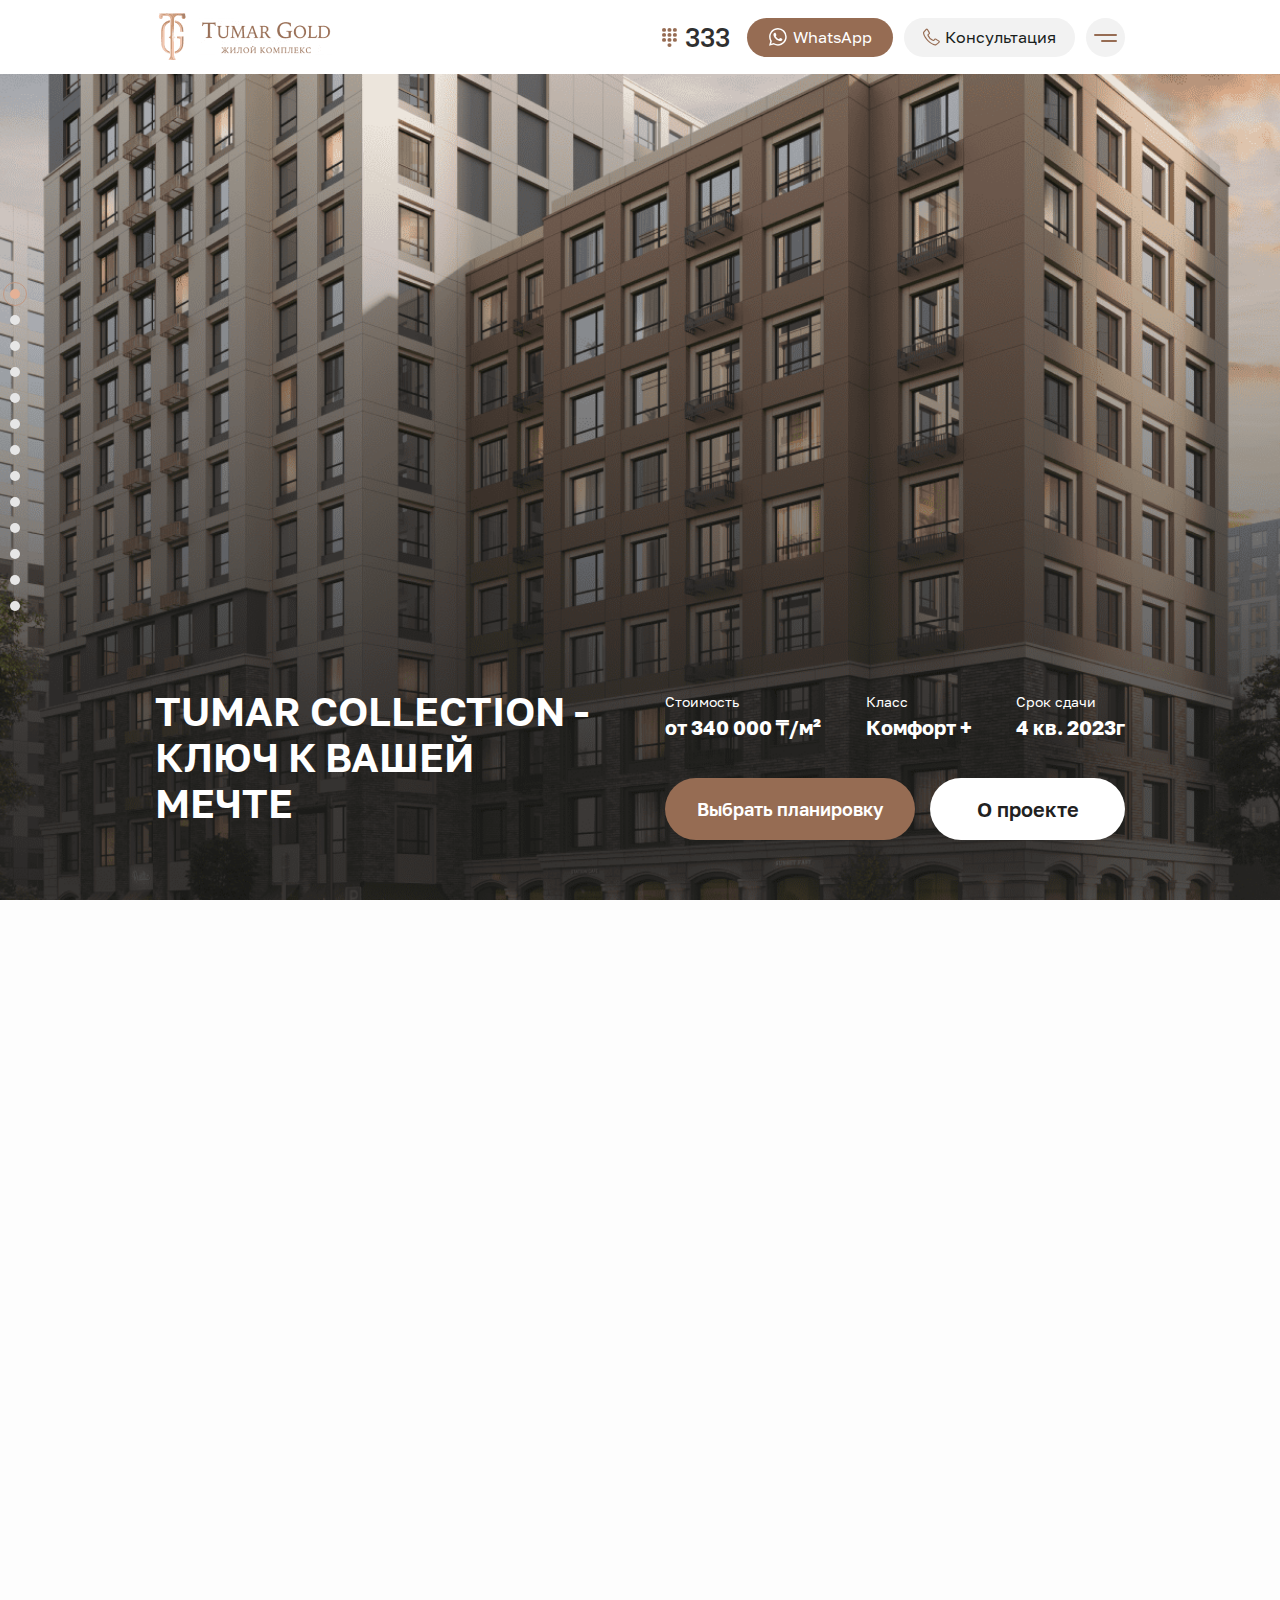
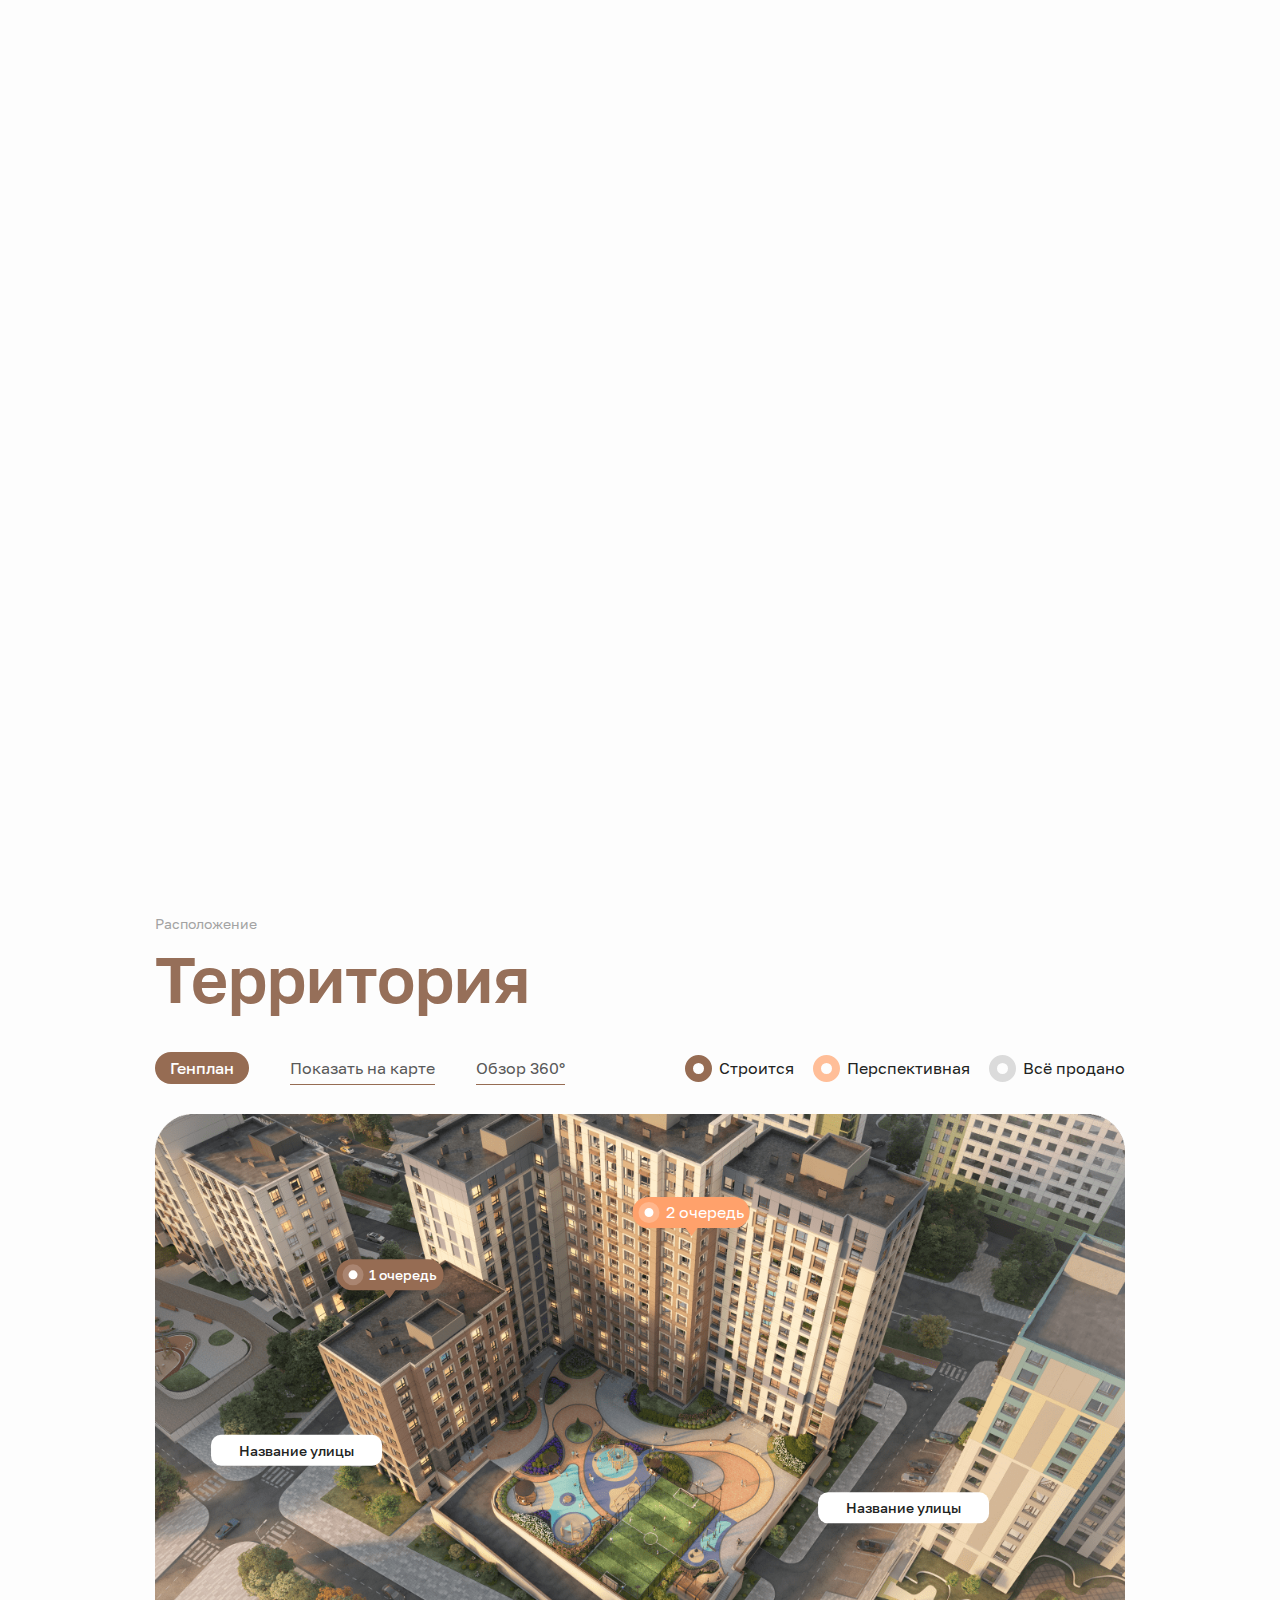
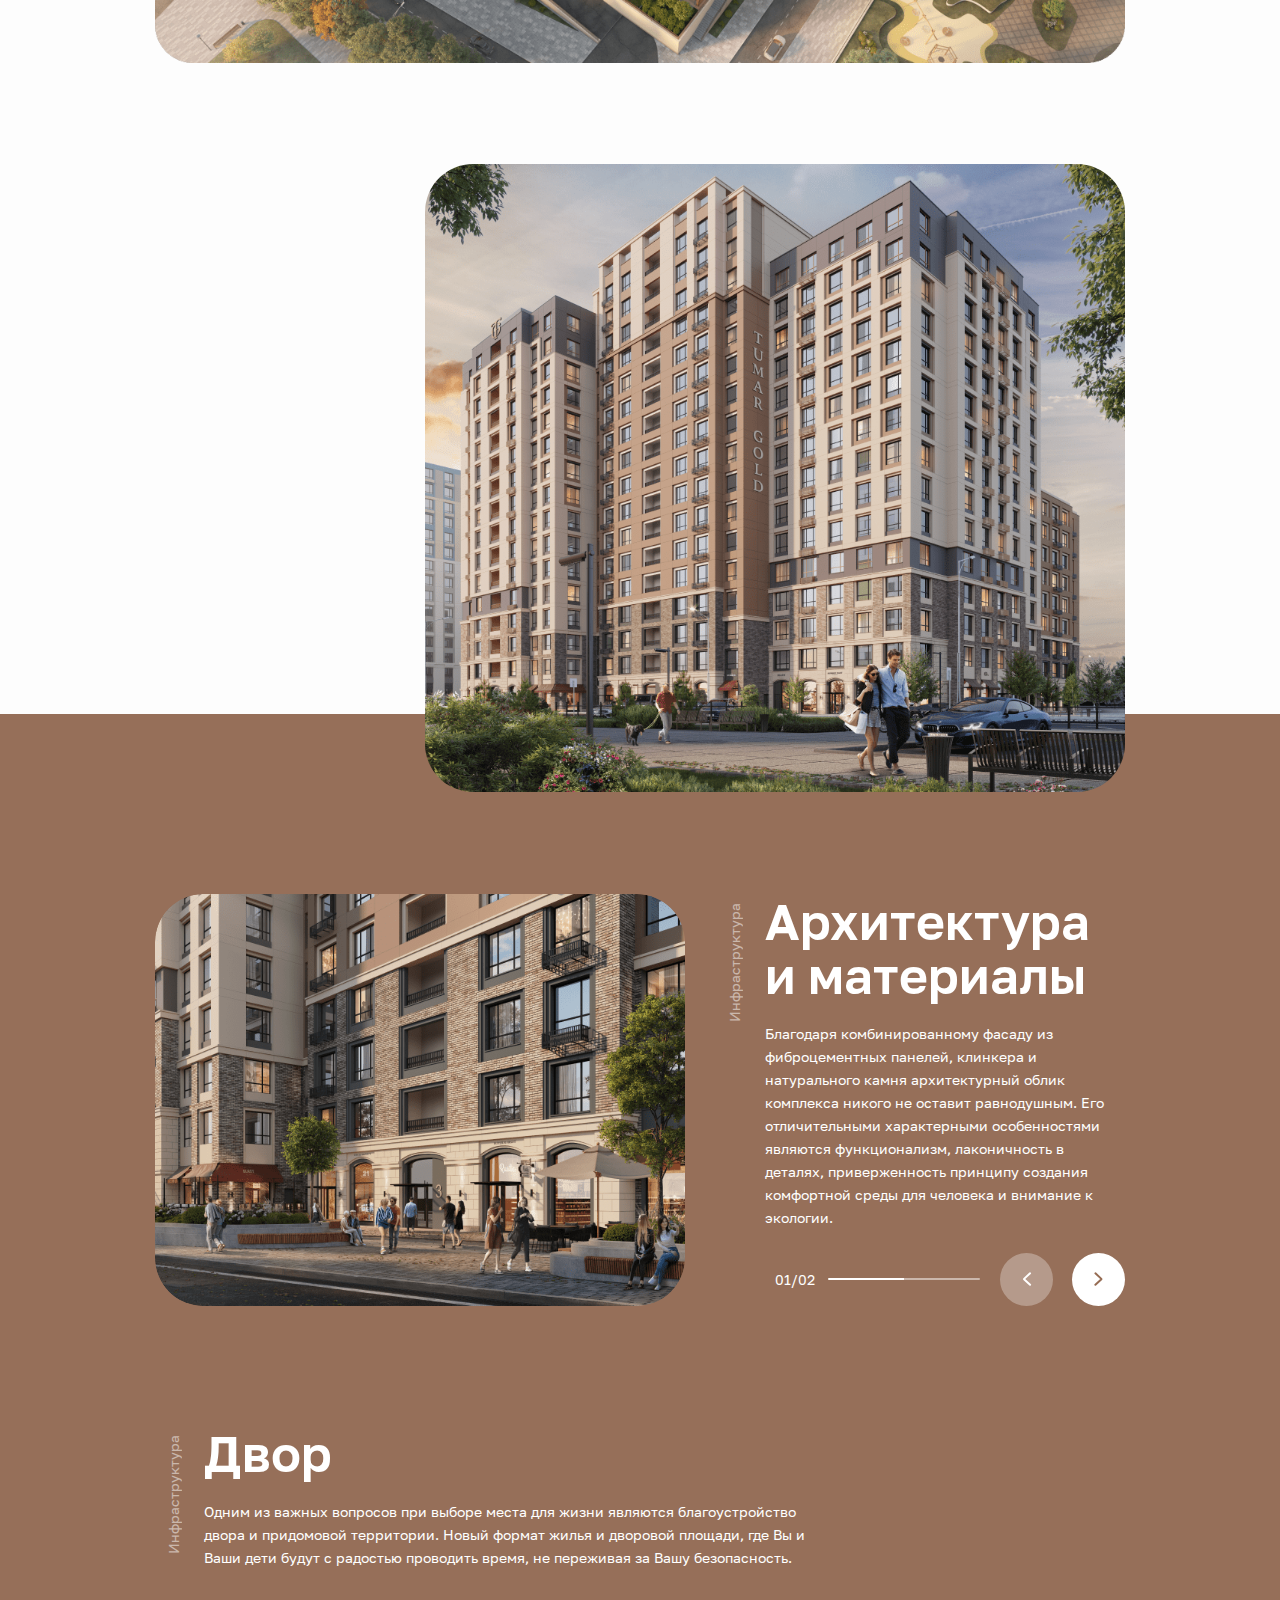
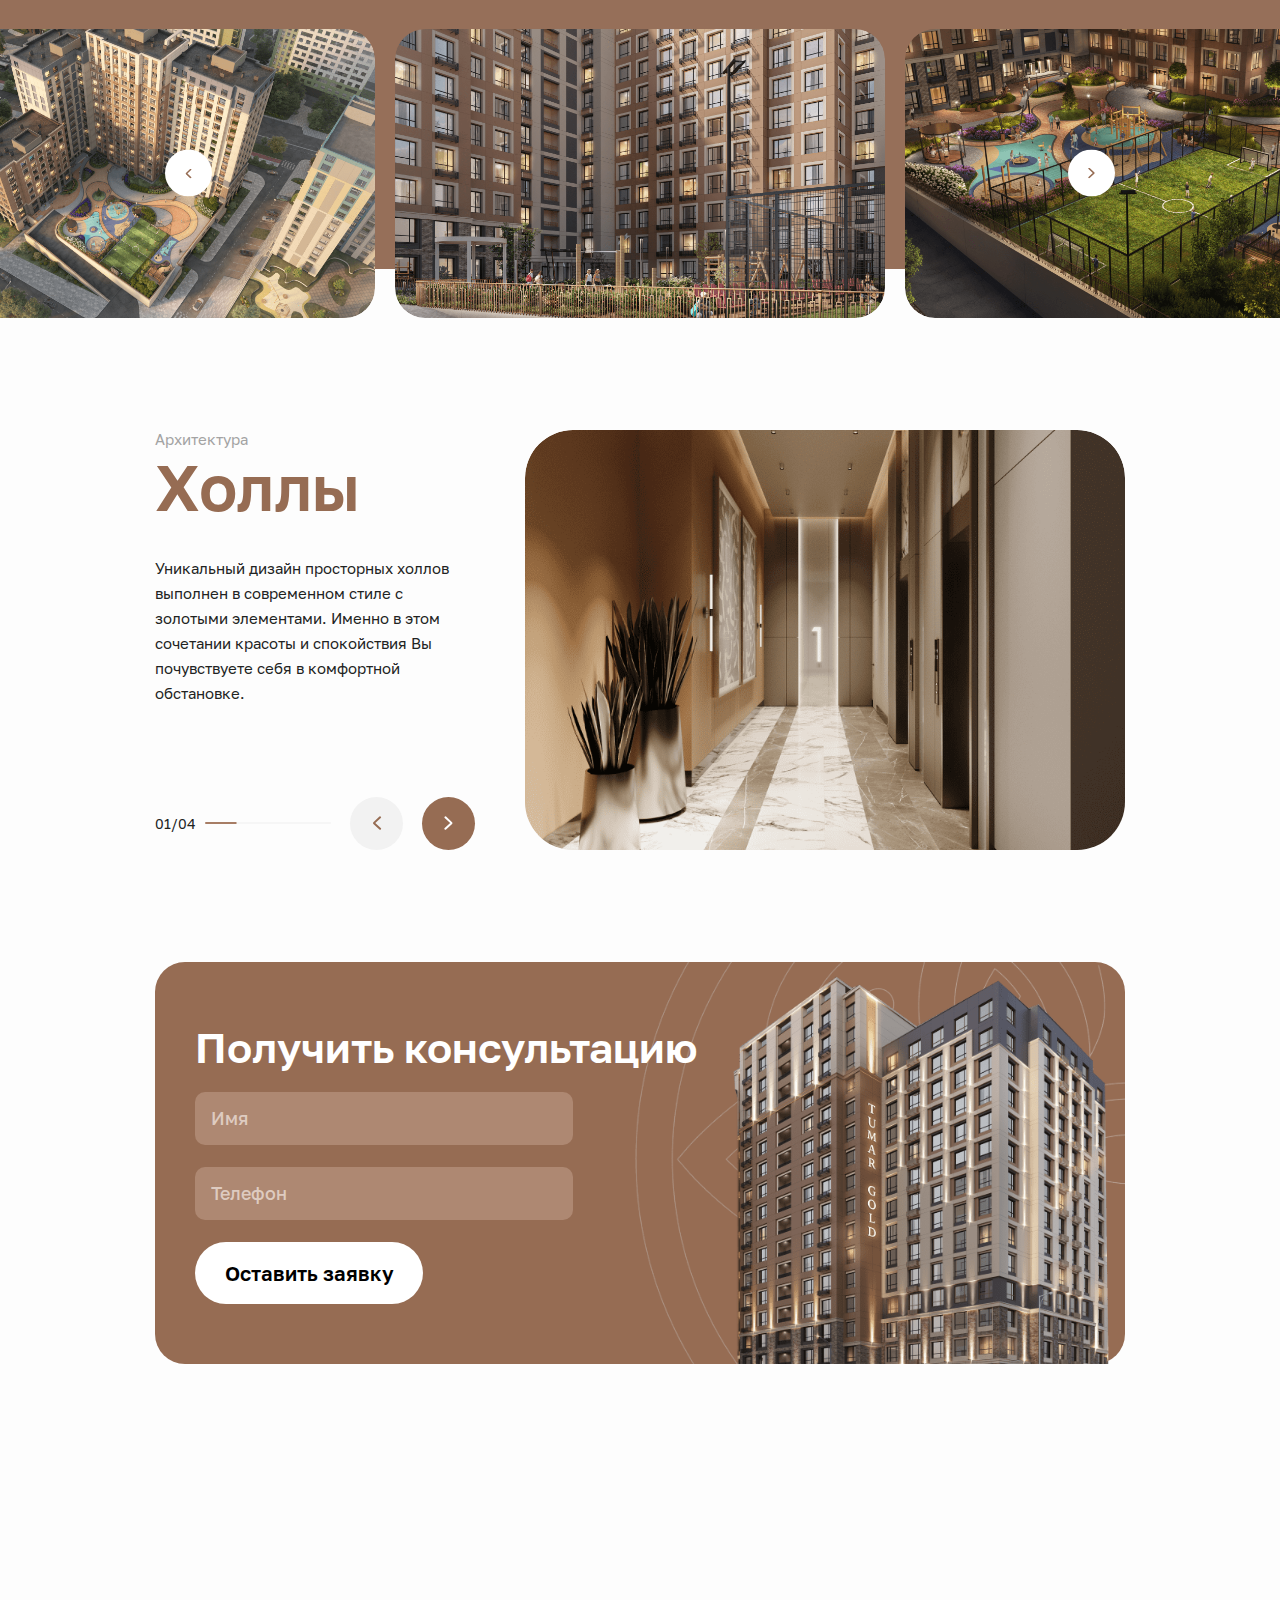
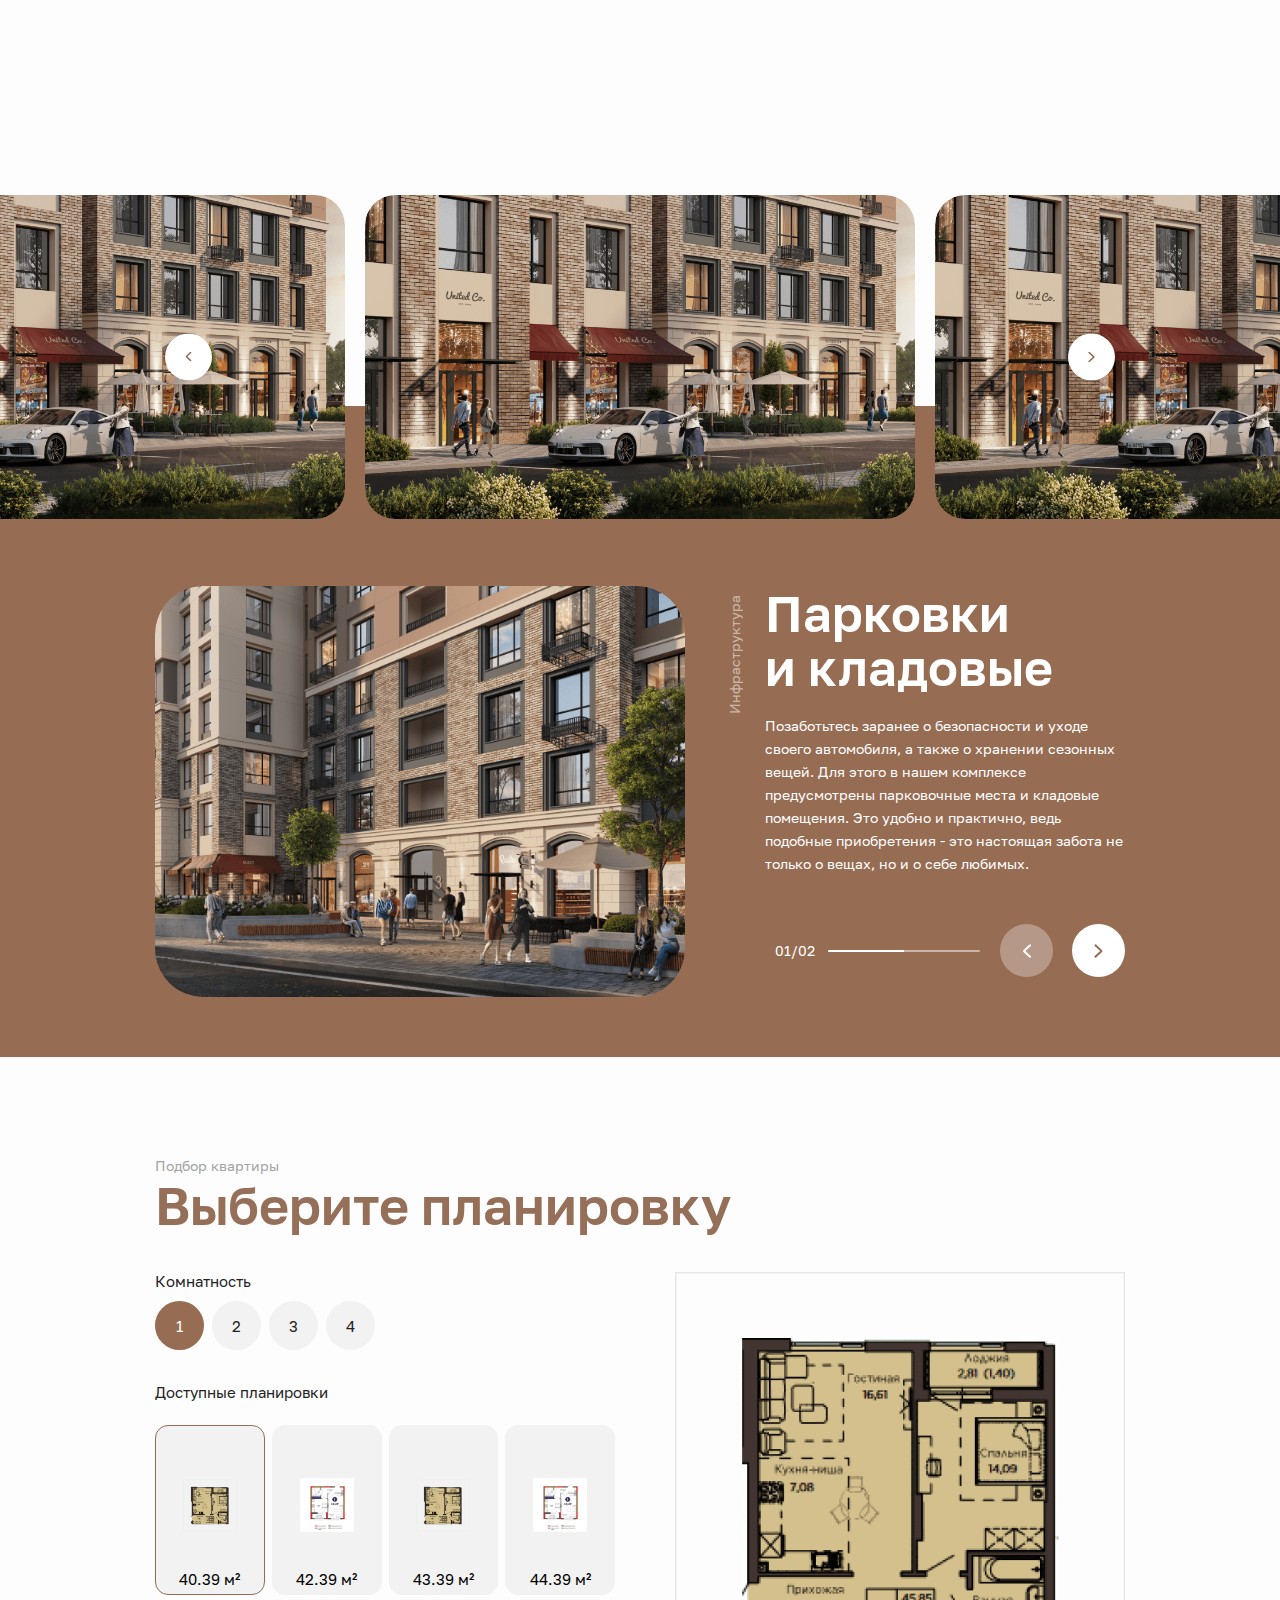
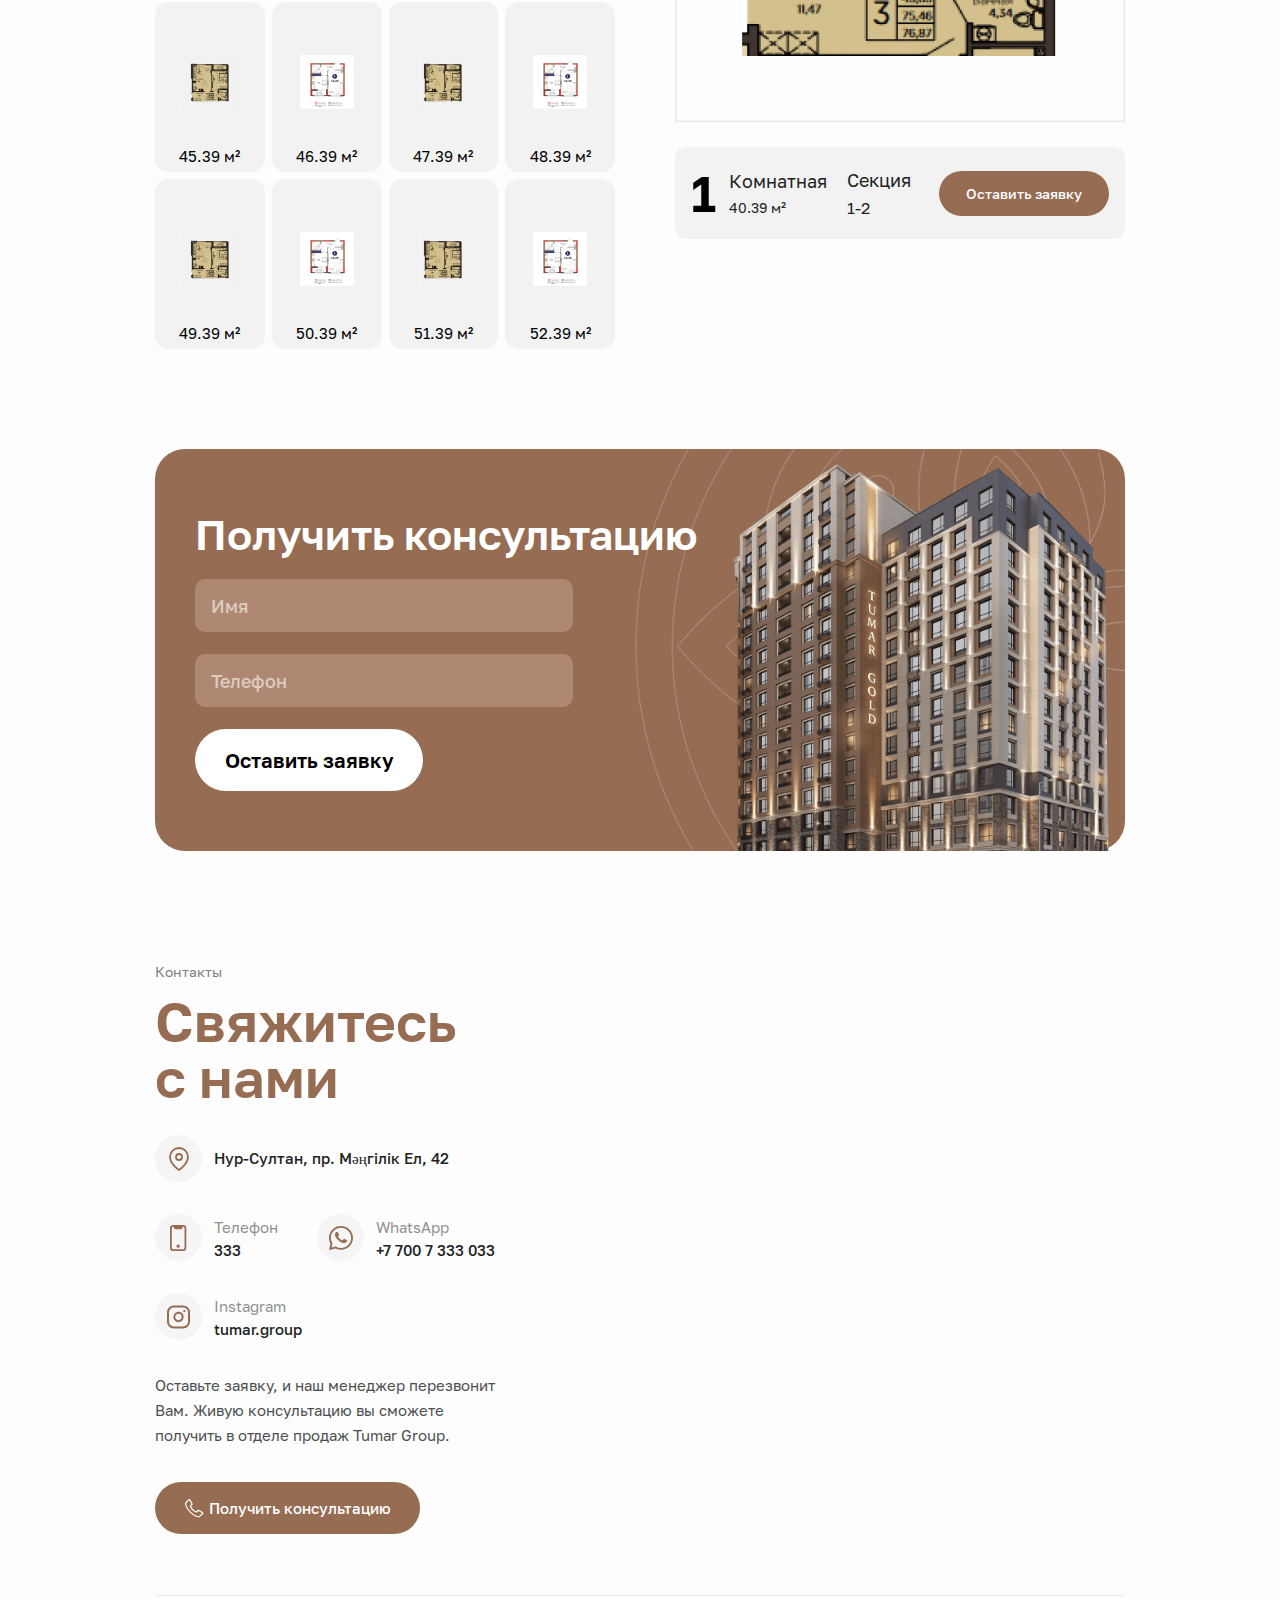
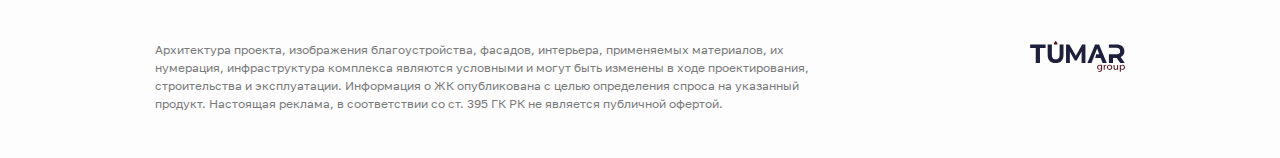
==== index.html @ f9711e6a "first" ====
<!DOCTYPE html>
<html lang="en">
  <head>
    <meta http-equiv="Content-Type" content="text/html; charset=utf-8" />
    <meta name="viewport" content="width=device-width" />
    <meta name="format-detection" content="telephone=no" />
    <title>Tumar Gold</title>
    <link rel="stylesheet" href="./libs/slick/slick.css" />
    <link rel="shortcut icon" href="images/favicon.png" type="image/x-icon">
    <link rel="stylesheet" href="./libs/fancybox/jquery.fancybox.min.css">
    <link rel="stylesheet" href="css/style.css" />
  </head>
  <body>
    <div class="wrapper">
      <header class="header">
        <div class="container">
          <div class="header__items">
            <a href="#" class="header__logo">
              <img src="images/logo.png" alt="" />
            </a>
            <div class="header__item">
              <a href="tel:333" class="header__number desk"><img src="images/header-tel.svg" alt="" /> 333</a>
              <a href="#" class="header__whatsapp desk"><img src="images/header-whatsapp.svg" alt="" />WhatsApp</a>
              <a href="#modal" data-fancybox="" class="header__btn desk"><img src="images/header-call.svg" alt="" />Консультация</a>
              <div class="header__burger">
                <a href="#"><span></span></a>
              </div>
            </div>
          </div>
        </div>
      </header>

      <section class="drop-menu">
        <div class="container">
          <div class="drop-menu__items">
            <div class="drop-menu__item">
              <div class="drop-menu__head">МЕНЮ</div>
              <ul class="drop-menu__list">
                <li><a href="#showcase">Главная</a></li>
                <li><a href="#arhitector">Инфраструктура</a></li>
                <li><a href="#about">О проекте</a></li>
                <li><a href="#appart">Выбрать квартиру</a></li>
                <li><a href="#comerc">Застройщик</a></li>
                <li><a href="#contacts">Контакты</a></li>
              </ul>
            </div>
            <div class="drop-menu__end">
              <div class="drop-menu__mobile">
                <div class="drop-menu__btns">
                  <a href="#" class="header__whatsapp mobile"
                    ><img src="images/header-whatsapp.svg" alt="" />WhatsApp</a
                  >
                  <a href="#modal" data-fancybox="" class="header__btn mobile"><img src="images/header-call.svg" alt="" />Консультация</a>
                </div>
              </div>
              <ul class="drop-menu__social">
                <li>
                  <a href="#">
                    <svg width="26" height="22" viewBox="0 0 26 22" fill="none" xmlns="http://www.w3.org/2000/svg">
                      <path
                        d="M9.91247 14.543L9.49459 20.4207C10.0925 20.4207 10.3514 20.1639 10.6619 19.8555L13.465 17.1766L19.2732 21.4301C20.3384 22.0238 21.0889 21.7112 21.3763 20.4502L25.1888 2.58554L25.1898 2.58448C25.5277 1.0098 24.6204 0.394034 23.5825 0.780337L1.17278 9.36004C-0.356642 9.9537 -0.333485 10.8063 0.912787 11.1926L6.64206 12.9747L19.95 4.64757C20.5763 4.23285 21.1458 4.46231 20.6774 4.87704L9.91247 14.543Z"
                        fill="#BBBBBB"
                      />
                    </svg>
                  </a>
                </li>
                <li>
                  <a href="#">
                    <svg width="30" height="18" viewBox="0 0 30 18" fill="none" xmlns="http://www.w3.org/2000/svg">
                      <path
                        d="M24.3543 9.94029C23.8826 9.34462 24.0175 9.07961 24.3543 8.54715C24.3603 8.54107 28.2541 3.16059 28.6552 1.3359L28.6577 1.33468C28.857 0.669723 28.6577 0.18103 27.6937 0.18103H24.5038C23.6917 0.18103 23.3173 0.60043 23.1167 1.06967C23.1167 1.06967 21.4926 4.95733 19.195 7.47738C18.4535 8.20555 18.1107 8.43896 17.7058 8.43896C17.5065 8.43896 17.1965 8.20555 17.1965 7.54059V1.33468C17.1965 0.537216 16.9692 0.18103 16.2969 0.18103H11.2811C10.7718 0.18103 10.4691 0.55302 10.4691 0.899481C10.4691 1.65562 11.6179 1.82946 11.737 3.95685V8.57268C11.737 9.5841 11.5534 9.7701 11.1462 9.7701C10.0618 9.7701 7.42994 5.86664 5.87025 1.39911C5.5554 0.532354 5.24784 0.182246 4.42971 0.182246H1.23862C0.328095 0.182246 0.144531 0.601646 0.144531 1.07089C0.144531 1.89996 1.22889 6.02224 5.18706 11.4684C7.82502 15.1858 11.5401 17.2002 14.9196 17.2002C16.9509 17.2002 17.1989 16.7528 17.1989 15.9833C17.1989 12.4312 17.0154 12.0956 18.0329 12.0956C18.5045 12.0956 19.3166 12.329 21.213 14.1221C23.3805 16.2483 23.7367 17.2002 24.9499 17.2002H28.1398C29.0491 17.2002 29.5098 16.7528 29.2448 15.8702C28.6382 14.0139 24.539 10.1956 24.3543 9.94029Z"
                        fill="#BBBBBB"
                      />
                    </svg>
                  </a>
                </li>
                <li>
                  <a href="#">
                    <svg width="15" height="25" viewBox="0 0 15 25" fill="none" xmlns="http://www.w3.org/2000/svg">
                      <path
                        d="M0.221008 13.8055C-0.392079 15.0186 0.30402 15.5985 1.89225 16.5892C3.24244 17.4289 5.1077 17.736 6.30587 17.8588C5.8148 18.334 8.06513 16.1553 1.5842 22.4306C0.210006 23.7565 2.42232 25.8839 3.79552 24.5861L7.51305 20.9768C8.93625 22.3551 10.3004 23.676 11.2306 24.5912C12.6048 25.8939 14.8161 23.7847 13.4569 22.4356C13.3549 22.338 8.41918 17.5718 8.72022 17.8638C9.93339 17.741 11.7707 17.4158 13.1048 16.5943L13.1038 16.5933C14.6921 15.5975 15.3882 15.0186 14.7841 13.8055C14.419 13.1168 13.4349 12.5409 12.1247 13.5366C12.1247 13.5366 10.3555 14.9008 7.50205 14.9008C4.64764 14.9008 2.87939 13.5366 2.87939 13.5366C1.5702 12.5359 0.582059 13.1168 0.221008 13.8055Z"
                        fill="#BBBBBB"
                      />
                      <path
                        d="M7.00055 13C10.8537 13 14 10.0899 14 6.50749C14 2.91006 10.8537 0 7.00055 0C3.14632 0 0 2.91006 0 6.50749C0 10.0899 3.14632 13 7.00055 13ZM7.00055 3.29657C8.89388 3.29657 10.4382 4.73233 10.4382 6.50749C10.4382 8.26767 8.89388 9.70343 7.00055 9.70343C5.10722 9.70343 3.56287 8.26767 3.56287 6.50749C3.56176 4.73126 5.10612 3.29657 7.00055 3.29657Z"
                        fill="#BBBBBB"
                      />
                    </svg>
                  </a>
                </li>
                <li>
                  <a href="#">
                    <svg width="25" height="25" viewBox="0 0 25 25" fill="none" xmlns="http://www.w3.org/2000/svg">
                      <path
                        d="M12.9059 0.237671H12.8999C6.22976 0.237671 0.805664 5.66328 0.805664 12.3349C0.805664 14.9812 1.65852 17.4339 3.10867 19.4254L1.60106 23.9195L6.25093 22.4331C8.1638 23.7002 10.4456 24.4321 12.9059 24.4321C19.576 24.4321 25.0001 19.005 25.0001 12.3349C25.0001 5.66479 19.576 0.237671 12.9059 0.237671Z"
                        fill="#BBBBBB"
                      />
                      <path
                        d="M19.9451 17.3205C19.6532 18.1446 18.4949 18.8281 17.571 19.0277C16.9389 19.1623 16.1133 19.2697 13.334 18.1174C9.77889 16.6446 7.48949 13.032 7.31106 12.7976C7.14018 12.5633 5.87451 10.8848 5.87451 9.14881C5.87451 7.41286 6.7561 6.56757 7.11145 6.20465C7.4033 5.90675 7.88567 5.77066 8.34839 5.77066C8.4981 5.77066 8.63268 5.77822 8.75365 5.78427C9.10901 5.79939 9.28744 5.82056 9.52182 6.38157C9.81367 7.08472 10.5244 8.82067 10.6091 8.99911C10.6953 9.17754 10.7814 9.41949 10.6605 9.65387C10.5471 9.89581 10.4473 10.0032 10.2688 10.2088C10.0904 10.4145 9.92103 10.5717 9.7426 10.7925C9.57929 10.9846 9.3948 11.1902 9.60046 11.5456C9.80611 11.8934 10.5168 13.0532 11.5632 13.9847C12.9136 15.1868 14.0084 15.5709 14.4 15.7342C14.6919 15.8552 15.0397 15.8265 15.2529 15.5997C15.5236 15.3078 15.8577 14.8239 16.198 14.3476C16.4399 14.0058 16.7454 13.9635 17.066 14.0845C17.3926 14.1979 19.121 15.0523 19.4763 15.2292C19.8317 15.4076 20.0661 15.4923 20.1523 15.642C20.2369 15.7917 20.2369 16.4949 19.9451 17.3205Z"
                        fill="#FAFAFA"
                      />
                    </svg>
                  </a>
                </li>
              </ul>
              <a href="tel:333" class="header__number mobile"><img src="images/header-tel.svg" alt="" /> 333</a>
              <div class="drop-menu__end-text">Tumar Group © 2022 / <a href="#">Политика конфиденциальности</a></div>
            </div>
          </div>
        </div>
      </section>

      <div class="navigation">
        <ul>
          <li><a href="#showcase" class="active"></a></li>
          <li><a href="#about"></a></li>
          <li><a href="#icons"></a></li>
          <li><a href="#tumar"></a></li>
          <li><a href="#object"></a></li>
          <li><a href="#material"></a></li>
          <li><a href="#arhitector"></a></li>
          <li><a href="#dvor"></a></li>
          <li><a href="#holl"></a></li>
          <li><a href="#comerc"></a></li>
          <li><a href="#park"></a></li>
          <li><a href="#appart"></a></li>
          <li><a href="#contacts"></a></li>
        </ul>
      </div>

      <section class="showcase" id="showcase">
        <div class="container">
          <div class="showcase__items element-animation">
            <h1 class="showcase__title">TUMAR COLLECTION - КЛЮЧ К ВАШЕЙ МЕЧТЕ</h1>
            <div class="showcase__item">
              <div class="showcase__blocks">
                <div class="showcase__block">
                  <div class="showcase__block-head">Стоимость</div>
                  <div class="showcase__block-text">от 340 000 ₸/м²</div>
                </div>
                <div class="showcase__block">
                  <div class="showcase__block-head">Класс</div>
                  <div class="showcase__block-text">Комфорт +</div>
                </div>
                <div class="showcase__block">
                  <div class="showcase__block-head">Срок сдачи</div>
                  <div class="showcase__block-text">4 кв. 2023г</div>
                </div>
              </div>
              <div class="showcase__btns">
                <a href="#appart" class="showcase__btn showcase__btn-appart">Выбрать планировку</a>
                <a href="#about" class="showcase__btn showcase__btn-next">О проекте</a>
              </div>
            </div>
          </div>
        </div>
      </section>

      <section class="about" id="about">
        <div class="container">
          <div class="about__items">
            <div class="about__item">
              <div class="about__head element-animation">ЖК Tumar Gold</div>
              <div class="about__header element-animation">
                <div class="about__title">О проекте</div>
                <div class="about__subtitle">О проекте</div>
              </div>
              <div class="about__info element-animation">
                Жилой комплекс, открывающий серию новых современных домов Tumar Collection по ул. Шарля де Голля.
              </div>
              <div class="about__text element-animation">
                ЖК Tumar Gold обладает продуманными планировочными решениями, в которых предусмотрено множество
                преимуществ и удобств: мастер-спальни, гардеробные, прачечные. Сделайте мечту реальностью - становитесь
                обладателями комфортных и уютных квартир в Tumar Gold
              </div>
              <div class="about__file element-animation">
                <a href="images/download.svg" download="images/download.svg" class="about__download">
                  <img src="images/download.svg" alt="" />
                </a>
                <div class="about__file-block">
                  <a href="images/download.svg" download="images/download.svg" class="about__file-name">
                    Скачать электронный буклет
                  </a>
                  <div class="about__file-mb">Формат PDF, 13 mb</div>
                </div>
              </div>
            </div>
            <div class="about__slider element-animation">
              <div class="about__slide">
                <img src="images/about-1.png" alt="" />
              </div>
              <div class="about__slide">
                <img src="images/arhitector.png" alt="" />
              </div>
              <div class="about__slide">
                <img src="images/about-1.png" alt="" />
              </div>
              <div class="about__slide">
                <img src="images/arhitector.png" alt="" />
              </div>
            </div>
          </div>
        </div>
      </section>

      <section class="icons" id="icons">
        <div class="container">
          <div class="icons__header element-animation">
            <div class="icons__header-item">
              <div class="icons__header-image">
                <img src="images/icons-1.svg" alt="" />
              </div>
              <div class="icons__header-block">
                <div class="icons__header-title">Идеальное расположение</div>
                <div class="icons__header-text">
                  ЖК расположен близ пересечения проспекта Тәуелсіздік и улицы Шарля де Голля, в элитном районе столицы
                </div>
              </div>
            </div>
            <a href="#object" class="icons__header-map"><img src="images/icons-2.svg" alt="" />Смотреть на карте</a>
          </div>
          <div class="icons__items">
            <div class="icons__item element-animation">
              <div class="icons__image">
                <img src="images/gif-1.png" alt="" />
                <img src="images/gif-1.gif" alt="" />
              </div>
              <div class="icons__block">
                <div class="icons__head">Стоимость</div>
                <div class="icons__text">от 340 000 ₸/м²</div>
              </div>
            </div>
            <div class="icons__item element-animation">
              <div class="icons__image">
                <img src="images/gif-2.png" alt="" />
                <img src="images/gif-2.gif" alt="" />
              </div>
              <div class="icons__block">
                <div class="icons__head">Класс</div>
                <div class="icons__text">Комфорт +</div>
              </div>
            </div>
            <div class="icons__item element-animation">
              <div class="icons__image">
                <img src="images/gif-3.png" alt="" />
                <img src="images/gif-3.gif" alt="" />
              </div>
              <div class="icons__block">
                <div class="icons__head">Срок строительства</div>
                <div class="icons__text">3 кв. 2022г - 4 кв. 2023г</div>
              </div>
            </div>
            <div class="icons__item element-animation">
              <div class="icons__image">
                <img src="images/gif-4.png" alt="" />
                <img src="images/gif-4.gif" alt="" />
              </div>
              <div class="icons__block">
                <div class="icons__head">Этажность</div>
                <div class="icons__text">9, 15, 16, 17</div>
              </div>
            </div>
            <div class="icons__item element-animation">
              <div class="icons__image">
                <img src="images/gif-5.png" alt="" />
                <img src="images/gif-5.gif" alt="" />
              </div>
              <div class="icons__block">
                <div class="icons__head">Площадь квартир</div>
                <div class="icons__text">от 40 до 121 м²</div>
              </div>
            </div>
            <div class="icons__item element-animation">
              <div class="icons__image">
                <img src="images/gif-6.png" alt="" />
                <img src="images/gif-6.gif" alt="" />
              </div>
              <div class="icons__block">
                <div class="icons__head">Высота потолков</div>
                <div class="icons__text">3 метра</div>
              </div>
            </div>
            <div class="icons__item element-animation">
              <div class="icons__image">
                <img src="images/gif-7.png" alt="" />
                <img src="images/gif-7.gif" alt="" />
              </div>
              <div class="icons__block">
                <div class="icons__head">Межквартирные стены</div>
                <div class="icons__text">Кирпич</div>
              </div>
            </div>
            <div class="icons__item element-animation">
              <div class="icons__image">
                <img src="images/gif-8.png" alt="" />
                <img src="images/gif-8.gif" alt="" />
              </div>
              <div class="icons__block">
                <div class="icons__head">Паркинг</div>
                <div class="icons__text">Наземный крытый</div>
              </div>
            </div>
            <div class="icons__item element-animation">
              <div class="icons__image">
                <img src="images/gif-9.png" alt="" />
                <img src="images/gif-9.gif" alt="" />
              </div>
              <div class="icons__block">
                <div class="icons__head">Гардеробные</div>
                <div class="icons__text">Есть</div>
              </div>
            </div>
            <div class="icons__item element-animation">
              <div class="icons__image">
                <img src="images/gif-10.png" alt="" />
                <img src="images/gif-10.gif" alt="" />
              </div>
              <div class="icons__block">
                <div class="icons__head">Двор</div>
                <div class="icons__text">Закрытый</div>
              </div>
            </div>
            <div class="icons__item element-animation">
              <div class="icons__image">
                <img src="images/gif-11.png" alt="" />
                <img src="images/gif-11.gif" alt="" />
              </div>
              <div class="icons__block">
                <div class="icons__head">Кладовые</div>
                <div class="icons__text">Есть</div>
              </div>
            </div>
            <div class="icons__item element-animation">
              <div class="icons__image">
                <img src="images/gif-12.png" alt="" />
                <img src="images/gif-12.gif" alt="" />
              </div>
              <div class="icons__block">
                <div class="icons__head">Зоны пикника</div>
                <div class="icons__text">Есть</div>
              </div>
            </div>
          </div>
        </div>
      </section>

      <section class="tumar" id="tumar">
        <div class="container">
          <div class="tumar__items">
            <div class="tumar__item element-animation">
              <div class="tumar__head">О застройщике</div>
              <div class="tumar__title">Cтроим семейные ценности вместе</div>
              <div class="tumar__text">
                <p>
                  Мы ставим перед собой амбициозные цели, разрабатываем уникальные проекты, которые наполнятся уютом
                  домашнего очага и станут украшением любимого города
                </p>
                <p>
                  Tumar Group - строительная компания, занимающаяся возведением и реализацией жилых комплексов в г.
                  Нур-Султан с 2004 года. Мы гордимся высоким качеством строительства, надежностью наших объектов и
                  профессионализмом нашего коллектива. В наших домах уже живут счастливые семьи, обретают первых друзей
                  маленькие дети и расцветает культура добрососедства.
                </p>
              </div>
            </div>
            <div class="tumar__right element-animation">
              <div class="tumar__logo">
                <img src="images/tumar.svg" alt="" />
              </div>
              <div class="tumar__blocks">
                <div class="tumar__block">
                  <div class="tumar__number">75 000</div>
                  <div class="tumar__info">квадратных метров жилой недвижимости</div>
                </div>
                <div class="tumar__block">
                  <div class="tumar__number">18</div>
                  <div class="tumar__info">лет в сфере строительства</div>
                </div>
                <div class="tumar__block">
                  <div class="tumar__number">12</div>
                  <div class="tumar__info">реализованных, действующих и перспективных ЖК</div>
                </div>
              </div>
            </div>
          </div>
        </div>
      </section>

      <section class="object" id="object">
        <div class="container">
          <div class="object__head">Расположение</div>
          <div class="object__title">Территория</div>
          <div class="object__header">
            <div class="object__tabs">
              <div id="object-plan" class="object__tab object__tab-first active" data-tabs-type>Генплан</div>
              <div class="object__tab" data-tabs-type>Показать на карте</div>
              <div class="object__tab" data-tabs-type>Обзор 360°</div>
            </div>
            <div class="object__stat">
              <div class="object__stat-item">Строится</div>
              <div class="object__stat-item">Перспективная</div>
              <div class="object__stat-item">Всё продано</div>
            </div>
          </div>
          <div class="object__content" data-tabs-typecontent>
            <div class="object__plan">
              <div class="object__plan-image">
                <img src="images/terrotory.png" alt="" />
              </div>
              <div class="object__plan-first"><span>1 очередь</span></div>
              <div class="object__plan-second"><span>2 очередь</span></div>
              <div class="object__plan-third">Название улицы</div>
              <div class="object__plan-foure">Название улицы</div>
            </div>
          </div>
        </div>
        <div class="object__content" style="display: none" data-tabs-typecontent>
          <div id="map" class="map"></div>
        </div>
        <div class="object__content" style="display: none" data-tabs-typecontent>
          <iframe
            class="iframe-obzor"
            src="https://nur-sultan3d.kz/3d/tamerlan/#pano546495/-12.2/31.5/78.9"
            width="100%"
            height="100%"
          >
            Ваш браузер не поддерживает плавающие фреймы!
          </iframe>
        </div>
      </section>

      <section class="material" id="material">
        <div class="container">
          <div class="material__content">
            <div class="material__header element-animation">
              <div class="material__head">Архитектура</div>
              <div class="material__title">Материалы строительства</div>
            </div>
            <div class="material__item">
              <div class="material__image">
                <img src="images/material.png" alt="" />
              </div>
              <div class="material__blocks">
                <div class="material__block material__block-first element-animation">
                  <div class="material__block-header">
                    <div class="material__block-head">Фасад</div>
                    <div class="material__plus">
                      <img src="images/plus.svg" alt="" />
                    </div>
                  </div>
                  <div class="material__block-body">клинкерная плитка</div>
                </div>
                <div class="material__block material__block-second element-animation">
                  <div class="material__block-header">
                    <div class="material__block-head">Стены</div>
                    <div class="material__plus">
                      <img src="images/plus.svg" alt="" />
                    </div>
                  </div>
                  <div class="material__block-body">межквартирные -керамический кирпич 250мм</div>
                </div>
                <div class="material__block material__block-third element-animation">
                  <div class="material__block-header">
                    <div class="material__block-head">Каркас</div>
                    <div class="material__plus">
                      <img src="images/plus.svg" alt="" />
                    </div>
                  </div>
                  <div class="material__block-body">монолитный железобетон</div>
                </div>
                <div class="material__block material__block-foure element-animation">
                  <div class="material__block-header">
                    <div class="material__block-head">Фасад</div>
                    <div class="material__plus">
                      <img src="images/plus.svg" alt="" />
                    </div>
                  </div>
                  <div class="material__block-body">фиброцементные панели</div>
                </div>
                <div class="material__block material__block-five element-animation">
                  <div class="material__block-header">
                    <div class="material__block-head">Окна</div>
                    <div class="material__plus">
                      <img src="images/plus.svg" alt="" />
                    </div>
                  </div>
                  <div class="material__block-body">
                    пятикамерные, с тройным остеклением, сложным механизмом открывания
                  </div>
                </div>
                <div class="material__block material__block-six element-animation">
                  <div class="material__block-header">
                    <div class="material__block-head">Стены</div>
                    <div class="material__plus">
                      <img src="images/plus.svg" alt="" />
                    </div>
                  </div>
                  <div class="material__block-body">межквартирные -керамический кирпич 250мм</div>
                </div>
                <div class="material__block material__block-seven element-animation">
                  <div class="material__block-header">
                    <div class="material__block-head">Корзины</div>
                    <div class="material__plus">
                      <img src="images/plus.svg" alt="" />
                    </div>
                  </div>
                  <div class="material__block-body">для кондиционеров</div>
                </div>
              </div>
            </div>
          </div>
        </div>
      </section>

      <div class="arhitector-content" id="arhitector">
        <section class="arhitector">
          <div class="container">
            <div class="arhitector__title mobile">Архитектура и материалы</div>
            <div class="arhitector__items" data-slider-auto>
              <div class="arhitector__slider">
                <div class="slider" data-slider-main>
                  <div class="slider__item">
                    <img src="images/arhitector.png" alt="" />
                  </div>
                  <div class="slider__item">
                    <img src="images/about-1.png" alt="" />
                  </div>
                </div>
              </div>
              <div class="arhitector__item">
                <div class="arhitector__block">
                  <div class="arhitector__head">Инфраструктура</div>
                  <div class="arhitector__title desk">Архитектура и материалы</div>
                  <div class="arhitector__info">
                    Благодаря комбинированному фасаду из фиброцементных панелей, клинкера и натурального камня
                    архитектурный облик комплекса никого не оставит равнодушным. Его отличительными характерными
                    особенностями являются функционализм, лаконичность в деталях, приверженность принципу создания
                    комфортной среды для человека и внимание к экологии.
                  </div>
                </div>
                <div class="arhitector__nav">
                  <div
                    class="progress"
                    role="progressbar"
                    data-slider-progressbar
                    aria-valuemin="0"
                    aria-valuemax="100"
                  ></div>
                  <div class="arhitector__prev" data-slider-prev>
                    <img src="images/about-l-w.svg" alt="" /><img src="images/about-l.svg" alt="" />
                  </div>
                  <div class="arhitector__next" data-slider-next>
                    <img src="images/about-r-w.svg" alt="" /><img src="images/about-r.svg" alt="" />
                  </div>
                </div>
              </div>
            </div>
          </div>
        </section>
        <section class="dvor">
          <div class="container">
            <div class="dvor__content">
              <div class="dvor__head">Инфраструктура</div>
              <div class="dvor__title">Двор</div>
              <div class="dvor__info">
                Одним из важных вопросов при выборе места для жизни являются благоустройство двора и придомовой
                территории. Новый формат жилья и дворовой площади, где Вы и Ваши дети будут с радостью проводить время,
                не переживая за Вашу безопасность.
              </div>
            </div>
          </div>
        </section>
      </div>
      <section class="dvor-slider" id="dvor">
        <div class="dvor-slider__items">
          <div class="dvor-slider__item">
            <img src="images/dvor-1.png" alt="" />
          </div>
          <div class="dvor-slider__item">
            <img src="images/dvor-2.png" alt="" />
          </div>
          <div class="dvor-slider__item">
            <img src="images/dvor-3.png" alt="" />
          </div>
        </div>
      </section>

      <section class="holl" id="holl">
        <div class="container">
          <div class="holl__items" data-slider-auto>
            <div class="holl__item">
              <div class="holl__block">
                <div class="holl__head">Архитектура</div>
                <div class="holl__title">Холлы</div>
                <div class="holl__info">
                  Уникальный дизайн просторных холлов выполнен в современном стиле с золотыми элементами. Именно в этом
                  сочетании красоты и спокойствия Вы почувствуете себя в комфортной обстановке.
                </div>
              </div>
              <div class="holl__nav">
                <div
                  class="progress"
                  role="progressbar"
                  data-slider-progressbar
                  aria-valuemin="0"
                  aria-valuemax="100"
                ></div>
                <div class="holl__prev" data-slider-prev>
                  <img src="images/about-l-w.svg" alt="" /><img src="images/about-l.svg" alt="" />
                </div>
                <div class="holl__next" data-slider-next>
                  <img src="images/about-r-w.svg" alt="" /><img src="images/about-r.svg" alt="" />
                </div>
              </div>
            </div>
            <div class="holl__slider-inner">
              <div class="holl__slider" data-slider-main>
                <div class="holl__slider-item">
                  <img src="images/holl.png" alt="" />
                </div>
                <div class="holl__slider-item">
                  <img src="images/about-1.png" alt="" />
                </div>
                <div class="holl__slider-item">
                  <img src="images/holl.png" alt="" />
                </div>
                <div class="holl__slider-item">
                  <img src="images/holl.png" alt="" />
                </div>
              </div>
            </div>
          </div>
        </div>
      </section>

      <section class="form" id="form">
        <div class="container">
          <div class="form__content">
            <div class="form__image">
              <img src="images/form-image.png" alt="" />
            </div>
            <div class="form__title">Получить консультацию</div>
            <form action="#">
              <input class="form__input" type="text" placeholder="Имя" />
              <input class="form__input" type="tel" placeholder="Телефон" />
              <input class="form__btn" type="submit" value="Оставить заявку" />
            </form>
          </div>
        </div>
      </section>

      <section class="comerc" id="comerc">
        <div class="container">
          <div class="comerc__head element-animation">Инфраструктура</div>
          <div class="comerc__title element-animation">Коммерческие помещения</div>
          <div class="comerc__info element-animation">
            Успех вашего бизнеса зависит от различных составляющих: правильная локация, оптимальный клиентопоток,
            высокие потолки в помещении и свободные планировки. Все это вкупе с приятным фасадом и архитектурой делают
            коммерческие помещения в ЖК Tamerlan весьма привлекательными как для инвесторов, так и для будущих клиентов.
          </div>
        </div>
        <div class="comerc__slider-inner">
          <div class="comerc__slider">
            <div class="comerc__slider-item">
              <img src="images/comerc.png" alt="" />
            </div>
            <div class="comerc__slider-item">
              <img src="images/comerc.png" alt="" />
            </div>
            <div class="comerc__slider-item">
              <img src="images/comerc.png" alt="" />
            </div>
          </div>
        </div>
      </section>

      <section class="park arhitector" id="park">
        <div class="container">
          <div class="arhitector__title mobile">
            Парковки <br />
            и кладовые
          </div>
          <div class="arhitector__items" data-slider-auto>
            <div class="arhitector__slider">
              <div class="slider" data-slider-main>
                <div class="slider__item">
                  <img src="images/arhitector.png" alt="" />
                </div>
                <div class="slider__item">
                  <img src="images/about-1.png" alt="" />
                </div>
              </div>
            </div>
            <div class="arhitector__item">
              <div class="arhitector__block">
                <div class="arhitector__head">Инфраструктура</div>
                <div class="arhitector__title desk">
                  Парковки <br />
                  и кладовые
                </div>
                <div class="arhitector__info">
                  Позаботьтесь заранее о безопасности и уходе своего автомобиля, а также о хранении сезонных вещей. Для
                  этого в нашем комплексе предусмотрены парковочные места и кладовые помещения. Это удобно и практично,
                  ведь подобные приобретения - это настоящая забота не только о вещах, но и о себе любимых.
                </div>
              </div>
              <div class="arhitector__nav">
                <div class="slider__counter"></div>
                <div
                  class="progress"
                  role="progressbar"
                  data-slider-progressbar
                  aria-valuemin="0"
                  aria-valuemax="100"
                ></div>
                <div class="arhitector__prev" data-slider-prev>
                  <img src="images/about-l-w.svg" alt="" /><img src="images/about-l.svg" alt="" />
                </div>
                <div class="arhitector__next" data-slider-next>
                  <img src="images/about-r-w.svg" alt="" /><img src="images/about-r.svg" alt="" />
                </div>
              </div>
            </div>
          </div>
        </div>
      </section>

      <section class="appart" id="appart">
        <div class="container">
          <div class="appart__head">Подбор квартиры</div>
          <div class="appart__title">Выберите планировку</div>
          <div class="appart__items">
            <div class="appart__item">
              <div class="appart__item-head">Комнатность</div>
              <div class="appart__tabs">
                <div class="appart__tab active" data-tabs-number>1</div>
                <div class="appart__tab" data-tabs-number>2</div>
                <div class="appart__tab" data-tabs-number>3</div>
                <div class="appart__tab" data-tabs-number>4</div>
              </div>
              <div class="appart__item-plan">Доступные планировки</div>
              <div class="appart__contents">
                <div class="appart__content" data-tabs-plancontent>
                  <div class="appart__blocks">
                    <div class="appart__block active" data-info-current="1-2">
                      <div class="appart__block-image">
                        <img src="images/appart.png" alt="" />
                      </div>
                      <div class="appart__block-size">40.39 м²</div>
                    </div>
                    <div class="appart__block" data-info-current="1-3">
                      <div class="appart__block-image">
                        <img src="images/appart2.png" alt="" />
                      </div>
                      <div class="appart__block-size">42.39 м²</div>
                    </div>
                    <div class="appart__block" data-info-current="2-2">
                      <div class="appart__block-image">
                        <img src="images/appart.png" alt="" />
                      </div>
                      <div class="appart__block-size">43.39 м²</div>
                    </div>
                    <div class="appart__block" data-info-current="3-4">
                      <div class="appart__block-image">
                        <img src="images/appart2.png" alt="" />
                      </div>
                      <div class="appart__block-size">44.39 м²</div>
                    </div>
                    <div class="appart__block" data-info-current="2-5">
                      <div class="appart__block-image">
                        <img src="images/appart.png" alt="" />
                      </div>
                      <div class="appart__block-size">45.39 м²</div>
                    </div>
                    <div class="appart__block" data-info-current="3-6">
                      <div class="appart__block-image">
                        <img src="images/appart2.png" alt="" />
                      </div>
                      <div class="appart__block-size">46.39 м²</div>
                    </div>
                    <div class="appart__block" data-info-current="1-2">
                      <div class="appart__block-image">
                        <img src="images/appart.png" alt="" />
                      </div>
                      <div class="appart__block-size">47.39 м²</div>
                    </div>
                    <div class="appart__block" data-info-current="2-2">
                      <div class="appart__block-image">
                        <img src="images/appart2.png" alt="" />
                      </div>
                      <div class="appart__block-size">48.39 м²</div>
                    </div>
                    <div class="appart__block" data-info-current="3-4">
                      <div class="appart__block-image">
                        <img src="images/appart.png" alt="" />
                      </div>
                      <div class="appart__block-size">49.39 м²</div>
                    </div>
                    <div class="appart__block" data-info-current="3-4">
                      <div class="appart__block-image">
                        <img src="images/appart2.png" alt="" />
                      </div>
                      <div class="appart__block-size">50.39 м²</div>
                    </div>
                    <div class="appart__block" data-info-current="2-3">
                      <div class="appart__block-image">
                        <img src="images/appart.png" alt="" />
                      </div>
                      <div class="appart__block-size">51.39 м²</div>
                    </div>
                    <div class="appart__block" data-info-current="1-2">
                      <div class="appart__block-image">
                        <img src="images/appart2.png" alt="" />
                      </div>
                      <div class="appart__block-size">52.39 м²</div>
                    </div>
                  </div>
                </div>
                <div class="appart__content" data-tabs-plancontent>
                  <div class="appart__blocks">
                    <div class="appart__block active" data-info-current="1-2">
                      <div class="appart__block-image">
                        <img src="images/appart.png" alt="" />
                      </div>
                      <div class="appart__block-size">40.39 м²</div>
                    </div>
                    <div class="appart__block" data-info-current="1-3">
                      <div class="appart__block-image">
                        <img src="images/appart2.png" alt="" />
                      </div>
                      <div class="appart__block-size">42.39 м²</div>
                    </div>
                    <div class="appart__block" data-info-current="2-2">
                      <div class="appart__block-image">
                        <img src="images/appart.png" alt="" />
                      </div>
                      <div class="appart__block-size">43.39 м²</div>
                    </div>
                    <div class="appart__block" data-info-current="3-4">
                      <div class="appart__block-image">
                        <img src="images/appart2.png" alt="" />
                      </div>
                      <div class="appart__block-size">44.39 м²</div>
                    </div>
                    <div class="appart__block" data-info-current="2-5">
                      <div class="appart__block-image">
                        <img src="images/appart.png" alt="" />
                      </div>
                      <div class="appart__block-size">45.39 м²</div>
                    </div>
                    <div class="appart__block" data-info-current="3-6">
                      <div class="appart__block-image">
                        <img src="images/appart2.png" alt="" />
                      </div>
                      <div class="appart__block-size">46.39 м²</div>
                    </div>
                    <div class="appart__block" data-info-current="1-2">
                      <div class="appart__block-image">
                        <img src="images/appart.png" alt="" />
                      </div>
                      <div class="appart__block-size">47.39 м²</div>
                    </div>
                    <div class="appart__block" data-info-current="2-2">
                      <div class="appart__block-image">
                        <img src="images/appart2.png" alt="" />
                      </div>
                      <div class="appart__block-size">48.39 м²</div>
                    </div>
                    <div class="appart__block" data-info-current="3-4">
                      <div class="appart__block-image">
                        <img src="images/appart.png" alt="" />
                      </div>
                      <div class="appart__block-size">49.39 м²</div>
                    </div>
                    <div class="appart__block" data-info-current="3-4">
                      <div class="appart__block-image">
                        <img src="images/appart2.png" alt="" />
                      </div>
                      <div class="appart__block-size">50.39 м²</div>
                    </div>
                    <div class="appart__block" data-info-current="2-3">
                      <div class="appart__block-image">
                        <img src="images/appart.png" alt="" />
                      </div>
                      <div class="appart__block-size">51.39 м²</div>
                    </div>
                    <div class="appart__block" data-info-current="1-2">
                      <div class="appart__block-image">
                        <img src="images/appart2.png" alt="" />
                      </div>
                      <div class="appart__block-size">52.39 м²</div>
                    </div>
                  </div>
                </div>
                <div class="appart__content" data-tabs-plancontent>
                  <div class="appart__blocks">
                    <div class="appart__block active" data-info-current="1-2">
                      <div class="appart__block-image">
                        <img src="images/appart.png" alt="" />
                      </div>
                      <div class="appart__block-size">40.39 м²</div>
                    </div>
                    <div class="appart__block" data-info-current="1-3">
                      <div class="appart__block-image">
                        <img src="images/appart2.png" alt="" />
                      </div>
                      <div class="appart__block-size">42.39 м²</div>
                    </div>
                    <div class="appart__block" data-info-current="2-2">
                      <div class="appart__block-image">
                        <img src="images/appart.png" alt="" />
                      </div>
                      <div class="appart__block-size">43.39 м²</div>
                    </div>
                    <div class="appart__block" data-info-current="3-4">
                      <div class="appart__block-image">
                        <img src="images/appart2.png" alt="" />
                      </div>
                      <div class="appart__block-size">44.39 м²</div>
                    </div>
                    <div class="appart__block" data-info-current="2-5">
                      <div class="appart__block-image">
                        <img src="images/appart.png" alt="" />
                      </div>
                      <div class="appart__block-size">45.39 м²</div>
                    </div>
                    <div class="appart__block" data-info-current="3-6">
                      <div class="appart__block-image">
                        <img src="images/appart2.png" alt="" />
                      </div>
                      <div class="appart__block-size">46.39 м²</div>
                    </div>
                    <div class="appart__block" data-info-current="1-2">
                      <div class="appart__block-image">
                        <img src="images/appart.png" alt="" />
                      </div>
                      <div class="appart__block-size">47.39 м²</div>
                    </div>
                    <div class="appart__block" data-info-current="2-2">
                      <div class="appart__block-image">
                        <img src="images/appart2.png" alt="" />
                      </div>
                      <div class="appart__block-size">48.39 м²</div>
                    </div>
                    <div class="appart__block" data-info-current="3-4">
                      <div class="appart__block-image">
                        <img src="images/appart.png" alt="" />
                      </div>
                      <div class="appart__block-size">49.39 м²</div>
                    </div>
                    <div class="appart__block" data-info-current="3-4">
                      <div class="appart__block-image">
                        <img src="images/appart2.png" alt="" />
                      </div>
                      <div class="appart__block-size">50.39 м²</div>
                    </div>
                    <div class="appart__block" data-info-current="2-3">
                      <div class="appart__block-image">
                        <img src="images/appart.png" alt="" />
                      </div>
                      <div class="appart__block-size">51.39 м²</div>
                    </div>
                    <div class="appart__block" data-info-current="1-2">
                      <div class="appart__block-image">
                        <img src="images/appart2.png" alt="" />
                      </div>
                      <div class="appart__block-size">52.39 м²</div>
                    </div>
                  </div>
                </div>
                <div class="appart__content" data-tabs-plancontent>
                  <div class="appart__blocks">
                    <div class="appart__block active" data-info-current="1-2">
                      <div class="appart__block-image">
                        <img src="images/appart.png" alt="" />
                      </div>
                      <div class="appart__block-size">40.39 м²</div>
                    </div>
                    <div class="appart__block" data-info-current="1-3">
                      <div class="appart__block-image">
                        <img src="images/appart2.png" alt="" />
                      </div>
                      <div class="appart__block-size">42.39 м²</div>
                    </div>
                    <div class="appart__block" data-info-current="2-2">
                      <div class="appart__block-image">
                        <img src="images/appart.png" alt="" />
                      </div>
                      <div class="appart__block-size">43.39 м²</div>
                    </div>
                    <div class="appart__block" data-info-current="3-4">
                      <div class="appart__block-image">
                        <img src="images/appart2.png" alt="" />
                      </div>
                      <div class="appart__block-size">44.39 м²</div>
                    </div>
                    <div class="appart__block" data-info-current="2-5">
                      <div class="appart__block-image">
                        <img src="images/appart.png" alt="" />
                      </div>
                      <div class="appart__block-size">45.39 м²</div>
                    </div>
                    <div class="appart__block" data-info-current="3-6">
                      <div class="appart__block-image">
                        <img src="images/appart2.png" alt="" />
                      </div>
                      <div class="appart__block-size">46.39 м²</div>
                    </div>
                    <div class="appart__block" data-info-current="1-2">
                      <div class="appart__block-image">
                        <img src="images/appart.png" alt="" />
                      </div>
                      <div class="appart__block-size">47.39 м²</div>
                    </div>
                    <div class="appart__block" data-info-current="2-2">
                      <div class="appart__block-image">
                        <img src="images/appart2.png" alt="" />
                      </div>
                      <div class="appart__block-size">48.39 м²</div>
                    </div>
                    <div class="appart__block" data-info-current="3-4">
                      <div class="appart__block-image">
                        <img src="images/appart.png" alt="" />
                      </div>
                      <div class="appart__block-size">49.39 м²</div>
                    </div>
                    <div class="appart__block" data-info-current="3-4">
                      <div class="appart__block-image">
                        <img src="images/appart2.png" alt="" />
                      </div>
                      <div class="appart__block-size">50.39 м²</div>
                    </div>
                    <div class="appart__block" data-info-current="2-3">
                      <div class="appart__block-image">
                        <img src="images/appart.png" alt="" />
                      </div>
                      <div class="appart__block-size">51.39 м²</div>
                    </div>
                    <div class="appart__block" data-info-current="1-2">
                      <div class="appart__block-image">
                        <img src="images/appart2.png" alt="" />
                      </div>
                      <div class="appart__block-size">52.39 м²</div>
                    </div>
                  </div>
                </div>
              </div>
            </div>
            <div class="appart__right">
              <div class="appart__right-image">
                <img src="images/appart.png" alt="" />
              </div>
              <div class="appart__end">
                <div class="appart__end-block">
                  <div class="appart__room">
                    <div class="appart__room-value">1</div>
                    <div class="appart__room-block">
                      <div class="appart__room-head">Комнатная</div>
                      <div class="appart__room-size">40.39 м²</div>
                    </div>
                  </div>
                  <div class="appart__section">
                    <div class="appart__room-head">Секция</div>
                    <div class="appart__section-value">1-2</div>
                  </div>
                </div>
                <a href="#modal" data-fancybox="" class="appart__btn">Оставить заявку</a>
              </div>
            </div>
          </div>
        </div>
      </section>

      <section class="form">
        <div class="container">
          <div class="form__content">
            <div class="form__image">
              <img src="images/form-image.png" alt="" />
            </div>
            <div class="form__title">Получить консультацию</div>
            <form action="#">
              <input class="form__input" type="text" placeholder="Имя" />
              <input class="form__input" type="tel" placeholder="Телефон" />
              <input class="form__btn" type="submit" value="Оставить заявку" />
            </form>
          </div>
        </div>
      </section>

      <section class="contacts" id="contacts">
        <div class="container">
          <div class="contacts__items">
            <div class="contacts__item">
              <div class="contacts__header">Контакты</div>
              <div class="contacts__title">Свяжитесь с нами</div>
              <div class="contacts__blocks">
                <div class="contacts__block">
                  <div class="contacts__image">
                    <img src="images/contact-1.svg" alt="" />
                  </div>
                  <div class="contacts__block-item">
                    <div class="contacts__text">Нур-Султан, пр. Мәңгілік Ел, 42</div>
                  </div>
                </div>
                <div class="contacts__block">
                  <div class="contacts__image">
                    <img src="images/contact-2.svg" alt="" />
                  </div>
                  <div class="contacts__block-item">
                    <div class="contacts__head">Телефон</div>
                    <a href="tel:333" class="contacts__text">333</a>
                  </div>
                </div>
                <div class="contacts__block">
                  <div class="contacts__image">
                    <img src="images/contact-3.svg" alt="" />
                  </div>
                  <div class="contacts__block-item">
                    <div class="contacts__head">WhatsApp</div>
                    <a href="#" class="contacts__text">+7 700 7 333 033 </a>
                  </div>
                </div>
                <div class="contacts__block">
                  <div class="contacts__image">
                    <img src="images/contact-4.svg" alt="" />
                  </div>
                  <div class="contacts__block-item">
                    <div class="contacts__head">Instagram</div>
                    <a href="#" class="contacts__text">tumar.group</a>
                  </div>
                </div>
              </div>
              <div class="contacts__info">
                Оставьте заявку, и наш менеджер перезвонит Вам. Живую консультацию вы сможете получить в отделе продаж
                Tumar Group.
              </div>
              <a href="#modal" data-fancybox="" class="contacts__btn"><img src="images/contact-5.svg" alt="" /> Получить консультацию</a>
            </div>
            <div class="contacts__map">
              <div id="map-atiray"></div>
            </div>
          </div>
        </div>
      </section>

      <footer class="footer" id="footer">
        <div class="container">
          <div class="footer__items">
            <div class="footer__item">
              Архитектура проекта, изображения благоустройства, фасадов, интерьера, применяемых материалов, их
              нумерация, инфраструктура комплекса являются условными и могут быть изменены в ходе проектирования,
              строительства и эксплуатации. Информация о ЖК опубликована с целью определения спроса на указанный
              продукт. Настоящая реклама, в соответствии со ст. 395 ГК РК не является публичной офертой.
            </div>
            <div class="footer__logo">
              <img src="images/tumar.svg" alt="" />
            </div>
          </div>
        </div>
      </footer>
      <a class="top_button" href="#" style="display: none;"><span><img src="images/arrow-up-solid-min.svg" alt=""></span></a>
    </div>

    <div class="modal" id="modal" style="display: none;">
      <div class="modal__title">Получить консультацию</div>
      <div class="modal__subtitle">Оставьте заявку и мы проконсультируем Вас по любым вопросам.</div>
      <form action="#">
        <input class="modal__input" type="text" placeholder="Имя" />
        <input class="modal__input" type="tel" placeholder="Телефон" />
        <input class="modal__btn" type="submit" value="Оставить заявку" />
      </form>
    </div>


    <script src="./libs/jquery/jquery-3.6.0.min.js"></script>
    <script src="./libs/slick/slick.min.js"></script>
    <script src="./libs/fancybox/jquery.fancybox.min.js"></script>
    <script src="js/main.js"></script>
    <script src="https://api-maps.yandex.ru/2.1/?lang=ru_RU" type="text/javascript"></script>
    <script type="text/javascript">
      ymaps.ready(init)
      function init() {
        if (document.documentElement.clientWidth >= 600) {
          var myMap = new ymaps.Map(
            'map-atiray',
            {
              center: [51.099522124648104, 71.42923903935181],
              zoom: 16,
              controls: [],
            },
            {
              searchControlProvider: 'yandex#search',
            }
          )
          var zoomControl = new ymaps.control.ZoomControl({
            options: {
              position: {
                right: '14px',
                top: '215px',
              },
            },
          })
          myMap.controls.add(zoomControl)
          myMap.behaviors.disable('scrollZoom')
        }
        if (document.documentElement.clientWidth < 600) {
          var myMap = new ymaps.Map(
            'map-atiray',
            {
              center: [51.099522124648104, 71.42923903935181],
              zoom: 15,
              controls: [],
            },
            {
              searchControlProvider: 'yandex#search',
            }
          )
          var zoomControl = new ymaps.control.ZoomControl({
            options: {
              position: {
                right: '14px',
                top: '45px',
              },
            },
          })
          myMap.controls.add(zoomControl)
          myMap.behaviors.disable('scrollZoom')
        }
        talanCollection = new ymaps.GeoObjectCollection(null, {
          preset: 'islands#yellowIcon',
          iconLayout: 'default#image',
          iconImageHref: 'images/icon-pin-office.png',
          iconImageSize: [51, 67],
          iconImageOffset: [-32, -42],
        })
        talanCollection.add(
          new ymaps.Placemark([51.099712961144476, 71.429276590278], {
            hintContent: 'Офис продаж',
          })
        )
        myMap.geoObjects.add(talanCollection)
      }
    </script>
    <script>
      window.onload = function () {
        ymaps.ready(initDavinci)
        function initDavinci() {
          if (document.documentElement.clientWidth >= 600) {
            var myMapDavinci = new ymaps.Map('map', {
              center: [51.12, 71.49],
              zoom: 15,
              controls: [],
            })
            var zoomControl = new ymaps.control.ZoomControl({
              options: {
                position: {
                  right: '14px',
                  top: '215px',
                },
              },
            })
            myMapDavinci.controls.add(zoomControl)
            myMapDavinci.behaviors.disable('scrollZoom')
          }
          if (document.documentElement.clientWidth < 600) {
            var myMapDavinci = new ymaps.Map('map', {
              center: [51.120646031485805, 71.48309367125145],
              zoom: 14,
              controls: [],
            })
            var zoomControl = new ymaps.control.ZoomControl({
              options: {
                position: {
                  right: '14px',
                  top: '25px',
                },
              },
            })
            myMapDavinci.controls.add(zoomControl)
          }
          tamerlanCollection = new ymaps.GeoObjectCollection(null, {
            preset: 'islands#yellowIcon',
            iconLayout: 'default#image',
            iconImageHref:
              'https://uploads-ssl.webflow.com/62b6ca6a035c3f365d1ad2df/62ba29cba7fd633b98c66255_map-zhk-pin%403x.png',
            iconImageSize: [64, 64],
            iconImageOffset: [-34, -54],
          })
          tamerlanCollection.add(
            new ymaps.Placemark([51.12116700000234, 71.48912299999999], {
              hintContent: 'ЖК Tamerlan',
            })
          )
          // МЕЧЕТЬ
          mechetCollection = new ymaps.GeoObjectCollection(null, {
            preset: 'islands#yellowIcon',
            iconLayout: 'default#image',
            iconImageHref:
              'https://uploads-ssl.webflow.com/62b6ca6a035c3f365d1ad2df/62ba2c8dfd847a23fd0e4504_icon-map-mosque.svg',
            iconImageSize: [32, 32],
            iconImageOffset: [-5, -24],
          })
          mechetCollection.add(
            new ymaps.Placemark([51.12536100000232, 71.47256299999997], {
              hintContent: 'Мечеть Әзірет Сұлтан',
            })
          )
          // ДРАМТЕАТР
          maskCollection = new ymaps.GeoObjectCollection(null, {
            preset: 'islands#yellowIcon',
            iconLayout: 'default#image',
            iconImageHref:
              'https://uploads-ssl.webflow.com/62b6ca6a035c3f365d1ad2df/62ba2c8fa7fd637c37c67f16_map-icon-theatre.svg',
            iconImageSize: [32, 32],
            iconImageOffset: [-5, -24],
          })
          maskCollection.add(
            new ymaps.Placemark([51.12064900000234, 71.47904899999996], {
              hintContent: 'Государственный Академический казахский музыкально-драматический театр им. К. Куанышбаева',
            })
          )
          // ШКОЛЫ
          schoolCollection1 = new ymaps.GeoObjectCollection(null, {
            preset: 'islands#yellowIcon',
            iconLayout: 'default#image',
            iconImageHref:
              'https://uploads-ssl.webflow.com/62b6ca6a035c3f365d1ad2df/62ba2c8edc63faa01b498f18_icon-map-school.svg',
            iconImageSize: [32, 32],
            iconImageOffset: [-5, -24],
          })
          schoolCollection1.add(
            new ymaps.Placemark([51.12134300000236, 71.49499499999996], {
              hintContent: 'Школа-гимназия №83 им. Ыбырая Алтынсарина',
            })
          )
          schoolCollection2 = new ymaps.GeoObjectCollection(null, {
            preset: 'islands#yellowIcon',
            iconLayout: 'default#image',
            iconImageHref:
              'https://uploads-ssl.webflow.com/62b6ca6a035c3f365d1ad2df/62ba2c8edc63faa01b498f18_icon-map-school.svg',
            iconImageSize: [32, 32],
            iconImageOffset: [-5, -24],
          })
          schoolCollection2.add(
            new ymaps.Placemark([51.123090000002335, 71.48318099999996], {
              hintContent: 'Школа-лицей №72',
            })
          )
          // ДЕТСАД
          detsadCollection1 = new ymaps.GeoObjectCollection(null, {
            preset: 'islands#yellowIcon',
            iconLayout: 'default#image',
            iconImageHref:
              'https://uploads-ssl.webflow.com/62b6ca6a035c3f365d1ad2df/62ba2c903e8b09be10a8a87e_icon-map-kindergarten.svg',
            iconImageSize: [32, 32],
            iconImageOffset: [-5, -24],
          })
          detsadCollection1.add(
            new ymaps.Placemark([51.12382500000234, 71.48916799999999], {
              hintContent: 'детский сад "Бәйшешек"',
            })
          )
          detsadCollection2 = new ymaps.GeoObjectCollection(null, {
            preset: 'islands#yellowIcon',
            iconLayout: 'default#image',
            iconImageHref:
              'https://uploads-ssl.webflow.com/62b6ca6a035c3f365d1ad2df/62ba2c903e8b09be10a8a87e_icon-map-kindergarten.svg',
            iconImageSize: [32, 32],
            iconImageOffset: [-5, -24],
          })
          detsadCollection2.add(
            new ymaps.Placemark([51.12339000000233, 71.48141599999992], {
              hintContent: 'ясли-сад "Ерлентай"',
            })
          )
          detsadCollection3 = new ymaps.GeoObjectCollection(null, {
            preset: 'islands#yellowIcon',
            iconLayout: 'default#image',
            iconImageHref:
              'https://uploads-ssl.webflow.com/62b6ca6a035c3f365d1ad2df/62ba2c903e8b09be10a8a87e_icon-map-kindergarten.svg',
            iconImageSize: [32, 32],
            iconImageOffset: [-5, -24],
          })
          detsadCollection3.add(
            new ymaps.Placemark([51.12192500000235, 71.49640399999996], {
              hintContent: 'детский сад "Сказка"',
            })
          )
          // ХОЛЛЫ
          hallCollection = new ymaps.GeoObjectCollection(null, {
            preset: 'islands#yellowIcon',
            iconLayout: 'default#image',
            iconImageHref:
              'https://uploads-ssl.webflow.com/62b6ca6a035c3f365d1ad2df/62ba2c903e8b09be10a8a87e_icon-map-kindergarten.svg',
            iconImageSize: [32, 32],
            iconImageOffset: [-5, -24],
          })
          hallCollection.add(
            new ymaps.Placemark([51.12074500000233, 71.47092399999997], {
              hintContent: 'Тәуелсіздік Сарайы',
            })
          )
          // МУЗЕИ
          museumCollection = new ymaps.GeoObjectCollection(null, {
            preset: 'islands#yellowIcon',
            iconLayout: 'default#image',
            iconImageHref:
              'https://uploads-ssl.webflow.com/62b6ca6a035c3f365d1ad2df/62ba2c8e82a3b939c9ae6c4c_icon-map-museum.svg',
            iconImageSize: [32, 32],
            iconImageOffset: [-5, -24],
          })
          museumCollection.add(
            new ymaps.Placemark([51.11852100000235, 71.468597], {
              hintContent: 'Национальный музей РК',
            })
          )
          // ИНСТИТУТ
          educationCollection = new ymaps.GeoObjectCollection(null, {
            preset: 'islands#yellowIcon',
            iconLayout: 'default#image',
            iconImageHref:
              'https://uploads-ssl.webflow.com/62b6ca6a035c3f365d1ad2df/62ba2c8fa4656c7a1ae91571_icon-map-education.svg',
            iconImageSize: [32, 32],
            iconImageOffset: [-5, -24],
          })
          educationCollection.add(
            new ymaps.Placemark([51.122942000002354, 71.47188799999996], {
              hintContent: 'Казахский национальный университет искусств',
            })
          )
          // ЖД
          railwayCollection = new ymaps.GeoObjectCollection(null, {
            preset: 'islands#yellowIcon',
            iconLayout: 'default#image',
            iconImageHref:
              'https://uploads-ssl.webflow.com/62b6ca6a035c3f365d1ad2df/62ba2c8e9f0ed06b705ae386_icon-map-railway.svg',
            iconImageSize: [32, 32],
            iconImageOffset: [-5, -24],
          })
          railwayCollection.add(
            new ymaps.Placemark([51.11256200000235, 71.53056900000001], {
              hintContent: 'ж/д вокзал Нұрлы жол',
            })
          )
          myMapDavinci.geoObjects.add(tamerlanCollection)
          myMapDavinci.geoObjects.add(mechetCollection)
          myMapDavinci.geoObjects.add(maskCollection)
          myMapDavinci.geoObjects.add(schoolCollection1)
          myMapDavinci.geoObjects.add(schoolCollection2)
          myMapDavinci.geoObjects.add(detsadCollection1)
          myMapDavinci.geoObjects.add(detsadCollection2)
          myMapDavinci.geoObjects.add(detsadCollection3)
          myMapDavinci.geoObjects.add(hallCollection)
          myMapDavinci.geoObjects.add(museumCollection)
          myMapDavinci.geoObjects.add(educationCollection)
          myMapDavinci.geoObjects.add(railwayCollection)
        }
      }
    </script>
  </body>
</html>
---- css/style.css ----
@font-face {
  font-family: 'Golos Text';
  src: url("../fonts/GolosText-Black.woff2") format("woff2"), url("../fonts/GolosText-Black.woff") format("woff");
  font-weight: 900;
  font-style: normal;
  font-display: swap;
}

@font-face {
  font-family: 'Golos Text';
  src: url("../fonts/GolosText-Bold.woff2") format("woff2"), url("../fonts/GolosText-Bold.woff") format("woff");
  font-weight: bold;
  font-style: normal;
  font-display: swap;
}

@font-face {
  font-family: 'Golos Text';
  src: url("../fonts/GolosText-DemiBold.woff2") format("woff2"), url("../fonts/GolosText-DemiBold.woff") format("woff");
  font-weight: 600;
  font-style: normal;
  font-display: swap;
}

@font-face {
  font-family: 'Golos Text';
  src: url("../fonts/GolosText-Medium.woff2") format("woff2"), url("../fonts/GolosText-Medium.woff") format("woff");
  font-weight: 500;
  font-style: normal;
  font-display: swap;
}

@font-face {
  font-family: 'Golos Text';
  src: url("../fonts/GolosText-Regular.woff2") format("woff2"), url("../fonts/GolosText-Regular.woff") format("woff");
  font-weight: normal;
  font-style: normal;
  font-display: swap;
}

* {
  padding: 0;
  margin: 0;
  box-sizing: border-box;
}

button,
input,
textarea {
  -moz-appearance: none;
  appearance: none;
  -webkit-appearance: none;
  font-family: inherit;
}

button:focus {
  box-shadow: none !important;
}

*:focus {
  outline: none;
}

body {
  font-family: 'Golos Text';
  font-weight: 400;
  color: #212322;
}

body.active {
  overflow: hidden;
  padding-right: 8px;
}

@media only screen and (max-width: 991px) {
  body.active {
    padding: 0;
  }
}

body::-webkit-scrollbar {
  width: 8px;
  background-color: #fff;
  border-radius: 10px;
}

@media only screen and (max-width: 767px) {
  body::-webkit-scrollbar {
    width: 2px;
  }
}

body::-webkit-scrollbar-thumb {
  border-radius: 10px;
  background-color: #926246;
}

body::-webkit-scrollbar-thumb:hover {
  background-color: #9c6444;
  -webkit-transition: all 0.1s ease-in-out;
  transition: all 0.1s ease-in-out;
}

body::-webkit-scrollbar-track {
  -webkit-box-shadow: transparent;
  border-radius: 10;
  background-color: transparent;
}

a {
  display: inline-block;
  font: inherit;
  color: inherit;
  transition: 300ms;
  text-decoration: none;
}

a:hover {
  text-decoration: none;
}

img {
  max-width: 100%;
  max-height: 100%;
}

a img {
  border: none;
  outline: none;
}

ul {
  margin: 0;
  padding: 0;
  list-style: none;
}

.container {
  max-width: 1216px;
  margin: 0 auto;
}

@media screen and (max-width: 1300px) {
  .container {
    width: 970px;
  }
}

@media screen and (max-width: 991px) {
  .container {
    width: 750px;
  }
}

@media screen and (max-width: 767px) {
  .container {
    width: 100%;
    padding: 0 15px;
  }
}

.wrapper {
  position: relative;
  overflow: hidden;
  background: #fdfdfd;
}

.header {
  background: #ffffff;
  padding: 10px 0;
  position: absolute;
  top: 0;
  z-index: 100;
  left: 0;
  right: 0;
  width: 100%;
  margin: 0 auto;
}

@media only screen and (max-width: 991px) {
  .header {
    position: fixed;
    box-shadow: 0 3px 30px rgba(0, 0, 0, 0.05);
  }
}

.header__items {
  display: flex;
  align-items: center;
  justify-content: space-between;
}

.header__logo {
  display: flex;
  align-items: center;
  justify-content: center;
  width: 177px;
}

.header__logo img {
  width: 100%;
  height: 100%;
}

.header__item {
  display: flex;
  align-items: center;
}

.header__number {
  display: flex;
  align-items: center;
  font-size: 26px;
  font-weight: 500;
  color: #303030;
  margin-right: 17px;
}

@media only screen and (max-width: 767px) {
  .header__number {
    justify-content: center;
    margin-top: 20px;
  }
}

@media only screen and (max-width: 767px) {
  .header__number.desk {
    display: none;
  }
}

@media only screen and (max-width: 767px) {
  .header__number.mobile {
    display: flex;
  }
}

.header__number:hover {
  color: #966c53;
}

.header__number img {
  margin-right: 8px;
}

.header__whatsapp {
  display: flex;
  align-items: center;
  justify-content: center;
  width: 146px;
  height: 39px;
  background: #966c53;
  border-radius: 50px;
  color: #fff;
  font-size: 16px;
  margin-right: 11px;
}

@media only screen and (max-width: 767px) {
  .header__whatsapp {
    width: 100%;
  }
}

@media only screen and (max-width: 767px) {
  .header__whatsapp.desk {
    display: none;
  }
}

@media only screen and (max-width: 767px) {
  .header__whatsapp.mobile {
    display: flex;
  }
}

.header__whatsapp img {
  margin-right: 6px;
}

.header__whatsapp:hover {
  background: #946246;
}

.header__btn {
  display: flex;
  align-items: center;
  justify-content: center;
  width: 171px;
  height: 39px;
  background: #f2f2f2;
  border-radius: 50px;
  font-size: 16px;
  color: #191e1d;
  margin-right: 11px;
}

@media only screen and (max-width: 767px) {
  .header__btn {
    margin-right: 0;
    width: 100%;
  }
}

@media only screen and (max-width: 767px) {
  .header__btn.desk {
    display: none;
  }
}

@media only screen and (max-width: 767px) {
  .header__btn.mobile {
    display: flex;
  }
}

.header__btn:hover {
  background: #d8d8d8;
}

.header__btn img {
  margin-right: 5px;
}

.header__burger {
  display: flex;
  width: 39px;
  align-items: center;
  justify-content: center;
  background: #f2f2f2;
  height: 39px;
  border-radius: 50%;
  transition: 300ms;
}

.header__burger:hover {
  background: #dfdfdf;
}

.header__burger a {
  display: flex;
  cursor: pointer;
  align-items: center;
  justify-content: center;
  padding: 12px 0;
  margin-top: -5px;
}

.header__burger a span {
  position: relative;
  display: block;
  width: 23px;
  height: 2px;
  border-radius: 50px;
  background: #966c53;
  transition: all 0.2s ease-in-out;
}

.header__burger a span:before {
  content: '';
  width: 16px;
  height: 2px;
  position: absolute;
  right: 0;
  background: #966c53;
  border-radius: 50px;
  transition: all 0.2s ease-in-out;
}

.header__burger a span:before {
  top: 6px;
}

.header__burger a.active span {
  transform: rotate(-45deg) translate(-1px, 2px);
}

.header__burger a.active span:before {
  width: 23px;
  transform: rotate(85deg) translate(-6px, 0px);
}

.showcase {
  min-height: 100vh;
  background-image: url(../images/showcase.png);
  background-repeat: no-repeat;
  background-size: cover;
  background-position: center 73px;
  padding: 120px 0 67px 0;
  display: flex;
  flex-direction: column;
  color: #fff;
  justify-content: flex-end;
}

@media only screen and (max-width: 1300px) {
  .showcase {
    padding: 120px 0 60px 0;
  }
}

@media only screen and (max-width: 991px) {
  .showcase {
    padding: 160px 0 40px 0;
    min-height: auto;
  }
}

@media only screen and (max-width: 767px) {
  .showcase {
    padding: 120px 0 40px 0;
    position: relative;
  }
  .showcase::before {
    content: '';
    display: block;
    width: 100%;
    height: 100%;
    background: rgba(0, 0, 0, 0.15);
    position: absolute;
    top: 0;
    left: 0;
  }
}

@media only screen and (max-width: 767px) {
  .showcase .container {
    position: relative;
    z-index: 5;
  }
}

.showcase__items {
  display: flex;
  align-items: flex-start;
  justify-content: space-between;
  opacity: 0;
  transition: 1000ms;
  transform: translateY(50px);
}

.showcase__items.element-show {
  transform: none;
  opacity: 1;
}

@media only screen and (max-width: 991px) {
  .showcase__items {
    display: block;
  }
}

.showcase__title {
  font-size: 50px;
  font-weight: 600;
  text-transform: uppercase;
  line-height: 54px;
  width: 530px;
  min-width: 530px;
  margin-right: 165px;
}

@media only screen and (max-width: 1300px) {
  .showcase__title {
    font-size: 40px;
    min-width: 450px;
    width: 450px;
    line-height: 46px;
    margin-right: 60px;
  }
}

@media only screen and (max-width: 991px) {
  .showcase__title {
    font-size: 36px;
    line-height: 42px;
    margin-right: 0;
    margin-bottom: 20px;
  }
}

@media only screen and (max-width: 767px) {
  .showcase__title {
    font-size: 28px;
    line-height: 32px;
    min-width: auto;
    width: 100%;
    margin-bottom: 10px;
  }
}

.showcase__item {
  width: 100%;
}

.showcase__blocks {
  display: flex;
  align-items: flex-start;
  justify-content: space-between;
  margin-bottom: 38px;
}

@media only screen and (max-width: 991px) {
  .showcase__blocks {
    max-width: 550px;
  }
}

@media only screen and (max-width: 767px) {
  .showcase__blocks {
    display: grid;
    grid-template-columns: 1fr 1fr;
    -moz-column-gap: 20px;
    column-gap: 20px;
    row-gap: 10px;
  }
}

.showcase__block-head {
  font-size: 14px;
  line-height: 27px;
}

@media only screen and (max-width: 767px) {
  .showcase__block-head {
    line-height: 24px;
  }
}

.showcase__block-text {
  font-size: 20px;
  font-weight: 700;
}

@media only screen and (max-width: 767px) {
  .showcase__block-text {
    font-size: 16px;
  }
}

.showcase__btns {
  display: flex;
  align-items: center;
}

@media only screen and (max-width: 767px) {
  .showcase__btns {
    display: block;
  }
}

.showcase__btn {
  display: flex;
  align-items: center;
  justify-content: center;
  font-size: 20px;
  font-weight: 600;
  border-radius: 50px;
  height: 62px;
}

@media only screen and (max-width: 767px) {
  .showcase__btn {
    height: 45px;
    font-size: 16px;
  }
}

.showcase__btn:first-child {
  width: 305px;
  min-width: 305px;
  margin-right: 18px;
  background: #966c53;
  color: #ffffff;
}

@media only screen and (max-width: 1300px) {
  .showcase__btn:first-child {
    min-width: 250px;
    width: 250px;
    margin-right: 15px;
    font-size: 18px;
  }
}

@media only screen and (max-width: 767px) {
  .showcase__btn:first-child {
    width: 200px;
    min-width: auto;
    font-size: 16px;
    margin-bottom: 10px;
  }
}

.showcase__btn:first-child:hover {
  background: #946246;
}

.showcase__btn:last-child {
  width: 100%;
  color: #212121;
  width: 198px;
  min-width: 198px;
  background: #ffffff;
}

@media only screen and (max-width: 1300px) {
  .showcase__btn:last-child {
    min-width: 180px;
    width: 100%;
  }
}

@media only screen and (max-width: 991px) {
  .showcase__btn:last-child {
    width: 180px;
  }
}

@media only screen and (max-width: 767px) {
  .showcase__btn:last-child {
    width: 120px;
    min-width: auto;
  }
}

.showcase__btn:last-child:hover {
  background: #eeeeee;
}

.drop-menu {
  background: #fafafa;
  position: absolute;
  top: 0;
  left: 0;
  right: 0;
  width: 100%;
  z-index: 90;
  transition: 500ms;
  top: -100vh;
}

@media only screen and (max-width: 991px) {
  .drop-menu {
    position: fixed;
  }
}

.drop-menu.active {
  top: 0;
}

.drop-menu__items {
  display: flex;
  flex-direction: column;
  justify-content: space-between;
  height: 100%;
  padding: 172px 0 100px 0;
  min-height: 100vh;
}

@media only screen and (max-width: 1660px) {
  .drop-menu__items {
    padding: 140px 0 80px 0;
  }
}

@media only screen and (max-width: 991px) {
  .drop-menu__items {
    padding: 120px 0 60px 0;
  }
}

@media only screen and (max-width: 767px) {
  .drop-menu__items {
    padding: 100px 0 80px 0;
  }
}

.drop-menu__head {
  font-size: 20px;
  color: #1d1d1d;
  font-weight: 500;
  text-transform: uppercase;
  opacity: 0.3;
  margin-bottom: 35px;
}

@media only screen and (max-width: 1660px) {
  .drop-menu__head {
    font-size: 18px;
    margin-bottom: 25px;
  }
}

@media only screen and (max-width: 767px) {
  .drop-menu__head {
    margin-bottom: 15px;
    font-size: 20px;
  }
}

.drop-menu__btns {
  display: flex;
  align-items: center;
}

.drop-menu__list {
  display: grid;
  grid-template-columns: 1fr 1fr;
  -moz-column-gap: 150px;
  column-gap: 150px;
  row-gap: 39px;
  max-width: 730px;
}

@media only screen and (max-width: 1660px) {
  .drop-menu__list {
    row-gap: 20px;
    -moz-column-gap: 50px;
    column-gap: 50px;
    max-width: 650px;
  }
}

@media only screen and (max-width: 767px) {
  .drop-menu__list {
    grid-template-columns: 1fr;
    row-gap: 8px;
  }
}

.drop-menu__list li a {
  min-width: 350px;
  font-size: 37px;
  color: #1d1d1d;
  opacity: 0.6;
  transition: 0ms;
  white-space: nowrap;
}

@media only screen and (max-width: 1660px) {
  .drop-menu__list li a {
    font-size: 32px;
  }
}

@media only screen and (max-width: 767px) {
  .drop-menu__list li a {
    font-size: 18px;
  }
}

.drop-menu__list li a:hover {
  font-weight: 600;
  opacity: 1;
  color: #966c53;
}

.drop-menu__end {
  display: flex;
  align-items: center;
  justify-content: space-between;
}

@media only screen and (max-width: 767px) {
  .drop-menu__end {
    display: block;
  }
}

.drop-menu__end-text {
  font-size: 18px;
  color: #616161;
}

@media only screen and (max-width: 767px) {
  .drop-menu__end-text {
    font-size: 14px;
    text-align: center;
    line-height: 18px;
    margin-top: 15px;
  }
}

.drop-menu__end-text a:hover {
  text-decoration: underline;
}

.drop-menu__social {
  display: flex;
  align-items: center;
}

@media only screen and (max-width: 767px) {
  .drop-menu__social {
    justify-content: center;
    margin-top: 20px;
  }
}

.drop-menu__social li {
  margin-right: 21px;
}

.drop-menu__social li:last-child {
  margin-right: 0;
}

.drop-menu__social li a {
  display: flex;
  align-items: center;
  justify-content: center;
}

.drop-menu__social li a:hover svg path {
  fill: #966c53;
}

.drop-menu__social li a svg path {
  transition: 300ms;
}

.drop-menu__social li:last-child a:hover svg path:last-child {
  fill: #fafafa;
}

.drop-menu__mobile {
  display: none;
}

@media only screen and (max-width: 767px) {
  .drop-menu__mobile {
    display: block;
  }
}

.about {
  padding: 103px 0;
}

@media only screen and (max-width: 991px) {
  .about {
    padding: 80px 0;
  }
}

@media only screen and (max-width: 767px) {
  .about {
    padding: 40px 0 60px 0;
  }
}

.about__items {
  display: flex;
  align-items: center;
}

@media only screen and (max-width: 991px) {
  .about__items {
    display: block;
  }
}

.about__slider {
  min-width: 696px;
  width: 696px;
  height: 534px;
  border-radius: 48px;
  overflow: hidden;
  margin-left: 64px;
  transition: 1000ms;
  opacity: 0;
  transform: translateY(50px);
}

.about__slider.element-show {
  transform: none;
  opacity: 1;
}

@media only screen and (max-width: 1300px) {
  .about__slider {
    min-width: 550px;
    width: 550px;
    height: 430px;
    margin-left: 40px;
  }
}

@media only screen and (max-width: 991px) {
  .about__slider {
    min-width: auto;
    width: 100%;
    height: 550px;
    margin: 20px 0 0 0;
    border-radius: 30px;
  }
}

@media only screen and (max-width: 767px) {
  .about__slider {
    height: 450px;
  }
}

@media only screen and (max-width: 500px) {
  .about__slider {
    height: 350px;
  }
}

@media only screen and (max-width: 400px) {
  .about__slider {
    height: 300px !important;
  }
}

.about .slick-track {
  height: 100%;
}

.about .slick-list {
  height: 534px !important;
}

@media only screen and (max-width: 1300px) {
  .about .slick-list {
    height: 430px !important;
  }
}

@media only screen and (max-width: 991px) {
  .about .slick-list {
    height: 550px !important;
  }
}

@media only screen and (max-width: 767px) {
  .about .slick-list {
    height: 450px !important;
  }
}

@media only screen and (max-width: 500px) {
  .about .slick-list {
    height: 350px !important;
  }
}

@media only screen and (max-width: 400px) {
  .about .slick-list {
    height: 300px !important;
  }
}

.about__slide {
  width: 100%;
  height: 100%;
}

.about__slide img {
  width: 100%;
  height: 100%;
  -o-object-fit: cover;
  object-fit: cover;
}

.about__head {
  font-size: 14px;
  color: #808080;
  transition: 1000ms;
  opacity: 0;
  transform: translateY(50px);
}

.about__head.element-show {
  transform: none;
  opacity: 1;
}

.about__header {
  position: relative;
  transition: 1000ms;
  opacity: 0;
  transform: translateY(50px);
}

.about__header.element-show {
  transform: none;
  opacity: 1;
}

.about__title {
  font-size: 60px;
  line-height: 86px;
  font-weight: 600;
  color: #966c53;
  position: relative;
  z-index: 6;
}

@media only screen and (max-width: 1300px) {
  .about__title {
    font-size: 50px;
    line-height: 75px;
  }
}

@media only screen and (max-width: 767px) {
  .about__title {
    font-size: 40px;
    line-height: 50px;
    margin-bottom: 10px;
  }
}

.about__subtitle {
  font-size: 82px;
  font-weight: 600;
  color: #f5f5f5;
  position: absolute;
  top: 50%;
  left: 0;
  transform: translate(0, -50%);
}

@media only screen and (max-width: 1300px) {
  .about__subtitle {
    font-size: 72px;
  }
}

@media only screen and (max-width: 767px) {
  .about__subtitle {
    font-size: 60px;
    white-space: nowrap;
  }
}

.about__info {
  font-size: 20px;
  line-height: 29px;
  font-weight: 500;
  margin-bottom: 20px;
  transition: 1000ms;
  opacity: 0;
  transform: translateY(50px);
}

.about__info.element-show {
  transform: none;
  opacity: 1;
}

@media only screen and (max-width: 1300px) {
  .about__info {
    font-size: 18px;
    line-height: 26px;
  }
}

@media only screen and (max-width: 767px) {
  .about__info {
    font-size: 16px;
    line-height: 24px;
    margin-bottom: 15px;
  }
}

.about__text {
  font-size: 16px;
  line-height: 27px;
  opacity: 0.8;
  margin-bottom: 42px;
  transition: 1000ms;
  opacity: 0;
  transform: translateY(50px);
}

.about__text.element-show {
  transform: none;
  opacity: 1;
}

@media only screen and (max-width: 767px) {
  .about__text {
    margin-bottom: 20px;
    line-height: 24px;
  }
}

.about__file {
  display: flex;
  align-items: center;
  transition: 1000ms;
  opacity: 0;
  transform: translateY(50px);
}

.about__file.element-show {
  transform: none;
  opacity: 1;
}

.about__file-name {
  font-size: 16px;
  font-weight: 500;
  line-height: 27px;
}

@media only screen and (max-width: 767px) {
  .about__file-name {
    line-height: 18px;
    margin-bottom: 5px;
  }
}

.about__file-name:hover {
  color: #966c53;
}

.about__file-mb {
  font-size: 12px;
  color: #000000;
  opacity: 0.5;
}

.about__download {
  width: 52px;
  height: 52px;
  border-radius: 50%;
  min-width: 52px;
  background: #966c53;
  margin-right: 21px;
  display: flex;
  align-items: center;
  justify-content: center;
}

@media only screen and (max-width: 767px) {
  .about__download {
    width: 45px;
    height: 45px;
    min-width: 45px;
    margin-right: 15px;
  }
}

.about__download:hover {
  background: #926246;
}

.about .slick-arrow {
  width: 47px;
  height: 47px;
  background-color: #ffffff;
  border: 0;
  font-size: 0;
  background-repeat: no-repeat;
  background-size: 7px;
  background-position: center center;
  position: absolute;
  transition: 300ms;
  bottom: 18px;
  border-radius: 50%;
  z-index: 20;
  cursor: pointer;
}

@media only screen and (max-width: 400px) {
  .about .slick-arrow {
    width: 40px;
    height: 40px;
    bottom: 10px;
  }
}

.about .slick-next {
  right: 27px;
  background-image: url(../images/about-r.svg);
}

@media only screen and (max-width: 400px) {
  .about .slick-next {
    right: 20px;
  }
}

.about .slick-next:hover {
  background-color: #966c53;
  background-image: url(../images/about-r-w.svg);
}

.about .slick-prev {
  right: 83px;
  background-image: url(../images/about-l.svg);
}

@media only screen and (max-width: 400px) {
  .about .slick-prev {
    right: 70px;
  }
}

.about .slick-prev:hover {
  background-color: #966c53;
  background-image: url(../images/about-l-w.svg);
}

.icons {
  margin-bottom: 100px;
}

@media only screen and (max-width: 991px) {
  .icons {
    margin-bottom: 80px;
  }
}

@media only screen and (max-width: 767px) {
  .icons {
    margin-bottom: 60px;
  }
}

.icons__header {
  padding: 25px 0 20px 0;
  border-bottom: 1px solid #ededed;
  border-top: 1px solid #ededed;
  display: flex;
  align-items: center;
  justify-content: space-between;
  margin-bottom: 42px;
  transition: 1000ms;
  opacity: 0;
  transform: translateX(-50px);
}

.icons__header.element-show {
  transform: none;
  opacity: 1;
}

@media only screen and (max-width: 991px) {
  .icons__header {
    padding: 15px 0;
  }
}

@media only screen and (max-width: 767px) {
  .icons__header {
    margin-bottom: 30px;
    display: block;
  }
}

.icons__header-item {
  display: flex;
  align-items: center;
}

.icons__header-image {
  display: flex;
  align-items: center;
  justify-content: center;
  width: 58px;
  height: 58px;
  min-width: 58px;
  background: #f2f2f2;
  border-radius: 50%;
  margin-right: 15px;
}

.icons__header-title {
  font-size: 14px;
  margin-bottom: 5px;
  color: #a3a3a3;
}

.icons__header-text {
  font-size: 20px;
  line-height: 29px;
  font-weight: 500;
  max-width: 588px;
}

@media only screen and (max-width: 1300px) {
  .icons__header-text {
    font-size: 18px;
    line-height: 26px;
    max-width: 550px;
  }
}

@media only screen and (max-width: 991px) {
  .icons__header-text {
    font-size: 16px;
    line-height: 20px;
    max-width: 400px;
  }
}

@media only screen and (max-width: 767px) {
  .icons__header-text {
    font-size: 14px;
    line-height: 18px;
  }
}

.icons__header-map {
  width: 213px;
  height: 48px;
  background: #f2f2f2;
  border-radius: 50px;
  display: flex;
  align-items: center;
  justify-content: center;
  font-size: 16px;
  font-weight: 500;
  min-width: 213px;
  margin-left: 20px;
}

@media only screen and (max-width: 767px) {
  .icons__header-map {
    margin-left: 0;
    margin-top: 20px;
  }
}

.icons__header-map img {
  margin-right: 8px;
}

.icons__header-map:hover {
  background: #dddddd;
}

.icons__items {
  display: grid;
  grid-template-columns: 1fr 1fr 1fr 1fr;
  -moz-column-gap: 60px;
  column-gap: 60px;
  row-gap: 46px;
}

@media only screen and (max-width: 1300px) {
  .icons__items {
    -moz-column-gap: 20px;
    column-gap: 20px;
    row-gap: 30px;
  }
}

@media only screen and (max-width: 991px) {
  .icons__items {
    grid-template-columns: 1fr 1fr;
  }
}

@media only screen and (max-width: 540px) {
  .icons__items {
    grid-template-columns: 1fr;
    row-gap: 20px;
  }
}

.icons__item {
  display: flex;
  align-items: center;
  transition: 1000ms;
  opacity: 0;
  transform: translateY(50px);
}

.icons__item.element-show {
  transform: none;
  opacity: 1;
}

.icons__item:hover .icons__image img:first-child {
  display: none;
}

.icons__item:hover .icons__image img:last-child {
  display: block;
}

.icons__image {
  display: flex;
  align-items: center;
  justify-content: center;
  width: 57px;
  height: 57px;
  min-width: 57px;
  border-radius: 50%;
  background: #f2f2f2;
  overflow: hidden;
  margin-right: 20px;
}

@media only screen and (max-width: 767px) {
  .icons__image img:first-child {
    display: none;
  }
}

.icons__image img:last-child {
  display: none;
}

@media only screen and (max-width: 767px) {
  .icons__image img:last-child {
    display: block;
  }
}

.icons__head {
  font-size: 14px;
  color: #a3a3a3;
  margin-bottom: 7px;
}

.icons__text {
  font-size: 18px;
  font-weight: 500;
  white-space: nowrap;
}

@media only screen and (max-width: 1300px) {
  .icons__text {
    white-space: normal;
  }
}

.tumar {
  margin-bottom: 90px;
}

@media only screen and (max-width: 767px) {
  .tumar {
    margin-bottom: 60px;
  }
}

.tumar__items {
  display: flex;
  align-items: flex-start;
  justify-content: space-between;
}

@media only screen and (max-width: 991px) {
  .tumar__items {
    display: block;
  }
}

.tumar__item {
  min-width: 512px;
  width: 512px;
  margin-right: 180px;
  transition: 1000ms;
  opacity: 0;
  transform: translateX(-50px);
}

.tumar__item.element-show {
  transform: none;
  opacity: 1;
}

@media only screen and (max-width: 1300px) {
  .tumar__item {
    margin-right: 40px;
    min-width: 450px;
    width: 450px;
  }
}

@media only screen and (max-width: 991px) {
  .tumar__item {
    min-width: auto;
    width: 100%;
    margin-right: 0;
    margin-bottom: 30px;
  }
}

.tumar__right {
  transition: 1000ms;
  opacity: 0;
  transform: translateX(50px);
}

.tumar__right.element-show {
  transform: none;
  opacity: 1;
}

.tumar__head {
  font-size: 15px;
  color: #a3a3a3;
  margin-bottom: 5px;
}

.tumar__title {
  font-size: 28px;
  font-weight: 500;
  color: #966c53;
  margin-bottom: 20px;
}

@media only screen and (max-width: 1300px) {
  .tumar__title {
    font-size: 24px;
    margin-bottom: 10px;
  }
}

.tumar__text {
  font-size: 15px;
  line-height: 25px;
}

.tumar__text p {
  margin-bottom: 18px;
}

.tumar__text p:last-child {
  margin-bottom: 0;
}

.tumar__logo {
  display: flex;
  align-items: center;
  justify-content: center;
  width: 160px;
  margin-right: 0;
  margin-left: auto;
  margin-bottom: 20px;
}

@media only screen and (max-width: 991px) {
  .tumar__logo {
    margin-right: auto;
    margin-left: 0;
  }
}

.tumar__logo img {
  width: 100%;
  height: 100%;
}

.tumar__blocks {
  display: grid;
  grid-template-columns: 1fr 1fr;
  -moz-column-gap: 24px;
  column-gap: 24px;
  row-gap: 12px;
}

@media only screen and (max-width: 1300px) {
  .tumar__blocks {
    -moz-column-gap: 15px;
    column-gap: 15px;
  }
}

@media only screen and (max-width: 767px) {
  .tumar__blocks {
    grid-template-columns: 1fr;
    row-gap: 15px;
  }
}

.tumar__number {
  font-size: 36px;
  font-weight: 600;
  line-height: 60px;
  color: #966c53;
}

@media only screen and (max-width: 1300px) {
  .tumar__number {
    font-size: 32px;
    line-height: 55px;
  }
}

.tumar__info {
  font-size: 14px;
  line-height: 24px;
  opacity: 0.8;
  text-transform: uppercase;
}

.object {
  margin-bottom: 120px;
}

@media only screen and (max-width: 1300px) {
  .object {
    margin-bottom: 100px;
  }
}

@media only screen and (max-width: 991px) {
  .object {
    margin-bottom: 80px;
  }
}

@media only screen and (max-width: 767px) {
  .object {
    margin-bottom: 40px;
  }
}

.object__head {
  font-size: 14px;
  color: #a3a3a3;
}

.object__title {
  font-size: 64px;
  font-weight: 600;
  color: #966f59;
  line-height: 93px;
  margin-bottom: 27px;
}

@media only screen and (max-width: 991px) {
  .object__title {
    font-size: 50px;
    line-height: 60px;
    margin-bottom: 20px;
  }
}

@media only screen and (max-width: 767px) {
  .object__title {
    font-size: 32px;
    line-height: 42px;
  }
}

.object__header {
  display: flex;
  align-items: center;
  justify-content: space-between;
  margin-bottom: 50px;
  height: 32px;
}

@media only screen and (max-width: 1300px) {
  .object__header {
    margin-bottom: 30px;
  }
}

@media only screen and (max-width: 991px) {
  .object__header {
    display: block;
    height: auto;
  }
}

@media only screen and (max-width: 767px) {
  .object__header {
    margin-bottom: 15px;
  }
}

.object__tabs {
  display: flex;
  align-items: center;
}

@media only screen and (max-width: 991px) {
  .object__tabs {
    margin-bottom: 20px;
    height: 32px;
  }
}

@media only screen and (max-width: 767px) {
  .object__tabs {
    padding-bottom: 20px;
    height: auto;
    margin-bottom: 0;
  }
}

.object__tab {
  font-size: 16px;
  position: relative;
  color: #595959;
  cursor: pointer;
  transition: 300ms;
  margin-right: 41px;
}

@media only screen and (max-width: 767px) {
  .object__tab {
    margin-right: 10px;
    white-space: nowrap;
    height: 32px;
    font-size: 14px;
    display: flex;
    align-items: center;
  }
}

.object__tab:last-child {
  margin-right: 0;
}

.object__tab:hover {
  color: #212322;
}

.object__tab::before {
  content: '';
  display: block;
  width: 100%;
  height: 1px;
  background: #966c53;
  left: 0;
  bottom: -7px;
  position: absolute;
}

@media only screen and (max-width: 767px) {
  .object__tab::before {
    bottom: -2px;
  }
}

.object__tab.active {
  background: #966c53;
  border-radius: 50px;
  color: #fff;
  padding: 6px 15px;
  font-weight: 500;
}

@media only screen and (max-width: 767px) {
  .object__tab.active {
    padding: 4px 10px;
  }
}

.object__tab.active:hover {
  color: #fff;
}

.object__tab.active::before {
  display: none;
}

.object__stat {
  display: flex;
  align-items: center;
}

@media only screen and (max-width: 767px) {
  .object__stat {
    display: block;
  }
}

.object__stat-item {
  display: flex;
  align-items: center;
  margin-right: 19px;
}

@media only screen and (max-width: 767px) {
  .object__stat-item {
    display: inline-flex;
    margin: 5px 10px 5px 0;
  }
}

.object__stat-item::before {
  content: '';
  display: block;
  margin-right: 7px;
  width: 11px;
  border-radius: 50%;
  height: 11px;
  min-width: 11px;
}

.object__stat-item:nth-child(2)::before {
  border: 8px solid #ffbe98;
}

.object__stat-item:last-child {
  margin-right: 0;
}

.object__stat-item:last-child::before {
  border: 8px solid #dbdbdb;
}

.object__stat-item:first-child::before {
  border: 8px solid #966c53;
}

.object__plan {
  position: relative;
}

@media only screen and (max-width: 767px) {
  .object__plan {
    height: 100%;
  }
}

.object__plan-image {
  display: flex;
  align-items: center;
  justify-content: center;
  width: 100%;
  height: 100%;
}

.object__plan-image img {
  width: 100%;
  height: 100%;
  -o-object-fit: cover;
  object-fit: cover;
  border-radius: 48px;
}

@media only screen and (max-width: 1300px) {
  .object__plan-image img {
    border-radius: 30px;
  }
}

@media only screen and (max-width: 767px) {
  .object__plan-image img {
    border-radius: 16px;
  }
}

.object__plan-first {
  position: absolute;
  padding: 5px 6px;
  background: #966c53;
  border-radius: 50px;
  color: #fff;
  top: 28%;
  left: 21%;
  transform: translate(-21%, -28%);
}

@media only screen and (max-width: 767px) {
  .object__plan-first {
    font-size: 10px;
    border-radius: 4px;
    padding: 4px;
  }
}

.object__plan-first span {
  position: relative;
  display: flex;
  font-size: 14px;
  font-weight: 500;
  align-items: center;
}

@media only screen and (max-width: 767px) {
  .object__plan-first span {
    font-size: 10px;
  }
}

.object__plan-first span::before {
  content: '';
  display: block;
  width: 9px;
  height: 9px;
  min-width: 9px;
  margin-right: 6px;
  background: #ffffff;
  border-radius: 50%;
  border: 6px solid #aa8571;
}

@media only screen and (max-width: 767px) {
  .object__plan-first span::before {
    width: 5px;
    height: 5px;
    min-width: 5px;
    border: 3px solid #aa8571;
  }
}

.object__plan-first span::after {
  content: '';
  display: block;
  width: 19px;
  height: 13px;
  background-size: 13px;
  background-image: url(../images/try-1.svg);
  background-position: center center;
  position: absolute;
  background-repeat: no-repeat;
  left: 50%;
  transform: translate(-50%, 0);
  bottom: -15px;
}

@media only screen and (max-width: 767px) {
  .object__plan-first span::after {
    bottom: -12px;
  }
}

.object__plan-second {
  position: absolute;
  padding: 5px 6px;
  background: #ffa16b;
  border-radius: 50px;
  color: #fff;
  top: 16%;
  left: 56%;
  transform: translate(-56%, -16%);
}

@media only screen and (max-width: 767px) {
  .object__plan-second {
    font-size: 10px;
    border-radius: 4px;
    padding: 4px;
  }
}

.object__plan-second span {
  position: relative;
  display: flex;
  align-items: center;
}

.object__plan-second span::before {
  content: '';
  display: block;
  width: 9px;
  height: 9px;
  min-width: 9px;
  margin-right: 6px;
  background: #ffffff;
  border: 6px solid #ffb78d;
  border-radius: 50%;
}

@media only screen and (max-width: 767px) {
  .object__plan-second span::before {
    width: 5px;
    height: 5px;
    min-width: 5px;
    border: 3px solid #ffb78d;
  }
}

.object__plan-second span::after {
  content: '';
  display: block;
  width: 19px;
  height: 13px;
  background-size: 13px;
  background-image: url(../images/try-2.svg);
  background-position: center center;
  position: absolute;
  background-repeat: no-repeat;
  left: 50%;
  transform: translate(-50%, 0);
  bottom: -15px;
}

@media only screen and (max-width: 767px) {
  .object__plan-second span::after {
    bottom: -12px;
  }
}

.object__plan-third {
  font-size: 14px;
  font-weight: 500;
  padding: 7px 28px;
  background: #ffffff;
  border-radius: 10px;
  position: absolute;
  top: 62%;
  left: 7%;
  transform: translate(-7%, -62%);
  white-space: nowrap;
}

@media only screen and (max-width: 767px) {
  .object__plan-third {
    font-size: 10px;
    border-radius: 4px;
    padding: 4px 10px;
  }
}

.object__plan-foure {
  font-size: 14px;
  white-space: nowrap;
  font-weight: 500;
  padding: 7px 28px;
  background: #ffffff;
  border-radius: 10px;
  position: absolute;
  top: 73%;
  left: 83%;
  transform: translate(-83%, -73%);
}

@media only screen and (max-width: 767px) {
  .object__plan-foure {
    font-size: 10px;
    border-radius: 4px;
    padding: 4px 10px;
  }
}

.object__content {
  height: 688px;
}

@media only screen and (max-width: 1300px) {
  .object__content {
    height: 550px;
  }
}

@media only screen and (max-width: 991px) {
  .object__content {
    height: 420px;
  }
}

@media only screen and (max-width: 767px) {
  .object__content {
    height: 320px;
  }
}

@media only screen and (max-width: 639px) {
  .object__content {
    height: 280px;
  }
}

.object iframe {
  width: 100%;
  height: 100%;
  border: 0;
}

.map {
  width: 100%;
  height: 100%;
  overflow: hidden;
}

.map .ymaps-2-1-79-map {
  width: 100%;
  height: 100%;
}

.map [class*='ymaps-2'][class*='-ground-pane'] {
  filter: url("data:image/svg+xml;utf8,<svg xmlns='http://www.w3.org/2000/svg'><filter id='grayscale'><feColorMatrix type='matrix' values='0.3333 0.3333 0.3333 0 0 0.3333 0.3333 0.3333 0 0 0.3333 0.3333 0.3333 0 0 0 0 0 1 0'/></filter></svg>#grayscale");
  -webkit-filter: grayscale(100%);
}

.material__content {
  position: relative;
}

.material__header {
  transform: rotate(-90deg);
  position: absolute;
  left: -150px;
  top: 170px;
  transition: 1000ms;
  opacity: 0;
  transform: translateX(-50px) rotate(-90deg);
}

.material__header.element-show {
  transform: rotate(-90deg);
  opacity: 1;
}

@media only screen and (max-width: 991px) {
  .material__header.element-show {
    transform: none;
  }
}

@media only screen and (max-width: 991px) {
  .material__header {
    transform: none;
    position: static;
    margin-bottom: 30px;
  }
}

@media only screen and (max-width: 767px) {
  .material__header {
    margin-bottom: 20px;
  }
}

.material__head {
  font-size: 15px;
  color: #a3a3a3;
  text-align: right;
  padding-right: 34px;
  margin-bottom: 6px;
}

@media only screen and (max-width: 991px) {
  .material__head {
    text-align: left;
    padding: 0;
  }
}

.material__title {
  font-size: 64px;
  font-weight: 600;
  text-align: right;
  color: #966c53;
  max-width: 480px;
}

@media only screen and (max-width: 1300px) {
  .material__title {
    font-size: 50px;
    line-height: 55px;
  }
}

@media only screen and (max-width: 991px) {
  .material__title {
    text-align: left;
    max-width: 100%;
  }
}

@media only screen and (max-width: 767px) {
  .material__title {
    font-size: 32px;
    line-height: 36px;
  }
}

.material__item {
  max-width: 935px;
  display: flex;
  align-items: center;
  justify-content: center;
  width: 100%;
  margin-right: 0;
  position: relative;
  margin-left: auto;
}

@media only screen and (max-width: 1300px) {
  .material__item {
    max-width: 700px;
  }
}

@media only screen and (max-width: 991px) {
  .material__item {
    max-width: 100%;
  }
}

@media only screen and (max-width: 767px) {
  .material__item {
    display: block;
  }
}

.material__image {
  border-radius: 48px;
  display: flex;
  align-items: center;
  justify-content: center;
  width: 100%;
  height: 100%;
  overflow: hidden;
}

@media only screen and (max-width: 991px) {
  .material__image {
    border-radius: 30px;
  }
}

@media only screen and (max-width: 767px) {
  .material__image {
    margin-bottom: 20px;
    border-radius: 20px;
  }
}

.material__image img {
  width: 100%;
  height: 100%;
  -o-object-fit: cover;
  object-fit: cover;
}

.material__block {
  position: absolute;
  background: #ffffff;
  width: 176px;
  border-radius: 20px;
  border-top-left-radius: 6px;
  border-bottom-left-radius: 6px;
  transition: 300ms;
  transition: 1000ms;
  opacity: 0;
}

.material__block.element-show {
  transform: none;
  opacity: 1;
}

.material__block.active .material__plus {
  transform: rotate(45deg);
}

@media only screen and (max-width: 767px) {
  .material__block {
    position: static;
  }
}

@media only screen and (max-width: 767px) {
  .material__block {
    width: 100%;
    box-shadow: 0 0 30px rgba(0, 0, 0, 0.05);
    margin-bottom: 10px;
    margin-right: 10px;
    display: inline-block;
  }
  .material__block:last-child {
    margin-bottom: 0;
  }
  .material__block:last-child {
    margin-bottom: 0;
  }
}

.material__block-first {
  top: 15%;
  left: 20%;
}

.material__block-second {
  top: 25%;
  left: 72%;
}

.material__block-third {
  top: 40%;
  left: 15%;
}

.material__block-foure {
  top: 45%;
  left: 49%;
}

.material__block-five {
  top: 66%;
  left: 8%;
  width: 237px;
}

@media only screen and (max-width: 767px) {
  .material__block-five {
    width: 100%;
  }
}

.material__block-six {
  top: 75%;
  left: 48%;
}

.material__block-seven {
  top: 65%;
  left: 72%;
}

.material__block-header {
  display: flex;
  align-items: center;
  padding: 10px 18px 10px 14px;
  justify-content: space-between;
  width: 100%;
}

.material__block-head {
  font-size: 14px;
}

.material__block-body {
  font-size: 14px;
  line-height: 15px;
  display: none;
  padding: 15px;
}

@media only screen and (max-width: 767px) {
  .material__block-body {
    padding-top: 5px;
  }
}

.material__plus {
  display: flex;
  align-items: center;
  justify-content: center;
  transition: 300ms;
}

.arhitector {
  margin-bottom: 160px;
}

@media only screen and (max-width: 1300px) {
  .arhitector {
    margin-bottom: 120px;
  }
}

@media only screen and (max-width: 991px) {
  .arhitector {
    margin-bottom: 90px;
  }
}

@media only screen and (max-width: 767px) {
  .arhitector {
    margin-bottom: 60px;
  }
}

.arhitector .progress {
  display: block;
  width: 100%;
  height: 2px;
  border-radius: 10px;
  overflow: hidden;
  background-color: rgba(255, 255, 255, 0.5);
  background-image: linear-gradient(to right, #fff, #fff);
  background-repeat: no-repeat;
  background-size: 0 100%;
  transition: background-size 0.4s ease-in-out;
}

.arhitector .sr-only {
  position: absolute;
  width: 1px;
  height: 1px;
  padding: 0;
  margin: -1px;
  overflow: hidden;
  clip: rect(0, 0, 0, 0);
  border: 0;
}

.arhitector__items {
  display: flex;
}

@media only screen and (max-width: 991px) {
  .arhitector__items {
    display: block;
  }
}

.arhitector__slider {
  min-width: 693px;
  width: 693px;
  margin-right: 109px;
}

@media only screen and (max-width: 1300px) {
  .arhitector__slider {
    min-width: 530px;
    width: 530px;
    margin-right: 80px;
  }
}

@media only screen and (max-width: 991px) {
  .arhitector__slider {
    min-width: auto;
    width: 100%;
    width: 100%;
    margin: 0 0 20px 0;
  }
}

.arhitector__slider .slider__item {
  width: 100%;
  height: 100%;
}

.arhitector__slider .slider__item img {
  width: 100%;
  height: 100%;
  -o-object-fit: cover;
  object-fit: cover;
  border-radius: 48px;
}

@media only screen and (max-width: 991px) {
  .arhitector__slider .slider__item img {
    border-radius: 30px;
  }
}

@media only screen and (max-width: 767px) {
  .arhitector__slider .slider__item img {
    border-radius: 20px;
  }
}

.arhitector__item {
  padding-right: 38px;
  position: relative;
  display: flex;
  flex-direction: column;
  justify-content: space-between;
}

@media only screen and (max-width: 1300px) {
  .arhitector__item {
    padding-right: 0;
  }
}

@media only screen and (max-width: 991px) {
  .arhitector__item {
    flex-direction: column-reverse;
  }
}

.arhitector__head {
  font-size: 14px;
  opacity: 0.5;
  transform: rotate(-90deg);
  position: absolute;
  top: 60px;
  left: -100px;
}

@media only screen and (max-width: 1300px) {
  .arhitector__head {
    left: -90px;
  }
}

@media only screen and (max-width: 991px) {
  .arhitector__head {
    position: static;
    transform: none;
    margin-bottom: 15px;
  }
}

.arhitector__title {
  font-size: 58px;
  font-weight: 600;
  line-height: 60px;
  margin-bottom: 39px;
}

@media only screen and (max-width: 1300px) {
  .arhitector__title {
    font-size: 50px;
    line-height: 54px;
    margin-bottom: 20px;
  }
}

@media only screen and (max-width: 991px) {
  .arhitector__title {
    font-size: 40px;
    line-height: 40px;
    margin-bottom: 30px;
  }
}

@media only screen and (max-width: 767px) {
  .arhitector__title {
    font-size: 32px;
    line-height: 36px;
    margin-bottom: 20px;
  }
}

@media only screen and (max-width: 991px) {
  .arhitector__title.desk {
    display: none;
  }
}

.arhitector__title.mobile {
  display: none;
}

@media only screen and (max-width: 991px) {
  .arhitector__title.mobile {
    display: block;
  }
}

.arhitector__info {
  font-size: 14px;
  line-height: 23px;
}

.arhitector__nav {
  display: flex;
  align-items: center;
  padding-left: 63px;
}

.arhitector .slick-list {
  border-radius: 48px;
  overflow: hidden;
}

@media only screen and (max-width: 991px) {
  .arhitector .slick-list {
    border-radius: 30px;
  }
}

@media only screen and (max-width: 767px) {
  .arhitector .slick-list {
    border-radius: 20px;
  }
}

.arhitector .arhitector__prev,
.arhitector .arhitector__next {
  width: 53px;
  height: 53px;
  min-width: 53px;
  background: white;
  display: flex;
  align-items: center;
  border-radius: 50%;
  justify-content: center;
  transition: 300ms;
  cursor: pointer;
}

@media only screen and (max-width: 767px) {
  .arhitector .arhitector__prev,
  .arhitector .arhitector__next {
    width: 40px;
    height: 40px;
    min-width: 40px;
  }
}

.arhitector .arhitector__prev img:first-child,
.arhitector .arhitector__next img:first-child {
  display: none;
}

.arhitector .arhitector__prev.slick-disabled,
.arhitector .arhitector__next.slick-disabled {
  background: rgba(255, 255, 255, 0.3);
}

.arhitector .arhitector__prev.slick-disabled img:last-child,
.arhitector .arhitector__next.slick-disabled img:last-child {
  display: none;
}

.arhitector .arhitector__prev.slick-disabled img:first-child,
.arhitector .arhitector__next.slick-disabled img:first-child {
  display: block;
}

.arhitector .arhitector__prev {
  margin-right: 19px;
  margin-left: 35px;
}

@media only screen and (max-width: 1300px) {
  .arhitector .arhitector__prev {
    margin-left: 20px;
  }
}

@media only screen and (max-width: 767px) {
  .arhitector .arhitector__prev {
    margin-right: 10px;
  }
}

.arhitector .slider__counter {
  position: absolute;
  right: -150px;
  font-size: 14px;
  bottom: 18px;
}

@media only screen and (max-width: 1300px) {
  .arhitector .slider__counter {
    right: -130px;
  }
}

@media only screen and (max-width: 991px) {
  .arhitector .slider__counter {
    right: auto;
    left: 0;
    bottom: -55px;
    font-size: 16px;
  }
}

@media only screen and (max-width: 767px) {
  .arhitector .slider__counter {
    bottom: -50px;
  }
}

.arhitector-content {
  padding: 254px 0 420px 0;
  background: #966f59;
  color: #fff;
  margin-top: -78px;
}

@media only screen and (max-width: 1660px) {
  .arhitector-content {
    padding: 254px 0 380px 0;
  }
}

@media only screen and (max-width: 1300px) {
  .arhitector-content {
    padding: 180px 0 300px 0;
  }
}

@media only screen and (max-width: 991px) {
  .arhitector-content {
    padding: 160px 0 240px 0;
  }
}

@media only screen and (max-width: 767px) {
  .arhitector-content {
    margin-top: 60px;
    padding: 40px 0 40px 0;
  }
}

.dvor__title {
  font-size: 58px;
  font-weight: 600;
  line-height: 60px;
  margin-bottom: 39px;
}

@media only screen and (max-width: 1300px) {
  .dvor__title {
    font-size: 50px;
    line-height: 54px;
    margin-bottom: 20px;
  }
}

@media only screen and (max-width: 991px) {
  .dvor__title {
    font-size: 40px;
    line-height: 40px;
    margin-bottom: 30px;
  }
}

@media only screen and (max-width: 767px) {
  .dvor__title {
    font-size: 32px;
    line-height: 36px;
    margin-bottom: 20px;
  }
}

.dvor__info {
  font-size: 14px;
  line-height: 23px;
}

.dvor__content {
  position: relative;
  max-width: 621px;
  margin-left: 49px;
}

@media only screen and (max-width: 991px) {
  .dvor__content {
    margin: 0;
  }
}

.dvor__head {
  font-size: 14px;
  opacity: 0.5;
  transform: rotate(-90deg);
  position: absolute;
  top: 60px;
  left: -100px;
}

@media only screen and (max-width: 1300px) {
  .dvor__head {
    left: -90px;
  }
}

@media only screen and (max-width: 991px) {
  .dvor__head {
    position: static;
    transform: none;
    margin-bottom: 15px;
  }
}

.dvor-slider {
  width: 100%;
  max-width: 963px;
  margin: 0 auto;
  margin-top: -350px;
}

@media only screen and (max-width: 1660px) {
  .dvor-slider {
    max-width: 800px;
    margin-top: -300px;
  }
}

@media only screen and (max-width: 1300px) {
  .dvor-slider {
    max-width: 650px;
    margin-top: -240px;
  }
}

@media only screen and (max-width: 991px) {
  .dvor-slider {
    width: 600px;
    margin-top: -200px;
  }
}

@media only screen and (max-width: 767px) {
  .dvor-slider {
    width: 100%;
    margin-top: -1px;
    background: #966f59;
    padding-bottom: 40px;
    max-width: 100%;
  }
}

@media only screen and (max-width: 767px) {
  .dvor-slider__items {
    padding: 0 16px;
  }
}

.dvor-slider .slick-list {
  overflow: visible;
  margin: 0 -20px;
}

@media only screen and (max-width: 1300px) {
  .dvor-slider .slick-list {
    margin: 0 -10px;
  }
}

@media only screen and (max-width: 767px) {
  .dvor-slider .slick-list {
    margin: 0;
    overflow: hidden;
    border-radius: 20px;
    overflow: hidden;
  }
}

.dvor-slider .slick-slide {
  margin: 0 20px;
}

@media only screen and (max-width: 1300px) {
  .dvor-slider .slick-slide {
    margin: 0 10px;
  }
}

@media only screen and (max-width: 767px) {
  .dvor-slider .slick-slide {
    margin: 0;
  }
}

.dvor-slider__items {
  width: 100%;
  padding: 0 30px;
}

.dvor-slider__item {
  width: 100%;
  height: 100%;
  overflow: hidden;
  border-radius: 30px;
}

@media only screen and (max-width: 767px) {
  .dvor-slider__item {
    border-radius: 20px;
  }
}

.dvor-slider__item img {
  width: 100%;
  height: 100%;
  -o-object-fit: cover;
  object-fit: cover;
  border-radius: 30px;
  transition: 300ms;
}

@media only screen and (max-width: 767px) {
  .dvor-slider__item img {
    border-radius: 20px;
  }
}

.dvor-slider .slick-active:hover img {
  transform: scale(1.1);
}

.dvor-slider .slick-arrow {
  width: 47px;
  height: 47px;
  background-color: #ffffff;
  border: 0;
  font-size: 0;
  background-repeat: no-repeat;
  background-size: 7px;
  background-position: center center;
  position: absolute;
  transition: 300ms;
  top: 50%;
  transform: translate(0, -50%);
  border-radius: 50%;
  z-index: 20;
  cursor: pointer;
}

@media only screen and (max-width: 767px) {
  .dvor-slider .slick-arrow {
    width: 40px;
    height: 40px;
    bottom: 10px;
  }
}

.dvor-slider .slick-next {
  right: -255px;
  background-image: url(../images/about-r.svg);
}

@media only screen and (max-width: 1660px) {
  .dvor-slider .slick-next {
    right: -150px;
  }
}

@media only screen and (max-width: 991px) {
  .dvor-slider .slick-next {
    right: -50px;
  }
}

@media only screen and (max-width: 767px) {
  .dvor-slider .slick-next {
    right: 10px;
  }
}

.dvor-slider .slick-next:hover {
  background-color: #966c53;
  background-image: url(../images/about-r-w.svg);
}

.dvor-slider .slick-prev {
  left: -255px;
  background-image: url(../images/about-l.svg);
}

@media only screen and (max-width: 1660px) {
  .dvor-slider .slick-prev {
    left: -150px;
  }
}

@media only screen and (max-width: 991px) {
  .dvor-slider .slick-prev {
    left: -50px;
  }
}

@media only screen and (max-width: 767px) {
  .dvor-slider .slick-prev {
    left: 10px;
  }
}

.dvor-slider .slick-prev:hover {
  background-color: #966c53;
  background-image: url(../images/about-l-w.svg);
}

.holl {
  padding: 112px 0;
}

@media only screen and (max-width: 991px) {
  .holl {
    padding: 80px 0;
  }
}

@media only screen and (max-width: 767px) {
  .holl {
    padding: 40px 0 80px 0;
  }
}

.holl__items {
  display: flex;
}

@media only screen and (max-width: 767px) {
  .holl__items {
    display: block;
    position: relative;
  }
}

.holl__slider-inner {
  min-width: 800px;
  width: 800px;
  margin-left: 70px;
}

@media only screen and (max-width: 1300px) {
  .holl__slider-inner {
    min-width: 600px;
    width: 600px;
    margin-left: 50px;
  }
}

@media only screen and (max-width: 991px) {
  .holl__slider-inner {
    min-width: 450px;
    width: 450px;
    margin-left: 40px;
  }
}

@media only screen and (max-width: 767px) {
  .holl__slider-inner {
    min-width: auto;
    width: 100%;
    margin: 20px 0 0 0;
  }
}

.holl__slider-item {
  width: 100%;
  height: 100%;
}

.holl__slider-item img {
  width: 100%;
  height: 100%;
  -o-object-fit: cover;
  object-fit: cover;
  border-radius: 48px;
}

@media only screen and (max-width: 991px) {
  .holl__slider-item img {
    border-radius: 30px;
  }
}

@media only screen and (max-width: 767px) {
  .holl__slider-item img {
    border-radius: 20px;
  }
}

.holl .slick-list {
  border-radius: 48px;
  overflow: hidden;
  height: 566px;
}

@media only screen and (max-width: 1300px) {
  .holl .slick-list {
    height: 420px;
  }
}

@media only screen and (max-width: 991px) {
  .holl .slick-list {
    height: 320px;
    border-radius: 30px;
  }
}

@media only screen and (max-width: 767px) {
  .holl .slick-list {
    height: 100%;
    border-radius: 20px;
  }
}

.holl__head {
  font-size: 15px;
  color: #a3a3a3;
}

.holl__title {
  font-size: 64px;
  font-weight: 600;
  color: #966c53;
  margin-bottom: 31px;
}

@media only screen and (max-width: 991px) {
  .holl__title {
    font-size: 42px;
    margin-bottom: 20px;
  }
}

.holl__info {
  font-size: 15px;
  line-height: 25px;
}

@media only screen and (max-width: 991px) {
  .holl__info {
    font-size: 14px;
    line-height: 24px;
  }
}

.holl__item {
  display: flex;
  flex-direction: column;
  justify-content: space-between;
  transition: 1000ms;
}

.holl__nav {
  display: flex;
  align-items: center;
  padding-left: 72px;
}

@media only screen and (max-width: 1300px) {
  .holl__nav {
    padding-left: 50px;
  }
}

@media only screen and (max-width: 767px) {
  .holl__nav {
    position: absolute;
    bottom: -60px;
    left: 0;
    width: 100%;
  }
}

.holl__prev, .holl__next {
  width: 53px;
  height: 53px;
  min-width: 53px;
  background: #966c53;
  display: flex;
  align-items: center;
  border-radius: 50%;
  justify-content: center;
  transition: 300ms;
  cursor: pointer;
}

@media only screen and (max-width: 991px) {
  .holl__prev, .holl__next {
    width: 40px;
    height: 40px;
    min-width: 40px;
  }
}

.holl__prev img:last-child, .holl__next img:last-child {
  display: none;
}

.holl__prev.slick-disabled, .holl__next.slick-disabled {
  background: #f2f2f2;
}

.holl__prev.slick-disabled img:first-child, .holl__next.slick-disabled img:first-child {
  display: none;
}

.holl__prev.slick-disabled img:last-child, .holl__next.slick-disabled img:last-child {
  display: block;
}

.holl__prev {
  margin-right: 19px;
  margin-left: 19px;
}

@media only screen and (max-width: 991px) {
  .holl__prev {
    margin-right: 10px;
    margin-left: 15px;
  }
}

.holl .slider__counter {
  position: absolute;
  left: -400px;
  font-size: 14px;
  bottom: 18px;
}

@media only screen and (max-width: 1300px) {
  .holl .slider__counter {
    left: -370px;
  }
}

@media only screen and (max-width: 991px) {
  .holl .slider__counter {
    left: -300px;
    bottom: 13px;
  }
}

@media only screen and (max-width: 767px) {
  .holl .slider__counter {
    left: 0;
    bottom: -48px;
  }
}

.holl .progress {
  display: block;
  width: 100%;
  height: 2px;
  border-radius: 10px;
  overflow: hidden;
  background-color: #f6f6f6;
  background-image: linear-gradient(to right, #a77d65, #a77d65);
  background-repeat: no-repeat;
  background-size: 0 100%;
  transition: background-size 0.4s ease-in-out;
}

.holl .sr-only {
  position: absolute;
  width: 1px;
  height: 1px;
  padding: 0;
  margin: -1px;
  overflow: hidden;
  clip: rect(0, 0, 0, 0);
  border: 0;
}

.form {
  margin-bottom: 112px;
  color: #fff;
}

@media only screen and (max-width: 991px) {
  .form {
    margin-bottom: 80px;
  }
}

@media only screen and (max-width: 767px) {
  .form {
    margin-bottom: 60px;
  }
}

.form__content {
  position: relative;
  background-color: #966c53;
  border-radius: 30px;
  padding: 80px 60px;
  background-image: url(../images/form-bg.png);
  background-repeat: no-repeat;
  background-size: contain;
  background-position: right;
}

@media only screen and (max-width: 1300px) {
  .form__content {
    padding: 60px 40px;
  }
}

@media only screen and (max-width: 991px) {
  .form__content {
    padding: 40px 20px;
    background-size: 450px;
  }
}

@media only screen and (max-width: 767px) {
  .form__content {
    padding: 30px 20px;
    background-size: cover;
    border-radius: 20px;
  }
}

.form__image {
  display: flex;
  align-items: center;
  justify-content: center;
  position: absolute;
  bottom: 0;
  right: -35px;
}

@media only screen and (max-width: 1300px) {
  .form__image {
    width: 500px;
  }
}

@media only screen and (max-width: 991px) {
  .form__image {
    width: 400px;
  }
}

@media only screen and (max-width: 767px) {
  .form__image {
    width: 150px;
    bottom: 0;
    right: 0;
    height: 130px;
  }
}

.form__title {
  font-size: 49px;
  font-weight: 600;
  position: relative;
  margin-bottom: 33px;
  z-index: 5;
}

@media only screen and (max-width: 1300px) {
  .form__title {
    font-size: 42px;
    margin-bottom: 20px;
  }
}

@media only screen and (max-width: 991px) {
  .form__title {
    font-size: 36px;
  }
}

@media only screen and (max-width: 767px) {
  .form__title {
    font-size: 32px;
  }
}

.form form {
  position: relative;
  z-index: 5;
  max-width: 378px;
}

@media only screen and (max-width: 767px) {
  .form form {
    max-width: 100%;
  }
}

.form__input {
  width: 378px;
  height: 53px;
  background: linear-gradient(0deg, #ae8872, #ae8872), #f4f4f4;
  border-radius: 10px;
  padding: 0 16px;
  color: #fff;
  font-size: 18px;
  font-weight: 500;
  border: 0;
  margin-bottom: 22px;
}

@media only screen and (max-width: 991px) {
  .form__input {
    width: 330px;
  }
}

@media only screen and (max-width: 767px) {
  .form__input {
    width: 100%;
  }
}

.form__input::-moz-placeholder {
  color: #decbc0;
}

.form__input::-ms-input-placeholder {
  color: #decbc0;
}

.form__input::placeholder {
  color: #decbc0;
}

.form__btn {
  display: flex;
  align-items: center;
  justify-content: center;
  width: 228px;
  height: 62px;
  background: #ffffff;
  border-radius: 50px;
  cursor: pointer;
  font-size: 20px;
  font-weight: 600;
  border: 0;
  text-align: center;
  transition: 300ms;
}

@media only screen and (max-width: 767px) {
  .form__btn {
    margin: 0 auto;
  }
}

.form__btn:hover {
  background: #e4e4e4;
}

.comerc__head {
  text-align: center;
  font-size: 15px;
  color: #a3a3a3;
  margin-bottom: 11px;
  transition: 1000ms;
  transform: translateY(30px);
  opacity: 0;
}

.comerc__head.element-show {
  transform: none;
  opacity: 1;
}

.comerc__title {
  text-align: center;
  max-width: 480px;
  font-size: 64px;
  font-weight: 600;
  color: #966c53;
  line-height: 77px;
  margin: 0 auto 52px auto;
  transition: 1000ms;
  transform: translateY(30px);
  opacity: 0;
}

.comerc__title.element-show {
  transform: none;
  opacity: 1;
}

@media only screen and (max-width: 1300px) {
  .comerc__title {
    font-size: 52px;
    line-height: 56px;
    margin-bottom: 30px;
  }
}

@media only screen and (max-width: 991px) {
  .comerc__title {
    font-size: 42px;
    line-height: 42px;
  }
}

@media only screen and (max-width: 767px) {
  .comerc__title {
    font-size: 36px;
    line-height: 40px;
    margin-bottom: 20px;
  }
}

.comerc__info {
  text-align: center;
  max-width: 681px;
  font-size: 15px;
  line-height: 24px;
  color: #212322;
  margin: 0 auto 52px auto;
  opacity: 0.8;
  transition: 1000ms;
  transform: translateY(30px);
  opacity: 0;
}

.comerc__info.element-show {
  transform: none;
  opacity: 1;
}

@media only screen and (max-width: 767px) {
  .comerc__info {
    font-size: 14px;
    line-height: 24px;
  }
}

@media only screen and (max-width: 767px) {
  .comerc__slider {
    padding: 0 16px;
  }
}

.comerc__slider-inner {
  width: 100%;
  max-width: 963px;
  margin: 0 auto;
}

@media only screen and (max-width: 1660px) {
  .comerc__slider-inner {
    max-width: 800px;
  }
}

@media only screen and (max-width: 1300px) {
  .comerc__slider-inner {
    max-width: 650px;
  }
}

@media only screen and (max-width: 991px) {
  .comerc__slider-inner {
    width: 600px;
  }
}

@media only screen and (max-width: 767px) {
  .comerc__slider-inner {
    width: 100%;
    margin-top: -1px;
    background: #966f59;
    padding-bottom: 40px;
    padding-top: 40px;
    max-width: 100%;
  }
}

.comerc__slider .slick-list {
  overflow: visible;
  margin: 0 -20px;
}

@media only screen and (max-width: 1300px) {
  .comerc__slider .slick-list {
    margin: 0 -10px;
  }
}

@media only screen and (max-width: 767px) {
  .comerc__slider .slick-list {
    margin: 0;
    overflow: hidden;
    border-radius: 20px;
    overflow: hidden;
  }
}

.comerc__slider .slick-slide {
  margin: 0 20px;
}

@media only screen and (max-width: 1300px) {
  .comerc__slider .slick-slide {
    margin: 0 10px;
  }
}

@media only screen and (max-width: 767px) {
  .comerc__slider .slick-slide {
    margin: 0;
  }
}

.comerc__slider-item {
  width: 100%;
  height: 100%;
  overflow: hidden;
  border-radius: 30px;
}

@media only screen and (max-width: 767px) {
  .comerc__slider-item {
    border-radius: 20px;
  }
}

.comerc__slider-item img {
  width: 100%;
  height: 100%;
  -o-object-fit: cover;
  object-fit: cover;
  border-radius: 30px;
  transition: 300ms;
}

@media only screen and (max-width: 767px) {
  .comerc__slider-item img {
    border-radius: 20px;
  }
}

.comerc__slider .slick-active:hover img {
  transform: scale(1.1);
}

.comerc__slider .slick-arrow {
  width: 47px;
  height: 47px;
  background-color: #ffffff;
  border: 0;
  font-size: 0;
  background-repeat: no-repeat;
  background-size: 7px;
  background-position: center center;
  position: absolute;
  transition: 300ms;
  top: 50%;
  transform: translate(0, -50%);
  border-radius: 50%;
  z-index: 20;
  cursor: pointer;
}

@media only screen and (max-width: 767px) {
  .comerc__slider .slick-arrow {
    width: 40px;
    height: 40px;
    bottom: 10px;
  }
}

.comerc__slider .slick-next {
  right: -255px;
  background-image: url(../images/about-r.svg);
}

@media only screen and (max-width: 1660px) {
  .comerc__slider .slick-next {
    right: -150px;
  }
}

@media only screen and (max-width: 991px) {
  .comerc__slider .slick-next {
    right: -50px;
  }
}

@media only screen and (max-width: 767px) {
  .comerc__slider .slick-next {
    right: 10px;
  }
}

.comerc__slider .slick-next:hover {
  background-color: #966c53;
  background-image: url(../images/about-r-w.svg);
}

.comerc__slider .slick-prev {
  left: -255px;
  background-image: url(../images/about-l.svg);
}

@media only screen and (max-width: 1660px) {
  .comerc__slider .slick-prev {
    left: -150px;
  }
}

@media only screen and (max-width: 991px) {
  .comerc__slider .slick-prev {
    left: -50px;
  }
}

@media only screen and (max-width: 767px) {
  .comerc__slider .slick-prev {
    left: 10px;
  }
}

.comerc__slider .slick-prev:hover {
  background-color: #966c53;
  background-image: url(../images/about-l-w.svg);
}

.appart {
  padding: 160px 0 134px 0;
}

@media only screen and (max-width: 1300px) {
  .appart {
    padding: 100px 0;
  }
}

@media only screen and (max-width: 991px) {
  .appart {
    padding: 80px 0;
  }
}

@media only screen and (max-width: 767px) {
  .appart {
    padding: 60px 0;
  }
}

.appart__head {
  font-size: 14px;
  color: #a3a3a3;
}

.appart__title {
  font-size: 64px;
  font-weight: 600;
  color: #966f59;
  margin-bottom: 36px;
  line-height: 93px;
}

@media only screen and (max-width: 1300px) {
  .appart__title {
    font-size: 52px;
    line-height: 62px;
  }
}

@media only screen and (max-width: 767px) {
  .appart__title {
    font-size: 36px;
    line-height: 42px;
    margin-bottom: 20px;
  }
}

.appart__items {
  display: flex;
  align-items: flex-start;
  justify-content: space-between;
}

@media only screen and (max-width: 767px) {
  .appart__items {
    display: block;
  }
}

.appart__right {
  min-width: 636px;
  width: 636px;
  margin-left: 166px;
}

@media only screen and (max-width: 1300px) {
  .appart__right {
    min-width: 450px;
    width: 450px;
    margin-left: 60px;
  }
}

@media only screen and (max-width: 991px) {
  .appart__right {
    width: 350px;
    min-width: 350px;
    margin-left: 40px;
  }
}

@media only screen and (max-width: 767px) {
  .appart__right {
    min-width: auto;
    width: 100%;
    margin: 20px 0 0 0;
  }
}

.appart__right-image {
  display: flex;
  align-items: center;
  justify-content: center;
  width: 100%;
  margin-bottom: 25px;
  height: 636px;
}

@media only screen and (max-width: 1300px) {
  .appart__right-image {
    height: 450px;
  }
}

@media only screen and (max-width: 991px) {
  .appart__right-image {
    height: 350px;
  }
}

@media only screen and (max-width: 767px) {
  .appart__right-image {
    height: 100%;
    width: 100%;
  }
}

.appart__right-image img {
  width: 100%;
  height: 100%;
}

.appart__end {
  display: flex;
  align-items: center;
  justify-content: space-between;
  width: 100%;
  background: #f2f2f2;
  border-radius: 11px;
  padding: 23px 13px 23px 23px;
}

@media only screen and (max-width: 1300px) {
  .appart__end {
    padding: 16px;
  }
}

@media only screen and (max-width: 991px) {
  .appart__end {
    display: block;
  }
}

.appart__end-block {
  display: flex;
  align-items: center;
}

@media only screen and (max-width: 991px) {
  .appart__end-block {
    justify-content: space-between;
    margin-bottom: 10px;
  }
}

.appart__room {
  margin-right: 20px;
  display: flex;
  align-items: center;
}

.appart__room-value {
  font-size: 50px;
  font-weight: 600;
  color: #000;
  margin-right: 13px;
}

.appart__room-head {
  font-size: 18px;
  margin-bottom: 7px;
}

.appart__room-size {
  font-size: 14px;
}

@media only screen and (max-width: 991px) {
  .appart__section {
    text-align: right;
  }
}

.appart__section-size {
  font-size: 14px;
}

.appart__btn {
  display: flex;
  align-items: center;
  justify-content: center;
  width: 265px;
  height: 52px;
  background: linear-gradient(0deg, #966c53, #966c53), #f4f4f4;
  border-radius: 50px;
  font-size: 15px;
  font-weight: 500;
  color: #fff;
}

@media only screen and (max-width: 1300px) {
  .appart__btn {
    width: 170px;
    height: 45px;
    font-size: 14px;
  }
}

@media only screen and (max-width: 991px) {
  .appart__btn {
    width: 100%;
  }
}

.appart__btn:hover {
  background: linear-gradient(0deg, #8d6148, #835a42), #f4f4f4;
}

.appart__item {
  width: 100%;
}

.appart__item-head {
  font-size: 15px;
  margin-bottom: 11px;
}

.appart__item-plan {
  font-size: 15px;
  margin-bottom: 24px;
}

.appart__tabs {
  display: flex;
  align-items: center;
  margin-bottom: 33px;
}

@media only screen and (max-width: 767px) {
  .appart__tabs {
    margin-bottom: 20px;
  }
}

.appart__tab {
  display: flex;
  align-items: center;
  justify-content: center;
  width: 49px;
  height: 49px;
  background: #f2f2f2;
  border-radius: 50%;
  min-width: 49px;
  margin-right: 8px;
  font-size: 15px;
  color: #212322;
  cursor: pointer;
  transition: 300ms;
}

.appart__tab:hover {
  background: #dadada;
}

.appart__tab.active {
  color: #fff;
  background: #966c53;
}

.appart__tab.active:hover {
  background: #966c53;
}

.appart__tab:last-child {
  margin-right: 0;
}

.appart__content {
  display: none;
}

.appart__content:first-child {
  display: block;
}

.appart__blocks {
  display: grid;
  grid-template-columns: 1fr 1fr 1fr 1fr;
  -moz-column-gap: 7px;
  column-gap: 7px;
  row-gap: 7px;
}

.appart__block {
  background: #f2f2f2;
  border-radius: 13px;
  cursor: pointer;
  transition: 200ms;
  padding: 52px 16px 6px 16px;
  border: 1px solid #f2f2f2;
}

@media only screen and (max-width: 991px) {
  .appart__block {
    padding: 30px 10px 6px 10px;
  }
}

@media only screen and (max-width: 767px) {
  .appart__block {
    padding: 10px 4px;
  }
}

.appart__block:hover {
  background: #e6e6e6;
}

.appart__block.active {
  border: 1px solid #966c53;
}

.appart__block.active:hover {
  background: #f2f2f2;
}

.appart__block-image {
  display: flex;
  align-items: center;
  justify-content: center;
  width: 54px;
  height: 54px;
  margin: 0 auto 38px;
}

@media only screen and (max-width: 991px) {
  .appart__block-image {
    width: 45px;
    height: 45px;
    margin-bottom: 20px;
  }
}

@media only screen and (max-width: 767px) {
  .appart__block-image {
    display: none;
  }
}

.appart__block-size {
  text-align: center;
  font-size: 15px;
  color: #000;
}

@media only screen and (max-width: 767px) {
  .appart__block-size {
    font-size: 13px;
  }
}

.park {
  padding: 220px 0 0 0;
  background: #966c53;
  color: #fff;
  margin-top: -113px;
  margin-bottom: 0;
}

@media only screen and (max-width: 1300px) {
  .park {
    padding: 180px 0 60px 0;
  }
}

@media only screen and (max-width: 767px) {
  .park {
    padding: 0px 0 40px 0;
    margin-top: 0;
  }
}

.park .arhitector__items {
  transform: translateY(24px);
}

@media only screen and (max-width: 1300px) {
  .park .arhitector__items {
    transform: none;
  }
}

@media only screen and (max-width: 991px) {
  .park .arhitector__title br {
    display: none;
  }
}

.park .arhitector__item {
  padding-bottom: 105px;
}

@media only screen and (max-width: 1300px) {
  .park .arhitector__item {
    padding-bottom: 20px;
  }
}

@media only screen and (max-width: 767px) {
  .park .arhitector__item {
    padding-bottom: 0;
  }
}

.park .slider__counter {
  bottom: 123px;
}

@media only screen and (max-width: 1300px) {
  .park .slider__counter {
    bottom: 38px;
  }
}

@media only screen and (max-width: 991px) {
  .park .slider__counter {
    bottom: -55px;
  }
}

@media only screen and (max-width: 767px) {
  .park .slider__counter {
    bottom: -49px;
  }
}

.contacts {
  margin-bottom: 32px;
}

.contacts__items {
  display: flex;
  align-items: flex-start;
}

@media only screen and (max-width: 991px) {
  .contacts__items {
    display: block;
  }
}

.contacts__map {
  display: flex;
  align-items: center;
  justify-content: center;
  width: 679px;
  min-width: 679px;
  height: 692px;
  margin-left: 152px;
}

@media only screen and (max-width: 1300px) {
  .contacts__map {
    width: 550px;
    min-width: 550px;
    margin-left: 80px;
    height: 600px;
  }
}

@media only screen and (max-width: 991px) {
  .contacts__map {
    min-width: auto;
    width: 100%;
    margin: 30px 0 0 0;
    height: 400px;
  }
}

@media only screen and (max-width: 767px) {
  .contacts__map {
    height: 300px;
  }
}

.contacts__map #map-atiray {
  width: 100%;
  height: 100%;
}

.contacts__map [class*='ymaps-2'][class*='-ground-pane'] {
  filter: url("data:image/svg+xml;utf8,<svg xmlns='http://www.w3.org/2000/svg'><filter id='grayscale'><feColorMatrix type='matrix' values='0.3333 0.3333 0.3333 0 0 0.3333 0.3333 0.3333 0 0 0.3333 0.3333 0.3333 0 0 0 0 0 1 0'/></filter></svg>#grayscale");
  -webkit-filter: grayscale(100%);
}

.contacts__header {
  font-size: 14px;
  color: #808080;
  margin-bottom: 13px;
}

.contacts__title {
  font-size: 64px;
  font-weight: 600;
  line-height: 85px;
  color: #966c53;
  margin-bottom: 48px;
}

@media only screen and (max-width: 1300px) {
  .contacts__title {
    font-size: 55px;
    line-height: 56px;
    margin-bottom: 30px;
  }
}

@media only screen and (max-width: 991px) {
  .contacts__title {
    font-size: 42px;
    line-height: 44px;
  }
}

@media only screen and (max-width: 767px) {
  .contacts__title {
    font-size: 36px;
    line-height: 40px;
    margin-bottom: 20px;
  }
}

.contacts__blocks {
  display: grid;
  grid-template-columns: 1fr 1fr;
  -moz-column-gap: 30px;
  column-gap: 30px;
  row-gap: 32px;
  margin-bottom: 33px;
}

@media only screen and (max-width: 767px) {
  .contacts__blocks {
    grid-template-columns: 1fr;
    row-gap: 20px;
  }
}

.contacts__block {
  display: flex;
  align-items: center;
}

.contacts__block:nth-child(1) {
  grid-column-start: 1;
  grid-column-end: 3;
}

@media only screen and (max-width: 991px) {
  .contacts__block:nth-child(1) {
    grid-column-start: 1;
    grid-column-end: 2;
  }
}

.contacts__block:last-child {
  grid-column-start: 1;
  grid-column-end: 3;
}

@media only screen and (max-width: 991px) {
  .contacts__block:last-child {
    grid-column-start: 2;
    grid-column-end: 3;
  }
}

@media only screen and (max-width: 767px) {
  .contacts__block:last-child {
    grid-column-start: 1;
    grid-column-end: 2;
  }
}

.contacts__block a:hover {
  color: #8d6148;
}

.contacts__info {
  font-size: 15px;
  color: #212322;
  line-height: 25px;
  opacity: 0.8;
  margin-bottom: 34px;
}

@media only screen and (max-width: 767px) {
  .contacts__info {
    font-size: 14px;
    line-height: 20px;
  }
}

.contacts__btn {
  display: flex;
  align-items: center;
  justify-content: center;
  width: 265px;
  height: 52px;
  background: linear-gradient(0deg, #966c53, #966c53), #f4f4f4;
  border-radius: 50px;
  color: #fff;
  font-size: 15px;
  font-weight: 500;
}

.contacts__btn:hover {
  background: linear-gradient(0deg, #8b5e44, #9e694a), #f4f4f4;
}

.contacts__btn img {
  margin-right: 5px;
}

.contacts__image {
  display: flex;
  align-items: center;
  justify-content: center;
  width: 47px;
  height: 47px;
  border-radius: 50%;
  background: #f5f5f5;
  min-width: 47px;
  margin-right: 12px;
}

.contacts__head {
  font-size: 15px;
  color: #212322;
  line-height: 25px;
  opacity: 0.5;
}

.contacts__text {
  font-size: 15px;
  font-family: inherit, sans-serif;
  font-weight: 500;
  white-space: nowrap;
}

.footer__items {
  padding: 49px 0 66px 0;
  border-top: 1px solid #ebebeb;
  display: flex;
  align-items: flex-start;
  justify-content: space-between;
}

@media only screen and (max-width: 1300px) {
  .footer__items {
    padding: 45px 0;
  }
}

@media only screen and (max-width: 991px) {
  .footer__items {
    padding: 30px 0;
  }
}

@media only screen and (max-width: 767px) {
  .footer__items {
    padding: 20px 0;
    flex-direction: column-reverse;
    align-items: center;
  }
}

.footer__item {
  max-width: 881px;
  font-size: 12px;
  line-height: 18px;
  color: #212322;
  opacity: 0.6;
}

@media only screen and (max-width: 1300px) {
  .footer__item {
    max-width: 680px;
  }
}

@media only screen and (max-width: 991px) {
  .footer__item {
    max-width: 550px;
  }
}

@media only screen and (max-width: 767px) {
  .footer__item {
    max-width: 100%;
    text-align: center;
  }
}

.footer__logo {
  display: flex;
  align-items: center;
  justify-content: center;
  width: 95px;
}

@media only screen and (max-width: 767px) {
  .footer__logo {
    margin-bottom: 15px;
  }
}

.footer__logo img {
  width: 100%;
  height: 100%;
}

.modal {
  max-width: 594px;
  width: 100%;
  background: #966c53;
  border-radius: 22px;
  padding: 30px 36px 45px 36px;
  text-align: center;
  color: #fff;
}

@media only screen and (max-width: 767px) {
  .modal {
    padding: 30px 16px;
  }
}

.modal__title {
  font-size: 32px;
  font-weight: 600;
  margin-bottom: 18px;
}

.modal__subtitle {
  font-size: 16px;
  margin-bottom: 17px;
}

.modal__input {
  width: 100%;
  height: 53px;
  background: linear-gradient(0deg, #ae8872, #ae8872), #f4f4f4;
  border-radius: 10px;
  padding: 0 16px;
  font-size: 18px;
  font-weight: 500;
  border: 0;
  color: #fff;
  margin-bottom: 22px;
}

.modal__input::-moz-placeholder {
  color: #decbc0;
}

.modal__input::-ms-input-placeholder {
  color: #decbc0;
}

.modal__input::placeholder {
  color: #decbc0;
}

.modal__btn {
  display: flex;
  align-items: center;
  justify-content: center;
  text-align: center;
  margin-top: 10px;
  width: 228px;
  height: 62px;
  background: #ffffff;
  border-radius: 50px;
  cursor: pointer;
  transition: 300ms;
  border: 0;
  font-size: 20px;
  font-weight: 600;
  color: #212121;
  margin: 0 auto;
}

.modal__btn:hover {
  background: #eeeeee;
}

.top_button {
  border-radius: 50%;
  padding: 13px 15px;
  z-index: 85;
  position: fixed;
  bottom: 90px;
  width: 50px;
  height: 50px;
  min-width: 50px;
  right: 20px;
  background: #926246;
  transform: rotate(180deg);
  display: none;
}

@media only screen and (max-width: 767px) {
  .top_button {
    bottom: 40px;
    right: 10px;
  }
}

.top_button span {
  display: flex;
  align-items: center;
  justify-content: center;
}

.top_button span img {
  transform: rotate(180deg);
}

.navigation {
  position: fixed;
  top: 50%;
  transform: translate(0, -50%);
  left: 30px;
  z-index: 70;
}

@media only screen and (max-width: 1300px) {
  .navigation {
    left: 10px;
  }
}

@media only screen and (max-width: 991px) {
  .navigation {
    display: none;
  }
}

.navigation ul li {
  margin-bottom: 16px;
  position: relative;
}

.navigation ul li:last-child {
  margin-bottom: 0;
}

.navigation ul li a {
  width: 10px;
  height: 10px;
  border-radius: 50%;
  background: #e6e6e6;
  display: block;
  transition: 300ms;
  position: relative;
}

.navigation ul li a:hover {
  background: #d1d1d1;
}

.navigation ul li a:hover::before {
  content: '';
  display: block;
  width: 22px;
  height: 22px;
  border-radius: 50%;
  position: absolute;
  top: 50%;
  transition: 300ms;
  left: 50%;
  border: 1px solid #d1d1d1;
  transform: translate(-50%, -50%);
}

.navigation ul li a.active {
  background: #e4b196;
}

.navigation ul li a.active::before {
  content: '';
  display: block;
  width: 22px;
  height: 22px;
  border-radius: 50%;
  position: absolute;
  top: 50%;
  transition: 300ms;
  left: 50%;
  border: 1px solid #c19984;
  transform: translate(-50%, -50%);
}
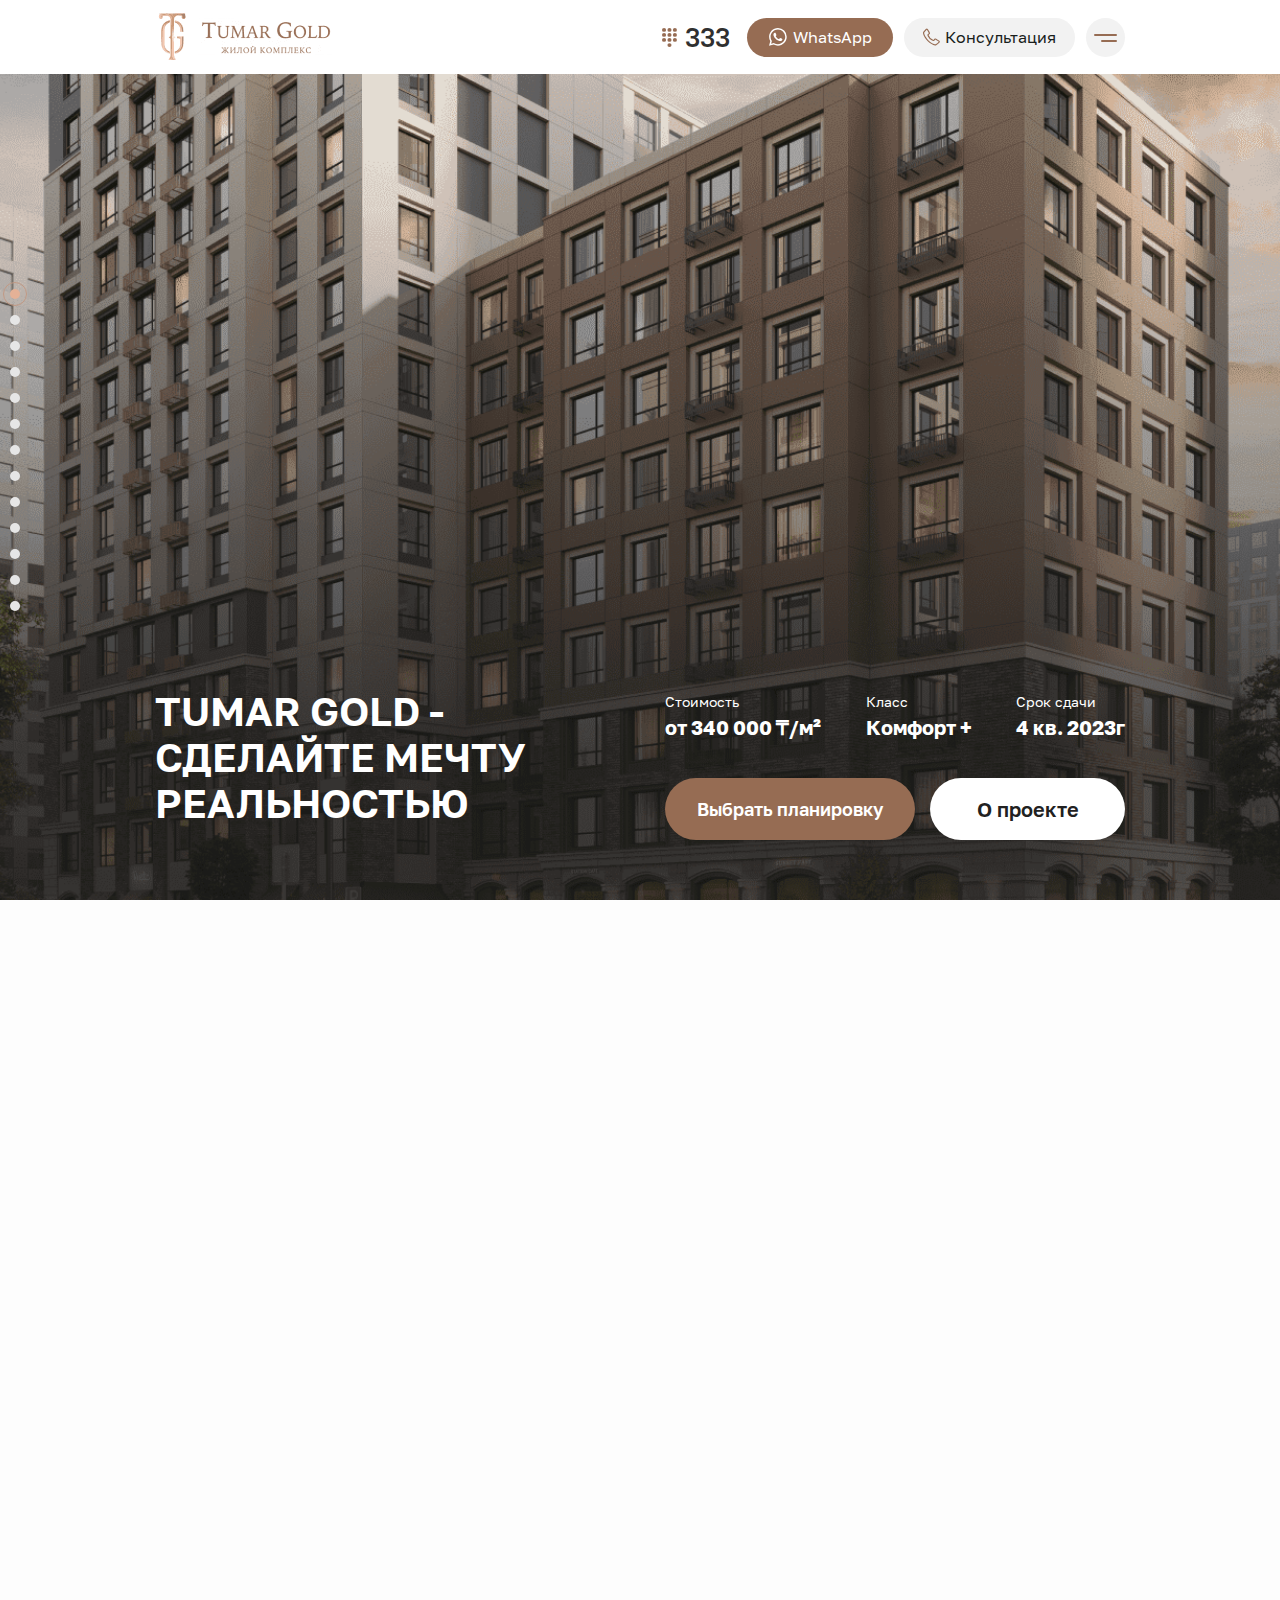
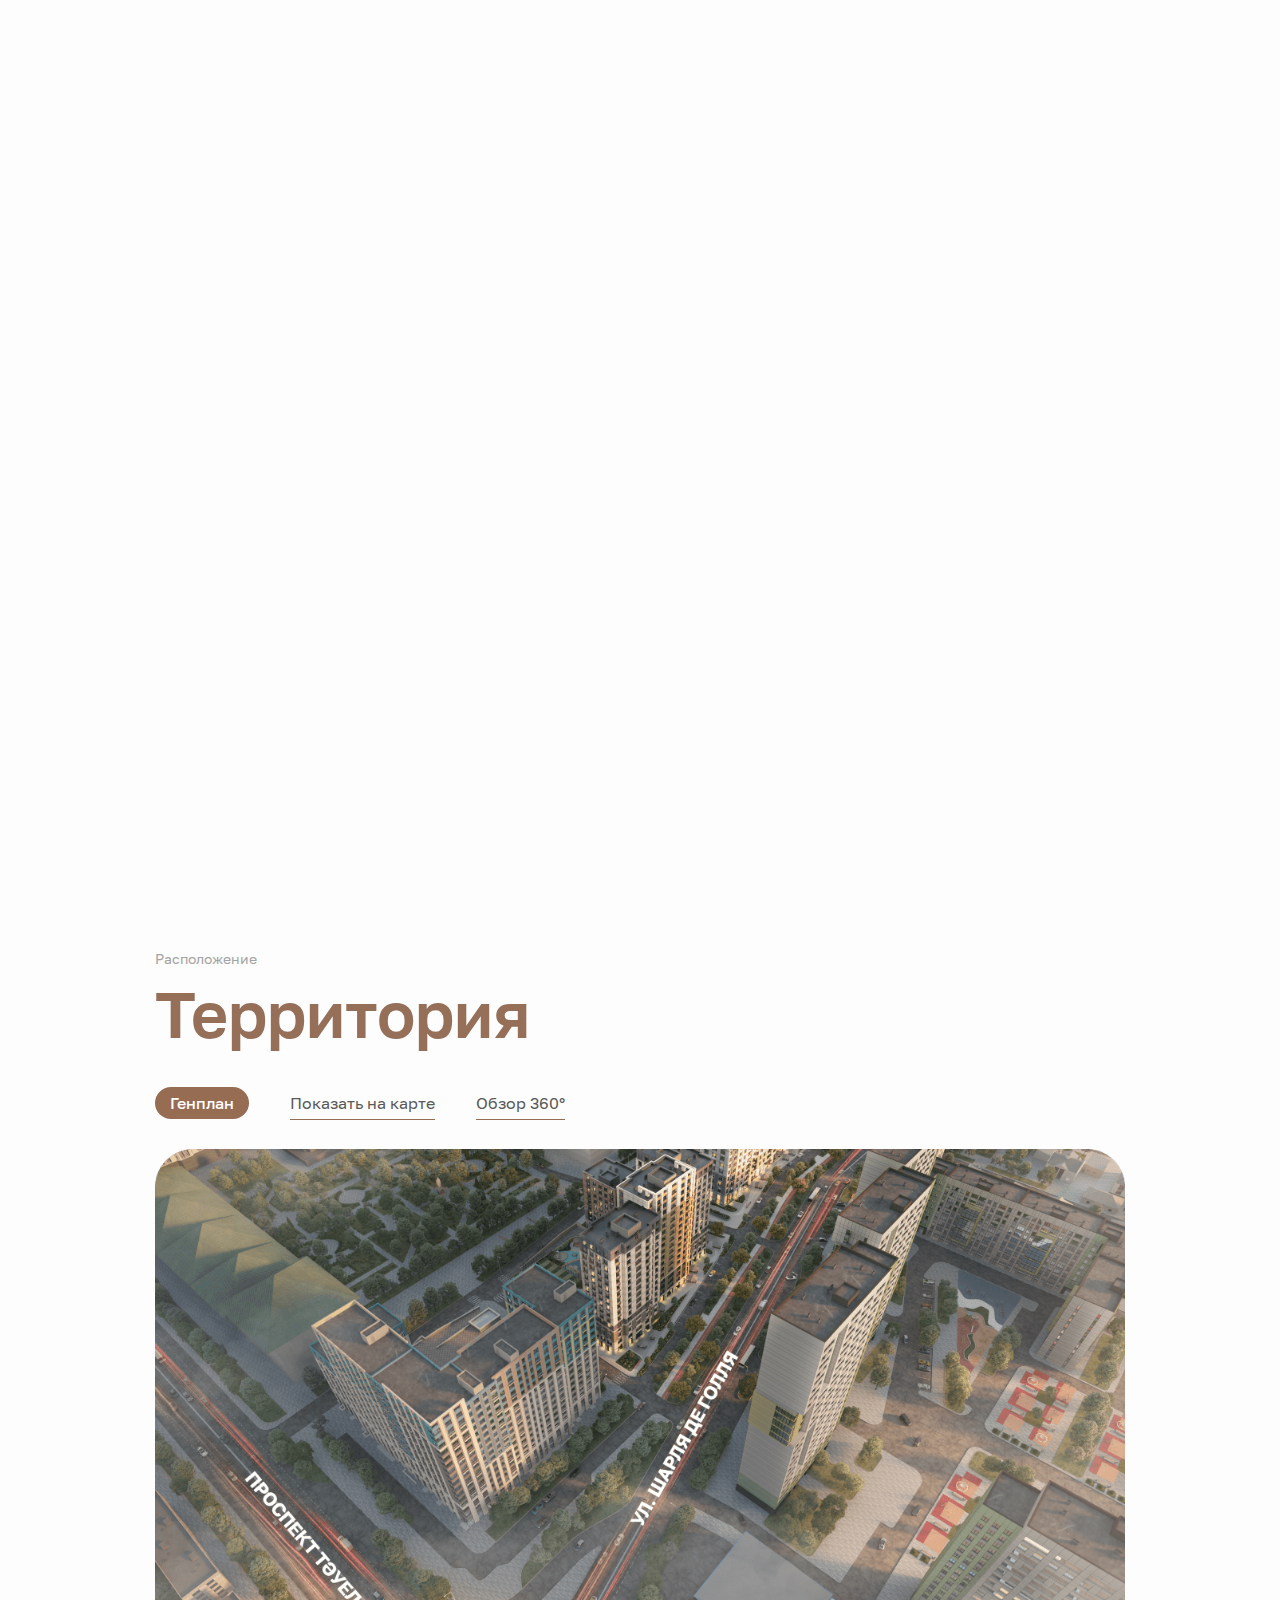
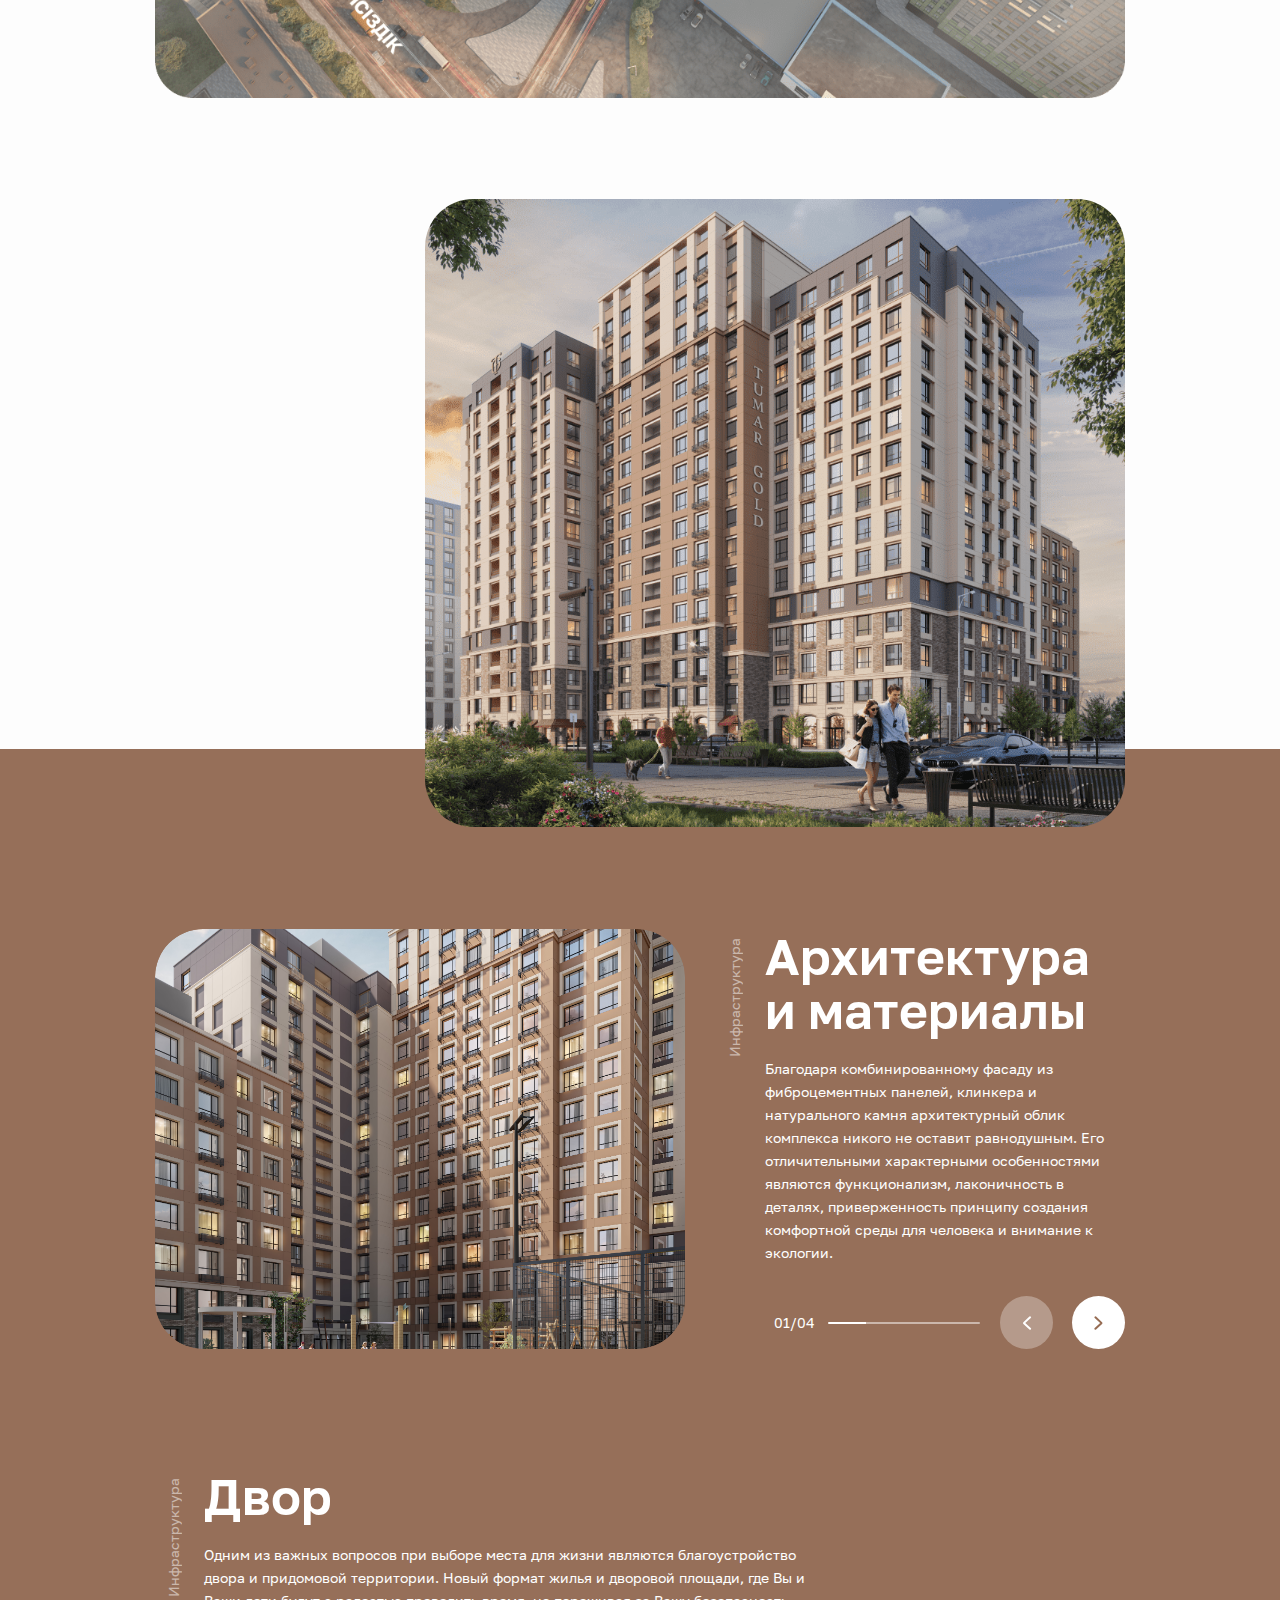
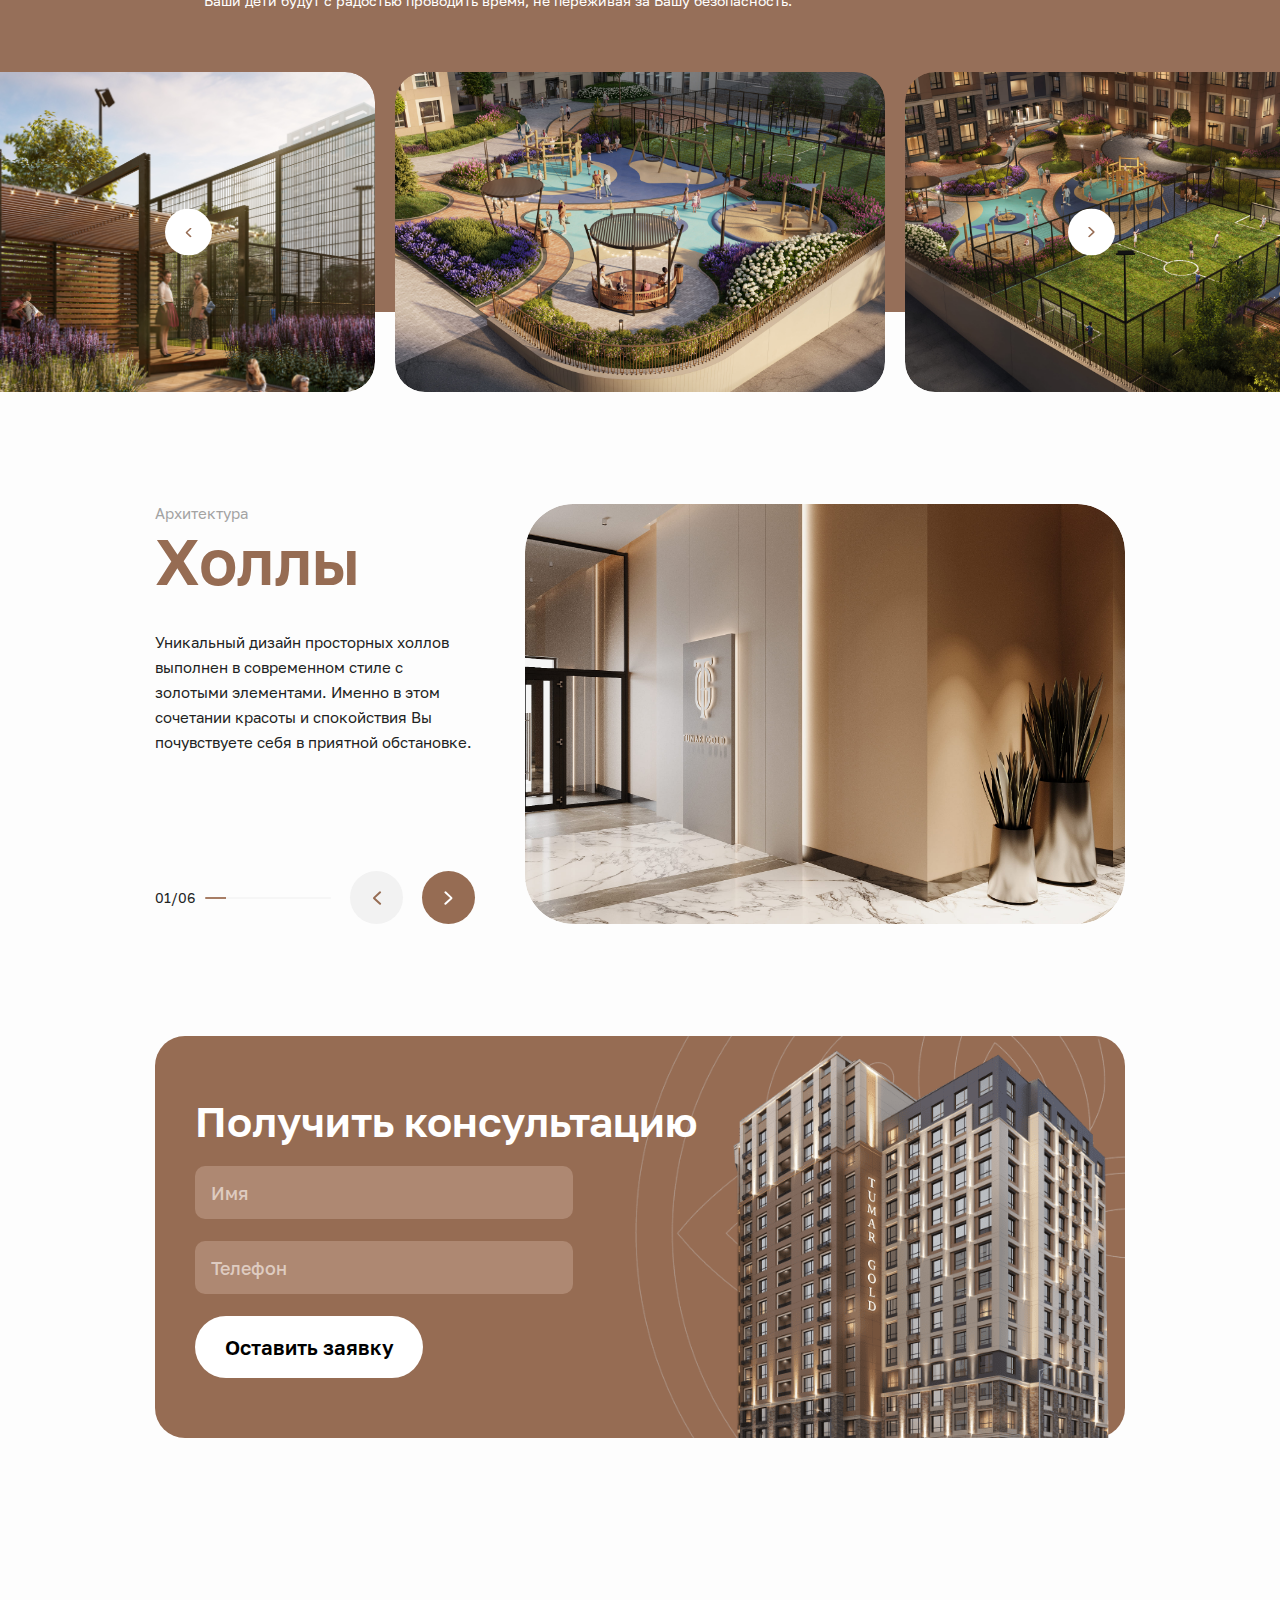
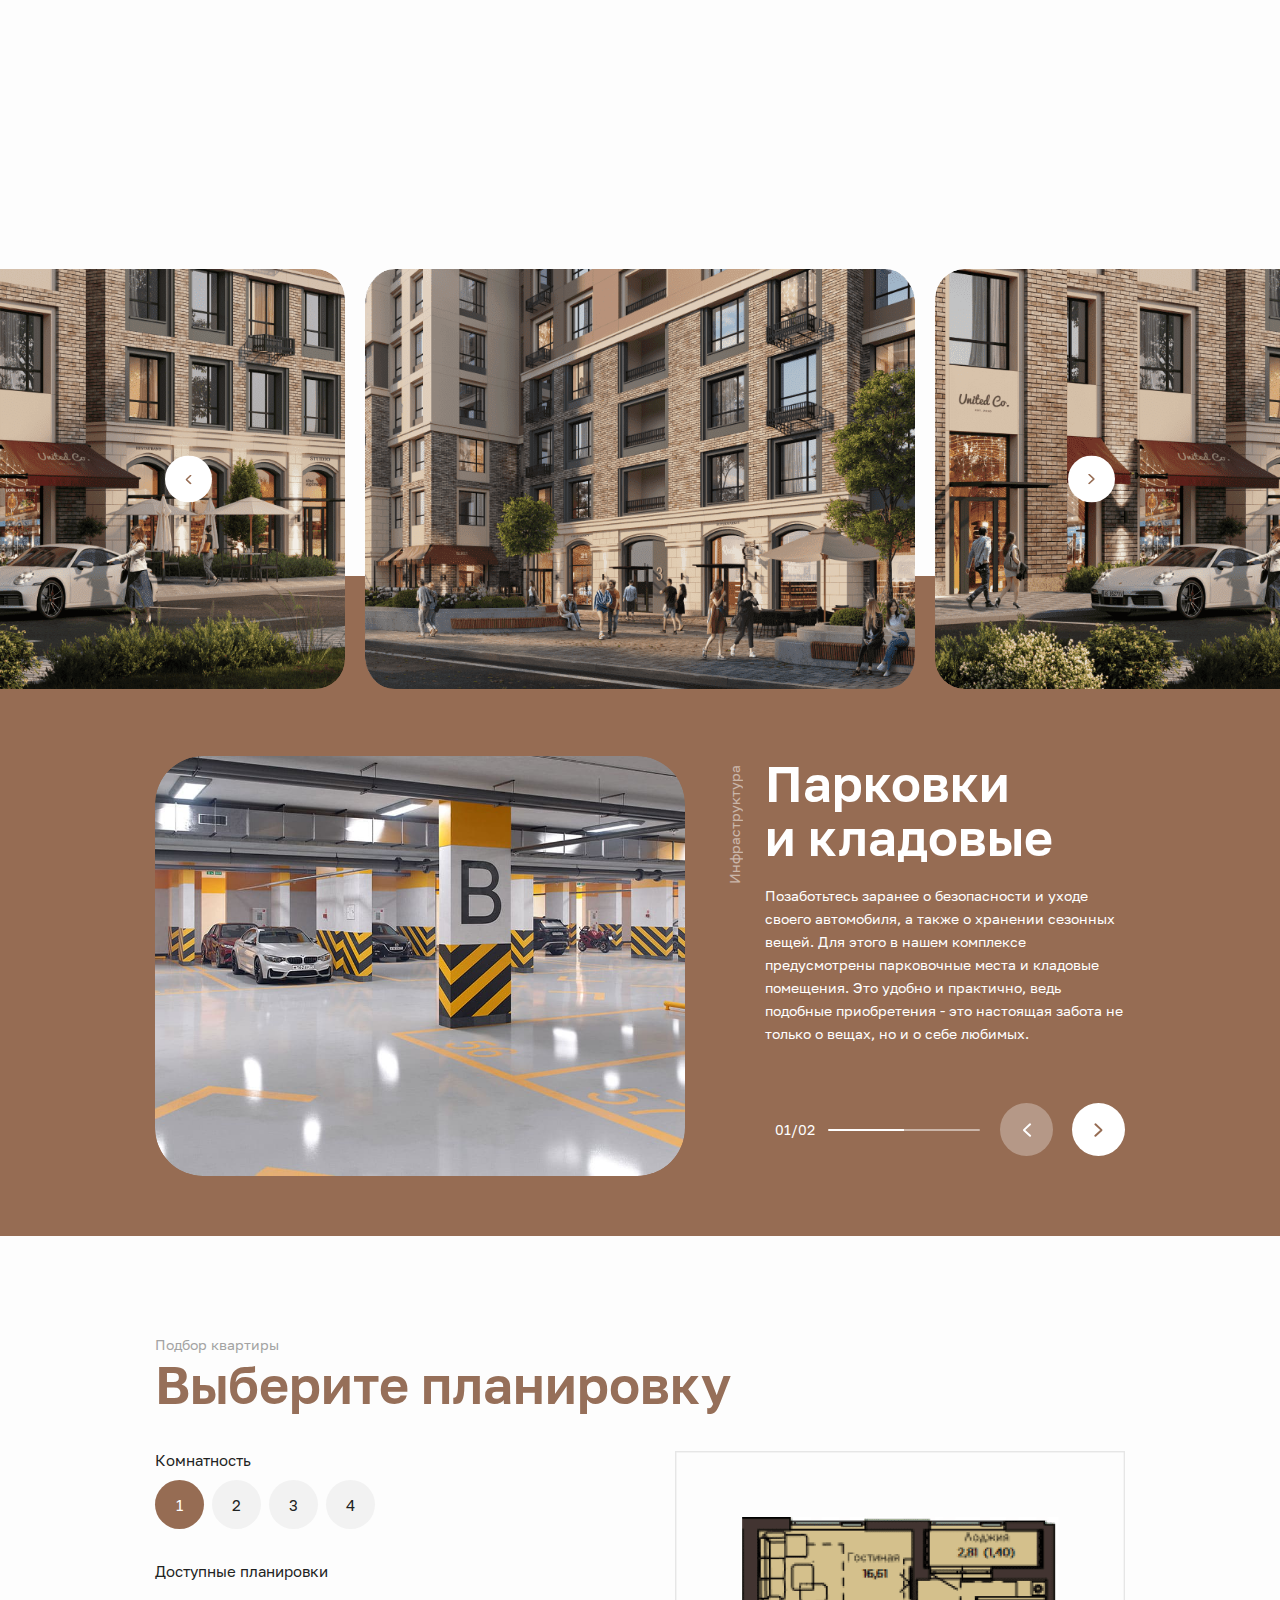
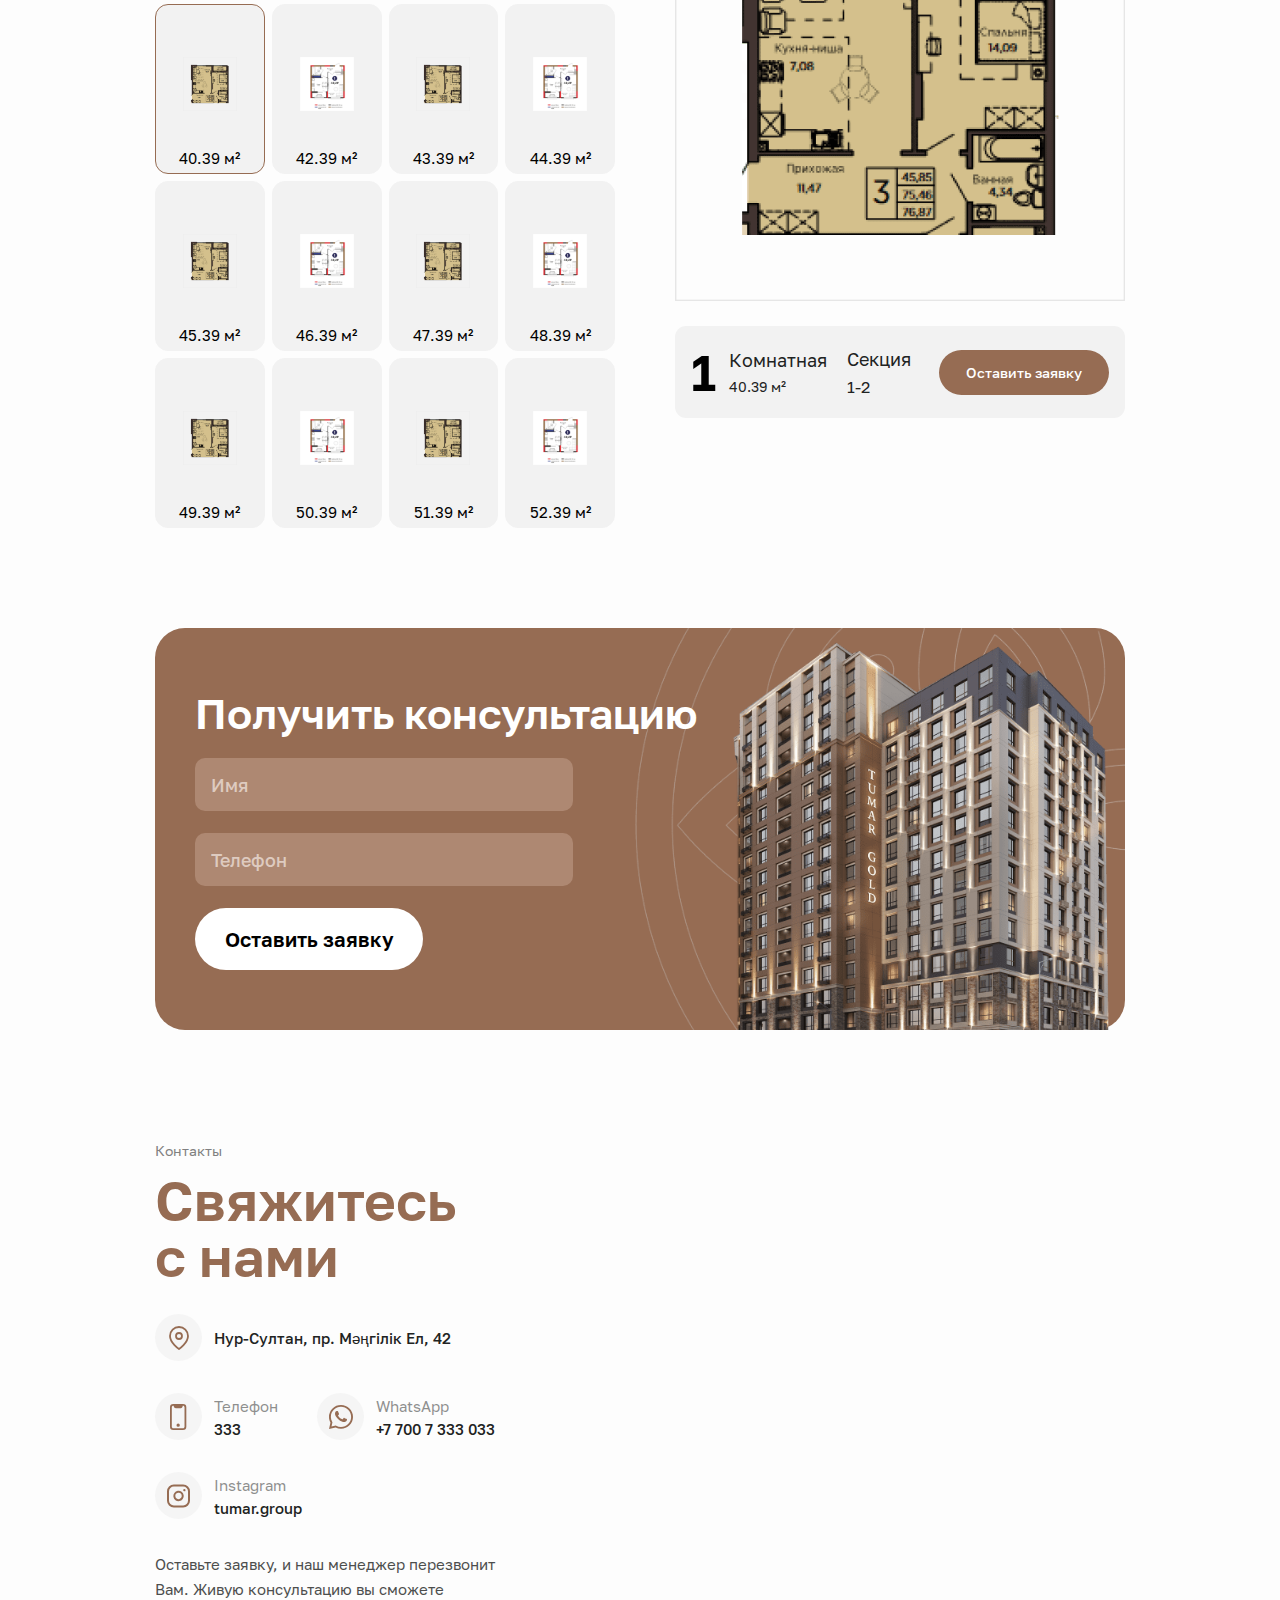
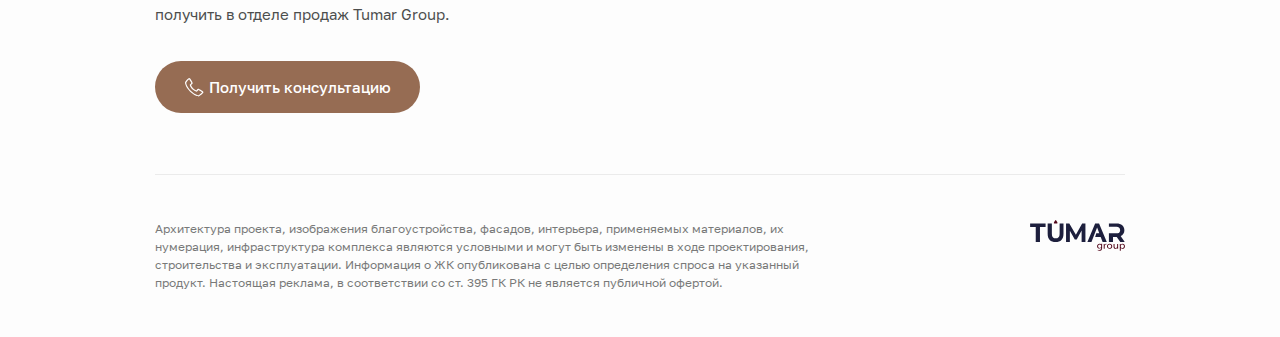
==== commit a8272cc9: "pravki" ====
--- a/index.html
+++ b/index.html
@@ -6,8 +6,8 @@
     <meta name="format-detection" content="telephone=no" />
     <title>Tumar Gold</title>
     <link rel="stylesheet" href="./libs/slick/slick.css" />
-    <link rel="shortcut icon" href="images/favicon.png" type="image/x-icon">
-    <link rel="stylesheet" href="./libs/fancybox/jquery.fancybox.min.css">
+    <link rel="shortcut icon" href="images/favicon.png" type="image/x-icon" />
+    <link rel="stylesheet" href="./libs/fancybox/jquery.fancybox.min.css" />
     <link rel="stylesheet" href="css/style.css" />
   </head>
   <body>
@@ -21,7 +21,9 @@
             <div class="header__item">
               <a href="tel:333" class="header__number desk"><img src="images/header-tel.svg" alt="" /> 333</a>
               <a href="#" class="header__whatsapp desk"><img src="images/header-whatsapp.svg" alt="" />WhatsApp</a>
-              <a href="#modal" data-fancybox="" class="header__btn desk"><img src="images/header-call.svg" alt="" />Консультация</a>
+              <a href="#modal" data-fancybox="" class="header__btn desk"
+                ><img src="images/header-call.svg" alt="" />Консультация</a
+              >
               <div class="header__burger">
                 <a href="#"><span></span></a>
               </div>
@@ -50,7 +52,9 @@
                   <a href="#" class="header__whatsapp mobile"
                     ><img src="images/header-whatsapp.svg" alt="" />WhatsApp</a
                   >
-                  <a href="#modal" data-fancybox="" class="header__btn mobile"><img src="images/header-call.svg" alt="" />Консультация</a>
+                  <a href="#modal" data-fancybox="" class="header__btn mobile"
+                    ><img src="images/header-call.svg" alt="" />Консультация</a
+                  >
                 </div>
               </div>
               <ul class="drop-menu__social">
@@ -131,7 +135,7 @@
       <section class="showcase" id="showcase">
         <div class="container">
           <div class="showcase__items element-animation">
-            <h1 class="showcase__title">TUMAR COLLECTION - КЛЮЧ К ВАШЕЙ МЕЧТЕ</h1>
+            <h1 class="showcase__title">TUMAR GOLD - СДЕЛАЙТЕ МЕЧТУ РЕАЛЬНОСТЬЮ</h1>
             <div class="showcase__item">
               <div class="showcase__blocks">
                 <div class="showcase__block">
@@ -166,22 +170,22 @@
                 <div class="about__subtitle">О проекте</div>
               </div>
               <div class="about__info element-animation">
-                Жилой комплекс, открывающий серию новых современных домов Tumar Collection по ул. Шарля де Голля.
+                Tumar Gold - жилой комплекс, открывающий серию новых современных домов Tumar Collection по ул. Шарля де Голля.
               </div>
               <div class="about__text element-animation">
-                ЖК Tumar Gold обладает продуманными планировочными решениями, в которых предусмотрено множество
+                Жилой комплекс обладает продуманными планировочными решениями, в которых предусмотрено множество
                 преимуществ и удобств: мастер-спальни, гардеробные, прачечные. Сделайте мечту реальностью - становитесь
                 обладателями комфортных и уютных квартир в Tumar Gold
               </div>
               <div class="about__file element-animation">
-                <a href="images/download.svg" download="images/download.svg" class="about__download">
-                  <img src="images/download.svg" alt="" />
+                <a href="buklet_compressed.pdf" download="buklet_compressed.pdf" class="about__download">
+                  <img src="buklet_compressed.pdf" alt="" />
                 </a>
                 <div class="about__file-block">
-                  <a href="images/download.svg" download="images/download.svg" class="about__file-name">
+                  <a href="buklet_compressed.pdf" download="buklet_compressed.pdf" class="about__file-name">
                     Скачать электронный буклет
                   </a>
-                  <div class="about__file-mb">Формат PDF, 13 mb</div>
+                  <div class="about__file-mb">Формат PDF, 6.5 mb</div>
                 </div>
               </div>
             </div>
@@ -190,13 +194,16 @@
                 <img src="images/about-1.png" alt="" />
               </div>
               <div class="about__slide">
-                <img src="images/arhitector.png" alt="" />
+                <img src="images/arch-3.jpg" alt="" />
               </div>
               <div class="about__slide">
-                <img src="images/about-1.png" alt="" />
+                <img src="images/arch-7.jpg" alt="" />
               </div>
               <div class="about__slide">
-                <img src="images/arhitector.png" alt="" />
+                <img src="images/arch-8.jpg" alt="" />
+              </div>
+              <div class="about__slide">
+                <img src="images/arch-9.jpg" alt="" />
               </div>
             </div>
           </div>
@@ -213,7 +220,8 @@
               <div class="icons__header-block">
                 <div class="icons__header-title">Идеальное расположение</div>
                 <div class="icons__header-text">
-                  ЖК расположен близ пересечения проспекта Тәуелсіздік и улицы Шарля де Голля, в элитном районе столицы
+                  ЖК расположен близ пересечения проспекта Т<span>ә</span>уелсіздік и улицы Шарля де Голля, в элитном
+                  районе столицы
                 </div>
               </div>
             </div>
@@ -336,7 +344,7 @@
                 <img src="images/gif-12.gif" alt="" />
               </div>
               <div class="icons__block">
-                <div class="icons__head">Зоны пикника</div>
+                <div class="icons__head">Прачечные</div>
                 <div class="icons__text">Есть</div>
               </div>
             </div>
@@ -370,7 +378,7 @@
               <div class="tumar__blocks">
                 <div class="tumar__block">
                   <div class="tumar__number">75 000</div>
-                  <div class="tumar__info">квадратных метров жилой недвижимости</div>
+                  <div class="tumar__info">квадратных метров сданной жилой недвижимости</div>
                 </div>
                 <div class="tumar__block">
                   <div class="tumar__number">18</div>
@@ -378,7 +386,7 @@
                 </div>
                 <div class="tumar__block">
                   <div class="tumar__number">12</div>
-                  <div class="tumar__info">реализованных, действующих и перспективных ЖК</div>
+                  <div class="tumar__info">реализованных, строящихся и перспективных ЖК</div>
                 </div>
               </div>
             </div>
@@ -396,21 +404,12 @@
               <div class="object__tab" data-tabs-type>Показать на карте</div>
               <div class="object__tab" data-tabs-type>Обзор 360°</div>
             </div>
-            <div class="object__stat">
-              <div class="object__stat-item">Строится</div>
-              <div class="object__stat-item">Перспективная</div>
-              <div class="object__stat-item">Всё продано</div>
-            </div>
           </div>
           <div class="object__content" data-tabs-typecontent>
             <div class="object__plan">
               <div class="object__plan-image">
                 <img src="images/terrotory.png" alt="" />
               </div>
-              <div class="object__plan-first"><span>1 очередь</span></div>
-              <div class="object__plan-second"><span>2 очередь</span></div>
-              <div class="object__plan-third">Название улицы</div>
-              <div class="object__plan-foure">Название улицы</div>
             </div>
           </div>
         </div>
@@ -420,7 +419,7 @@
         <div class="object__content" style="display: none" data-tabs-typecontent>
           <iframe
             class="iframe-obzor"
-            src="https://nur-sultan3d.kz/3d/tamerlan/#pano546495/-12.2/31.5/78.9"
+            src="https://nur-sultan3d.kz/3d/tumar/#pano546821/169.5/16.7/68.1"
             width="100%"
             height="100%"
           >
@@ -448,7 +447,9 @@
                       <img src="images/plus.svg" alt="" />
                     </div>
                   </div>
-                  <div class="material__block-body">клинкерная плитка</div>
+                  <div class="material__block-body">
+                    клинкерная плитка, фиброцементные панели.
+                  </div>
                 </div>
                 <div class="material__block material__block-second element-animation">
                   <div class="material__block-header">
@@ -457,7 +458,9 @@
                       <img src="images/plus.svg" alt="" />
                     </div>
                   </div>
-                  <div class="material__block-body">межквартирные -керамический кирпич 250мм</div>
+                  <div class="material__block-body">
+                    наружные и межкомнатные-газоблок. Межквартирные- керамический кирпич
+                  </div>
                 </div>
                 <div class="material__block material__block-third element-animation">
                   <div class="material__block-header">
@@ -468,15 +471,6 @@
                   </div>
                   <div class="material__block-body">монолитный железобетон</div>
                 </div>
-                <div class="material__block material__block-foure element-animation">
-                  <div class="material__block-header">
-                    <div class="material__block-head">Фасад</div>
-                    <div class="material__plus">
-                      <img src="images/plus.svg" alt="" />
-                    </div>
-                  </div>
-                  <div class="material__block-body">фиброцементные панели</div>
-                </div>
                 <div class="material__block material__block-five element-animation">
                   <div class="material__block-header">
                     <div class="material__block-head">Окна</div>
@@ -484,18 +478,17 @@
                       <img src="images/plus.svg" alt="" />
                     </div>
                   </div>
-                  <div class="material__block-body">
-                    пятикамерные, с тройным остеклением, сложным механизмом открывания
-                  </div>
+                  <div class="material__block-body">Пятикамерные увеличенные окна с тройным остеклением</div>
                 </div>
                 <div class="material__block material__block-six element-animation">
                   <div class="material__block-header">
-                    <div class="material__block-head">Стены</div>
+                    <div class="material__block-head">Лаймстоун</div>
                     <div class="material__plus">
                       <img src="images/plus.svg" alt="" />
                     </div>
                   </div>
-                  <div class="material__block-body">межквартирные -керамический кирпич 250мм</div>
+                  <div class="material__block-body">Натуральный камень
+                    «Лаймстоун»</div>
                 </div>
                 <div class="material__block material__block-seven element-animation">
                   <div class="material__block-header">
@@ -520,10 +513,16 @@
               <div class="arhitector__slider">
                 <div class="slider" data-slider-main>
                   <div class="slider__item">
-                    <img src="images/arhitector.png" alt="" />
+                    <img src="images/arch-1.jpg" alt="" />
                   </div>
                   <div class="slider__item">
-                    <img src="images/about-1.png" alt="" />
+                    <img src="images/arch-2.jpg" alt="" />
+                  </div>
+                  <div class="slider__item">
+                    <img src="images/arch-4.jpg" alt="" />
+                  </div>
+                  <div class="slider__item">
+                    <img src="images/arch-5.jpg" alt="" />
                   </div>
                 </div>
               </div>
@@ -574,13 +573,19 @@
       <section class="dvor-slider" id="dvor">
         <div class="dvor-slider__items">
           <div class="dvor-slider__item">
-            <img src="images/dvor-1.png" alt="" />
+            <img src="images/dvor-1.jpg" alt="" />
           </div>
           <div class="dvor-slider__item">
-            <img src="images/dvor-2.png" alt="" />
+            <img src="images/dvor-2.jpg" alt="" />
           </div>
           <div class="dvor-slider__item">
-            <img src="images/dvor-3.png" alt="" />
+            <img src="images/dvor-3.jpg" alt="" />
+          </div>
+          <div class="dvor-slider__item">
+            <img src="images/dvor-4.jpg" alt="" />
+          </div>
+          <div class="dvor-slider__item">
+            <img src="images/dvor-5.jpg" alt="" />
           </div>
         </div>
       </section>
@@ -594,7 +599,7 @@
                 <div class="holl__title">Холлы</div>
                 <div class="holl__info">
                   Уникальный дизайн просторных холлов выполнен в современном стиле с золотыми элементами. Именно в этом
-                  сочетании красоты и спокойствия Вы почувствуете себя в комфортной обстановке.
+                  сочетании красоты и спокойствия Вы почувствуете себя в приятной обстановке.
                 </div>
               </div>
               <div class="holl__nav">
@@ -616,16 +621,22 @@
             <div class="holl__slider-inner">
               <div class="holl__slider" data-slider-main>
                 <div class="holl__slider-item">
-                  <img src="images/holl.png" alt="" />
+                  <img src="images/holl-1.jpg" alt="" />
                 </div>
                 <div class="holl__slider-item">
-                  <img src="images/about-1.png" alt="" />
+                  <img src="images/holl-2.jpg" alt="" />
                 </div>
                 <div class="holl__slider-item">
-                  <img src="images/holl.png" alt="" />
+                  <img src="images/holl-3.jpg" alt="" />
                 </div>
                 <div class="holl__slider-item">
-                  <img src="images/holl.png" alt="" />
+                  <img src="images/holl-4.jpg" alt="" />
+                </div>
+                <div class="holl__slider-item">
+                  <img src="images/holl-5.jpg" alt="" />
+                </div>
+                <div class="holl__slider-item">
+                  <img src="images/holl-6.jpg" alt="" />
                 </div>
               </div>
             </div>
@@ -656,16 +667,13 @@
           <div class="comerc__info element-animation">
             Успех вашего бизнеса зависит от различных составляющих: правильная локация, оптимальный клиентопоток,
             высокие потолки в помещении и свободные планировки. Все это вкупе с приятным фасадом и архитектурой делают
-            коммерческие помещения в ЖК Tamerlan весьма привлекательными как для инвесторов, так и для будущих клиентов.
+            коммерческие помещения в ЖК Tumar Gold весьма привлекательными как для инвесторов, так и для будущих клиентов.
           </div>
         </div>
         <div class="comerc__slider-inner">
           <div class="comerc__slider">
             <div class="comerc__slider-item">
-              <img src="images/comerc.png" alt="" />
-            </div>
-            <div class="comerc__slider-item">
-              <img src="images/comerc.png" alt="" />
+              <img src="images/arhitector.png" alt="" />
             </div>
             <div class="comerc__slider-item">
               <img src="images/comerc.png" alt="" />
@@ -684,10 +692,10 @@
             <div class="arhitector__slider">
               <div class="slider" data-slider-main>
                 <div class="slider__item">
-                  <img src="images/arhitector.png" alt="" />
+                  <img src="images/parking-1.jpg" alt="" />
                 </div>
                 <div class="slider__item">
-                  <img src="images/about-1.png" alt="" />
+                  <img src="images/parking-2.jpg" alt="" />
                 </div>
               </div>
             </div>
@@ -1099,7 +1107,7 @@
                     <img src="images/contact-1.svg" alt="" />
                   </div>
                   <div class="contacts__block-item">
-                    <div class="contacts__text">Нур-Султан, пр. Мәңгілік Ел, 42</div>
+                    <div class="contacts__text">Нур-Султан, пр. М<span>әң</span>гілік Ел, 42</div>
                   </div>
                 </div>
                 <div class="contacts__block">
@@ -1134,7 +1142,9 @@
                 Оставьте заявку, и наш менеджер перезвонит Вам. Живую консультацию вы сможете получить в отделе продаж
                 Tumar Group.
               </div>
-              <a href="#modal" data-fancybox="" class="contacts__btn"><img src="images/contact-5.svg" alt="" /> Получить консультацию</a>
+              <a href="#modal" data-fancybox="" class="contacts__btn"
+                ><img src="images/contact-5.svg" alt="" /> Получить консультацию</a
+              >
             </div>
             <div class="contacts__map">
               <div id="map-atiray"></div>
@@ -1158,10 +1168,12 @@
           </div>
         </div>
       </footer>
-      <a class="top_button" href="#" style="display: none;"><span><img src="images/arrow-up-solid-min.svg" alt=""></span></a>
+      <a class="top_button" href="#" style="display: none"
+        ><span><img src="images/arrow-up-solid-min.svg" alt="" /></span
+      ></a>
     </div>
 
-    <div class="modal" id="modal" style="display: none;">
+    <div class="modal" id="modal" style="display: none">
       <div class="modal__title">Получить консультацию</div>
       <div class="modal__subtitle">Оставьте заявку и мы проконсультируем Вас по любым вопросам.</div>
       <form action="#">
@@ -1170,7 +1182,6 @@
         <input class="modal__btn" type="submit" value="Оставить заявку" />
       </form>
     </div>
-
 
     <script src="./libs/jquery/jquery-3.6.0.min.js"></script>
     <script src="./libs/slick/slick.min.js"></script>
@@ -1184,7 +1195,7 @@
           var myMap = new ymaps.Map(
             'map-atiray',
             {
-              center: [51.099522124648104, 71.42923903935181],
+              center: [51.142, 71.46],
               zoom: 16,
               controls: [],
             },
@@ -1207,7 +1218,7 @@
           var myMap = new ymaps.Map(
             'map-atiray',
             {
-              center: [51.099522124648104, 71.42923903935181],
+              center: [51.142, 71.46],
               zoom: 15,
               controls: [],
             },
@@ -1234,7 +1245,7 @@
           iconImageOffset: [-32, -42],
         })
         talanCollection.add(
-          new ymaps.Placemark([51.099712961144476, 71.429276590278], {
+          new ymaps.Placemark([51.142, 71.46], {
             hintContent: 'Офис продаж',
           })
         )
@@ -1247,7 +1258,7 @@
         function initDavinci() {
           if (document.documentElement.clientWidth >= 600) {
             var myMapDavinci = new ymaps.Map('map', {
-              center: [51.12, 71.49],
+              center: [51.142, 71.46],
               zoom: 15,
               controls: [],
             })
@@ -1287,8 +1298,8 @@
             iconImageOffset: [-34, -54],
           })
           tamerlanCollection.add(
-            new ymaps.Placemark([51.12116700000234, 71.48912299999999], {
-              hintContent: 'ЖК Tamerlan',
+            new ymaps.Placemark([51.143, 71.46], {
+              hintContent: 'ЖК Tumar Gold',
             })
           )
           // МЕЧЕТЬ
@@ -1296,13 +1307,13 @@
             preset: 'islands#yellowIcon',
             iconLayout: 'default#image',
             iconImageHref:
-              'https://uploads-ssl.webflow.com/62b6ca6a035c3f365d1ad2df/62ba2c8dfd847a23fd0e4504_icon-map-mosque.svg',
+              'https://uploads-ssl.webflow.com/62b6ca6a035c3f365d1ad2df/62ba2c8edc63faa01b498f18_icon-map-school.svg',
             iconImageSize: [32, 32],
             iconImageOffset: [-5, -24],
           })
           mechetCollection.add(
-            new ymaps.Placemark([51.12536100000232, 71.47256299999997], {
-              hintContent: 'Мечеть Әзірет Сұлтан',
+            new ymaps.Placemark([51.141563, 71.464432], {
+              hintContent: 'ЦОН - государственное учреждение',
             })
           )
           // ДРАМТЕАТР
@@ -1314,11 +1325,7 @@
             iconImageSize: [32, 32],
             iconImageOffset: [-5, -24],
           })
-          maskCollection.add(
-            new ymaps.Placemark([51.12064900000234, 71.47904899999996], {
-              hintContent: 'Государственный Академический казахский музыкально-драматический театр им. К. Куанышбаева',
-            })
-          )
+        
           // ШКОЛЫ
           schoolCollection1 = new ymaps.GeoObjectCollection(null, {
             preset: 'islands#yellowIcon',
@@ -1329,8 +1336,8 @@
             iconImageOffset: [-5, -24],
           })
           schoolCollection1.add(
-            new ymaps.Placemark([51.12134300000236, 71.49499499999996], {
-              hintContent: 'Школа-гимназия №83 им. Ыбырая Алтынсарина',
+            new ymaps.Placemark([51.145366, 71.466366], {
+              hintContent: 'Школа-лицей №50',
             })
           )
           schoolCollection2 = new ymaps.GeoObjectCollection(null, {
@@ -1342,8 +1349,8 @@
             iconImageOffset: [-5, -24],
           })
           schoolCollection2.add(
-            new ymaps.Placemark([51.123090000002335, 71.48318099999996], {
-              hintContent: 'Школа-лицей №72',
+            new ymaps.Placemark([51.140240, 71.465767], {
+              hintContent: 'Astana Mall',
             })
           )
           // ДЕТСАД
@@ -1356,21 +1363,21 @@
             iconImageOffset: [-5, -24],
           })
           detsadCollection1.add(
-            new ymaps.Placemark([51.12382500000234, 71.48916799999999], {
-              hintContent: 'детский сад "Бәйшешек"',
+            new ymaps.Placemark([51.143305, 71.464250], {
+              hintContent: 'Ясли-сад №8',
             })
           )
           detsadCollection2 = new ymaps.GeoObjectCollection(null, {
             preset: 'islands#yellowIcon',
             iconLayout: 'default#image',
             iconImageHref:
-              'https://uploads-ssl.webflow.com/62b6ca6a035c3f365d1ad2df/62ba2c903e8b09be10a8a87e_icon-map-kindergarten.svg',
+              'https://uploads-ssl.webflow.com/62b6ca6a035c3f365d1ad2df/62ba2c8edc63faa01b498f18_icon-map-school.svg',
             iconImageSize: [32, 32],
             iconImageOffset: [-5, -24],
           })
           detsadCollection2.add(
-            new ymaps.Placemark([51.12339000000233, 71.48141599999992], {
-              hintContent: 'ясли-сад "Ерлентай"',
+            new ymaps.Placemark([51.137336, 71.463506], {
+              hintContent: 'Дворец школьников',
             })
           )
           detsadCollection3 = new ymaps.GeoObjectCollection(null, {
@@ -1382,8 +1389,8 @@
             iconImageOffset: [-5, -24],
           })
           detsadCollection3.add(
-            new ymaps.Placemark([51.12192500000235, 71.49640399999996], {
-              hintContent: 'детский сад "Сказка"',
+            new ymaps.Placemark([51.141364, 71.464340], {
+              hintContent: 'Фитнес-центр Winox',
             })
           )
           // ХОЛЛЫ
@@ -1396,8 +1403,8 @@
             iconImageOffset: [-5, -24],
           })
           hallCollection.add(
-            new ymaps.Placemark([51.12074500000233, 71.47092399999997], {
-              hintContent: 'Тәуелсіздік Сарайы',
+            new ymaps.Placemark([51.135869, 71.450181], {
+              hintContent: 'Триатлон парк',
             })
           )
           // МУЗЕИ
@@ -1405,13 +1412,13 @@
             preset: 'islands#yellowIcon',
             iconLayout: 'default#image',
             iconImageHref:
-              'https://uploads-ssl.webflow.com/62b6ca6a035c3f365d1ad2df/62ba2c8e82a3b939c9ae6c4c_icon-map-museum.svg',
+              'https://uploads-ssl.webflow.com/62b6ca6a035c3f365d1ad2df/62ba2c903e8b09be10a8a87e_icon-map-kindergarten.svg',
             iconImageSize: [32, 32],
             iconImageOffset: [-5, -24],
           })
           museumCollection.add(
-            new ymaps.Placemark([51.11852100000235, 71.468597], {
-              hintContent: 'Национальный музей РК',
+            new ymaps.Placemark([51.147852, 71.462281], {
+              hintContent: 'Детский сад №21',
             })
           )
           // ИНСТИТУТ
@@ -1419,27 +1426,13 @@
             preset: 'islands#yellowIcon',
             iconLayout: 'default#image',
             iconImageHref:
-              'https://uploads-ssl.webflow.com/62b6ca6a035c3f365d1ad2df/62ba2c8fa4656c7a1ae91571_icon-map-education.svg',
+              'https://uploads-ssl.webflow.com/62b6ca6a035c3f365d1ad2df/62ba2c8edc63faa01b498f18_icon-map-school.svg',
             iconImageSize: [32, 32],
             iconImageOffset: [-5, -24],
           })
           educationCollection.add(
-            new ymaps.Placemark([51.122942000002354, 71.47188799999996], {
-              hintContent: 'Казахский национальный университет искусств',
-            })
-          )
-          // ЖД
-          railwayCollection = new ymaps.GeoObjectCollection(null, {
-            preset: 'islands#yellowIcon',
-            iconLayout: 'default#image',
-            iconImageHref:
-              'https://uploads-ssl.webflow.com/62b6ca6a035c3f365d1ad2df/62ba2c8e9f0ed06b705ae386_icon-map-railway.svg',
-            iconImageSize: [32, 32],
-            iconImageOffset: [-5, -24],
-          })
-          railwayCollection.add(
-            new ymaps.Placemark([51.11256200000235, 71.53056900000001], {
-              hintContent: 'ж/д вокзал Нұрлы жол',
+            new ymaps.Placemark([51.149397, 71.466152], {
+              hintContent: 'Школа-гимназия №30',
             })
           )
           myMapDavinci.geoObjects.add(tamerlanCollection)
--- a/css/style.css
+++ b/css/style.css
@@ -1285,6 +1285,10 @@
   max-width: 588px;
 }
 
+.icons__header-text span {
+  font-family: sans-serif;
+}
+
 @media only screen and (max-width: 1300px) {
   .icons__header-text {
     font-size: 18px;
@@ -2268,8 +2272,8 @@
 }
 
 .material__block-first {
-  top: 15%;
-  left: 20%;
+  top: 72%;
+  left: 27%;
 }
 
 .material__block-second {
@@ -2278,8 +2282,8 @@
 }
 
 .material__block-third {
-  top: 40%;
-  left: 15%;
+  top: 61%;
+  left: 8%;
 }
 
 .material__block-foure {
@@ -2288,9 +2292,8 @@
 }
 
 .material__block-five {
-  top: 66%;
-  left: 8%;
-  width: 237px;
+  top: 23%;
+  left: 25%;
 }
 
 @media only screen and (max-width: 767px) {
@@ -2300,12 +2303,12 @@
 }
 
 .material__block-six {
-  top: 75%;
-  left: 48%;
+  top: 77%;
+  left: 52%;
 }
 
 .material__block-seven {
-  top: 65%;
+  top: 55%;
   left: 72%;
 }
 
@@ -2423,6 +2426,31 @@
 .arhitector__slider .slider__item {
   width: 100%;
   height: 100%;
+  height: 538px;
+}
+
+@media only screen and (max-width: 1300px) {
+  .arhitector__slider .slider__item {
+    height: 420px;
+  }
+}
+
+@media only screen and (max-width: 991px) {
+  .arhitector__slider .slider__item {
+    height: 450px;
+  }
+}
+
+@media only screen and (max-width: 767px) {
+  .arhitector__slider .slider__item {
+    height: 300px;
+  }
+}
+
+@media only screen and (max-width: 500px) {
+  .arhitector__slider .slider__item {
+    height: 220px;
+  }
 }
 
 .arhitector__slider .slider__item img {
@@ -2820,6 +2848,44 @@
 
 .dvor-slider .slick-slide {
   margin: 0 20px;
+  height: 568px;
+}
+
+@media only screen and (max-width: 1660px) {
+  .dvor-slider .slick-slide {
+    height: 400px;
+  }
+}
+
+@media only screen and (max-width: 1300px) {
+  .dvor-slider .slick-slide {
+    height: 320px;
+  }
+}
+
+@media only screen and (max-width: 991px) {
+  .dvor-slider .slick-slide {
+    height: 250px;
+  }
+}
+
+@media only screen and (max-width: 767px) {
+  .dvor-slider .slick-slide {
+    height: 300px;
+  }
+}
+
+@media only screen and (max-width: 500px) {
+  .dvor-slider .slick-slide {
+    height: 220px;
+  }
+}
+
+.dvor-slider .slick-slide img {
+  width: 100%;
+  height: 100%;
+  -o-object-fit: cover;
+  object-fit: cover;
 }
 
 @media only screen and (max-width: 1300px) {
@@ -3061,6 +3127,34 @@
   }
 }
 
+.holl .slick-slide {
+  height: 538px;
+}
+
+@media only screen and (max-width: 1300px) {
+  .holl .slick-slide {
+    height: 420px;
+  }
+}
+
+@media only screen and (max-width: 991px) {
+  .holl .slick-slide {
+    height: 450px;
+  }
+}
+
+@media only screen and (max-width: 767px) {
+  .holl .slick-slide {
+    height: 300px;
+  }
+}
+
+@media only screen and (max-width: 500px) {
+  .holl .slick-slide {
+    height: 220px;
+  }
+}
+
 .holl__head {
   font-size: 15px;
   color: #a3a3a3;
@@ -3545,17 +3639,32 @@
 
 .comerc__slider .slick-slide {
   margin: 0 20px;
+  height: 538px;
 }
 
 @media only screen and (max-width: 1300px) {
   .comerc__slider .slick-slide {
     margin: 0 10px;
+    height: 420px;
+  }
+}
+
+@media only screen and (max-width: 991px) {
+  .comerc__slider .slick-slide {
+    height: 450px;
   }
 }
 
 @media only screen and (max-width: 767px) {
   .comerc__slider .slick-slide {
     margin: 0;
+    height: 300px;
+  }
+}
+
+@media only screen and (max-width: 500px) {
+  .comerc__slider .slick-slide {
+    height: 220px;
   }
 }
 
@@ -4322,9 +4431,12 @@
 
 .contacts__text {
   font-size: 15px;
-  font-family: inherit, sans-serif;
   font-weight: 500;
   white-space: nowrap;
+}
+
+.contacts__text span {
+  font-family: sans-serif;
 }
 
 .footer__items {
@@ -4581,3 +4693,94 @@
   border: 1px solid #c19984;
   transform: translate(-50%, -50%);
 }
+
+.error {
+  background: #fafafa;
+}
+
+.error__items {
+  min-height: 100vh;
+  padding: 185px 0 100px 0;
+  display: flex;
+  flex-direction: column;
+  justify-content: space-between;
+}
+
+@media only screen and (max-width: 1660px) {
+  .error__items {
+    padding: 120px 0 60px 0;
+  }
+}
+
+.error__number {
+  font-size: 311px;
+  color: #cfcfcf;
+  text-align: center;
+  line-height: 341px;
+  margin-bottom: 20px;
+}
+
+@media only screen and (max-width: 1660px) {
+  .error__number {
+    font-size: 220px;
+    line-height: 220px;
+  }
+}
+
+@media only screen and (max-width: 767px) {
+  .error__number {
+    font-size: 120px;
+    line-height: 120px;
+  }
+}
+
+.error__item {
+  margin-bottom: 80px;
+}
+
+.error__text {
+  text-align: center;
+  font-size: 32px;
+  font-weight: 500;
+  color: #966c53;
+  margin-bottom: 40px;
+}
+
+@media only screen and (max-width: 1660px) {
+  .error__text {
+    font-size: 24px;
+    margin-bottom: 30px;
+  }
+}
+
+@media only screen and (max-width: 767px) {
+  .error__text {
+    font-size: 20px;
+  }
+}
+
+.error__btn {
+  display: flex;
+  align-items: center;
+  justify-content: center;
+  width: 210px;
+  height: 62px;
+  background: #966c53;
+  border-radius: 50px;
+  color: #fff;
+  font-size: 20px;
+  font-weight: 600;
+  margin: 0 auto;
+}
+
+@media only screen and (max-width: 767px) {
+  .error__btn {
+    font-size: 18px;
+    width: 180px;
+    height: 52px;
+  }
+}
+
+.error__btn:hover {
+  background: #9e6c4e;
+}
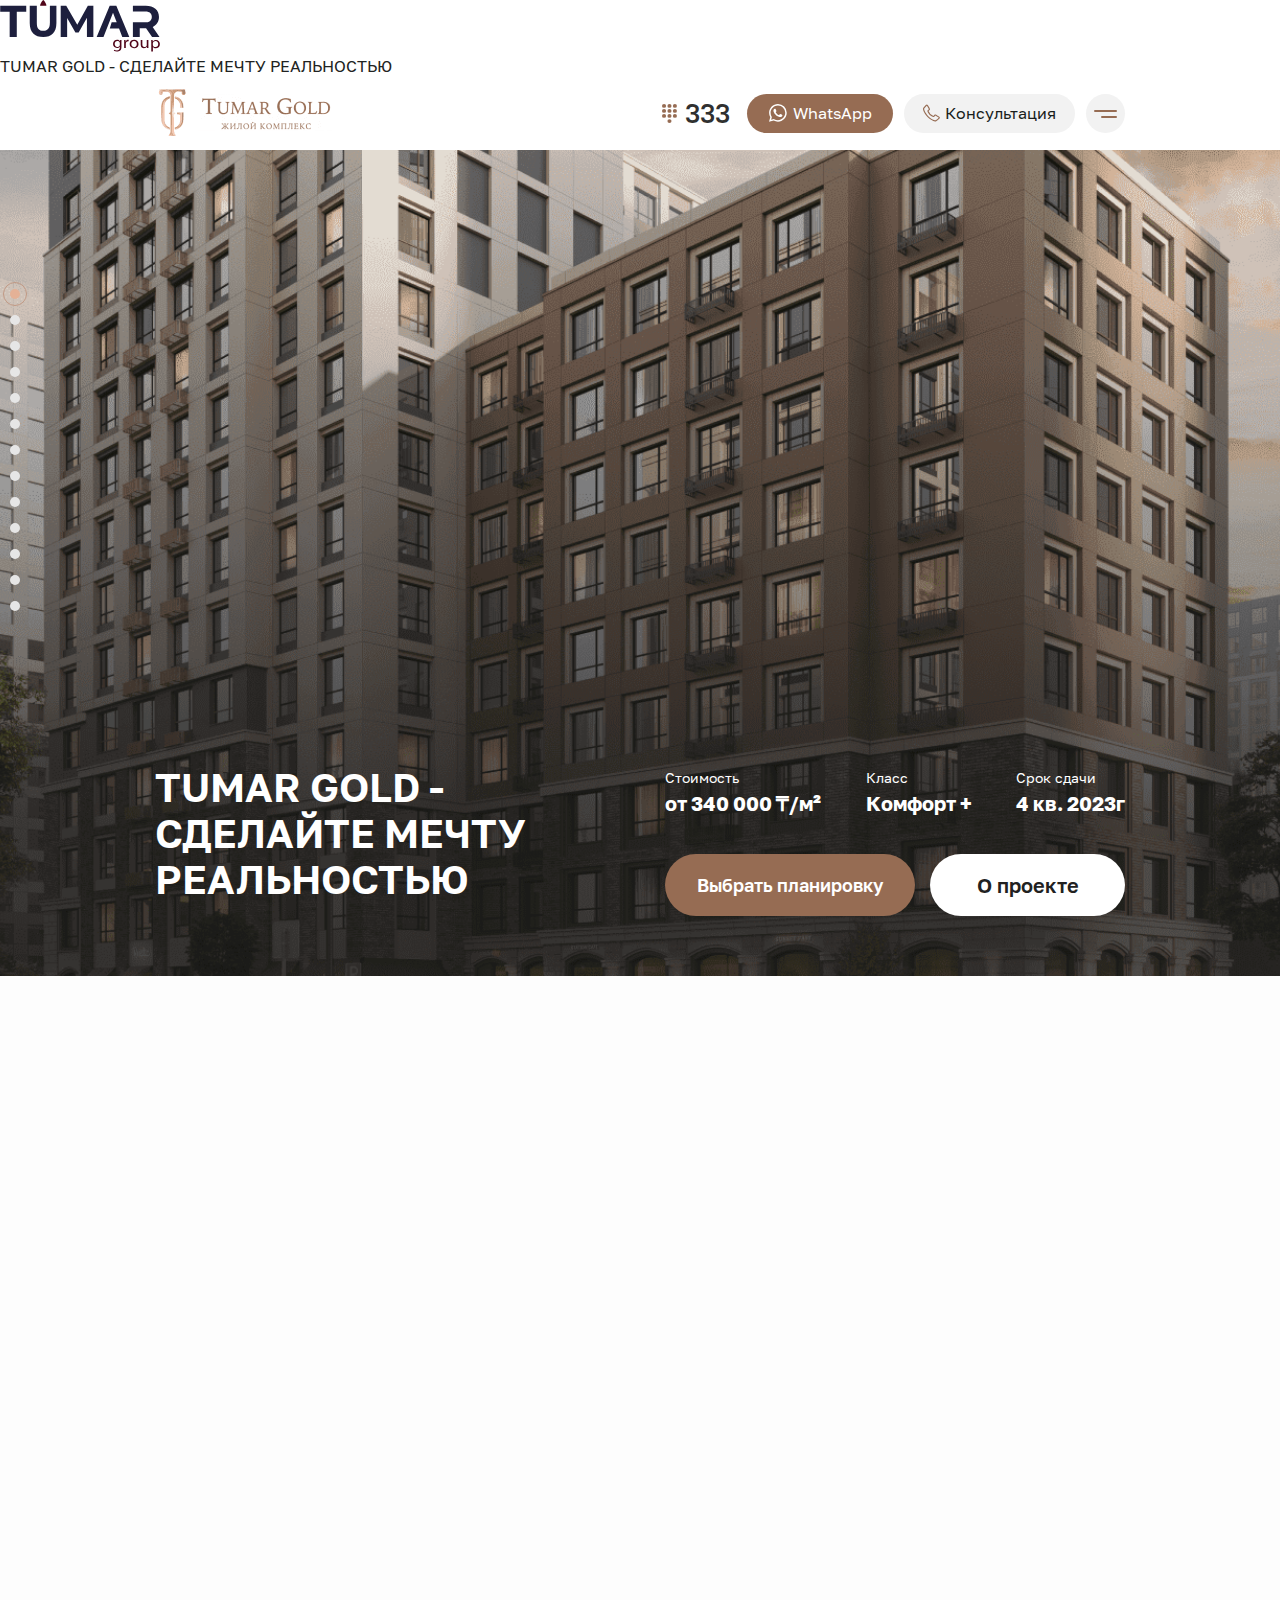
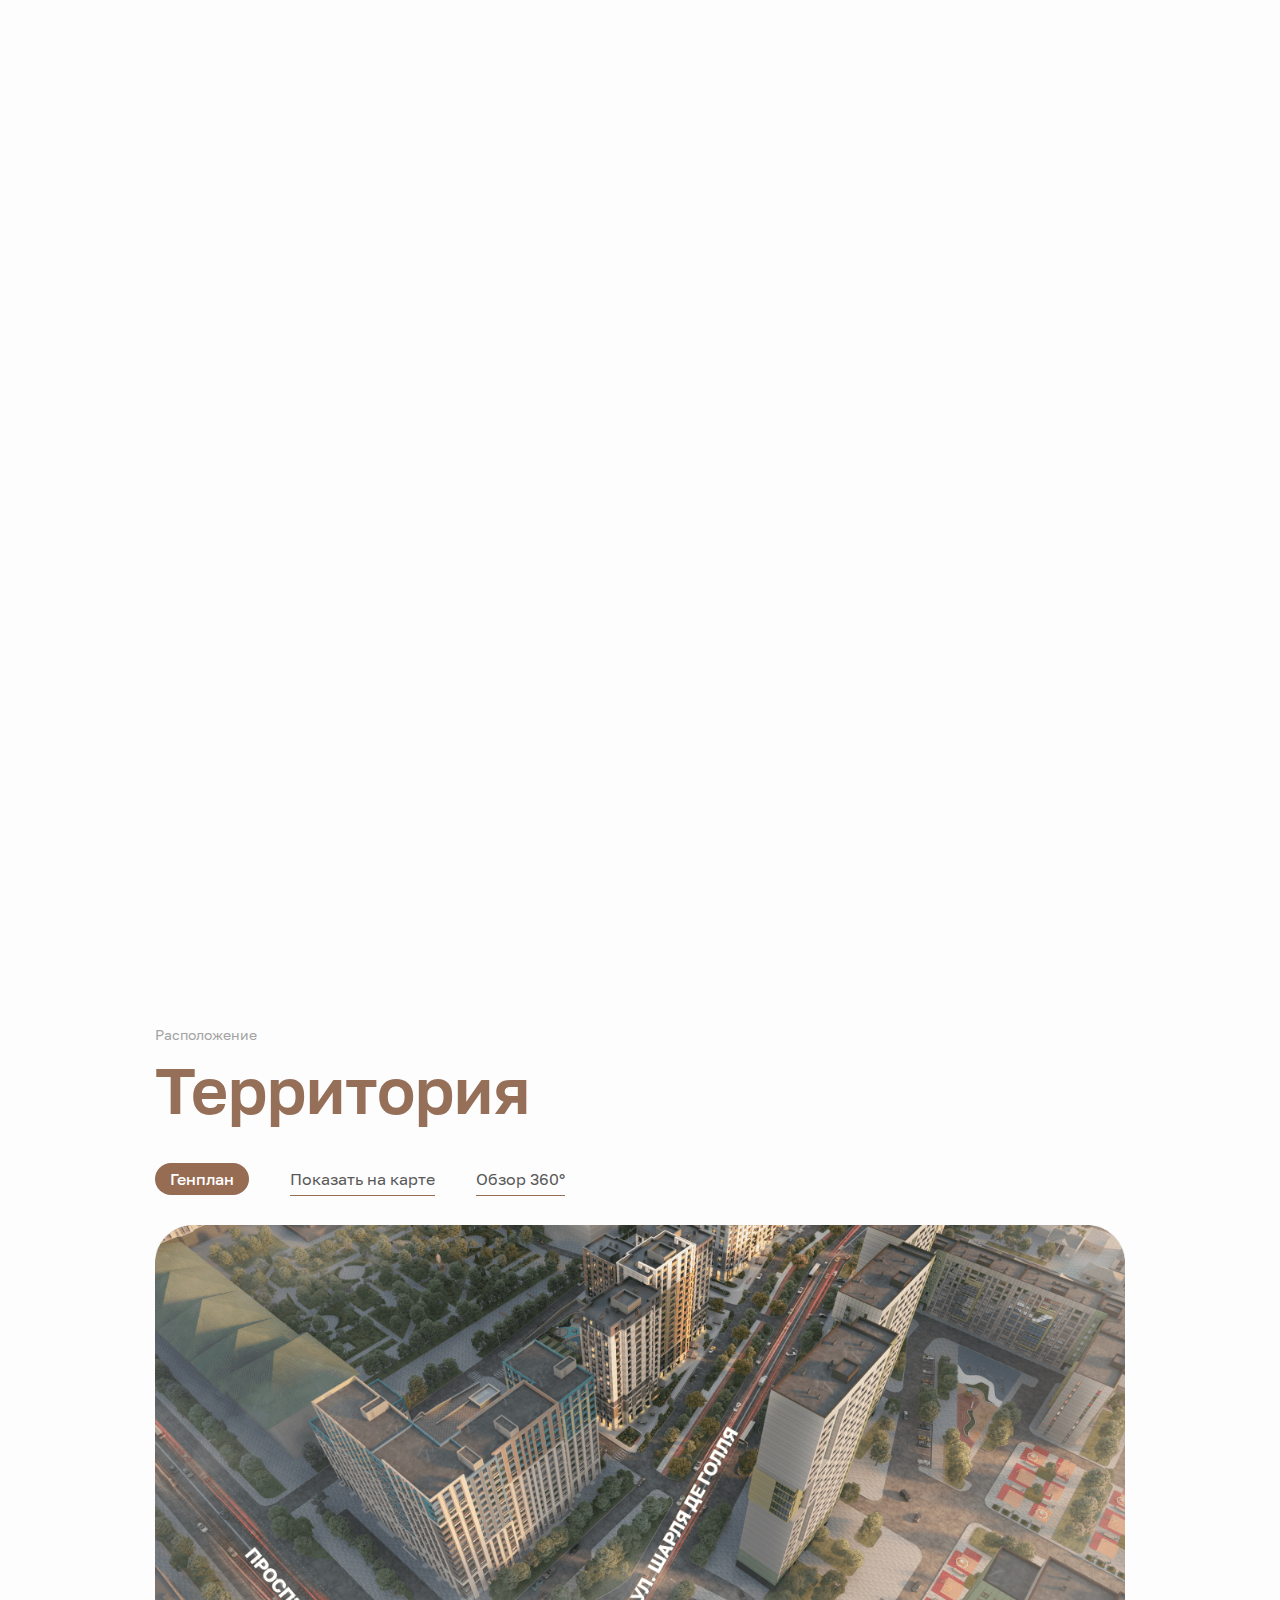
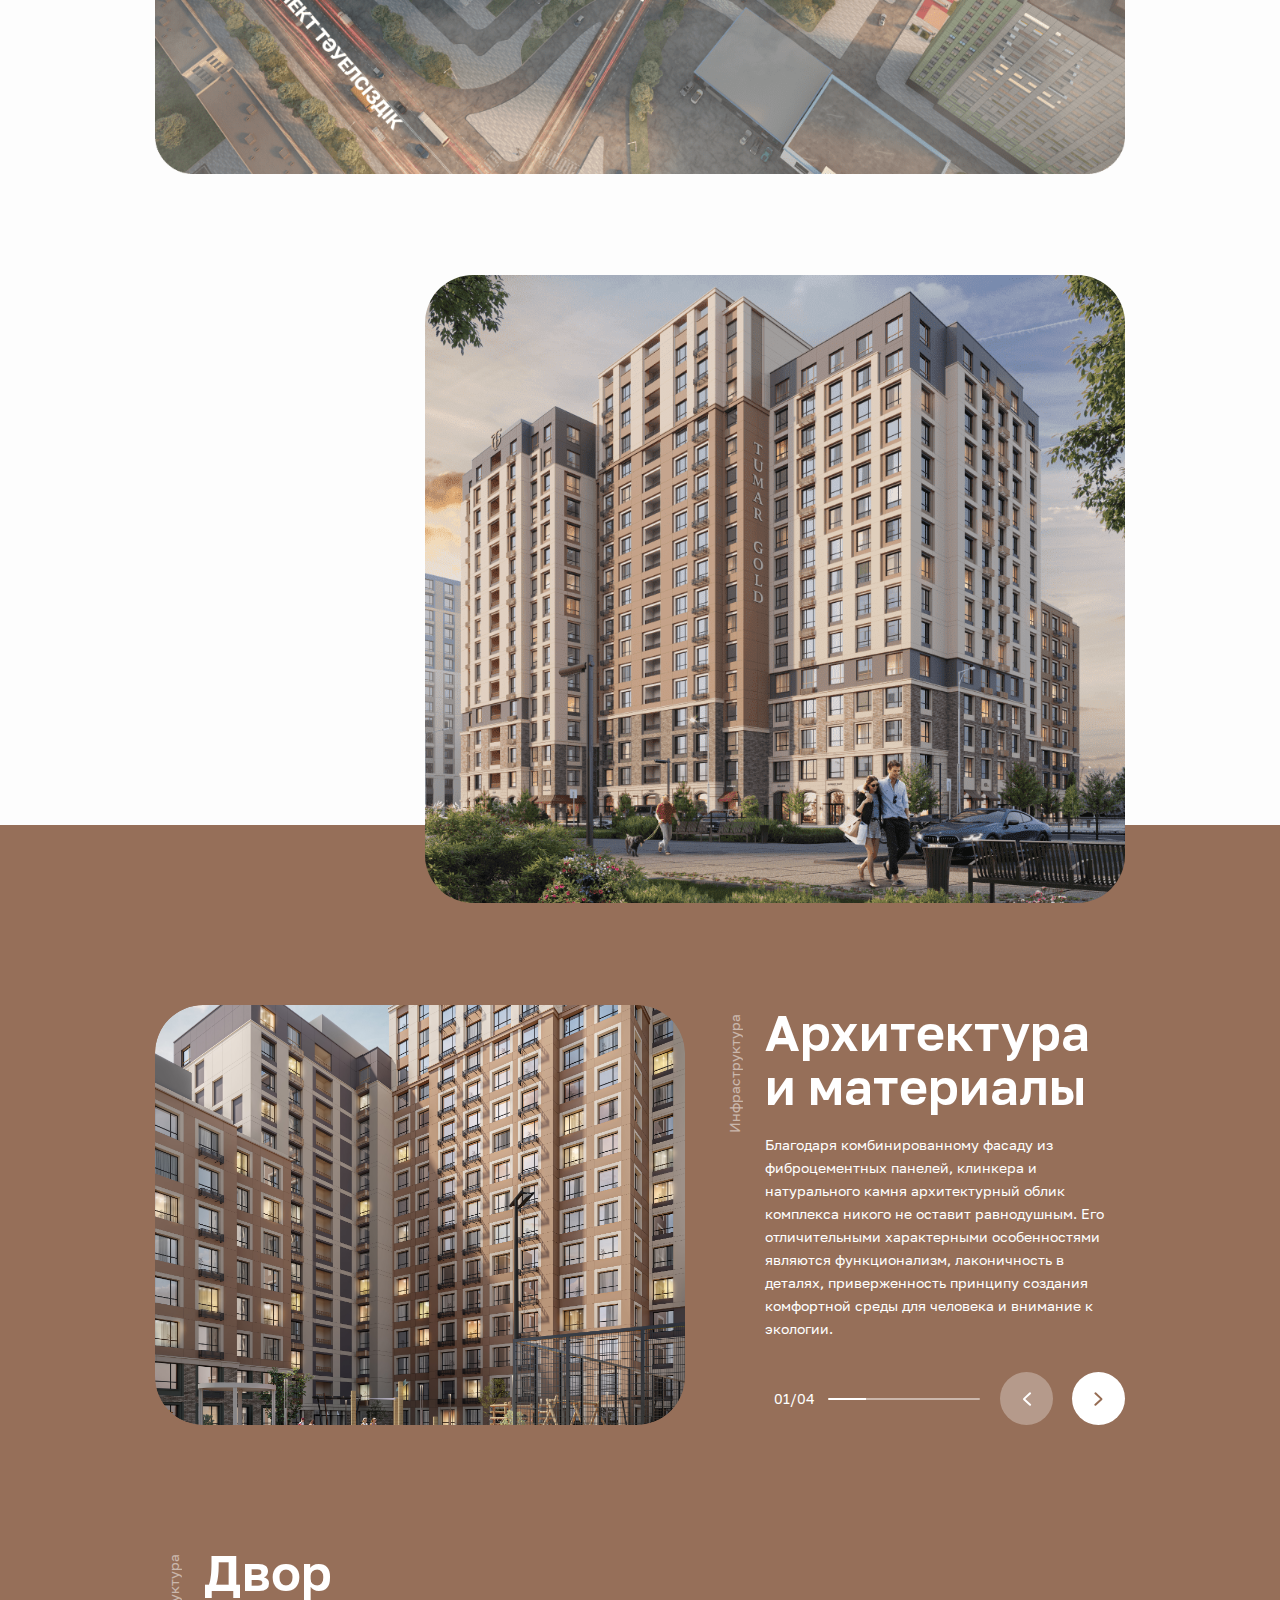
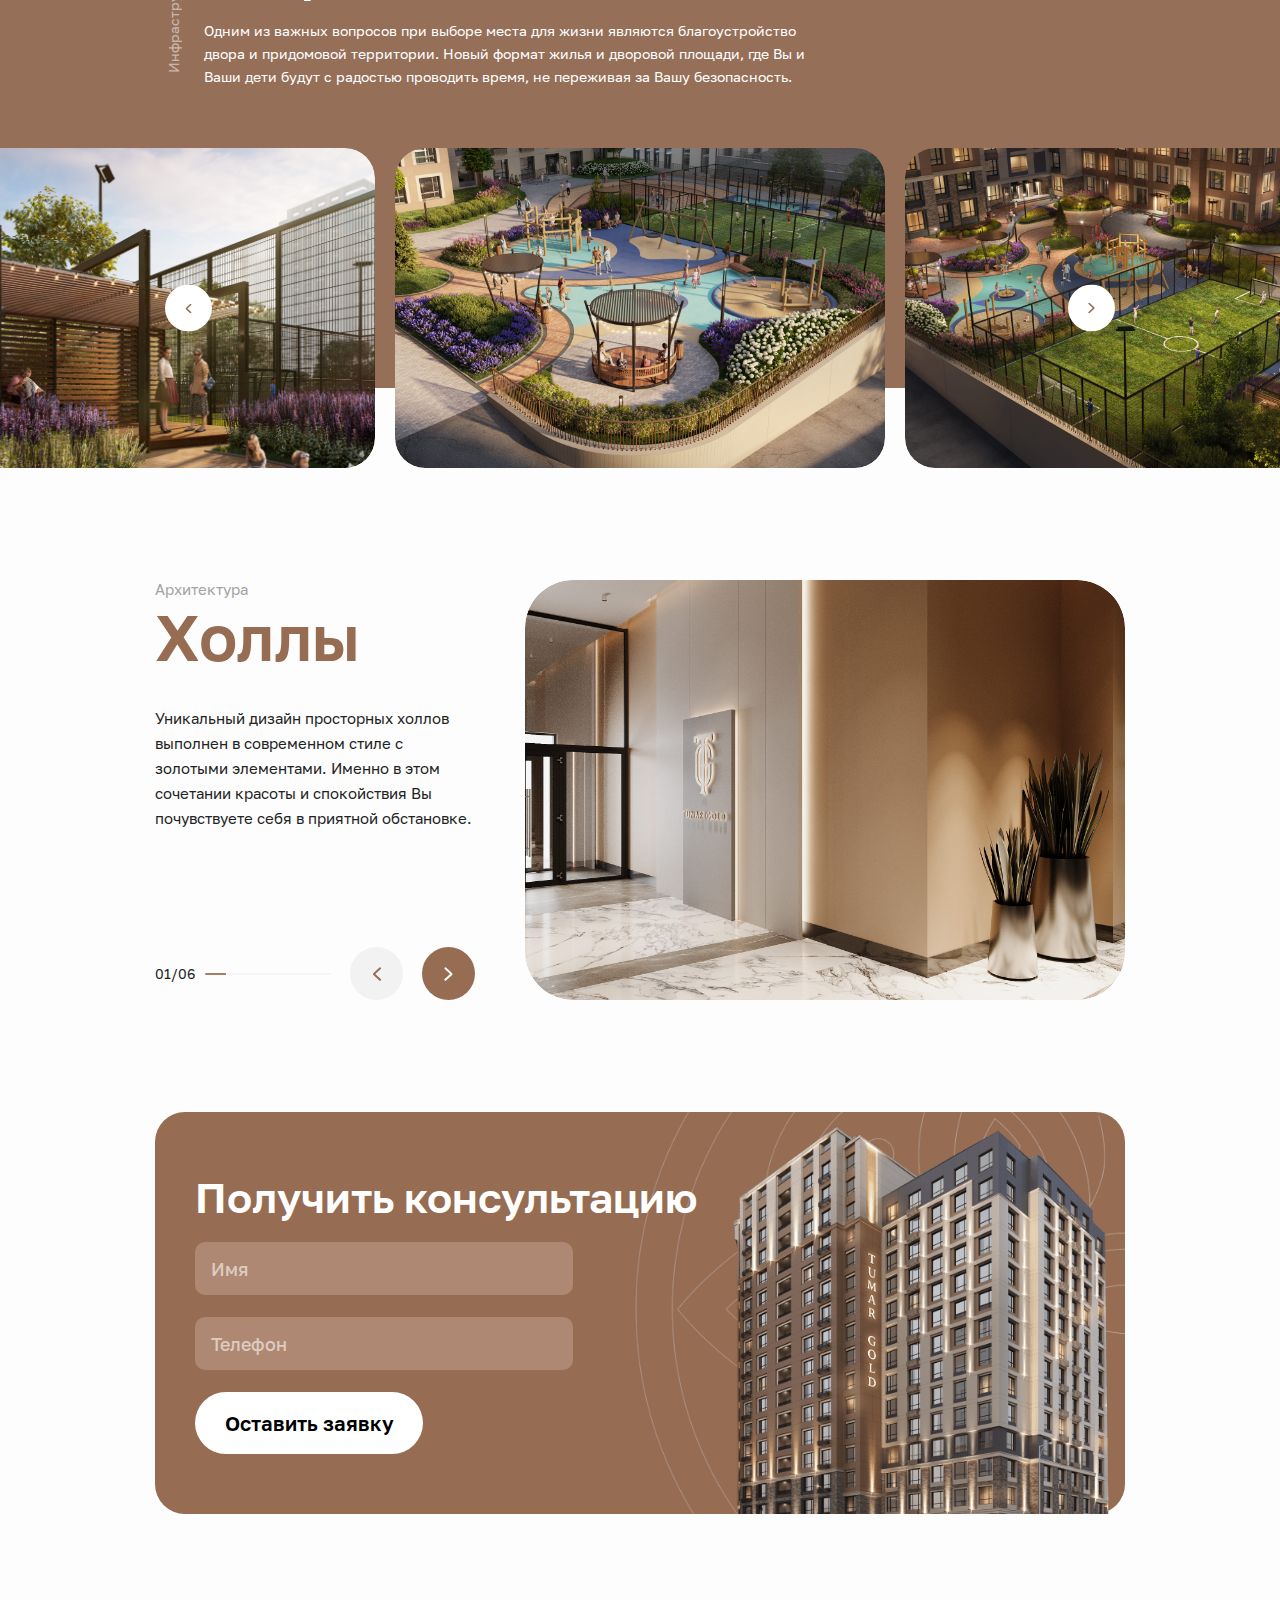
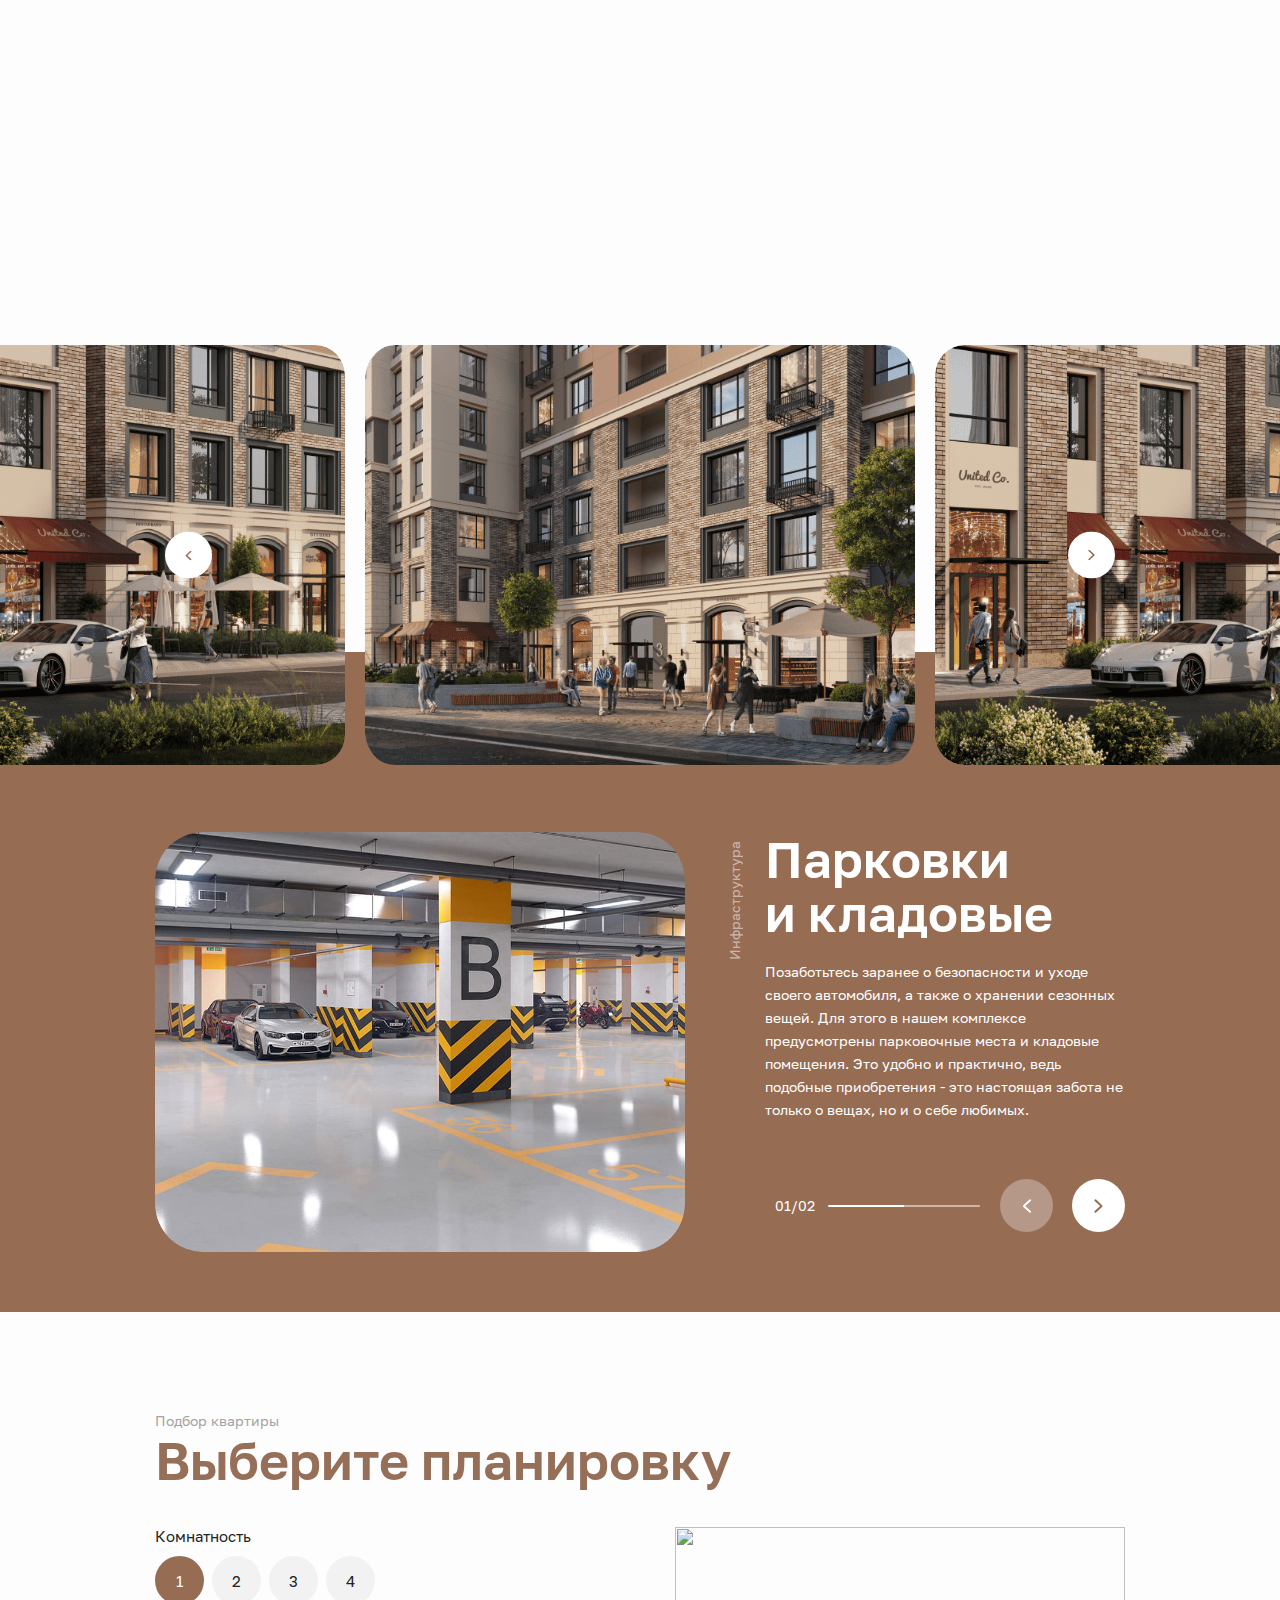
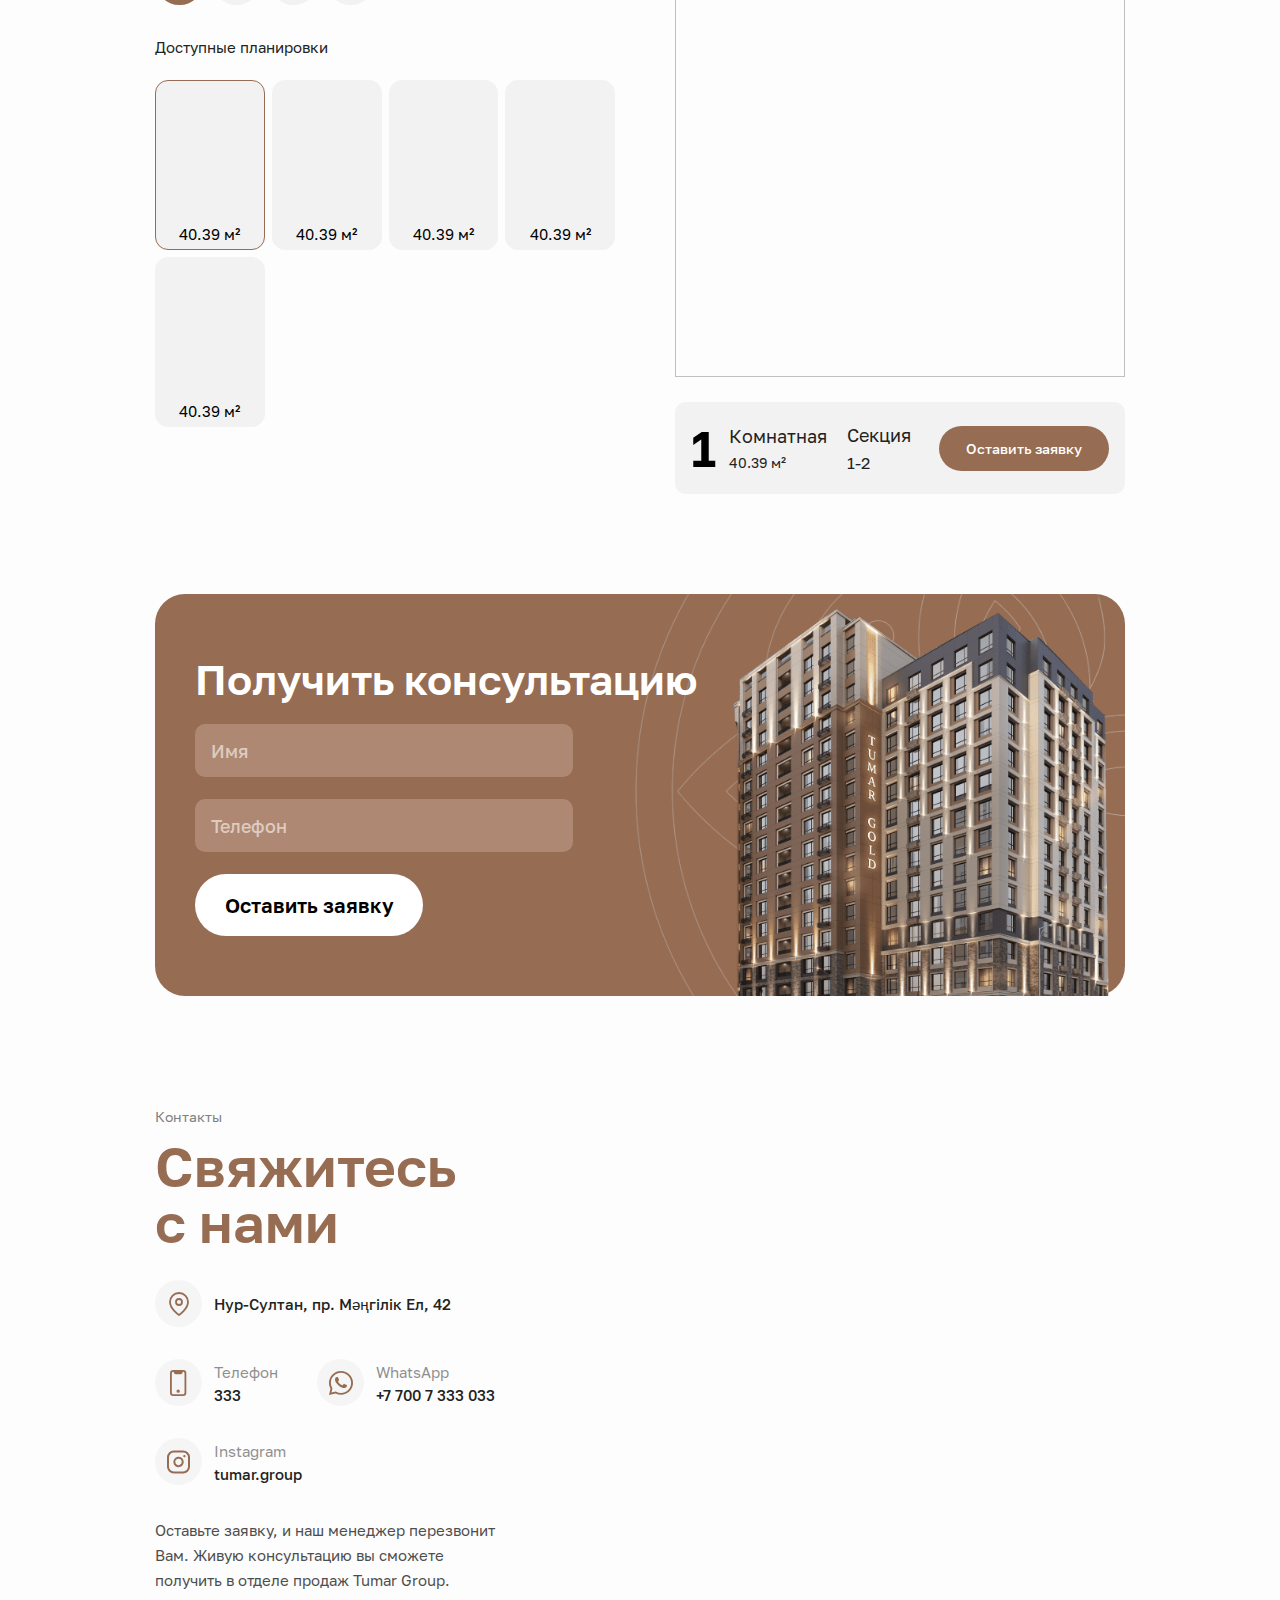
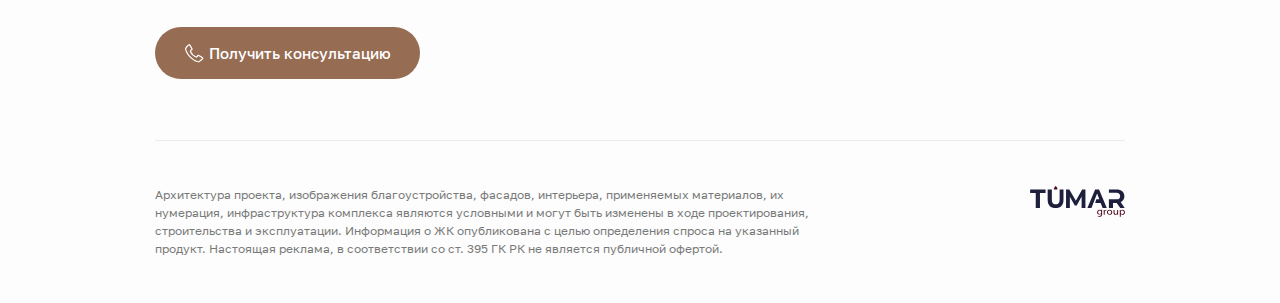
==== commit df043a95: "whatsapp" ====
--- a/index.html
+++ b/index.html
@@ -11,6 +11,12 @@
     <link rel="stylesheet" href="css/style.css" />
   </head>
   <body>
+    <div class="preloader">
+      <div class="preloader__row">
+        <div class="preloader__item"><img src="images/tumar.svg" alt="" /></div>
+        <div class="preloader__line">TUMAR GOLD - СДЕЛАЙТЕ МЕЧТУ РЕАЛЬНОСТЬЮ</div>
+      </div>
+    </div>
     <div class="wrapper">
       <header class="header">
         <div class="container">
@@ -20,7 +26,7 @@
             </a>
             <div class="header__item">
               <a href="tel:333" class="header__number desk"><img src="images/header-tel.svg" alt="" /> 333</a>
-              <a href="#" class="header__whatsapp desk"><img src="images/header-whatsapp.svg" alt="" />WhatsApp</a>
+              <a href="https://web.whatsapp.com/send?phone=77007333033" target="_blank" class="header__whatsapp desk"><img src="images/header-whatsapp.svg" alt="" />WhatsApp</a>
               <a href="#modal" data-fancybox="" class="header__btn desk"
                 ><img src="images/header-call.svg" alt="" />Консультация</a
               >
@@ -49,7 +55,7 @@
             <div class="drop-menu__end">
               <div class="drop-menu__mobile">
                 <div class="drop-menu__btns">
-                  <a href="#" class="header__whatsapp mobile"
+                  <a href="https://web.whatsapp.com/send?phone=77007333033" target="_blank" class="header__whatsapp mobile"
                     ><img src="images/header-whatsapp.svg" alt="" />WhatsApp</a
                   >
                   <a href="#modal" data-fancybox="" class="header__btn mobile"
@@ -93,7 +99,7 @@
                   </a>
                 </li>
                 <li>
-                  <a href="#">
+                  <a href="https://web.whatsapp.com/send?phone=77007333033" target="_blank">
                     <svg width="25" height="25" viewBox="0 0 25 25" fill="none" xmlns="http://www.w3.org/2000/svg">
                       <path
                         d="M12.9059 0.237671H12.8999C6.22976 0.237671 0.805664 5.66328 0.805664 12.3349C0.805664 14.9812 1.65852 17.4339 3.10867 19.4254L1.60106 23.9195L6.25093 22.4331C8.1638 23.7002 10.4456 24.4321 12.9059 24.4321C19.576 24.4321 25.0001 19.005 25.0001 12.3349C25.0001 5.66479 19.576 0.237671 12.9059 0.237671Z"
@@ -170,7 +176,8 @@
                 <div class="about__subtitle">О проекте</div>
               </div>
               <div class="about__info element-animation">
-                Tumar Gold - жилой комплекс, открывающий серию новых современных домов Tumar Collection по ул. Шарля де Голля.
+                Tumar Gold - жилой комплекс, открывающий серию новых современных домов Tumar Collection по ул. Шарля де
+                Голля.
               </div>
               <div class="about__text element-animation">
                 Жилой комплекс обладает продуманными планировочными решениями, в которых предусмотрено множество
@@ -447,9 +454,7 @@
                       <img src="images/plus.svg" alt="" />
                     </div>
                   </div>
-                  <div class="material__block-body">
-                    клинкерная плитка, фиброцементные панели.
-                  </div>
+                  <div class="material__block-body">клинкерная плитка, фиброцементные панели.</div>
                 </div>
                 <div class="material__block material__block-second element-animation">
                   <div class="material__block-header">
@@ -487,8 +492,7 @@
                       <img src="images/plus.svg" alt="" />
                     </div>
                   </div>
-                  <div class="material__block-body">Натуральный камень
-                    «Лаймстоун»</div>
+                  <div class="material__block-body">Натуральный камень «Лаймстоун»</div>
                 </div>
                 <div class="material__block material__block-seven element-animation">
                   <div class="material__block-header">
@@ -667,7 +671,8 @@
           <div class="comerc__info element-animation">
             Успех вашего бизнеса зависит от различных составляющих: правильная локация, оптимальный клиентопоток,
             высокие потолки в помещении и свободные планировки. Все это вкупе с приятным фасадом и архитектурой делают
-            коммерческие помещения в ЖК Tumar Gold весьма привлекательными как для инвесторов, так и для будущих клиентов.
+            коммерческие помещения в ЖК Tumar Gold весьма привлекательными как для инвесторов, так и для будущих
+            клиентов.
           </div>
         </div>
         <div class="comerc__slider-inner">
@@ -752,75 +757,33 @@
                   <div class="appart__blocks">
                     <div class="appart__block active" data-info-current="1-2">
                       <div class="appart__block-image">
-                        <img src="images/appart.png" alt="" />
+                        <img src="images/appart-1-1.png" alt="" />
                       </div>
                       <div class="appart__block-size">40.39 м²</div>
                     </div>
-                    <div class="appart__block" data-info-current="1-3">
-                      <div class="appart__block-image">
-                        <img src="images/appart2.png" alt="" />
-                      </div>
-                      <div class="appart__block-size">42.39 м²</div>
-                    </div>
-                    <div class="appart__block" data-info-current="2-2">
-                      <div class="appart__block-image">
-                        <img src="images/appart.png" alt="" />
-                      </div>
-                      <div class="appart__block-size">43.39 м²</div>
-                    </div>
-                    <div class="appart__block" data-info-current="3-4">
-                      <div class="appart__block-image">
-                        <img src="images/appart2.png" alt="" />
-                      </div>
-                      <div class="appart__block-size">44.39 м²</div>
-                    </div>
-                    <div class="appart__block" data-info-current="2-5">
-                      <div class="appart__block-image">
-                        <img src="images/appart.png" alt="" />
-                      </div>
-                      <div class="appart__block-size">45.39 м²</div>
-                    </div>
-                    <div class="appart__block" data-info-current="3-6">
-                      <div class="appart__block-image">
-                        <img src="images/appart2.png" alt="" />
-                      </div>
-                      <div class="appart__block-size">46.39 м²</div>
-                    </div>
                     <div class="appart__block" data-info-current="1-2">
                       <div class="appart__block-image">
-                        <img src="images/appart.png" alt="" />
-                      </div>
-                      <div class="appart__block-size">47.39 м²</div>
-                    </div>
-                    <div class="appart__block" data-info-current="2-2">
-                      <div class="appart__block-image">
-                        <img src="images/appart2.png" alt="" />
-                      </div>
-                      <div class="appart__block-size">48.39 м²</div>
-                    </div>
-                    <div class="appart__block" data-info-current="3-4">
-                      <div class="appart__block-image">
-                        <img src="images/appart.png" alt="" />
-                      </div>
-                      <div class="appart__block-size">49.39 м²</div>
-                    </div>
-                    <div class="appart__block" data-info-current="3-4">
-                      <div class="appart__block-image">
-                        <img src="images/appart2.png" alt="" />
-                      </div>
-                      <div class="appart__block-size">50.39 м²</div>
-                    </div>
-                    <div class="appart__block" data-info-current="2-3">
-                      <div class="appart__block-image">
-                        <img src="images/appart.png" alt="" />
-                      </div>
-                      <div class="appart__block-size">51.39 м²</div>
+                        <img src="images/appart-1-2.png" alt="" />
+                      </div>
+                      <div class="appart__block-size">40.39 м²</div>
                     </div>
                     <div class="appart__block" data-info-current="1-2">
                       <div class="appart__block-image">
-                        <img src="images/appart2.png" alt="" />
-                      </div>
-                      <div class="appart__block-size">52.39 м²</div>
+                        <img src="images/appart-1-3.png" alt="" />
+                      </div>
+                      <div class="appart__block-size">40.39 м²</div>
+                    </div>
+                    <div class="appart__block" data-info-current="1-2">
+                      <div class="appart__block-image">
+                        <img src="images/appart-1-4.png" alt="" />
+                      </div>
+                      <div class="appart__block-size">40.39 м²</div>
+                    </div>
+                    <div class="appart__block" data-info-current="1-2">
+                      <div class="appart__block-image">
+                        <img src="images/appart-1-5.png" alt="" />
+                      </div>
+                      <div class="appart__block-size">40.39 м²</div>
                     </div>
                   </div>
                 </div>
@@ -828,75 +791,33 @@
                   <div class="appart__blocks">
                     <div class="appart__block active" data-info-current="1-2">
                       <div class="appart__block-image">
-                        <img src="images/appart.png" alt="" />
+                        <img src="images/appart-2-1.png" alt="" />
                       </div>
                       <div class="appart__block-size">40.39 м²</div>
                     </div>
                     <div class="appart__block" data-info-current="1-3">
                       <div class="appart__block-image">
-                        <img src="images/appart2.png" alt="" />
+                        <img src="images/appart-2-2.png" alt="" />
                       </div>
                       <div class="appart__block-size">42.39 м²</div>
                     </div>
-                    <div class="appart__block" data-info-current="2-2">
-                      <div class="appart__block-image">
-                        <img src="images/appart.png" alt="" />
-                      </div>
-                      <div class="appart__block-size">43.39 м²</div>
-                    </div>
-                    <div class="appart__block" data-info-current="3-4">
-                      <div class="appart__block-image">
-                        <img src="images/appart2.png" alt="" />
-                      </div>
-                      <div class="appart__block-size">44.39 м²</div>
-                    </div>
-                    <div class="appart__block" data-info-current="2-5">
-                      <div class="appart__block-image">
-                        <img src="images/appart.png" alt="" />
-                      </div>
-                      <div class="appart__block-size">45.39 м²</div>
-                    </div>
-                    <div class="appart__block" data-info-current="3-6">
-                      <div class="appart__block-image">
-                        <img src="images/appart2.png" alt="" />
-                      </div>
-                      <div class="appart__block-size">46.39 м²</div>
-                    </div>
-                    <div class="appart__block" data-info-current="1-2">
-                      <div class="appart__block-image">
-                        <img src="images/appart.png" alt="" />
-                      </div>
-                      <div class="appart__block-size">47.39 м²</div>
-                    </div>
-                    <div class="appart__block" data-info-current="2-2">
-                      <div class="appart__block-image">
-                        <img src="images/appart2.png" alt="" />
-                      </div>
-                      <div class="appart__block-size">48.39 м²</div>
-                    </div>
-                    <div class="appart__block" data-info-current="3-4">
-                      <div class="appart__block-image">
-                        <img src="images/appart.png" alt="" />
-                      </div>
-                      <div class="appart__block-size">49.39 м²</div>
-                    </div>
-                    <div class="appart__block" data-info-current="3-4">
-                      <div class="appart__block-image">
-                        <img src="images/appart2.png" alt="" />
-                      </div>
-                      <div class="appart__block-size">50.39 м²</div>
-                    </div>
-                    <div class="appart__block" data-info-current="2-3">
-                      <div class="appart__block-image">
-                        <img src="images/appart.png" alt="" />
-                      </div>
-                      <div class="appart__block-size">51.39 м²</div>
-                    </div>
-                    <div class="appart__block" data-info-current="1-2">
-                      <div class="appart__block-image">
-                        <img src="images/appart2.png" alt="" />
-                      </div>
-                      <div class="appart__block-size">52.39 м²</div>
+                    <div class="appart__block" data-info-current="1-3">
+                      <div class="appart__block-image">
+                        <img src="images/appart-2-3.png" alt="" />
+                      </div>
+                      <div class="appart__block-size">42.39 м²</div>
+                    </div>
+                    <div class="appart__block" data-info-current="1-3">
+                      <div class="appart__block-image">
+                        <img src="images/appart-2-4.png" alt="" />
+                      </div>
+                      <div class="appart__block-size">42.39 м²</div>
+                    </div>
+                    <div class="appart__block" data-info-current="1-3">
+                      <div class="appart__block-image">
+                        <img src="images/appart-2-5.png" alt="" />
+                      </div>
+                      <div class="appart__block-size">42.39 м²</div>
                     </div>
                   </div>
                 </div>
@@ -904,75 +825,27 @@
                   <div class="appart__blocks">
                     <div class="appart__block active" data-info-current="1-2">
                       <div class="appart__block-image">
-                        <img src="images/appart.png" alt="" />
+                        <img src="images/appart-3-1.png" alt="" />
                       </div>
                       <div class="appart__block-size">40.39 м²</div>
                     </div>
                     <div class="appart__block" data-info-current="1-3">
                       <div class="appart__block-image">
-                        <img src="images/appart2.png" alt="" />
+                        <img src="images/appart-3-2.png" alt="" />
                       </div>
                       <div class="appart__block-size">42.39 м²</div>
                     </div>
-                    <div class="appart__block" data-info-current="2-2">
-                      <div class="appart__block-image">
-                        <img src="images/appart.png" alt="" />
-                      </div>
-                      <div class="appart__block-size">43.39 м²</div>
-                    </div>
-                    <div class="appart__block" data-info-current="3-4">
-                      <div class="appart__block-image">
-                        <img src="images/appart2.png" alt="" />
-                      </div>
-                      <div class="appart__block-size">44.39 м²</div>
-                    </div>
-                    <div class="appart__block" data-info-current="2-5">
-                      <div class="appart__block-image">
-                        <img src="images/appart.png" alt="" />
-                      </div>
-                      <div class="appart__block-size">45.39 м²</div>
-                    </div>
-                    <div class="appart__block" data-info-current="3-6">
-                      <div class="appart__block-image">
-                        <img src="images/appart2.png" alt="" />
-                      </div>
-                      <div class="appart__block-size">46.39 м²</div>
-                    </div>
-                    <div class="appart__block" data-info-current="1-2">
-                      <div class="appart__block-image">
-                        <img src="images/appart.png" alt="" />
-                      </div>
-                      <div class="appart__block-size">47.39 м²</div>
-                    </div>
-                    <div class="appart__block" data-info-current="2-2">
-                      <div class="appart__block-image">
-                        <img src="images/appart2.png" alt="" />
-                      </div>
-                      <div class="appart__block-size">48.39 м²</div>
-                    </div>
-                    <div class="appart__block" data-info-current="3-4">
-                      <div class="appart__block-image">
-                        <img src="images/appart.png" alt="" />
-                      </div>
-                      <div class="appart__block-size">49.39 м²</div>
-                    </div>
-                    <div class="appart__block" data-info-current="3-4">
-                      <div class="appart__block-image">
-                        <img src="images/appart2.png" alt="" />
-                      </div>
-                      <div class="appart__block-size">50.39 м²</div>
-                    </div>
-                    <div class="appart__block" data-info-current="2-3">
-                      <div class="appart__block-image">
-                        <img src="images/appart.png" alt="" />
-                      </div>
-                      <div class="appart__block-size">51.39 м²</div>
-                    </div>
-                    <div class="appart__block" data-info-current="1-2">
-                      <div class="appart__block-image">
-                        <img src="images/appart2.png" alt="" />
-                      </div>
-                      <div class="appart__block-size">52.39 м²</div>
+                    <div class="appart__block" data-info-current="1-3">
+                      <div class="appart__block-image">
+                        <img src="images/appart-3-3.png" alt="" />
+                      </div>
+                      <div class="appart__block-size">42.39 м²</div>
+                    </div>
+                    <div class="appart__block" data-info-current="1-3">
+                      <div class="appart__block-image">
+                        <img src="images/appart-3-4.png" alt="" />
+                      </div>
+                      <div class="appart__block-size">42.39 м²</div>
                     </div>
                   </div>
                 </div>
@@ -980,75 +853,27 @@
                   <div class="appart__blocks">
                     <div class="appart__block active" data-info-current="1-2">
                       <div class="appart__block-image">
-                        <img src="images/appart.png" alt="" />
+                        <img src="images/appart-4-1.png" alt="" />
                       </div>
                       <div class="appart__block-size">40.39 м²</div>
                     </div>
                     <div class="appart__block" data-info-current="1-3">
                       <div class="appart__block-image">
-                        <img src="images/appart2.png" alt="" />
+                        <img src="images/appart-4-2.png" alt="" />
                       </div>
                       <div class="appart__block-size">42.39 м²</div>
                     </div>
-                    <div class="appart__block" data-info-current="2-2">
-                      <div class="appart__block-image">
-                        <img src="images/appart.png" alt="" />
-                      </div>
-                      <div class="appart__block-size">43.39 м²</div>
-                    </div>
-                    <div class="appart__block" data-info-current="3-4">
-                      <div class="appart__block-image">
-                        <img src="images/appart2.png" alt="" />
-                      </div>
-                      <div class="appart__block-size">44.39 м²</div>
-                    </div>
-                    <div class="appart__block" data-info-current="2-5">
-                      <div class="appart__block-image">
-                        <img src="images/appart.png" alt="" />
-                      </div>
-                      <div class="appart__block-size">45.39 м²</div>
-                    </div>
-                    <div class="appart__block" data-info-current="3-6">
-                      <div class="appart__block-image">
-                        <img src="images/appart2.png" alt="" />
-                      </div>
-                      <div class="appart__block-size">46.39 м²</div>
-                    </div>
-                    <div class="appart__block" data-info-current="1-2">
-                      <div class="appart__block-image">
-                        <img src="images/appart.png" alt="" />
-                      </div>
-                      <div class="appart__block-size">47.39 м²</div>
-                    </div>
-                    <div class="appart__block" data-info-current="2-2">
-                      <div class="appart__block-image">
-                        <img src="images/appart2.png" alt="" />
-                      </div>
-                      <div class="appart__block-size">48.39 м²</div>
-                    </div>
-                    <div class="appart__block" data-info-current="3-4">
-                      <div class="appart__block-image">
-                        <img src="images/appart.png" alt="" />
-                      </div>
-                      <div class="appart__block-size">49.39 м²</div>
-                    </div>
-                    <div class="appart__block" data-info-current="3-4">
-                      <div class="appart__block-image">
-                        <img src="images/appart2.png" alt="" />
-                      </div>
-                      <div class="appart__block-size">50.39 м²</div>
-                    </div>
-                    <div class="appart__block" data-info-current="2-3">
-                      <div class="appart__block-image">
-                        <img src="images/appart.png" alt="" />
-                      </div>
-                      <div class="appart__block-size">51.39 м²</div>
-                    </div>
-                    <div class="appart__block" data-info-current="1-2">
-                      <div class="appart__block-image">
-                        <img src="images/appart2.png" alt="" />
-                      </div>
-                      <div class="appart__block-size">52.39 м²</div>
+                    <div class="appart__block" data-info-current="1-3">
+                      <div class="appart__block-image">
+                        <img src="images/appart-4-3.png" alt="" />
+                      </div>
+                      <div class="appart__block-size">42.39 м²</div>
+                    </div>
+                    <div class="appart__block" data-info-current="1-3">
+                      <div class="appart__block-image">
+                        <img src="images/appart-4-4.png" alt="" />
+                      </div>
+                      <div class="appart__block-size">42.39 м²</div>
                     </div>
                   </div>
                 </div>
@@ -1056,7 +881,7 @@
             </div>
             <div class="appart__right">
               <div class="appart__right-image">
-                <img src="images/appart.png" alt="" />
+                <img src="images/appart-1-1.png" alt="" />
               </div>
               <div class="appart__end">
                 <div class="appart__end-block">
@@ -1125,7 +950,7 @@
                   </div>
                   <div class="contacts__block-item">
                     <div class="contacts__head">WhatsApp</div>
-                    <a href="#" class="contacts__text">+7 700 7 333 033 </a>
+                    <a href="https://web.whatsapp.com/send?phone=77007333033" target="_blank" class="contacts__text">+7 700 7 333 033 </a>
                   </div>
                 </div>
                 <div class="contacts__block">
@@ -1325,7 +1150,7 @@
             iconImageSize: [32, 32],
             iconImageOffset: [-5, -24],
           })
-        
+
           // ШКОЛЫ
           schoolCollection1 = new ymaps.GeoObjectCollection(null, {
             preset: 'islands#yellowIcon',
@@ -1349,7 +1174,7 @@
             iconImageOffset: [-5, -24],
           })
           schoolCollection2.add(
-            new ymaps.Placemark([51.140240, 71.465767], {
+            new ymaps.Placemark([51.14024, 71.465767], {
               hintContent: 'Astana Mall',
             })
           )
@@ -1363,7 +1188,7 @@
             iconImageOffset: [-5, -24],
           })
           detsadCollection1.add(
-            new ymaps.Placemark([51.143305, 71.464250], {
+            new ymaps.Placemark([51.143305, 71.46425], {
               hintContent: 'Ясли-сад №8',
             })
           )
@@ -1389,7 +1214,7 @@
             iconImageOffset: [-5, -24],
           })
           detsadCollection3.add(
-            new ymaps.Placemark([51.141364, 71.464340], {
+            new ymaps.Placemark([51.141364, 71.46434], {
               hintContent: 'Фитнес-центр Winox',
             })
           )
@@ -1450,5 +1275,14 @@
         }
       }
     </script>
+    <script>
+      window.onload = function () {
+        document.body.classList.add('loaded_hiding')
+        window.setTimeout(function () {
+          document.body.classList.add('loaded')
+          document.body.classList.remove('loaded_hiding')
+        }, 500)
+      }
+    </script>
   </body>
 </html>
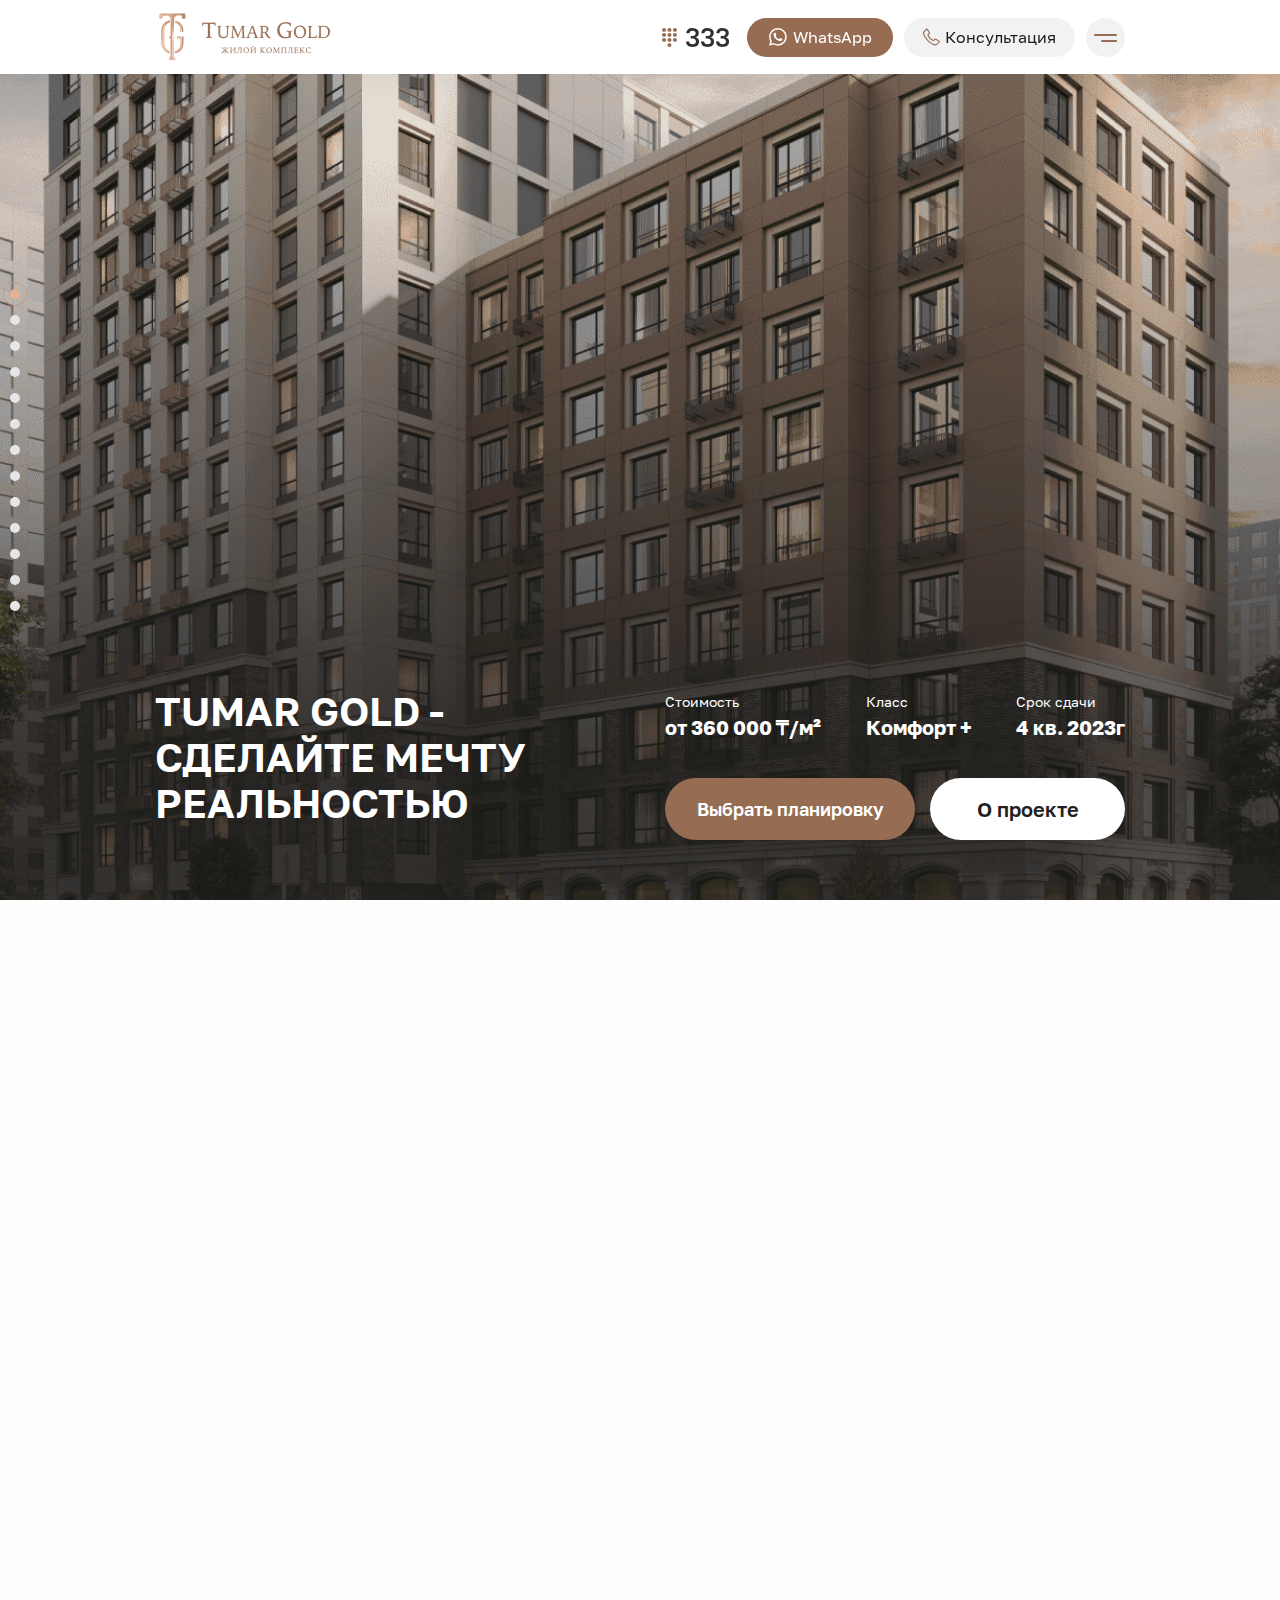
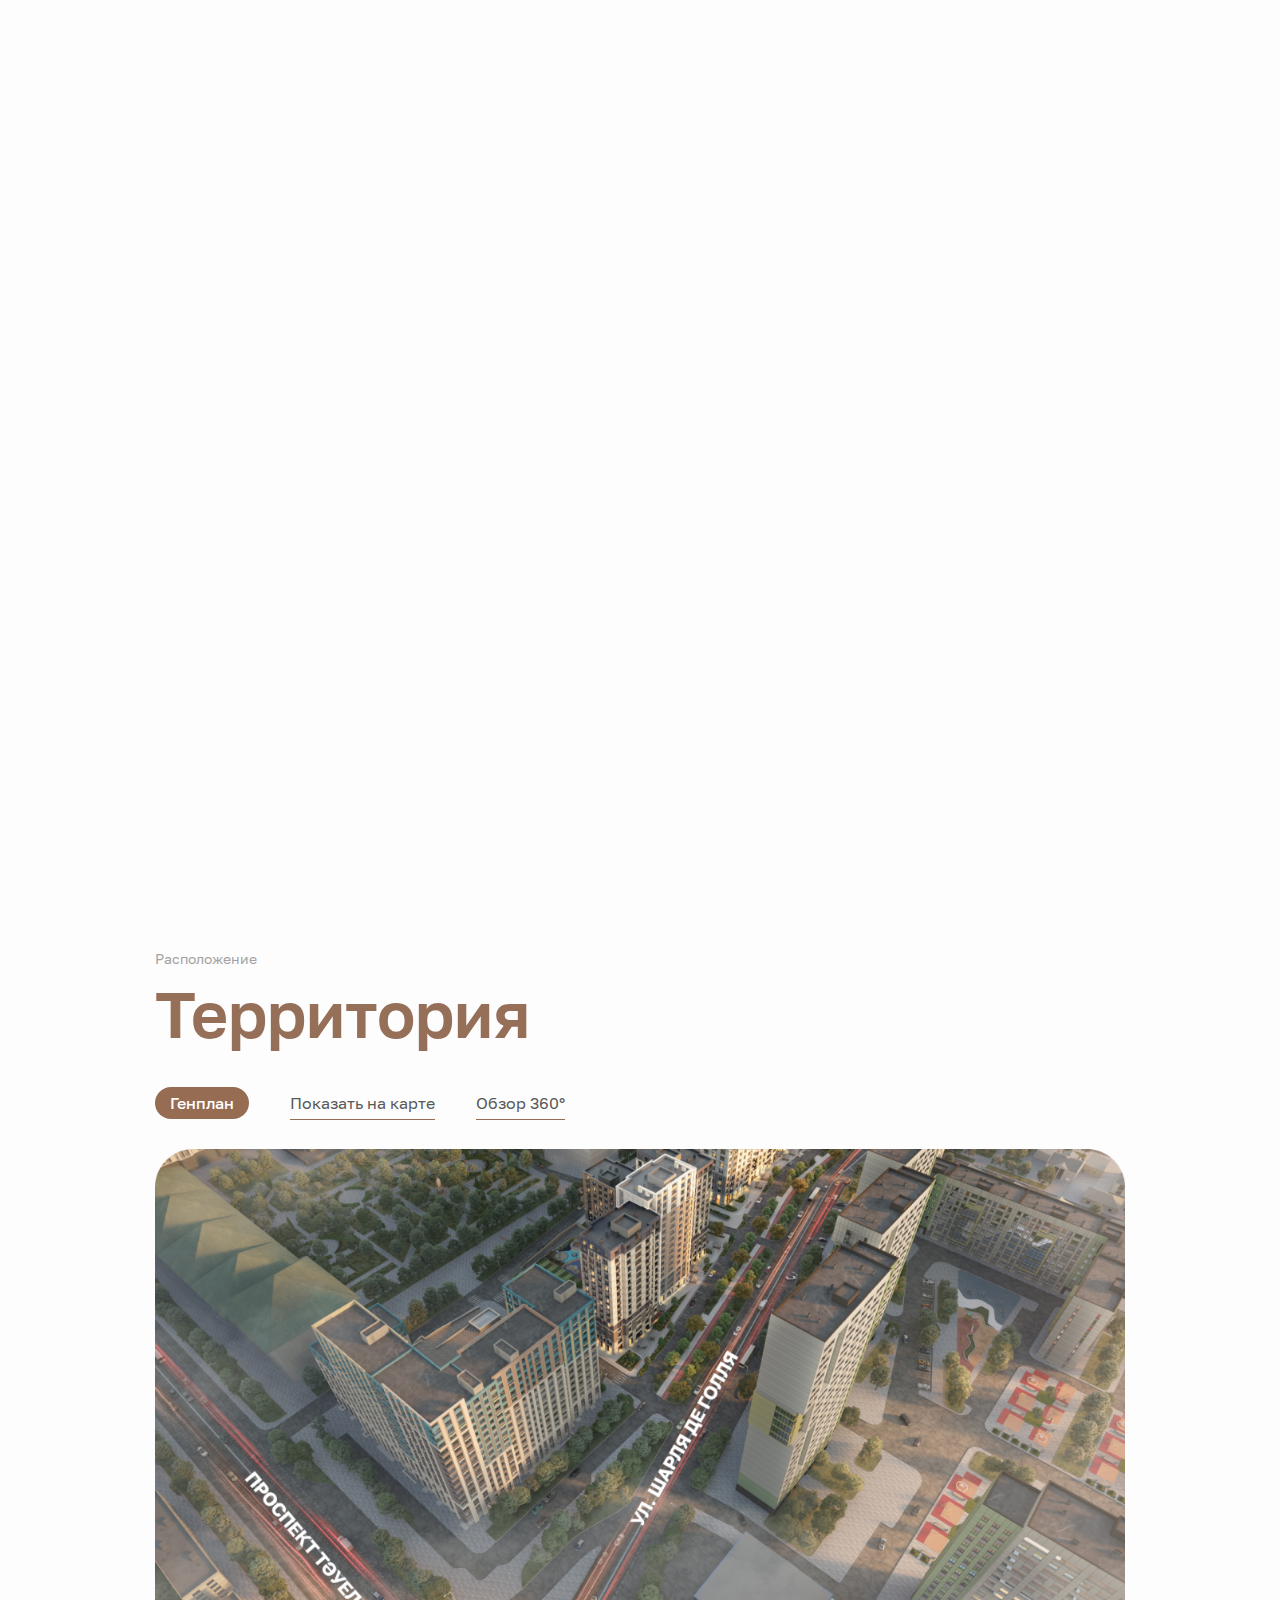
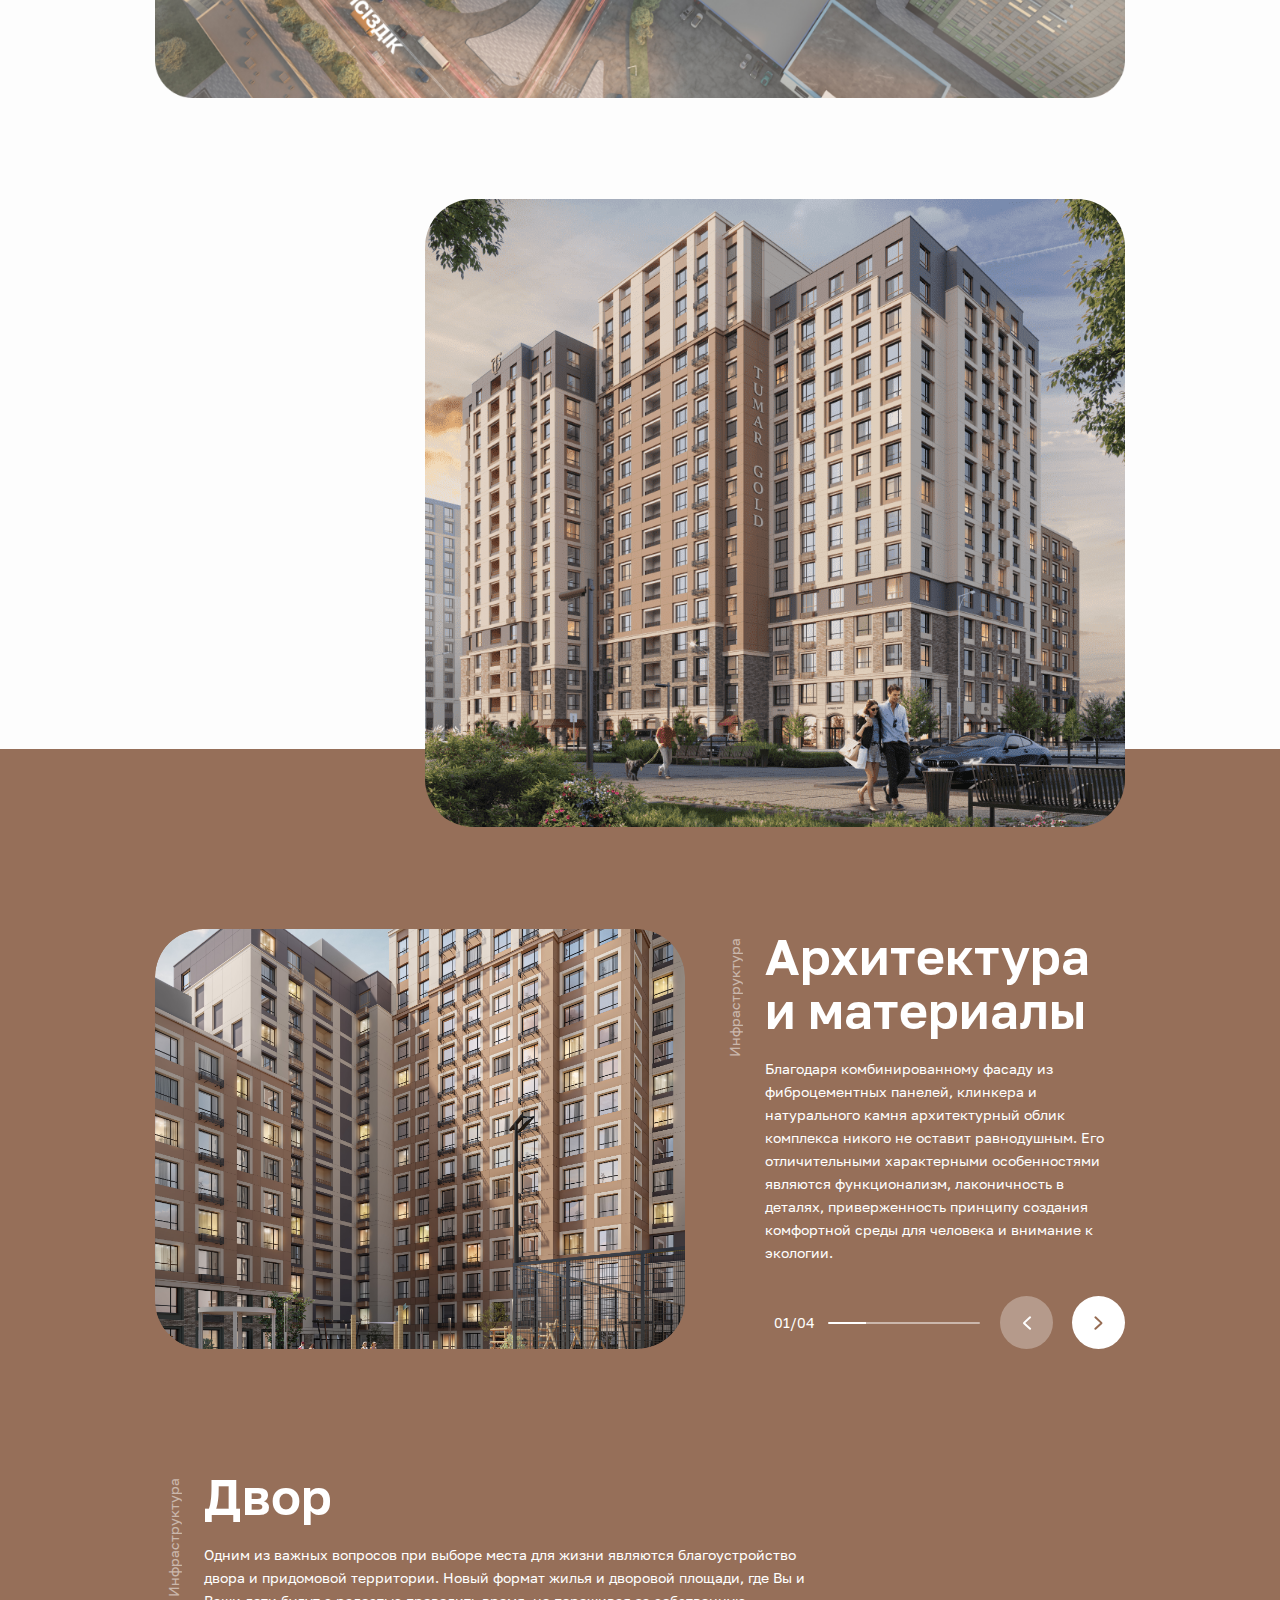
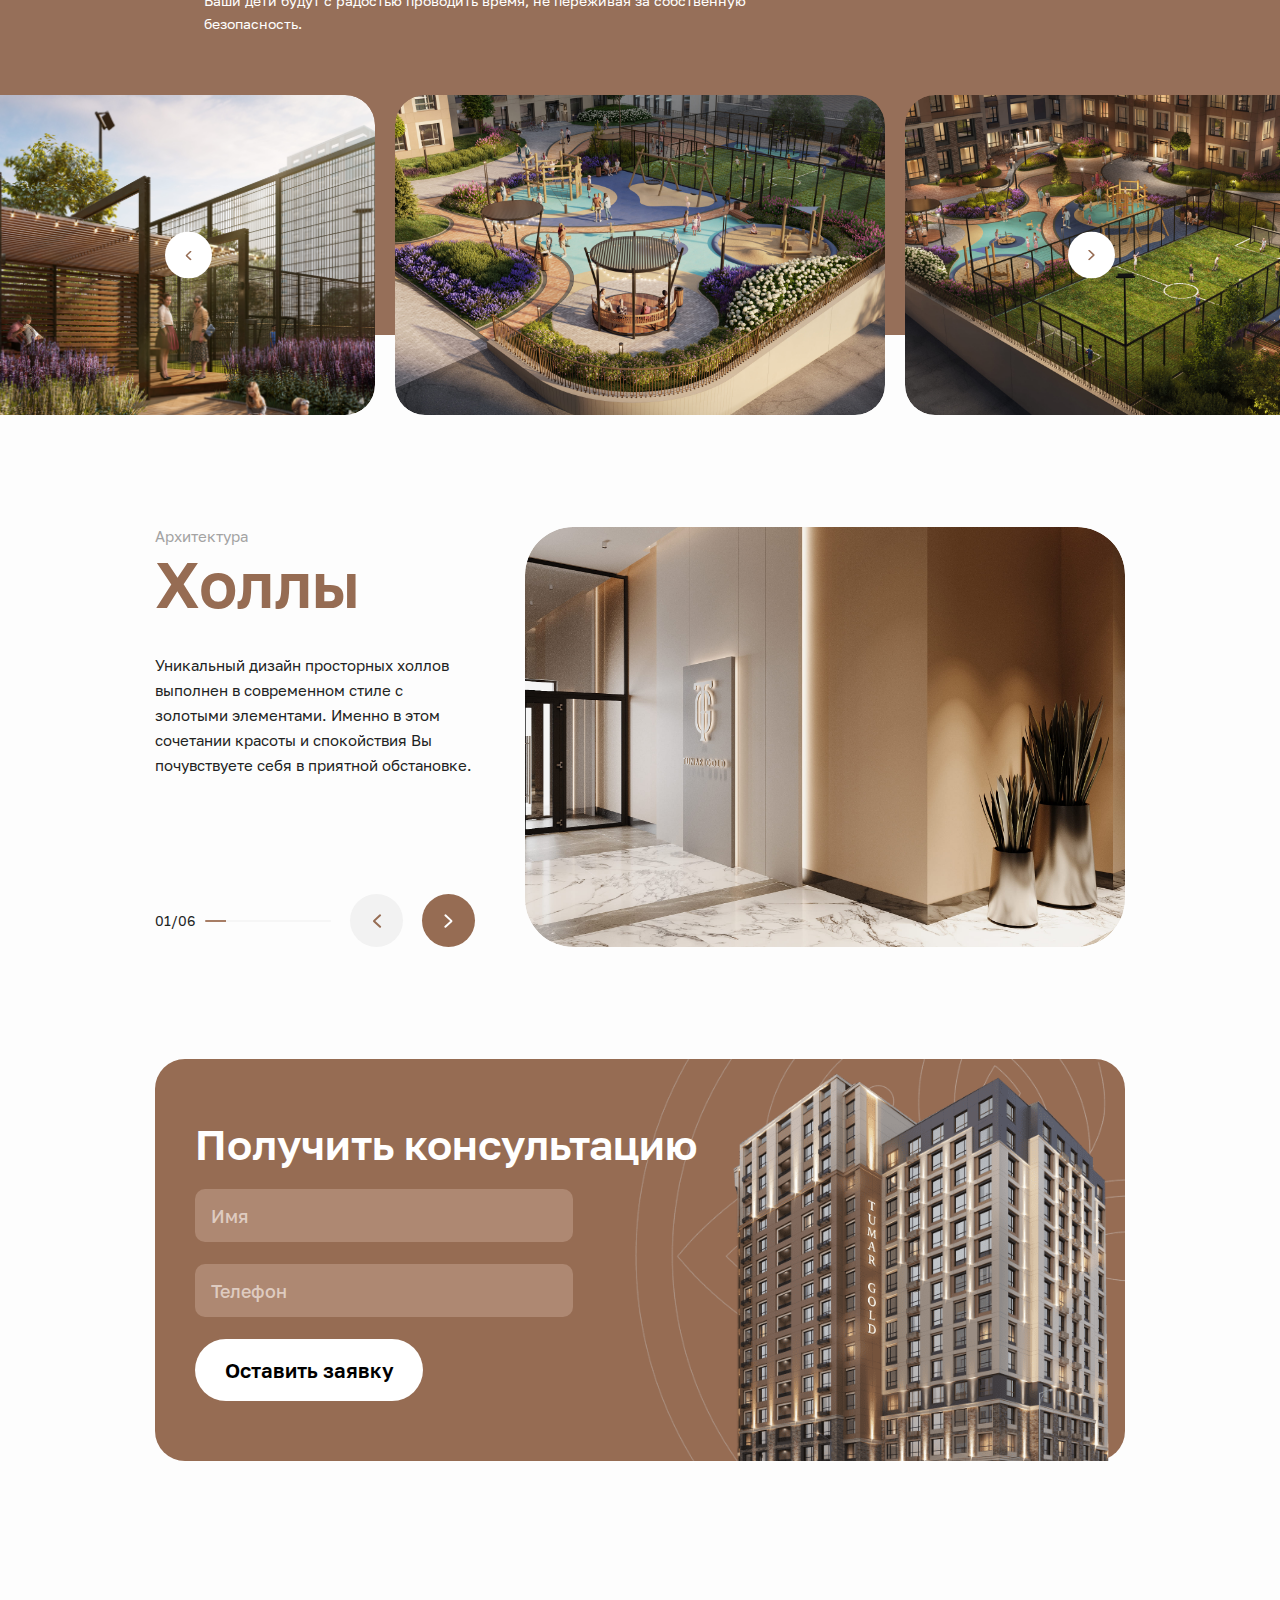
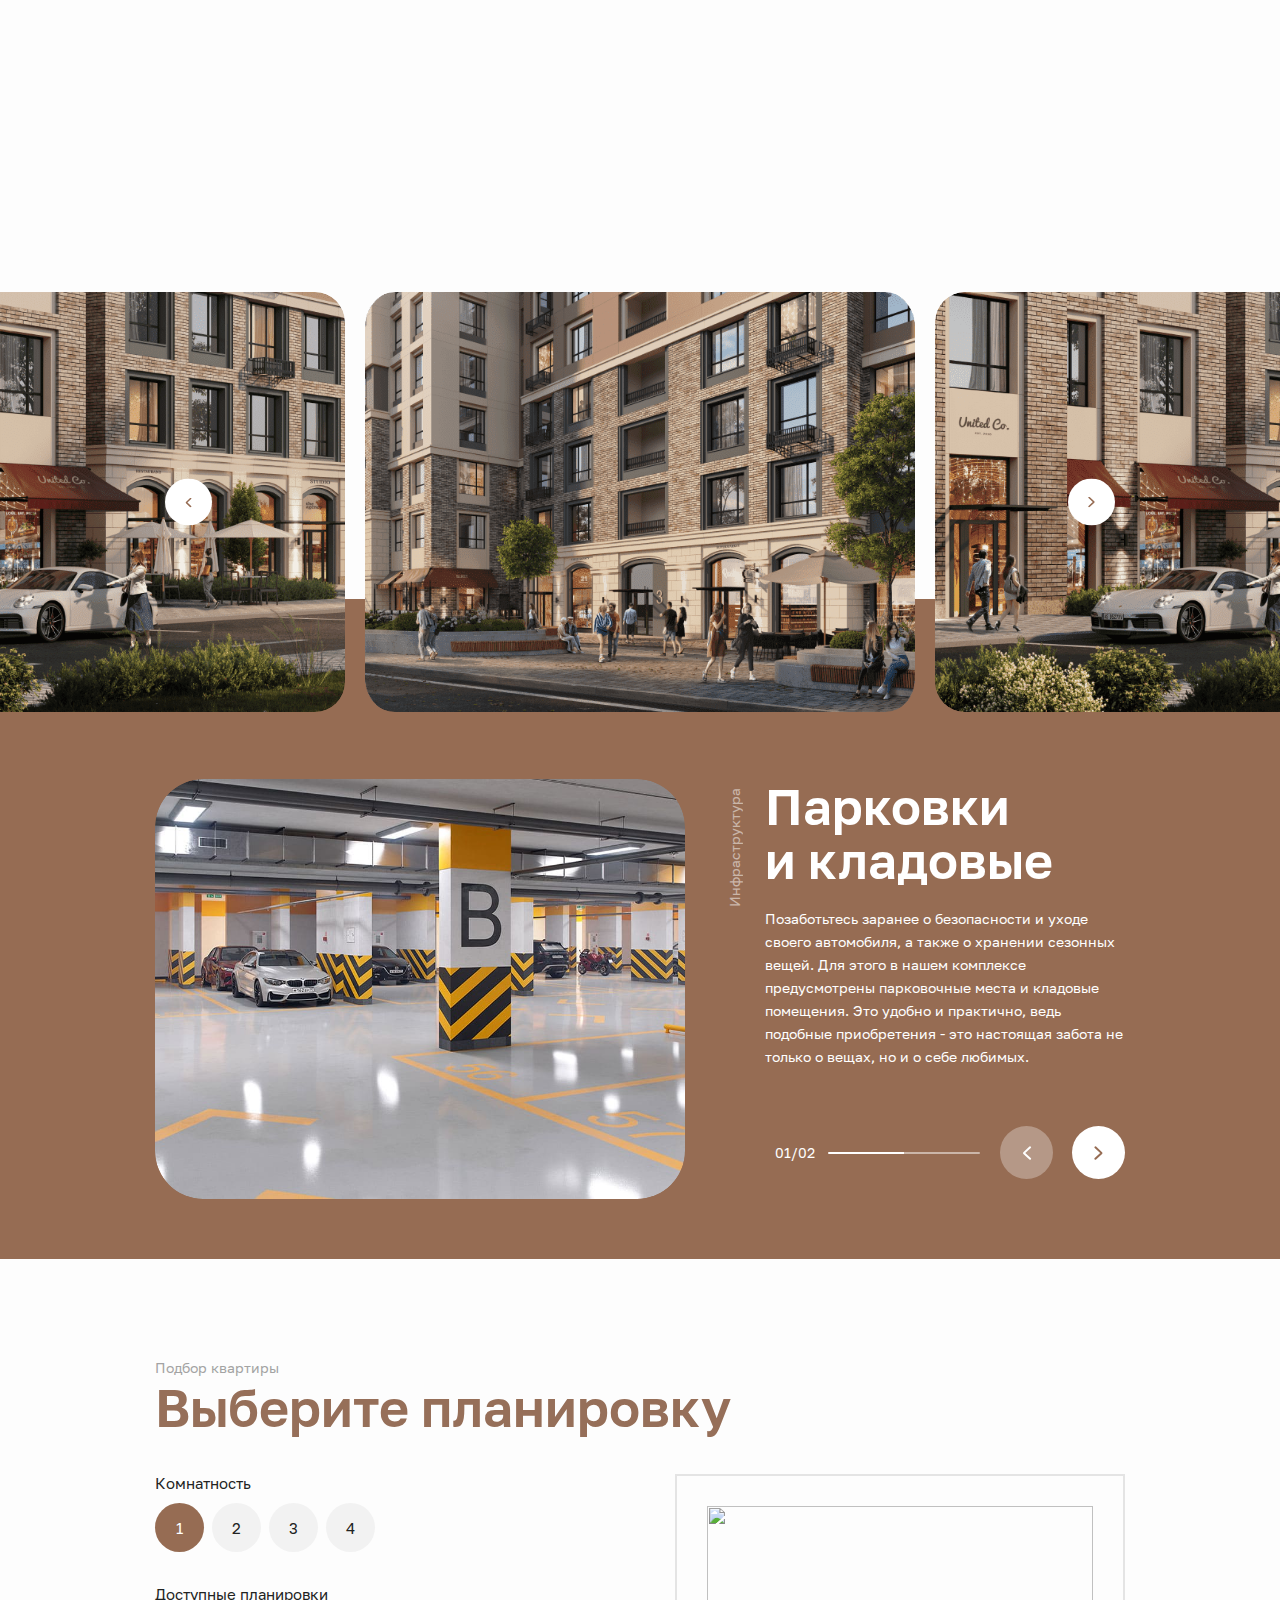
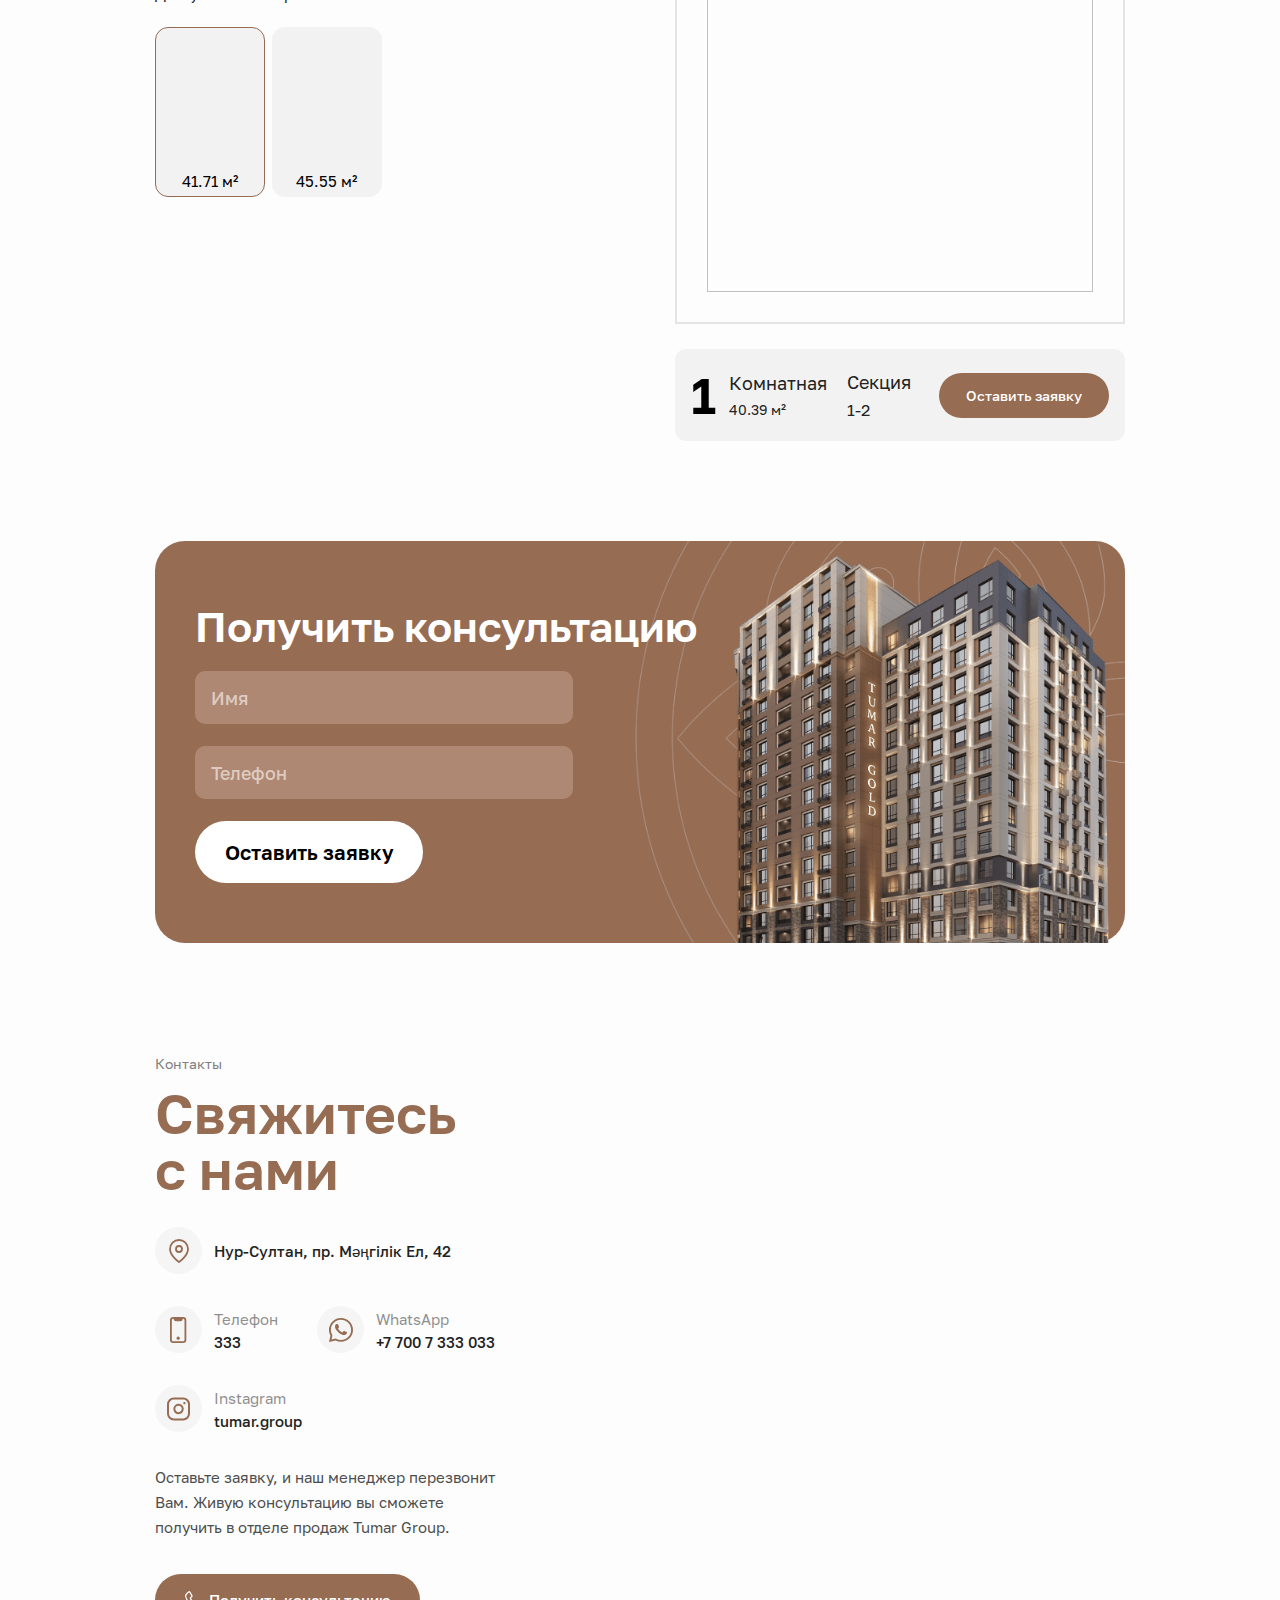
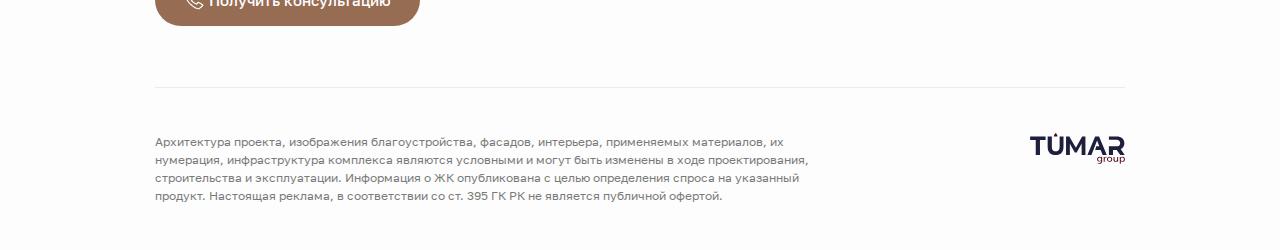
==== commit 7ea67c58: "pravki" ====
--- a/index.html
+++ b/index.html
@@ -12,6 +12,7 @@
   </head>
   <body>
     <div class="preloader">
+      <div class="preloader__frame"></div>
       <div class="preloader__row">
         <div class="preloader__item"><img src="images/tumar.svg" alt="" /></div>
         <div class="preloader__line">TUMAR GOLD - СДЕЛАЙТЕ МЕЧТУ РЕАЛЬНОСТЬЮ</div>
@@ -26,7 +27,9 @@
             </a>
             <div class="header__item">
               <a href="tel:333" class="header__number desk"><img src="images/header-tel.svg" alt="" /> 333</a>
-              <a href="https://web.whatsapp.com/send?phone=77007333033" target="_blank" class="header__whatsapp desk"><img src="images/header-whatsapp.svg" alt="" />WhatsApp</a>
+              <a href="https://web.whatsapp.com/send?phone=77007333033" target="_blank" class="header__whatsapp desk"
+                ><img src="images/header-whatsapp.svg" alt="" />WhatsApp</a
+              >
               <a href="#modal" data-fancybox="" class="header__btn desk"
                 ><img src="images/header-call.svg" alt="" />Консультация</a
               >
@@ -55,7 +58,10 @@
             <div class="drop-menu__end">
               <div class="drop-menu__mobile">
                 <div class="drop-menu__btns">
-                  <a href="https://web.whatsapp.com/send?phone=77007333033" target="_blank" class="header__whatsapp mobile"
+                  <a
+                    href="https://web.whatsapp.com/send?phone=77007333033"
+                    target="_blank"
+                    class="header__whatsapp mobile"
                     ><img src="images/header-whatsapp.svg" alt="" />WhatsApp</a
                   >
                   <a href="#modal" data-fancybox="" class="header__btn mobile"
@@ -146,7 +152,7 @@
               <div class="showcase__blocks">
                 <div class="showcase__block">
                   <div class="showcase__block-head">Стоимость</div>
-                  <div class="showcase__block-text">от 340 000 ₸/м²</div>
+                  <div class="showcase__block-text">от 360 000 ₸/м²</div>
                 </div>
                 <div class="showcase__block">
                   <div class="showcase__block-head">Класс</div>
@@ -186,7 +192,7 @@
               </div>
               <div class="about__file element-animation">
                 <a href="buklet_compressed.pdf" download="buklet_compressed.pdf" class="about__download">
-                  <img src="buklet_compressed.pdf" alt="" />
+                  <img src="images/download.svg" alt="" />
                 </a>
                 <div class="about__file-block">
                   <a href="buklet_compressed.pdf" download="buklet_compressed.pdf" class="about__file-name">
@@ -242,7 +248,7 @@
               </div>
               <div class="icons__block">
                 <div class="icons__head">Стоимость</div>
-                <div class="icons__text">от 340 000 ₸/м²</div>
+                <div class="icons__text">от 360 000 ₸/м²</div>
               </div>
             </div>
             <div class="icons__item element-animation">
@@ -367,15 +373,15 @@
               <div class="tumar__title">Cтроим семейные ценности вместе</div>
               <div class="tumar__text">
                 <p>
-                  Мы ставим перед собой амбициозные цели, разрабатываем уникальные проекты, которые наполнятся уютом
-                  домашнего очага и станут украшением любимого города
-                </p>
-                <p>
                   Tumar Group - строительная компания, занимающаяся возведением и реализацией жилых комплексов в г.
                   Нур-Султан с 2004 года. Мы гордимся высоким качеством строительства, надежностью наших объектов и
                   профессионализмом нашего коллектива. В наших домах уже живут счастливые семьи, обретают первых друзей
                   маленькие дети и расцветает культура добрососедства.
                 </p>
+                <p>
+                  Мы ставим перед собой амбициозные цели, разрабатываем уникальные проекты, которые наполнятся уютом
+                  домашнего очага и станут украшением любимого города
+                </p>
               </div>
             </div>
             <div class="tumar__right element-animation">
@@ -408,11 +414,11 @@
           <div class="object__header">
             <div class="object__tabs">
               <div id="object-plan" class="object__tab object__tab-first active" data-tabs-type>Генплан</div>
-              <div class="object__tab" data-tabs-type>Показать на карте</div>
-              <div class="object__tab" data-tabs-type>Обзор 360°</div>
-            </div>
-          </div>
-          <div class="object__content" data-tabs-typecontent>
+              <div id="object-map" class="object__tab" data-tabs-type>Показать на карте</div>
+              <div id="object-360" class="object__tab" data-tabs-type>Обзор 360°</div>
+            </div>
+          </div>
+          <div id="object-content-first" class="object__content active">
             <div class="object__plan">
               <div class="object__plan-image">
                 <img src="images/terrotory.png" alt="" />
@@ -420,13 +426,13 @@
             </div>
           </div>
         </div>
-        <div class="object__content" style="display: none" data-tabs-typecontent>
+        <div id="object-content-second" class="object__content">
           <div id="map" class="map"></div>
         </div>
-        <div class="object__content" style="display: none" data-tabs-typecontent>
+        <div id="object-content-third" class="object__content">
           <iframe
             class="iframe-obzor"
-            src="https://nur-sultan3d.kz/3d/tumar/#pano546821/169.5/16.7/68.1"
+            src="https://nur-sultan3d.kz/3d/tumar/#pano546821/-16.0/16.7/65.0"
             width="100%"
             height="100%"
           >
@@ -568,7 +574,7 @@
               <div class="dvor__info">
                 Одним из важных вопросов при выборе места для жизни являются благоустройство двора и придомовой
                 территории. Новый формат жилья и дворовой площади, где Вы и Ваши дети будут с радостью проводить время,
-                не переживая за Вашу безопасность.
+                не переживая за собственную безопасность.
               </div>
             </div>
           </div>
@@ -757,123 +763,123 @@
                   <div class="appart__blocks">
                     <div class="appart__block active" data-info-current="1-2">
                       <div class="appart__block-image">
-                        <img src="images/appart-1-1.png" alt="" />
-                      </div>
-                      <div class="appart__block-size">40.39 м²</div>
+                        <img src="images/appart-4-2.png" alt="" />
+                      </div>
+                      <div class="appart__block-size">41.71 м²</div>
                     </div>
                     <div class="appart__block" data-info-current="1-2">
                       <div class="appart__block-image">
-                        <img src="images/appart-1-2.png" alt="" />
-                      </div>
-                      <div class="appart__block-size">40.39 м²</div>
-                    </div>
-                    <div class="appart__block" data-info-current="1-2">
-                      <div class="appart__block-image">
-                        <img src="images/appart-1-3.png" alt="" />
-                      </div>
-                      <div class="appart__block-size">40.39 м²</div>
-                    </div>
-                    <div class="appart__block" data-info-current="1-2">
-                      <div class="appart__block-image">
-                        <img src="images/appart-1-4.png" alt="" />
-                      </div>
-                      <div class="appart__block-size">40.39 м²</div>
-                    </div>
-                    <div class="appart__block" data-info-current="1-2">
-                      <div class="appart__block-image">
-                        <img src="images/appart-1-5.png" alt="" />
-                      </div>
-                      <div class="appart__block-size">40.39 м²</div>
+                        <img src="images/appart-2-4.png" alt="" />
+                      </div>
+                      <div class="appart__block-size">45.55 м²</div>
                     </div>
                   </div>
                 </div>
                 <div class="appart__content" data-tabs-plancontent>
                   <div class="appart__blocks">
-                    <div class="appart__block active" data-info-current="1-2">
+                    <div class="appart__block active" data-info-current="2-3">
+                      <div class="appart__block-image">
+                        <img src="images/appart-2-5.png" alt="" />
+                      </div>
+                      <div class="appart__block-size">52.09 м²</div>
+                    </div>
+                    <div class="appart__block" data-info-current="2-3">
+                      <div class="appart__block-image">
+                        <img src="images/appart-3-2.png" alt="" />
+                      </div>
+                      <div class="appart__block-size">51.15 м²</div>
+                    </div>
+                    <div class="appart__block" data-info-current="2-3">
+                      <div class="appart__block-image">
+                        <img src="images/appart-3-4.png" alt="" />
+                      </div>
+                      <div class="appart__block-size">51.12 м²</div>
+                    </div>
+                    <div class="appart__block" data-info-current="2-3">
+                      <div class="appart__block-image">
+                        <img src="images/appart-1-5.png" alt="" />
+                      </div>
+                      <div class="appart__block-size">46.98 м²</div>
+                    </div>
+                    <div class="appart__block" data-info-current="2-3">
+                      <div class="appart__block-image">
+                        <img src="images/appart-1-2.png" alt="" />
+                      </div>
+                      <div class="appart__block-size">65.22 м²</div>
+                    </div>
+                    <div class="appart__block" data-info-current="2-3">
+                      <div class="appart__block-image">
+                        <img src="images/appart-1-3.png" alt="" />
+                      </div>
+                      <div class="appart__block-size">65.24 м²</div>
+                    </div>
+                    <div class="appart__block" data-info-current="2-3">
+                      <div class="appart__block-image">
+                        <img src="images/appart-4-1.png" alt="" />
+                      </div>
+                      <div class="appart__block-size">67.03 м²</div>
+                    </div>
+                    <div class="appart__block" data-info-current="2-3">
+                      <div class="appart__block-image">
+                        <img src="images/appart-4-3.png" alt="" />
+                      </div>
+                      <div class="appart__block-size">66.52 м²</div>
+                    </div>
+                    <div class="appart__block" data-info-current="2-3">
+                      <div class="appart__block-image">
+                        <img src="images/appart-1-4.png" alt="" />
+                      </div>
+                      <div class="appart__block-size">63.71 м²</div>
+                    </div>
+                    <div class="appart__block" data-info-current="2-3">
                       <div class="appart__block-image">
                         <img src="images/appart-2-1.png" alt="" />
                       </div>
-                      <div class="appart__block-size">40.39 м²</div>
-                    </div>
-                    <div class="appart__block" data-info-current="1-3">
-                      <div class="appart__block-image">
-                        <img src="images/appart-2-2.png" alt="" />
-                      </div>
-                      <div class="appart__block-size">42.39 м²</div>
-                    </div>
-                    <div class="appart__block" data-info-current="1-3">
-                      <div class="appart__block-image">
-                        <img src="images/appart-2-3.png" alt="" />
-                      </div>
-                      <div class="appart__block-size">42.39 м²</div>
-                    </div>
-                    <div class="appart__block" data-info-current="1-3">
-                      <div class="appart__block-image">
-                        <img src="images/appart-2-4.png" alt="" />
-                      </div>
-                      <div class="appart__block-size">42.39 м²</div>
-                    </div>
-                    <div class="appart__block" data-info-current="1-3">
-                      <div class="appart__block-image">
-                        <img src="images/appart-2-5.png" alt="" />
-                      </div>
-                      <div class="appart__block-size">42.39 м²</div>
+                      <div class="appart__block-size">45.87 м²</div>
                     </div>
                   </div>
                 </div>
                 <div class="appart__content" data-tabs-plancontent>
                   <div class="appart__blocks">
-                    <div class="appart__block active" data-info-current="1-2">
+                    <div class="appart__block active" data-info-current="2-2">
+                      <div class="appart__block-image">
+                        <img src="images/appart-1-1.png" alt="" />
+                      </div>
+                      <div class="appart__block-size">80.63 м²</div>
+                    </div>
+                    <div class="appart__block" data-info-current="2-3">
+                      <div class="appart__block-image">
+                        <img src="images/appart-4-4.png" alt="" />
+                      </div>
+                      <div class="appart__block-size">112.37 м²</div>
+                    </div>
+                    <div class="appart__block" data-info-current="2-3">
+                      <div class="appart__block-image">
+                        <img src="images/appart-3-3.png" alt="" />
+                      </div>
+                      <div class="appart__block-size">96.35 м²</div>
+                    </div>
+                    <div class="appart__block" data-info-current="2-3">
                       <div class="appart__block-image">
                         <img src="images/appart-3-1.png" alt="" />
                       </div>
-                      <div class="appart__block-size">40.39 м²</div>
-                    </div>
-                    <div class="appart__block" data-info-current="1-3">
-                      <div class="appart__block-image">
-                        <img src="images/appart-3-2.png" alt="" />
-                      </div>
-                      <div class="appart__block-size">42.39 м²</div>
-                    </div>
-                    <div class="appart__block" data-info-current="1-3">
-                      <div class="appart__block-image">
-                        <img src="images/appart-3-3.png" alt="" />
-                      </div>
-                      <div class="appart__block-size">42.39 м²</div>
-                    </div>
-                    <div class="appart__block" data-info-current="1-3">
-                      <div class="appart__block-image">
-                        <img src="images/appart-3-4.png" alt="" />
-                      </div>
-                      <div class="appart__block-size">42.39 м²</div>
+                      <div class="appart__block-size">96.62 м²</div>
+                    </div>
+                    <div class="appart__block" data-info-current="2-3">
+                      <div class="appart__block-image">
+                        <img src="images/appart-2-3.png" alt="" />
+                      </div>
+                      <div class="appart__block-size">75.59 м²</div>
                     </div>
                   </div>
                 </div>
                 <div class="appart__content" data-tabs-plancontent>
                   <div class="appart__blocks">
-                    <div class="appart__block active" data-info-current="1-2">
-                      <div class="appart__block-image">
-                        <img src="images/appart-4-1.png" alt="" />
-                      </div>
-                      <div class="appart__block-size">40.39 м²</div>
-                    </div>
-                    <div class="appart__block" data-info-current="1-3">
-                      <div class="appart__block-image">
-                        <img src="images/appart-4-2.png" alt="" />
-                      </div>
-                      <div class="appart__block-size">42.39 м²</div>
-                    </div>
-                    <div class="appart__block" data-info-current="1-3">
-                      <div class="appart__block-image">
-                        <img src="images/appart-4-3.png" alt="" />
-                      </div>
-                      <div class="appart__block-size">42.39 м²</div>
-                    </div>
-                    <div class="appart__block" data-info-current="1-3">
-                      <div class="appart__block-image">
-                        <img src="images/appart-4-4.png" alt="" />
-                      </div>
-                      <div class="appart__block-size">42.39 м²</div>
+                    <div class="appart__block active" data-info-current="3-4">
+                      <div class="appart__block-image">
+                        <img src="images/appart-2-2.png" alt="" />
+                      </div>
+                      <div class="appart__block-size">120.99 м²</div>
                     </div>
                   </div>
                 </div>
@@ -881,7 +887,7 @@
             </div>
             <div class="appart__right">
               <div class="appart__right-image">
-                <img src="images/appart-1-1.png" alt="" />
+                <img src="images/appart-4-2.png" alt="" />
               </div>
               <div class="appart__end">
                 <div class="appart__end-block">
@@ -950,7 +956,9 @@
                   </div>
                   <div class="contacts__block-item">
                     <div class="contacts__head">WhatsApp</div>
-                    <a href="https://web.whatsapp.com/send?phone=77007333033" target="_blank" class="contacts__text">+7 700 7 333 033 </a>
+                    <a href="https://web.whatsapp.com/send?phone=77007333033" target="_blank" class="contacts__text"
+                      >+7 700 7 333 033
+                    </a>
                   </div>
                 </div>
                 <div class="contacts__block">
@@ -1020,7 +1028,7 @@
           var myMap = new ymaps.Map(
             'map-atiray',
             {
-              center: [51.142, 71.46],
+              center: [51.099522124648104, 71.42923903935181],
               zoom: 16,
               controls: [],
             },
@@ -1070,7 +1078,7 @@
           iconImageOffset: [-32, -42],
         })
         talanCollection.add(
-          new ymaps.Placemark([51.142, 71.46], {
+          new ymaps.Placemark([51.099522124648104, 71.42923903935181], {
             hintContent: 'Офис продаж',
           })
         )
@@ -1078,203 +1086,206 @@
       }
     </script>
     <script>
-      window.onload = function () {
-        ymaps.ready(initDavinci)
-        function initDavinci() {
-          if (document.documentElement.clientWidth >= 600) {
-            var myMapDavinci = new ymaps.Map('map', {
-              center: [51.142, 71.46],
-              zoom: 15,
-              controls: [],
-            })
-            var zoomControl = new ymaps.control.ZoomControl({
-              options: {
-                position: {
-                  right: '14px',
-                  top: '215px',
-                },
+
+      ymaps.ready(initDavinci)
+      function initDavinci() {
+        if (document.documentElement.clientWidth >= 600) {
+          var myMapDavinci = new ymaps.Map('map', {
+            center: [51.142, 71.46],
+            zoom: 15,
+            controls: [],
+          })
+          var zoomControl = new ymaps.control.ZoomControl({
+            options: {
+              position: {
+                right: '14px',
+                top: '215px',
               },
-            })
-            myMapDavinci.controls.add(zoomControl)
-            myMapDavinci.behaviors.disable('scrollZoom')
-          }
-          if (document.documentElement.clientWidth < 600) {
-            var myMapDavinci = new ymaps.Map('map', {
-              center: [51.120646031485805, 71.48309367125145],
-              zoom: 14,
-              controls: [],
-            })
-            var zoomControl = new ymaps.control.ZoomControl({
-              options: {
-                position: {
-                  right: '14px',
-                  top: '25px',
-                },
+            },
+          })
+          myMapDavinci.controls.add(zoomControl)
+          myMapDavinci.behaviors.disable('scrollZoom')
+        }
+        if (document.documentElement.clientWidth < 600) {
+          var myMapDavinci = new ymaps.Map('map', {
+            center: [51.120646031485805, 71.48309367125145],
+            zoom: 14,
+            controls: [],
+          })
+          var zoomControl = new ymaps.control.ZoomControl({
+            options: {
+              position: {
+                right: '14px',
+                top: '25px',
               },
-            })
-            myMapDavinci.controls.add(zoomControl)
-          }
-          tamerlanCollection = new ymaps.GeoObjectCollection(null, {
-            preset: 'islands#yellowIcon',
-            iconLayout: 'default#image',
-            iconImageHref:
-              'https://uploads-ssl.webflow.com/62b6ca6a035c3f365d1ad2df/62ba29cba7fd633b98c66255_map-zhk-pin%403x.png',
-            iconImageSize: [64, 64],
-            iconImageOffset: [-34, -54],
-          })
-          tamerlanCollection.add(
-            new ymaps.Placemark([51.143, 71.46], {
-              hintContent: 'ЖК Tumar Gold',
-            })
-          )
-          // МЕЧЕТЬ
-          mechetCollection = new ymaps.GeoObjectCollection(null, {
-            preset: 'islands#yellowIcon',
-            iconLayout: 'default#image',
-            iconImageHref:
-              'https://uploads-ssl.webflow.com/62b6ca6a035c3f365d1ad2df/62ba2c8edc63faa01b498f18_icon-map-school.svg',
-            iconImageSize: [32, 32],
-            iconImageOffset: [-5, -24],
-          })
-          mechetCollection.add(
-            new ymaps.Placemark([51.141563, 71.464432], {
-              hintContent: 'ЦОН - государственное учреждение',
-            })
-          )
-          // ДРАМТЕАТР
-          maskCollection = new ymaps.GeoObjectCollection(null, {
-            preset: 'islands#yellowIcon',
-            iconLayout: 'default#image',
-            iconImageHref:
-              'https://uploads-ssl.webflow.com/62b6ca6a035c3f365d1ad2df/62ba2c8fa7fd637c37c67f16_map-icon-theatre.svg',
-            iconImageSize: [32, 32],
-            iconImageOffset: [-5, -24],
-          })
-
-          // ШКОЛЫ
-          schoolCollection1 = new ymaps.GeoObjectCollection(null, {
-            preset: 'islands#yellowIcon',
-            iconLayout: 'default#image',
-            iconImageHref:
-              'https://uploads-ssl.webflow.com/62b6ca6a035c3f365d1ad2df/62ba2c8edc63faa01b498f18_icon-map-school.svg',
-            iconImageSize: [32, 32],
-            iconImageOffset: [-5, -24],
-          })
-          schoolCollection1.add(
-            new ymaps.Placemark([51.145366, 71.466366], {
-              hintContent: 'Школа-лицей №50',
-            })
-          )
-          schoolCollection2 = new ymaps.GeoObjectCollection(null, {
-            preset: 'islands#yellowIcon',
-            iconLayout: 'default#image',
-            iconImageHref:
-              'https://uploads-ssl.webflow.com/62b6ca6a035c3f365d1ad2df/62ba2c8edc63faa01b498f18_icon-map-school.svg',
-            iconImageSize: [32, 32],
-            iconImageOffset: [-5, -24],
-          })
-          schoolCollection2.add(
-            new ymaps.Placemark([51.14024, 71.465767], {
-              hintContent: 'Astana Mall',
-            })
-          )
-          // ДЕТСАД
-          detsadCollection1 = new ymaps.GeoObjectCollection(null, {
-            preset: 'islands#yellowIcon',
-            iconLayout: 'default#image',
-            iconImageHref:
-              'https://uploads-ssl.webflow.com/62b6ca6a035c3f365d1ad2df/62ba2c903e8b09be10a8a87e_icon-map-kindergarten.svg',
-            iconImageSize: [32, 32],
-            iconImageOffset: [-5, -24],
-          })
-          detsadCollection1.add(
-            new ymaps.Placemark([51.143305, 71.46425], {
-              hintContent: 'Ясли-сад №8',
-            })
-          )
-          detsadCollection2 = new ymaps.GeoObjectCollection(null, {
-            preset: 'islands#yellowIcon',
-            iconLayout: 'default#image',
-            iconImageHref:
-              'https://uploads-ssl.webflow.com/62b6ca6a035c3f365d1ad2df/62ba2c8edc63faa01b498f18_icon-map-school.svg',
-            iconImageSize: [32, 32],
-            iconImageOffset: [-5, -24],
-          })
-          detsadCollection2.add(
-            new ymaps.Placemark([51.137336, 71.463506], {
-              hintContent: 'Дворец школьников',
-            })
-          )
-          detsadCollection3 = new ymaps.GeoObjectCollection(null, {
-            preset: 'islands#yellowIcon',
-            iconLayout: 'default#image',
-            iconImageHref:
-              'https://uploads-ssl.webflow.com/62b6ca6a035c3f365d1ad2df/62ba2c903e8b09be10a8a87e_icon-map-kindergarten.svg',
-            iconImageSize: [32, 32],
-            iconImageOffset: [-5, -24],
-          })
-          detsadCollection3.add(
-            new ymaps.Placemark([51.141364, 71.46434], {
-              hintContent: 'Фитнес-центр Winox',
-            })
-          )
-          // ХОЛЛЫ
-          hallCollection = new ymaps.GeoObjectCollection(null, {
-            preset: 'islands#yellowIcon',
-            iconLayout: 'default#image',
-            iconImageHref:
-              'https://uploads-ssl.webflow.com/62b6ca6a035c3f365d1ad2df/62ba2c903e8b09be10a8a87e_icon-map-kindergarten.svg',
-            iconImageSize: [32, 32],
-            iconImageOffset: [-5, -24],
-          })
-          hallCollection.add(
-            new ymaps.Placemark([51.135869, 71.450181], {
-              hintContent: 'Триатлон парк',
-            })
-          )
-          // МУЗЕИ
-          museumCollection = new ymaps.GeoObjectCollection(null, {
-            preset: 'islands#yellowIcon',
-            iconLayout: 'default#image',
-            iconImageHref:
-              'https://uploads-ssl.webflow.com/62b6ca6a035c3f365d1ad2df/62ba2c903e8b09be10a8a87e_icon-map-kindergarten.svg',
-            iconImageSize: [32, 32],
-            iconImageOffset: [-5, -24],
-          })
-          museumCollection.add(
-            new ymaps.Placemark([51.147852, 71.462281], {
-              hintContent: 'Детский сад №21',
-            })
-          )
-          // ИНСТИТУТ
-          educationCollection = new ymaps.GeoObjectCollection(null, {
-            preset: 'islands#yellowIcon',
-            iconLayout: 'default#image',
-            iconImageHref:
-              'https://uploads-ssl.webflow.com/62b6ca6a035c3f365d1ad2df/62ba2c8edc63faa01b498f18_icon-map-school.svg',
-            iconImageSize: [32, 32],
-            iconImageOffset: [-5, -24],
-          })
-          educationCollection.add(
-            new ymaps.Placemark([51.149397, 71.466152], {
-              hintContent: 'Школа-гимназия №30',
-            })
-          )
-          myMapDavinci.geoObjects.add(tamerlanCollection)
-          myMapDavinci.geoObjects.add(mechetCollection)
-          myMapDavinci.geoObjects.add(maskCollection)
-          myMapDavinci.geoObjects.add(schoolCollection1)
-          myMapDavinci.geoObjects.add(schoolCollection2)
-          myMapDavinci.geoObjects.add(detsadCollection1)
-          myMapDavinci.geoObjects.add(detsadCollection2)
-          myMapDavinci.geoObjects.add(detsadCollection3)
-          myMapDavinci.geoObjects.add(hallCollection)
-          myMapDavinci.geoObjects.add(museumCollection)
-          myMapDavinci.geoObjects.add(educationCollection)
-          myMapDavinci.geoObjects.add(railwayCollection)
+            },
+          })
+          myMapDavinci.controls.add(zoomControl)
         }
+        tamerlanCollection = new ymaps.GeoObjectCollection(null, {
+          preset: 'islands#yellowIcon',
+          iconLayout: 'default#image',
+          iconImageHref: '../images/map-icon.png',
+          iconImageSize: [64, 64],
+          iconImageOffset: [-34, -54],
+        })
+        tamerlanCollection.add(
+          new ymaps.Placemark([51.1441, 71.4586], {
+            hintContent: 'ЖК Tumar Gold',
+          })
+        )
+        // МЕЧЕТЬ
+        mechetCollection = new ymaps.GeoObjectCollection(null, {
+          preset: 'islands#yellowIcon',
+          iconLayout: 'default#image',
+          iconImageHref:
+            'https://uploads-ssl.webflow.com/62b6ca6a035c3f365d1ad2df/62ba2c8edc63faa01b498f18_icon-map-school.svg',
+          iconImageSize: [32, 32],
+          iconImageOffset: [-5, -24],
+        })
+        mechetCollection.add(
+          new ymaps.Placemark([51.141563, 71.464432], {
+            hintContent: 'ЦОН - государственное учреждение',
+          })
+        )
+        // ДРАМТЕАТР
+        maskCollection = new ymaps.GeoObjectCollection(null, {
+          preset: 'islands#yellowIcon',
+          iconLayout: 'default#image',
+          iconImageHref:
+            'https://uploads-ssl.webflow.com/62b6ca6a035c3f365d1ad2df/62ba2c8fa7fd637c37c67f16_map-icon-theatre.svg',
+          iconImageSize: [32, 32],
+          iconImageOffset: [-5, -24],
+        })
+
+        // ШКОЛЫ
+        schoolCollection1 = new ymaps.GeoObjectCollection(null, {
+          preset: 'islands#yellowIcon',
+          iconLayout: 'default#image',
+          iconImageHref:
+            'https://uploads-ssl.webflow.com/62b6ca6a035c3f365d1ad2df/62ba2c8edc63faa01b498f18_icon-map-school.svg',
+          iconImageSize: [32, 32],
+          iconImageOffset: [-5, -24],
+        })
+        schoolCollection1.add(
+          new ymaps.Placemark([51.145366, 71.466366], {
+            hintContent: 'Школа-лицей №50',
+          })
+        )
+        schoolCollection2 = new ymaps.GeoObjectCollection(null, {
+          preset: 'islands#yellowIcon',
+          iconLayout: 'default#image',
+          iconImageHref:
+            'https://uploads-ssl.webflow.com/62b6ca6a035c3f365d1ad2df/62ba2c8edc63faa01b498f18_icon-map-school.svg',
+          iconImageSize: [32, 32],
+          iconImageOffset: [-5, -24],
+        })
+        schoolCollection2.add(
+          new ymaps.Placemark([51.14024, 71.465767], {
+            hintContent: 'Astana Mall',
+          })
+        )
+        // ДЕТСАД
+        detsadCollection1 = new ymaps.GeoObjectCollection(null, {
+          preset: 'islands#yellowIcon',
+          iconLayout: 'default#image',
+          iconImageHref:
+            'https://uploads-ssl.webflow.com/62b6ca6a035c3f365d1ad2df/62ba2c903e8b09be10a8a87e_icon-map-kindergarten.svg',
+          iconImageSize: [32, 32],
+          iconImageOffset: [-5, -24],
+        })
+        detsadCollection1.add(
+          new ymaps.Placemark([51.143305, 71.46425], {
+            hintContent: 'Ясли-сад №8',
+          })
+        )
+        detsadCollection2 = new ymaps.GeoObjectCollection(null, {
+          preset: 'islands#yellowIcon',
+          iconLayout: 'default#image',
+          iconImageHref:
+            'https://uploads-ssl.webflow.com/62b6ca6a035c3f365d1ad2df/62ba2c8edc63faa01b498f18_icon-map-school.svg',
+          iconImageSize: [32, 32],
+          iconImageOffset: [-5, -24],
+        })
+        detsadCollection2.add(
+          new ymaps.Placemark([51.137336, 71.463506], {
+            hintContent: 'Дворец школьников',
+          })
+        )
+        detsadCollection3 = new ymaps.GeoObjectCollection(null, {
+          preset: 'islands#yellowIcon',
+          iconLayout: 'default#image',
+          iconImageHref:
+            'https://uploads-ssl.webflow.com/62b6ca6a035c3f365d1ad2df/62ba2c903e8b09be10a8a87e_icon-map-kindergarten.svg',
+          iconImageSize: [32, 32],
+          iconImageOffset: [-5, -24],
+        })
+        detsadCollection3.add(
+          new ymaps.Placemark([51.141364, 71.46434], {
+            hintContent: 'Фитнес-центр Winox',
+          })
+        )
+        // ХОЛЛЫ
+        hallCollection = new ymaps.GeoObjectCollection(null, {
+          preset: 'islands#yellowIcon',
+          iconLayout: 'default#image',
+          iconImageHref:
+            'https://uploads-ssl.webflow.com/62b6ca6a035c3f365d1ad2df/62ba2c903e8b09be10a8a87e_icon-map-kindergarten.svg',
+          iconImageSize: [32, 32],
+          iconImageOffset: [-5, -24],
+        })
+        hallCollection.add(
+          new ymaps.Placemark([51.135869, 71.450181], {
+            hintContent: 'Триатлон парк',
+          })
+        )
+        // МУЗЕИ
+        museumCollection = new ymaps.GeoObjectCollection(null, {
+          preset: 'islands#yellowIcon',
+          iconLayout: 'default#image',
+          iconImageHref:
+            'https://uploads-ssl.webflow.com/62b6ca6a035c3f365d1ad2df/62ba2c903e8b09be10a8a87e_icon-map-kindergarten.svg',
+          iconImageSize: [32, 32],
+          iconImageOffset: [-5, -24],
+        })
+        museumCollection.add(
+          new ymaps.Placemark([51.147852, 71.462281], {
+            hintContent: 'Детский сад №21',
+          })
+        )
+        // ИНСТИТУТ
+        educationCollection = new ymaps.GeoObjectCollection(null, {
+          preset: 'islands#yellowIcon',
+          iconLayout: 'default#image',
+          iconImageHref:
+            'https://uploads-ssl.webflow.com/62b6ca6a035c3f365d1ad2df/62ba2c8edc63faa01b498f18_icon-map-school.svg',
+          iconImageSize: [32, 32],
+          iconImageOffset: [-5, -24],
+        })
+        educationCollection.add(
+          new ymaps.Placemark([51.149397, 71.466152], {
+            hintContent: 'Школа-гимназия №30',
+          })
+        )
+        myMapDavinci.geoObjects.add(tamerlanCollection)
+        myMapDavinci.geoObjects.add(mechetCollection)
+        myMapDavinci.geoObjects.add(maskCollection)
+        myMapDavinci.geoObjects.add(schoolCollection1)
+        myMapDavinci.geoObjects.add(schoolCollection2)
+        myMapDavinci.geoObjects.add(detsadCollection1)
+        myMapDavinci.geoObjects.add(detsadCollection2)
+        myMapDavinci.geoObjects.add(detsadCollection3)
+        myMapDavinci.geoObjects.add(hallCollection)
+        myMapDavinci.geoObjects.add(museumCollection)
+        myMapDavinci.geoObjects.add(educationCollection)
       }
     </script>
+ <script>
+  (function(w,d,u){
+          var s=d.createElement('script');s.async=true;s.src=u+'?'+(Date.now()/60000|0);
+          var h=d.getElementsByTagName('script')[0];h.parentNode.insertBefore(s,h);
+  })(window,document,'https://cdn-ru.bitrix24.ru/b20599308/crm/site_button/loader_1_c5ymnf.js');
+</script>
     <script>
       window.onload = function () {
         document.body.classList.add('loaded_hiding')
--- a/css/style.css
+++ b/css/style.css
@@ -1,3 +1,4 @@
+@charset "UTF-8";
 @font-face {
   font-family: 'Golos Text';
   src: url("../fonts/GolosText-Black.woff2") format("woff2"), url("../fonts/GolosText-Black.woff") format("woff");
@@ -168,7 +169,8 @@
 .header {
   background: #ffffff;
   padding: 10px 0;
-  position: absolute;
+  position: fixed;
+  box-shadow: 0 3px 30px rgba(0, 0, 0, 0.05);
   top: 0;
   z-index: 100;
   left: 0;
@@ -630,7 +632,7 @@
 
 .drop-menu {
   background: #fafafa;
-  position: absolute;
+  position: fixed;
   top: 0;
   left: 0;
   right: 0;
@@ -1602,6 +1604,7 @@
 
 .object {
   margin-bottom: 120px;
+  position: relative;
 }
 
 @media only screen and (max-width: 1300px) {
@@ -2068,6 +2071,44 @@
   width: 100%;
   height: 100%;
   border: 0;
+}
+
+.object__content {
+  opacity: 0;
+  z-index: -1;
+  height: 688px;
+  width: 100%;
+  position: absolute;
+}
+
+@media only screen and (max-width: 1300px) {
+  .object__content {
+    height: 550px;
+  }
+}
+
+@media only screen and (max-width: 991px) {
+  .object__content {
+    height: 420px;
+  }
+}
+
+@media only screen and (max-width: 767px) {
+  .object__content {
+    height: 320px;
+  }
+}
+
+@media only screen and (max-width: 639px) {
+  .object__content {
+    height: 280px;
+  }
+}
+
+.object__content.active {
+  opacity: 1;
+  z-index: 5;
+  position: relative;
 }
 
 .map {
@@ -3881,17 +3922,21 @@
   width: 100%;
   margin-bottom: 25px;
   height: 636px;
+  border: 2px solid #e4e4e4;
+  padding: 60px;
 }
 
 @media only screen and (max-width: 1300px) {
   .appart__right-image {
     height: 450px;
+    padding: 30px;
   }
 }
 
 @media only screen and (max-width: 991px) {
   .appart__right-image {
     height: 350px;
+    padding: 20px;
   }
 }
 
@@ -3899,6 +3944,7 @@
   .appart__right-image {
     height: 100%;
     width: 100%;
+    padding: 10px;
   }
 }
 
@@ -4592,11 +4638,11 @@
   padding: 13px 15px;
   z-index: 85;
   position: fixed;
-  bottom: 90px;
+  bottom: 20px;
   width: 50px;
   height: 50px;
   min-width: 50px;
-  right: 20px;
+  right: 30px;
   background: #926246;
   transform: rotate(180deg);
   display: none;
@@ -4604,8 +4650,8 @@
 
 @media only screen and (max-width: 767px) {
   .top_button {
-    bottom: 40px;
-    right: 10px;
+    bottom: 20px;
+    right: 15px;
   }
 }
 
@@ -4784,3 +4830,204 @@
 .error__btn:hover {
   background: #9e6c4e;
 }
+
+.preloader {
+  /*фиксированное позиционирование*/
+  position: fixed;
+  /* координаты положения */
+  left: 0;
+  top: 0;
+  right: 0;
+  bottom: 0;
+  /* фоновый цвет элемента */
+  background: #ffbe98;
+  /* размещаем блок над всеми элементами на странице (это значение должно быть больше, чем у любого другого позиционированного элемента на странице) */
+  z-index: 1001;
+}
+
+.preloader__row {
+  position: relative;
+  top: 50%;
+  left: 50%;
+  transform: translate(-50%, -50%);
+  text-align: center;
+  -webkit-animation: preloader-rotate 2s infinite linear;
+  animation: preloader-rotate 2s infinite linear;
+}
+
+.preloader__item {
+  display: flex;
+  align-items: center;
+  justify-content: center;
+  width: 300px;
+  opacity: 0;
+  margin: 0 auto 20px auto;
+  -webkit-animation: show2 1s 1;
+  animation: show2 1s 1;
+  /* Указываем название анимации, её время и количество повторов*/
+  -webkit-animation-fill-mode: forwards;
+  animation-fill-mode: forwards;
+  /* Чтобы элемент оставался в конечном состоянии анимации */
+  -webkit-animation-delay: 0.5s;
+  animation-delay: 0.5s;
+}
+
+@-webkit-keyframes show2 {
+  0% {
+    opacity: 0;
+  }
+  100% {
+    opacity: 1;
+  }
+}
+
+@keyframes show2 {
+  0% {
+    opacity: 0;
+  }
+  100% {
+    opacity: 1;
+  }
+}
+
+@media only screen and (max-width: 767px) {
+  .preloader__item {
+    width: 250px;
+  }
+}
+
+.preloader__item img {
+  width: 100%;
+  height: 100%;
+}
+
+.preloader__line {
+  font-size: 32px;
+  font-weight: 700;
+  opacity: 0;
+  text-transform: uppercase;
+  -webkit-animation: show 1s 1;
+  animation: show 1s 1;
+  /* Указываем название анимации, её время и количество повторов*/
+  -webkit-animation-fill-mode: forwards;
+  animation-fill-mode: forwards;
+  /* Чтобы элемент оставался в конечном состоянии анимации */
+  -webkit-animation-delay: 2s;
+  animation-delay: 2s;
+}
+
+@-webkit-keyframes show {
+  0% {
+    opacity: 0;
+  }
+  100% {
+    opacity: 1;
+  }
+}
+
+@keyframes show {
+  0% {
+    opacity: 0;
+  }
+  100% {
+    opacity: 1;
+  }
+}
+
+@media only screen and (max-width: 991px) {
+  .preloader__line {
+    font-size: 24px;
+    padding: 0 20px;
+    text-align: center;
+  }
+}
+
+.preloader__item:last-child {
+  top: auto;
+  bottom: 0;
+  -webkit-animation-delay: -1s;
+  animation-delay: -1s;
+}
+
+.loaded_hiding .preloader {
+  transition: 0.3s opacity;
+  opacity: 0;
+}
+
+.loaded .preloader {
+  display: none;
+}
+
+.preloader__frame {
+  position: absolute;
+  width: 99%;
+  left: 0;
+  top: 0;
+  height: 98%;
+  margin: 10px;
+  display: flex;
+  background-repeat: no-repeat;
+  background-image: linear-gradient(to right, #ffffff 100%, #ffffff 100%), linear-gradient(to bottom, #ffffff 100%, #ffffff 100%), linear-gradient(to right, #ffffff 100%, #ffffff 100%), linear-gradient(to bottom, #ffffff 100%, #ffffff 100%);
+  background-size: 100% 3px, 3px 100%, 100% 3px, 3px 100%;
+  background-position: 0 0, 100% 0, 100% 100%, 0 100%;
+  -webkit-animation: anim-preloader__frame 6s cubic-bezier(0.19, 1, 0.22, 1) 1;
+  animation: anim-preloader__frame 6s cubic-bezier(0.19, 1, 0.22, 1) 1;
+  -webkit-animation-play-state: running;
+  animation-play-state: running;
+}
+
+@media only screen and (max-width: 767px) {
+  .preloader__frame {
+    left: -2%;
+    width: 98%;
+    top: -1%;
+  }
+}
+
+@-webkit-keyframes anim-preloader__frame {
+  0% {
+    background-size: 0 3px, 3px 0, 0 3px, 3px 0;
+  }
+  25% {
+    background-size: 100% 3px, 3px 0, 0 3px, 3px 0;
+  }
+  50% {
+    background-size: 100% 3px, 3px 100%, 0 3px, 3px 0;
+  }
+  75% {
+    background-size: 100% 3px, 3px 100%, 100% 3px, 3px 0;
+  }
+  100% {
+    background-size: 100% 3px, 3px 100%, 100% 3px, 3px 100%;
+  }
+}
+
+@keyframes anim-preloader__frame {
+  0% {
+    background-size: 0 3px, 3px 0, 0 3px, 3px 0;
+  }
+  25% {
+    background-size: 100% 3px, 3px 0, 0 3px, 3px 0;
+  }
+  50% {
+    background-size: 100% 3px, 3px 100%, 0 3px, 3px 0;
+  }
+  75% {
+    background-size: 100% 3px, 3px 100%, 100% 3px, 3px 0;
+  }
+  100% {
+    background-size: 100% 3px, 3px 100%, 100% 3px, 3px 100%;
+  }
+}
+
+.b24-widget-button-wrapper.b24-widget-button-position-bottom-right.b24-widget-button-visible {
+  bottom: 100px;
+  right: 20px;
+}
+
+@media only screen and (max-width: 767px) {
+  .b24-widget-button-wrapper.b24-widget-button-position-bottom-right.b24-widget-button-visible {
+    right: 10px;
+    bottom: 90px;
+  }
+}
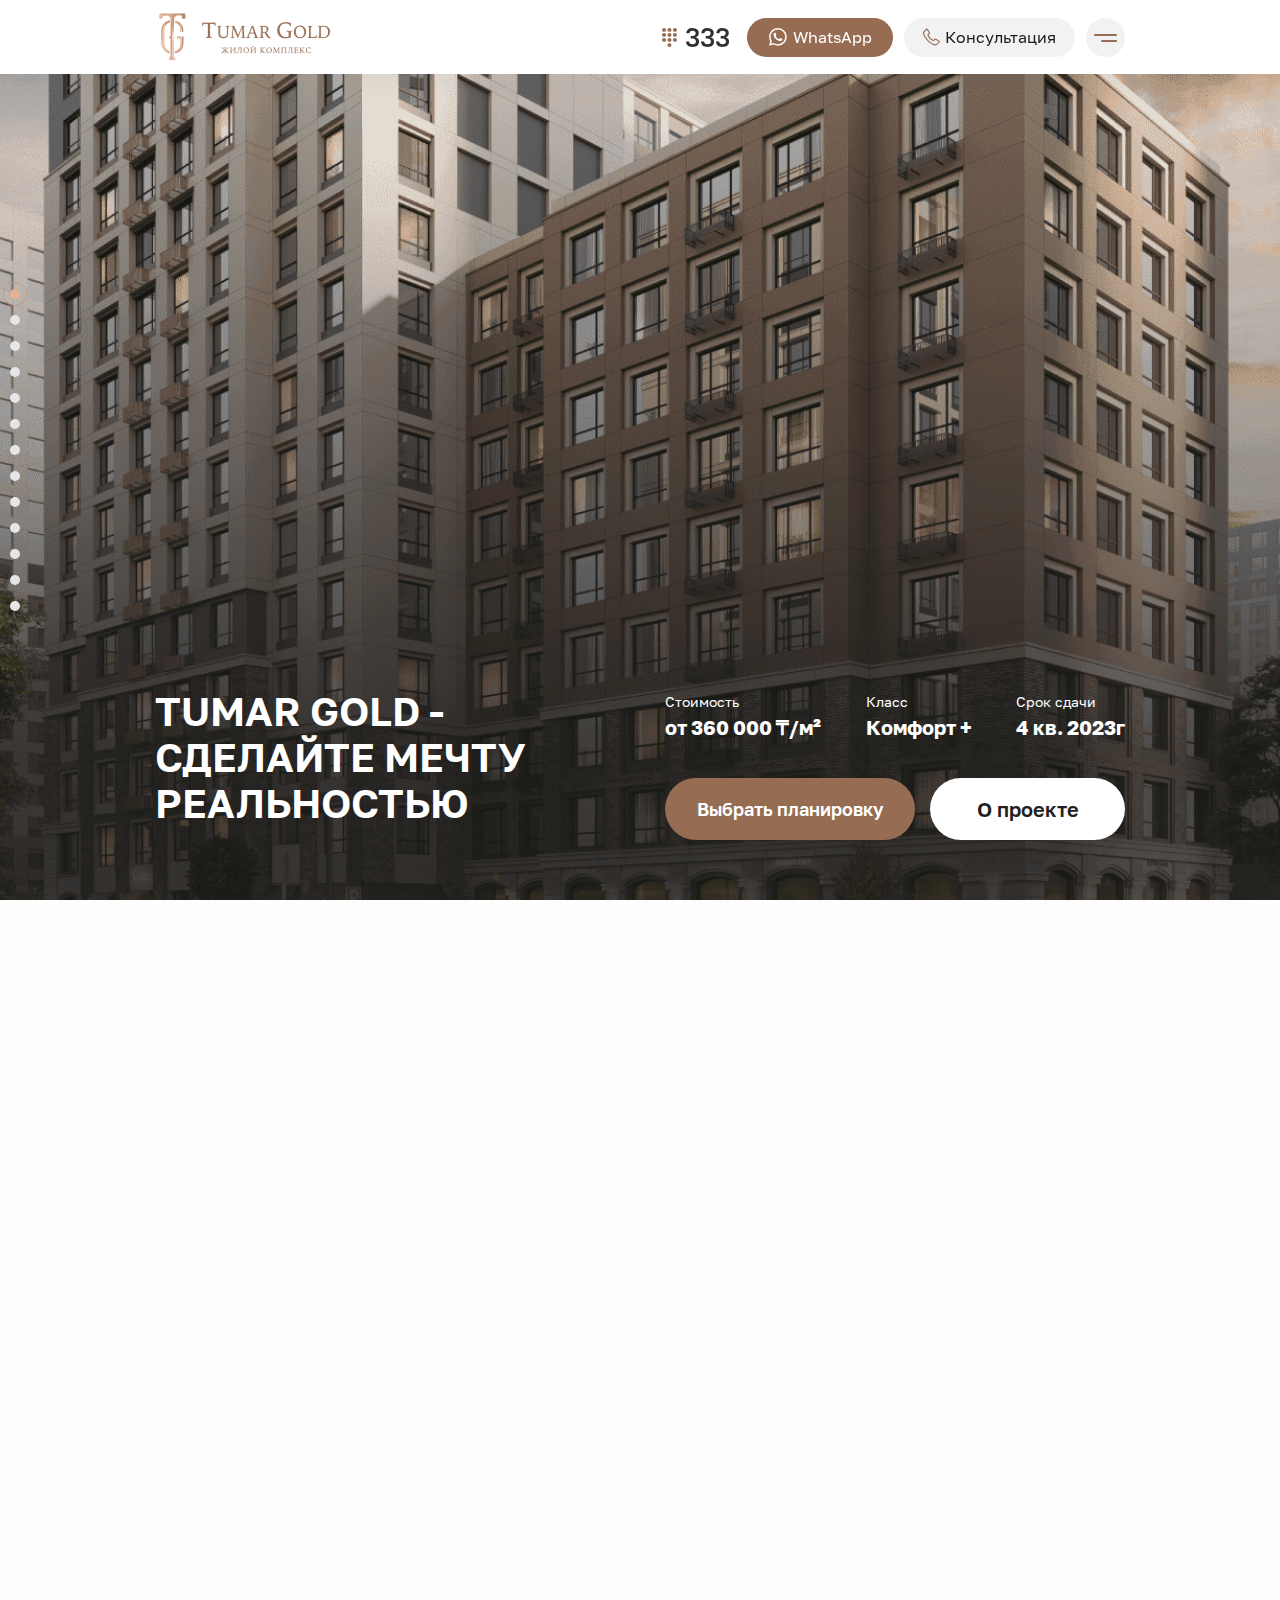
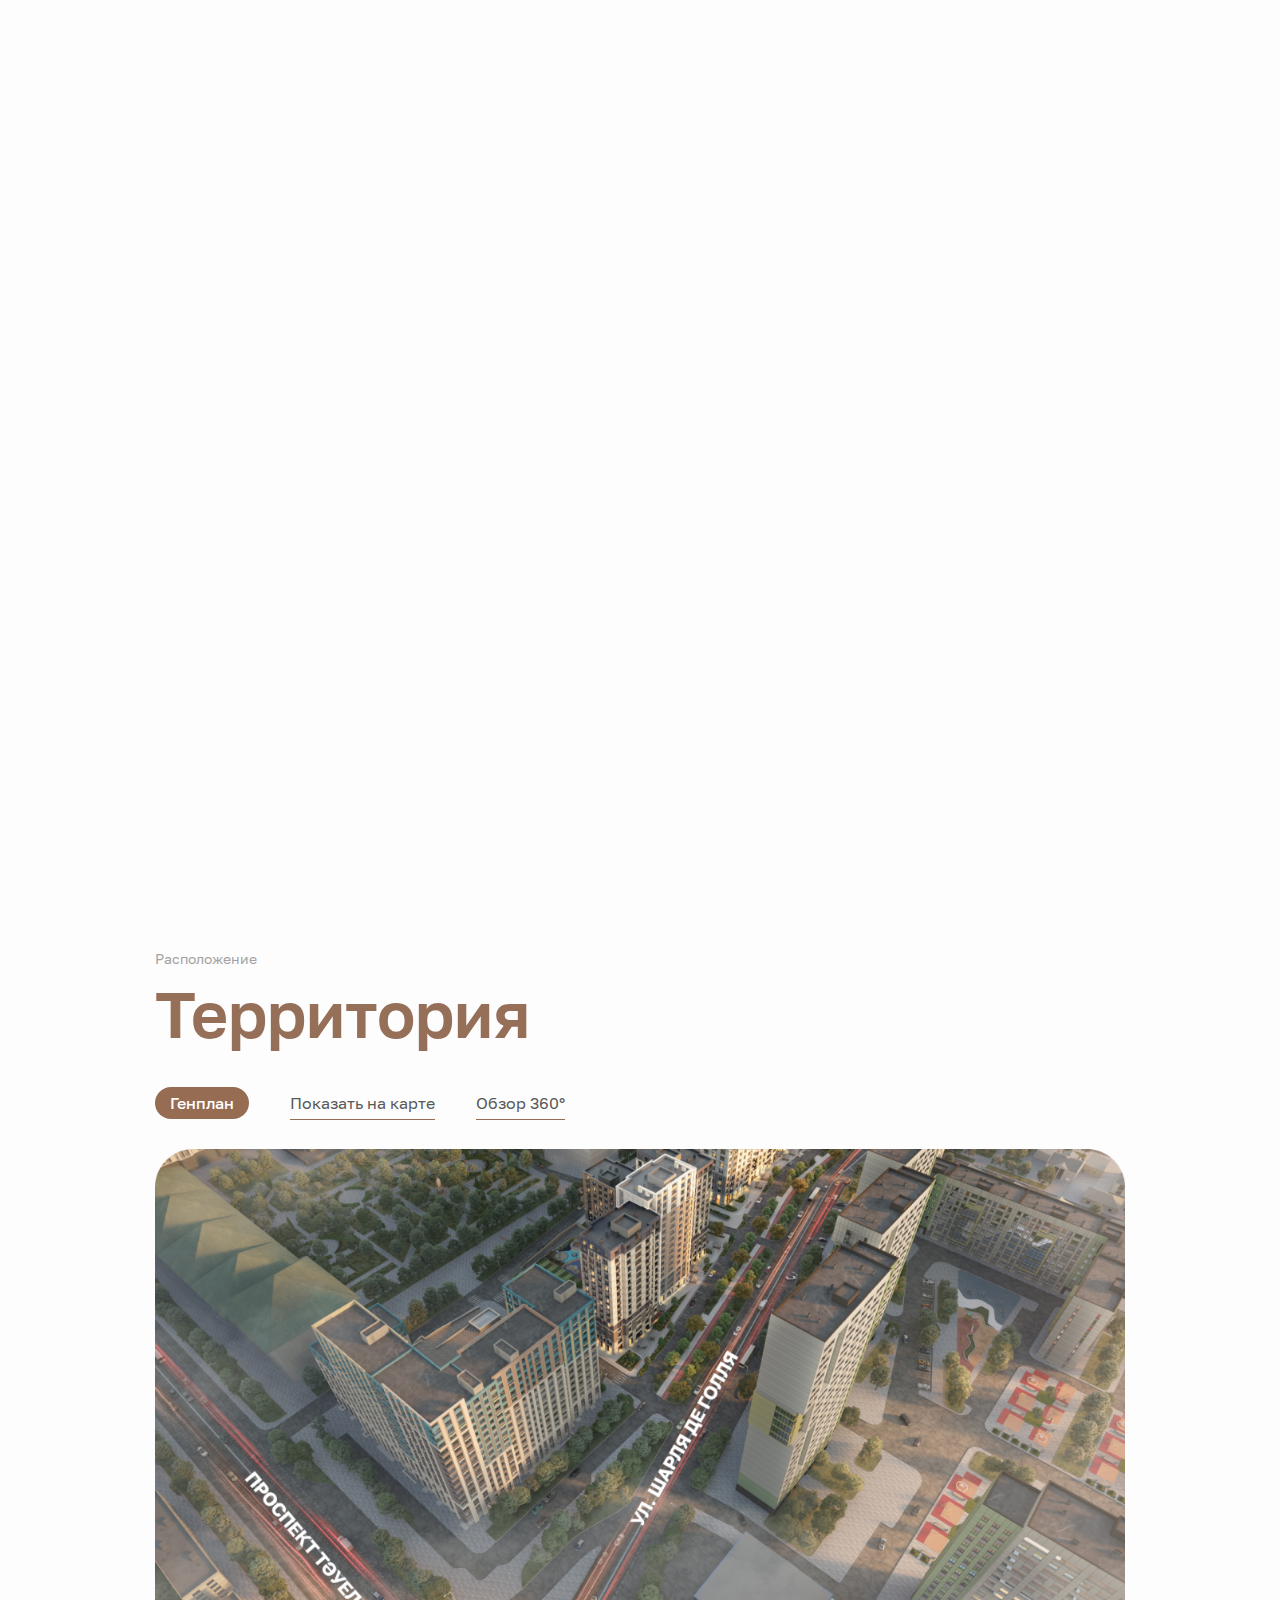
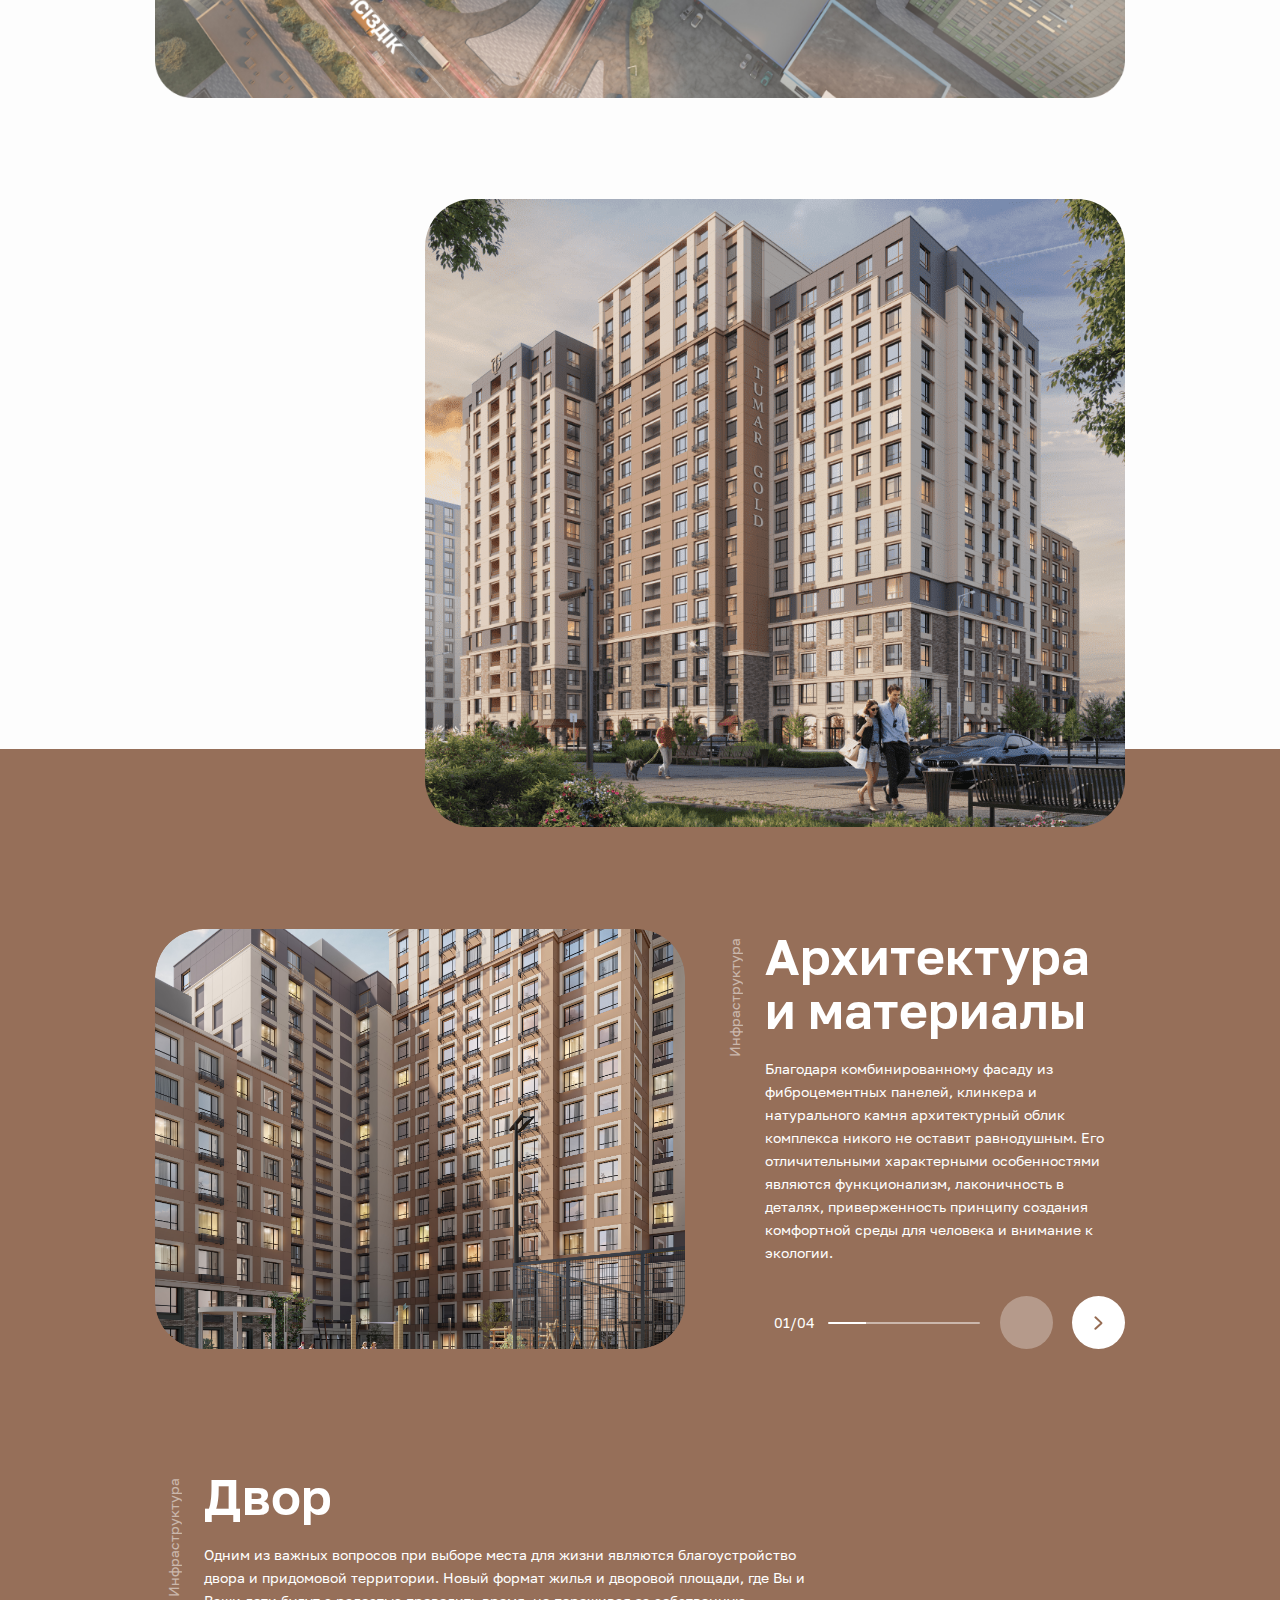
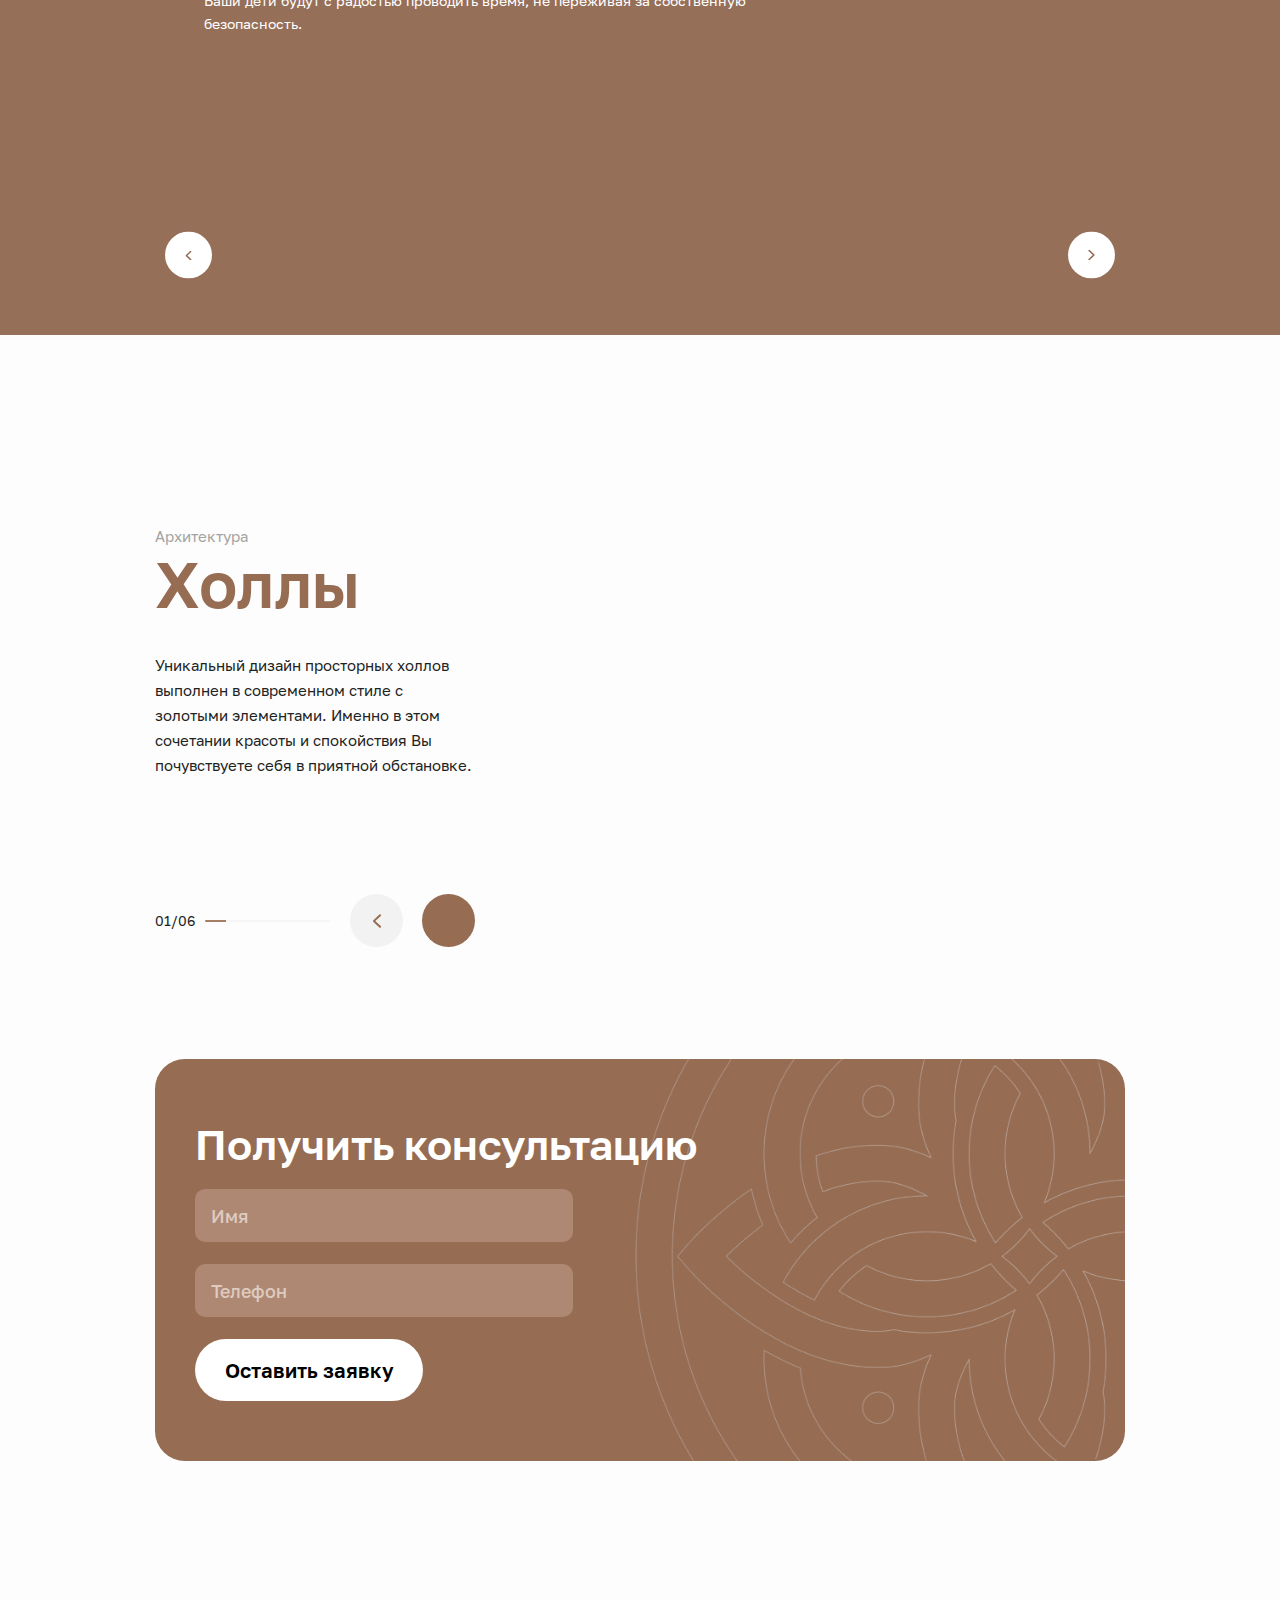
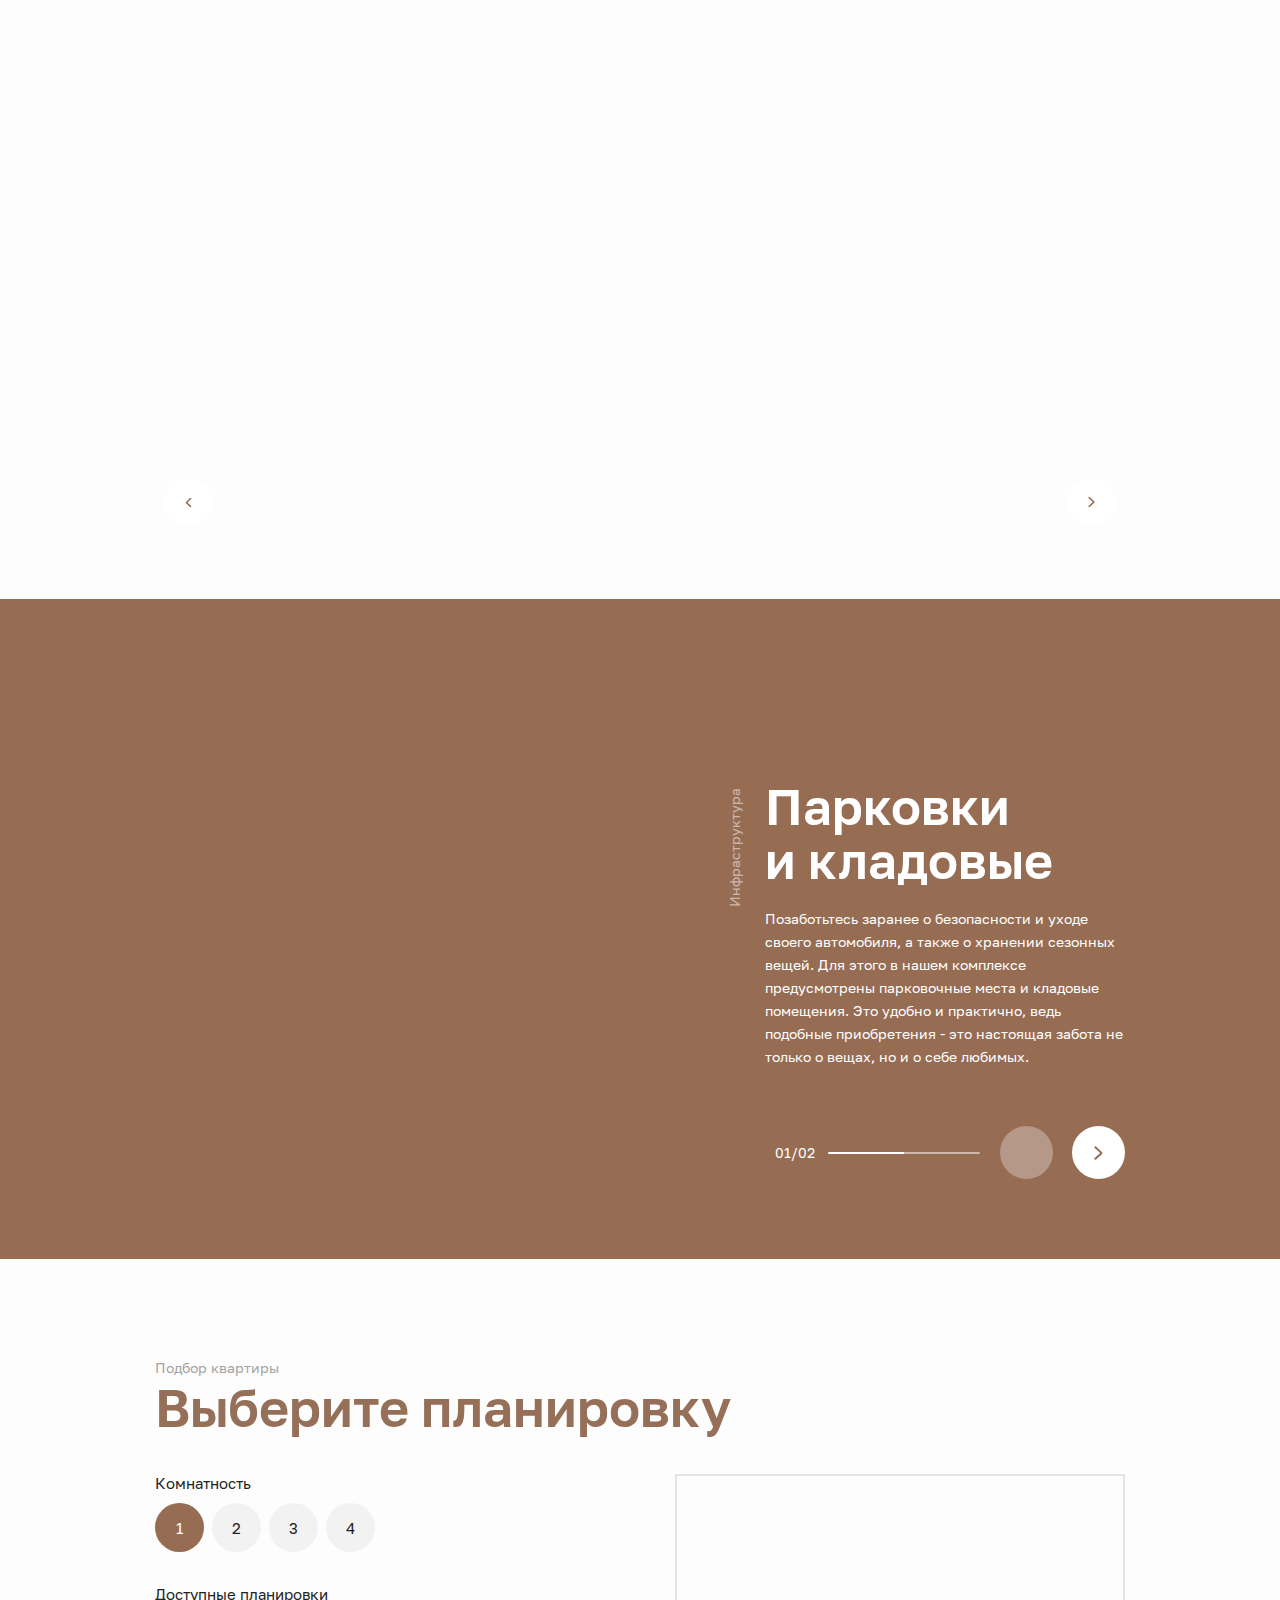
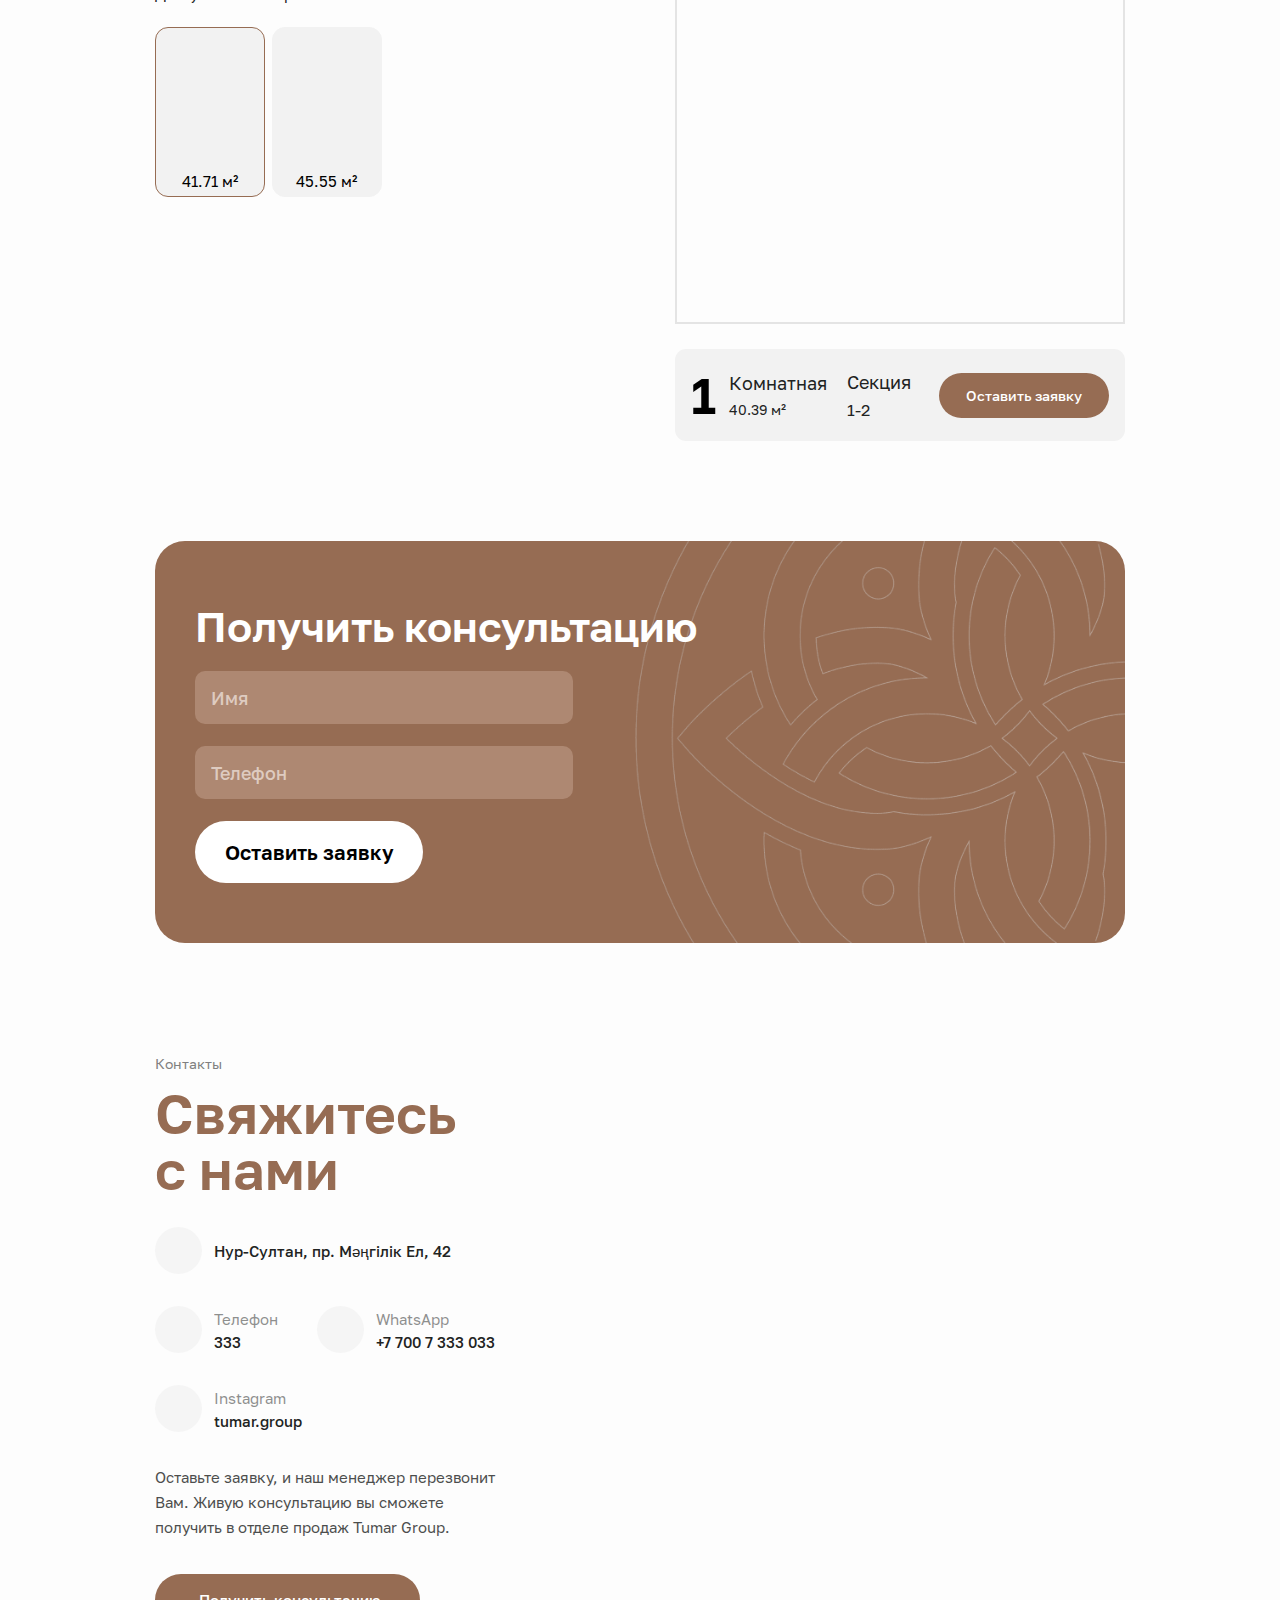
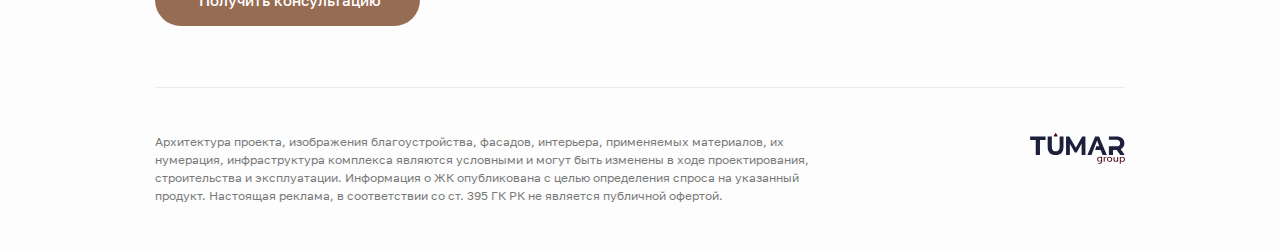
==== commit 1594a4d7: "preload" ====
--- a/index.html
+++ b/index.html
@@ -14,8 +14,8 @@
     <div class="preloader">
       <div class="preloader__frame"></div>
       <div class="preloader__row">
-        <div class="preloader__item"><img src="images/tumar.svg" alt="" /></div>
-        <div class="preloader__line">TUMAR GOLD - СДЕЛАЙТЕ МЕЧТУ РЕАЛЬНОСТЬЮ</div>
+        <div class="preloader__item"><img src="images/preloader.gif" alt="" /></div>
+        <div class="preloader__line">TUMAR COLLECTION</div>
       </div>
     </div>
     <div class="wrapper">
@@ -26,12 +26,12 @@
               <img src="images/logo.png" alt="" />
             </a>
             <div class="header__item">
-              <a href="tel:333" class="header__number desk"><img src="images/header-tel.svg" alt="" /> 333</a>
+              <a href="tel:333" class="header__number desk"><img loading="lazy" src="images/header-tel.svg" alt="" /> 333</a>
               <a href="https://web.whatsapp.com/send?phone=77007333033" target="_blank" class="header__whatsapp desk"
-                ><img src="images/header-whatsapp.svg" alt="" />WhatsApp</a
+                ><img loading="lazy" src="images/header-whatsapp.svg" alt="" />WhatsApp</a
               >
               <a href="#modal" data-fancybox="" class="header__btn desk"
-                ><img src="images/header-call.svg" alt="" />Консультация</a
+                ><img loading="lazy" src="images/header-call.svg" alt="" />Консультация</a
               >
               <div class="header__burger">
                 <a href="#"><span></span></a>
@@ -62,10 +62,10 @@
                     href="https://web.whatsapp.com/send?phone=77007333033"
                     target="_blank"
                     class="header__whatsapp mobile"
-                    ><img src="images/header-whatsapp.svg" alt="" />WhatsApp</a
+                    ><img loading="lazy" src="images/header-whatsapp.svg" alt="" />WhatsApp</a
                   >
                   <a href="#modal" data-fancybox="" class="header__btn mobile"
-                    ><img src="images/header-call.svg" alt="" />Консультация</a
+                    ><img loading="lazy" src="images/header-call.svg" alt="" />Консультация</a
                   >
                 </div>
               </div>
@@ -119,7 +119,7 @@
                   </a>
                 </li>
               </ul>
-              <a href="tel:333" class="header__number mobile"><img src="images/header-tel.svg" alt="" /> 333</a>
+              <a href="tel:333" class="header__number mobile"><img loading="lazy" src="images/header-tel.svg" alt="" /> 333</a>
               <div class="drop-menu__end-text">Tumar Group © 2022 / <a href="#">Политика конфиденциальности</a></div>
             </div>
           </div>
@@ -192,7 +192,7 @@
               </div>
               <div class="about__file element-animation">
                 <a href="buklet_compressed.pdf" download="buklet_compressed.pdf" class="about__download">
-                  <img src="images/download.svg" alt="" />
+                  <img loading="lazy" src="images/download.svg" alt="" />
                 </a>
                 <div class="about__file-block">
                   <a href="buklet_compressed.pdf" download="buklet_compressed.pdf" class="about__file-name">
@@ -204,19 +204,19 @@
             </div>
             <div class="about__slider element-animation">
               <div class="about__slide">
-                <img src="images/about-1.png" alt="" />
+                <img loading="lazy" src="images/about-1.png" alt="" />
               </div>
               <div class="about__slide">
-                <img src="images/arch-3.jpg" alt="" />
+                <img loading="lazy" src="images/arch-3.jpg" alt="" />
               </div>
               <div class="about__slide">
-                <img src="images/arch-7.jpg" alt="" />
+                <img loading="lazy" src="images/arch-7.jpg" alt="" />
               </div>
               <div class="about__slide">
-                <img src="images/arch-8.jpg" alt="" />
+                <img loading="lazy" src="images/arch-8.jpg" alt="" />
               </div>
               <div class="about__slide">
-                <img src="images/arch-9.jpg" alt="" />
+                <img loading="lazy" src="images/arch-9.jpg" alt="" />
               </div>
             </div>
           </div>
@@ -228,7 +228,7 @@
           <div class="icons__header element-animation">
             <div class="icons__header-item">
               <div class="icons__header-image">
-                <img src="images/icons-1.svg" alt="" />
+                <img loading="lazy" src="images/icons-1.svg" alt="" />
               </div>
               <div class="icons__header-block">
                 <div class="icons__header-title">Идеальное расположение</div>
@@ -238,13 +238,13 @@
                 </div>
               </div>
             </div>
-            <a href="#object" class="icons__header-map"><img src="images/icons-2.svg" alt="" />Смотреть на карте</a>
+            <a href="#object" class="icons__header-map"><img loading="lazy" src="images/icons-2.svg" alt="" />Смотреть на карте</a>
           </div>
           <div class="icons__items">
             <div class="icons__item element-animation">
               <div class="icons__image">
-                <img src="images/gif-1.png" alt="" />
-                <img src="images/gif-1.gif" alt="" />
+                <img loading="lazy" src="images/gif-1.png" alt="" />
+                <img loading="lazy" src="images/gif-1.gif" alt="" />
               </div>
               <div class="icons__block">
                 <div class="icons__head">Стоимость</div>
@@ -253,8 +253,8 @@
             </div>
             <div class="icons__item element-animation">
               <div class="icons__image">
-                <img src="images/gif-2.png" alt="" />
-                <img src="images/gif-2.gif" alt="" />
+                <img loading="lazy" src="images/gif-2.png" alt="" />
+                <img loading="lazy" src="images/gif-2.gif" alt="" />
               </div>
               <div class="icons__block">
                 <div class="icons__head">Класс</div>
@@ -263,8 +263,8 @@
             </div>
             <div class="icons__item element-animation">
               <div class="icons__image">
-                <img src="images/gif-3.png" alt="" />
-                <img src="images/gif-3.gif" alt="" />
+                <img loading="lazy" src="images/gif-3.png" alt="" />
+                <img loading="lazy" src="images/gif-3.gif" alt="" />
               </div>
               <div class="icons__block">
                 <div class="icons__head">Срок строительства</div>
@@ -273,8 +273,8 @@
             </div>
             <div class="icons__item element-animation">
               <div class="icons__image">
-                <img src="images/gif-4.png" alt="" />
-                <img src="images/gif-4.gif" alt="" />
+                <img loading="lazy" src="images/gif-4.png" alt="" />
+                <img loading="lazy" src="images/gif-4.gif" alt="" />
               </div>
               <div class="icons__block">
                 <div class="icons__head">Этажность</div>
@@ -283,8 +283,8 @@
             </div>
             <div class="icons__item element-animation">
               <div class="icons__image">
-                <img src="images/gif-5.png" alt="" />
-                <img src="images/gif-5.gif" alt="" />
+                <img loading="lazy" src="images/gif-5.png" alt="" />
+                <img loading="lazy" src="images/gif-5.gif" alt="" />
               </div>
               <div class="icons__block">
                 <div class="icons__head">Площадь квартир</div>
@@ -293,8 +293,8 @@
             </div>
             <div class="icons__item element-animation">
               <div class="icons__image">
-                <img src="images/gif-6.png" alt="" />
-                <img src="images/gif-6.gif" alt="" />
+                <img loading="lazy" src="images/gif-6.png" alt="" />
+                <img loading="lazy" src="images/gif-6.gif" alt="" />
               </div>
               <div class="icons__block">
                 <div class="icons__head">Высота потолков</div>
@@ -303,8 +303,8 @@
             </div>
             <div class="icons__item element-animation">
               <div class="icons__image">
-                <img src="images/gif-7.png" alt="" />
-                <img src="images/gif-7.gif" alt="" />
+                <img loading="lazy" src="images/gif-7.png" alt="" />
+                <img loading="lazy" src="images/gif-7.gif" alt="" />
               </div>
               <div class="icons__block">
                 <div class="icons__head">Межквартирные стены</div>
@@ -313,8 +313,8 @@
             </div>
             <div class="icons__item element-animation">
               <div class="icons__image">
-                <img src="images/gif-8.png" alt="" />
-                <img src="images/gif-8.gif" alt="" />
+                <img loading="lazy" src="images/gif-8.png" alt="" />
+                <img loading="lazy" src="images/gif-8.gif" alt="" />
               </div>
               <div class="icons__block">
                 <div class="icons__head">Паркинг</div>
@@ -323,8 +323,8 @@
             </div>
             <div class="icons__item element-animation">
               <div class="icons__image">
-                <img src="images/gif-9.png" alt="" />
-                <img src="images/gif-9.gif" alt="" />
+                <img loading="lazy" src="images/gif-9.png" alt="" />
+                <img loading="lazy" src="images/gif-9.gif" alt="" />
               </div>
               <div class="icons__block">
                 <div class="icons__head">Гардеробные</div>
@@ -333,8 +333,8 @@
             </div>
             <div class="icons__item element-animation">
               <div class="icons__image">
-                <img src="images/gif-10.png" alt="" />
-                <img src="images/gif-10.gif" alt="" />
+                <img loading="lazy" src="images/gif-10.png" alt="" />
+                <img loading="lazy" src="images/gif-10.gif" alt="" />
               </div>
               <div class="icons__block">
                 <div class="icons__head">Двор</div>
@@ -343,8 +343,8 @@
             </div>
             <div class="icons__item element-animation">
               <div class="icons__image">
-                <img src="images/gif-11.png" alt="" />
-                <img src="images/gif-11.gif" alt="" />
+                <img loading="lazy" src="images/gif-11.png" alt="" />
+                <img loading="lazy" src="images/gif-11.gif" alt="" />
               </div>
               <div class="icons__block">
                 <div class="icons__head">Кладовые</div>
@@ -353,8 +353,8 @@
             </div>
             <div class="icons__item element-animation">
               <div class="icons__image">
-                <img src="images/gif-12.png" alt="" />
-                <img src="images/gif-12.gif" alt="" />
+                <img loading="lazy" src="images/gif-12.png" alt="" />
+                <img loading="lazy" src="images/gif-12.gif" alt="" />
               </div>
               <div class="icons__block">
                 <div class="icons__head">Прачечные</div>
@@ -386,7 +386,7 @@
             </div>
             <div class="tumar__right element-animation">
               <div class="tumar__logo">
-                <img src="images/tumar.svg" alt="" />
+                <img loading="lazy" src="images/tumar.svg" alt="" />
               </div>
               <div class="tumar__blocks">
                 <div class="tumar__block">
@@ -421,7 +421,7 @@
           <div id="object-content-first" class="object__content active">
             <div class="object__plan">
               <div class="object__plan-image">
-                <img src="images/terrotory.png" alt="" />
+                <img loading="lazy" src="images/terrotory.png" alt="" />
               </div>
             </div>
           </div>
@@ -432,7 +432,7 @@
         <div id="object-content-third" class="object__content">
           <iframe
             class="iframe-obzor"
-            src="https://nur-sultan3d.kz/3d/tumar/#pano546821/-16.0/16.7/65.0"
+            src="https://nur-sultan3d.kz/3d/tumar/#pano546821/-29.0/23.8/90.0"
             width="100%"
             height="100%"
           >
@@ -450,14 +450,14 @@
             </div>
             <div class="material__item">
               <div class="material__image">
-                <img src="images/material.png" alt="" />
+                <img loading="lazy" src="images/material.png" alt="" />
               </div>
               <div class="material__blocks">
                 <div class="material__block material__block-first element-animation">
                   <div class="material__block-header">
                     <div class="material__block-head">Фасад</div>
                     <div class="material__plus">
-                      <img src="images/plus.svg" alt="" />
+                      <img loading="lazy" src="images/plus.svg" alt="" />
                     </div>
                   </div>
                   <div class="material__block-body">клинкерная плитка, фиброцементные панели.</div>
@@ -466,7 +466,7 @@
                   <div class="material__block-header">
                     <div class="material__block-head">Стены</div>
                     <div class="material__plus">
-                      <img src="images/plus.svg" alt="" />
+                      <img loading="lazy" src="images/plus.svg" alt="" />
                     </div>
                   </div>
                   <div class="material__block-body">
@@ -477,7 +477,7 @@
                   <div class="material__block-header">
                     <div class="material__block-head">Каркас</div>
                     <div class="material__plus">
-                      <img src="images/plus.svg" alt="" />
+                      <img loading="lazy" src="images/plus.svg" alt="" />
                     </div>
                   </div>
                   <div class="material__block-body">монолитный железобетон</div>
@@ -486,7 +486,7 @@
                   <div class="material__block-header">
                     <div class="material__block-head">Окна</div>
                     <div class="material__plus">
-                      <img src="images/plus.svg" alt="" />
+                      <img loading="lazy" src="images/plus.svg" alt="" />
                     </div>
                   </div>
                   <div class="material__block-body">Пятикамерные увеличенные окна с тройным остеклением</div>
@@ -495,7 +495,7 @@
                   <div class="material__block-header">
                     <div class="material__block-head">Лаймстоун</div>
                     <div class="material__plus">
-                      <img src="images/plus.svg" alt="" />
+                      <img loading="lazy" src="images/plus.svg" alt="" />
                     </div>
                   </div>
                   <div class="material__block-body">Натуральный камень «Лаймстоун»</div>
@@ -504,7 +504,7 @@
                   <div class="material__block-header">
                     <div class="material__block-head">Корзины</div>
                     <div class="material__plus">
-                      <img src="images/plus.svg" alt="" />
+                      <img loading="lazy" src="images/plus.svg" alt="" />
                     </div>
                   </div>
                   <div class="material__block-body">для кондиционеров</div>
@@ -523,16 +523,16 @@
               <div class="arhitector__slider">
                 <div class="slider" data-slider-main>
                   <div class="slider__item">
-                    <img src="images/arch-1.jpg" alt="" />
+                    <img loading="lazy" src="images/arch-1.jpg" alt="" />
                   </div>
                   <div class="slider__item">
-                    <img src="images/arch-2.jpg" alt="" />
+                    <img loading="lazy" src="images/arch-2.jpg" alt="" />
                   </div>
                   <div class="slider__item">
-                    <img src="images/arch-4.jpg" alt="" />
+                    <img loading="lazy" src="images/arch-4.jpg" alt="" />
                   </div>
                   <div class="slider__item">
-                    <img src="images/arch-5.jpg" alt="" />
+                    <img loading="lazy" src="images/arch-5.jpg" alt="" />
                   </div>
                 </div>
               </div>
@@ -556,10 +556,10 @@
                     aria-valuemax="100"
                   ></div>
                   <div class="arhitector__prev" data-slider-prev>
-                    <img src="images/about-l-w.svg" alt="" /><img src="images/about-l.svg" alt="" />
+                    <img loading="lazy" src="images/about-l-w.svg" alt="" /><img loading="lazy" src="images/about-l.svg" alt="" />
                   </div>
                   <div class="arhitector__next" data-slider-next>
-                    <img src="images/about-r-w.svg" alt="" /><img src="images/about-r.svg" alt="" />
+                    <img loading="lazy" src="images/about-r-w.svg" alt="" /><img loading="lazy" src="images/about-r.svg" alt="" />
                   </div>
                 </div>
               </div>
@@ -583,19 +583,19 @@
       <section class="dvor-slider" id="dvor">
         <div class="dvor-slider__items">
           <div class="dvor-slider__item">
-            <img src="images/dvor-1.jpg" alt="" />
+            <img loading="lazy" src="images/dvor-1.jpg" alt="" />
           </div>
           <div class="dvor-slider__item">
-            <img src="images/dvor-2.jpg" alt="" />
+            <img loading="lazy" src="images/dvor-2.jpg" alt="" />
           </div>
           <div class="dvor-slider__item">
-            <img src="images/dvor-3.jpg" alt="" />
+            <img loading="lazy" src="images/dvor-3.jpg" alt="" />
           </div>
           <div class="dvor-slider__item">
-            <img src="images/dvor-4.jpg" alt="" />
+            <img loading="lazy" src="images/dvor-4.jpg" alt="" />
           </div>
           <div class="dvor-slider__item">
-            <img src="images/dvor-5.jpg" alt="" />
+            <img loading="lazy" src="images/dvor-5.jpg" alt="" />
           </div>
         </div>
       </section>
@@ -621,32 +621,32 @@
                   aria-valuemax="100"
                 ></div>
                 <div class="holl__prev" data-slider-prev>
-                  <img src="images/about-l-w.svg" alt="" /><img src="images/about-l.svg" alt="" />
+                  <img loading="lazy" src="images/about-l-w.svg" alt="" /><img loading="lazy" src="images/about-l.svg" alt="" />
                 </div>
                 <div class="holl__next" data-slider-next>
-                  <img src="images/about-r-w.svg" alt="" /><img src="images/about-r.svg" alt="" />
+                  <img loading="lazy" src="images/about-r-w.svg" alt="" /><img loading="lazy" src="images/about-r.svg" alt="" />
                 </div>
               </div>
             </div>
             <div class="holl__slider-inner">
               <div class="holl__slider" data-slider-main>
                 <div class="holl__slider-item">
-                  <img src="images/holl-1.jpg" alt="" />
+                  <img loading="lazy" src="images/holl-1.jpg" alt="" />
                 </div>
                 <div class="holl__slider-item">
-                  <img src="images/holl-2.jpg" alt="" />
+                  <img loading="lazy" src="images/holl-2.jpg" alt="" />
                 </div>
                 <div class="holl__slider-item">
-                  <img src="images/holl-3.jpg" alt="" />
+                  <img loading="lazy" src="images/holl-3.jpg" alt="" />
                 </div>
                 <div class="holl__slider-item">
-                  <img src="images/holl-4.jpg" alt="" />
+                  <img loading="lazy" src="images/holl-4.jpg" alt="" />
                 </div>
                 <div class="holl__slider-item">
-                  <img src="images/holl-5.jpg" alt="" />
+                  <img loading="lazy" src="images/holl-5.jpg" alt="" />
                 </div>
                 <div class="holl__slider-item">
-                  <img src="images/holl-6.jpg" alt="" />
+                  <img loading="lazy" src="images/holl-6.jpg" alt="" />
                 </div>
               </div>
             </div>
@@ -658,7 +658,7 @@
         <div class="container">
           <div class="form__content">
             <div class="form__image">
-              <img src="images/form-image.png" alt="" />
+              <img loading="lazy" src="images/form-image.png" alt="" />
             </div>
             <div class="form__title">Получить консультацию</div>
             <form action="#">
@@ -684,10 +684,10 @@
         <div class="comerc__slider-inner">
           <div class="comerc__slider">
             <div class="comerc__slider-item">
-              <img src="images/arhitector.png" alt="" />
+              <img loading="lazy" src="images/arhitector.png" alt="" />
             </div>
             <div class="comerc__slider-item">
-              <img src="images/comerc.png" alt="" />
+              <img loading="lazy" src="images/comerc.png" alt="" />
             </div>
           </div>
         </div>
@@ -703,10 +703,10 @@
             <div class="arhitector__slider">
               <div class="slider" data-slider-main>
                 <div class="slider__item">
-                  <img src="images/parking-1.jpg" alt="" />
+                  <img loading="lazy" src="images/parking-1.jpg" alt="" />
                 </div>
                 <div class="slider__item">
-                  <img src="images/parking-2.jpg" alt="" />
+                  <img loading="lazy" src="images/parking-2.jpg" alt="" />
                 </div>
               </div>
             </div>
@@ -733,10 +733,10 @@
                   aria-valuemax="100"
                 ></div>
                 <div class="arhitector__prev" data-slider-prev>
-                  <img src="images/about-l-w.svg" alt="" /><img src="images/about-l.svg" alt="" />
+                  <img loading="lazy" src="images/about-l-w.svg" alt="" /><img loading="lazy" src="images/about-l.svg" alt="" />
                 </div>
                 <div class="arhitector__next" data-slider-next>
-                  <img src="images/about-r-w.svg" alt="" /><img src="images/about-r.svg" alt="" />
+                  <img loading="lazy" src="images/about-r-w.svg" alt="" /><img loading="lazy" src="images/about-r.svg" alt="" />
                 </div>
               </div>
             </div>
@@ -763,13 +763,13 @@
                   <div class="appart__blocks">
                     <div class="appart__block active" data-info-current="1-2">
                       <div class="appart__block-image">
-                        <img src="images/appart-4-2.png" alt="" />
+                        <img loading="lazy" src="images/appart-4-2.png" alt="" />
                       </div>
                       <div class="appart__block-size">41.71 м²</div>
                     </div>
                     <div class="appart__block" data-info-current="1-2">
                       <div class="appart__block-image">
-                        <img src="images/appart-2-4.png" alt="" />
+                        <img loading="lazy" src="images/appart-2-4.png" alt="" />
                       </div>
                       <div class="appart__block-size">45.55 м²</div>
                     </div>
@@ -779,61 +779,61 @@
                   <div class="appart__blocks">
                     <div class="appart__block active" data-info-current="2-3">
                       <div class="appart__block-image">
-                        <img src="images/appart-2-5.png" alt="" />
+                        <img loading="lazy" src="images/appart-2-5.png" alt="" />
                       </div>
                       <div class="appart__block-size">52.09 м²</div>
                     </div>
                     <div class="appart__block" data-info-current="2-3">
                       <div class="appart__block-image">
-                        <img src="images/appart-3-2.png" alt="" />
+                        <img loading="lazy" src="images/appart-3-2.png" alt="" />
                       </div>
                       <div class="appart__block-size">51.15 м²</div>
                     </div>
                     <div class="appart__block" data-info-current="2-3">
                       <div class="appart__block-image">
-                        <img src="images/appart-3-4.png" alt="" />
-                      </div>
-                      <div class="appart__block-size">51.12 м²</div>
+                        <img loading="lazy" src="images/appart-3-4.png" alt="" />
+                      </div>
+                      <div class="appart__block-size">51.13 м²</div>
                     </div>
                     <div class="appart__block" data-info-current="2-3">
                       <div class="appart__block-image">
-                        <img src="images/appart-1-5.png" alt="" />
-                      </div>
-                      <div class="appart__block-size">46.98 м²</div>
+                        <img loading="lazy" src="images/appart-1-5.png" alt="" />
+                      </div>
+                      <div class="appart__block-size">46.99 м²</div>
                     </div>
                     <div class="appart__block" data-info-current="2-3">
                       <div class="appart__block-image">
-                        <img src="images/appart-1-2.png" alt="" />
+                        <img loading="lazy" src="images/appart-1-2.png" alt="" />
                       </div>
                       <div class="appart__block-size">65.22 м²</div>
                     </div>
                     <div class="appart__block" data-info-current="2-3">
                       <div class="appart__block-image">
-                        <img src="images/appart-1-3.png" alt="" />
-                      </div>
-                      <div class="appart__block-size">65.24 м²</div>
+                        <img loading="lazy" src="images/appart-1-3.png" alt="" />
+                      </div>
+                      <div class="appart__block-size">65.26 м²</div>
                     </div>
                     <div class="appart__block" data-info-current="2-3">
                       <div class="appart__block-image">
-                        <img src="images/appart-4-1.png" alt="" />
+                        <img loading="lazy" src="images/appart-4-1.png" alt="" />
                       </div>
                       <div class="appart__block-size">67.03 м²</div>
                     </div>
                     <div class="appart__block" data-info-current="2-3">
                       <div class="appart__block-image">
-                        <img src="images/appart-4-3.png" alt="" />
-                      </div>
-                      <div class="appart__block-size">66.52 м²</div>
+                        <img loading="lazy" src="images/appart-4-3.png" alt="" />
+                      </div>
+                      <div class="appart__block-size">66.53 м²</div>
                     </div>
                     <div class="appart__block" data-info-current="2-3">
                       <div class="appart__block-image">
-                        <img src="images/appart-1-4.png" alt="" />
-                      </div>
-                      <div class="appart__block-size">63.71 м²</div>
+                        <img loading="lazy" src="images/appart-1-4.png" alt="" />
+                      </div>
+                      <div class="appart__block-size">63.74 м²</div>
                     </div>
                     <div class="appart__block" data-info-current="2-3">
                       <div class="appart__block-image">
-                        <img src="images/appart-2-1.png" alt="" />
+                        <img loading="lazy" src="images/appart-2-1.png" alt="" />
                       </div>
                       <div class="appart__block-size">45.87 м²</div>
                     </div>
@@ -843,33 +843,33 @@
                   <div class="appart__blocks">
                     <div class="appart__block active" data-info-current="2-2">
                       <div class="appart__block-image">
-                        <img src="images/appart-1-1.png" alt="" />
-                      </div>
-                      <div class="appart__block-size">80.63 м²</div>
+                        <img loading="lazy" src="images/appart-1-1.png" alt="" />
+                      </div>
+                      <div class="appart__block-size">78.00 м²</div>
                     </div>
                     <div class="appart__block" data-info-current="2-3">
                       <div class="appart__block-image">
-                        <img src="images/appart-4-4.png" alt="" />
-                      </div>
-                      <div class="appart__block-size">112.37 м²</div>
+                        <img loading="lazy" src="images/appart-4-4.png" alt="" />
+                      </div>
+                      <div class="appart__block-size">98.11 м²</div>
                     </div>
                     <div class="appart__block" data-info-current="2-3">
                       <div class="appart__block-image">
-                        <img src="images/appart-3-3.png" alt="" />
-                      </div>
-                      <div class="appart__block-size">96.35 м²</div>
+                        <img loading="lazy" src="images/appart-3-3.png" alt="" />
+                      </div>
+                      <div class="appart__block-size">96.38 м²</div>
                     </div>
                     <div class="appart__block" data-info-current="2-3">
                       <div class="appart__block-image">
-                        <img src="images/appart-3-1.png" alt="" />
-                      </div>
-                      <div class="appart__block-size">96.62 м²</div>
+                        <img loading="lazy" src="images/appart-3-1.png" alt="" />
+                      </div>
+                      <div class="appart__block-size">96.65 м²</div>
                     </div>
                     <div class="appart__block" data-info-current="2-3">
                       <div class="appart__block-image">
-                        <img src="images/appart-2-3.png" alt="" />
-                      </div>
-                      <div class="appart__block-size">75.59 м²</div>
+                        <img loading="lazy" src="images/appart-2-3.png" alt="" />
+                      </div>
+                      <div class="appart__block-size">75.60 м²</div>
                     </div>
                   </div>
                 </div>
@@ -877,9 +877,9 @@
                   <div class="appart__blocks">
                     <div class="appart__block active" data-info-current="3-4">
                       <div class="appart__block-image">
-                        <img src="images/appart-2-2.png" alt="" />
-                      </div>
-                      <div class="appart__block-size">120.99 м²</div>
+                        <img loading="lazy" src="images/appart-2-2.png" alt="" />
+                      </div>
+                      <div class="appart__block-size">120.90 м²</div>
                     </div>
                   </div>
                 </div>
@@ -887,7 +887,7 @@
             </div>
             <div class="appart__right">
               <div class="appart__right-image">
-                <img src="images/appart-4-2.png" alt="" />
+                <img loading="lazy" src="images/appart-4-2.png" alt="" />
               </div>
               <div class="appart__end">
                 <div class="appart__end-block">
@@ -914,7 +914,7 @@
         <div class="container">
           <div class="form__content">
             <div class="form__image">
-              <img src="images/form-image.png" alt="" />
+              <img loading="lazy" src="images/form-image.png" alt="" />
             </div>
             <div class="form__title">Получить консультацию</div>
             <form action="#">
@@ -935,7 +935,7 @@
               <div class="contacts__blocks">
                 <div class="contacts__block">
                   <div class="contacts__image">
-                    <img src="images/contact-1.svg" alt="" />
+                    <img loading="lazy" src="images/contact-1.svg" alt="" />
                   </div>
                   <div class="contacts__block-item">
                     <div class="contacts__text">Нур-Султан, пр. М<span>әң</span>гілік Ел, 42</div>
@@ -943,7 +943,7 @@
                 </div>
                 <div class="contacts__block">
                   <div class="contacts__image">
-                    <img src="images/contact-2.svg" alt="" />
+                    <img loading="lazy" src="images/contact-2.svg" alt="" />
                   </div>
                   <div class="contacts__block-item">
                     <div class="contacts__head">Телефон</div>
@@ -952,7 +952,7 @@
                 </div>
                 <div class="contacts__block">
                   <div class="contacts__image">
-                    <img src="images/contact-3.svg" alt="" />
+                    <img loading="lazy" src="images/contact-3.svg" alt="" />
                   </div>
                   <div class="contacts__block-item">
                     <div class="contacts__head">WhatsApp</div>
@@ -963,7 +963,7 @@
                 </div>
                 <div class="contacts__block">
                   <div class="contacts__image">
-                    <img src="images/contact-4.svg" alt="" />
+                    <img loading="lazy" src="images/contact-4.svg" alt="" />
                   </div>
                   <div class="contacts__block-item">
                     <div class="contacts__head">Instagram</div>
@@ -976,7 +976,7 @@
                 Tumar Group.
               </div>
               <a href="#modal" data-fancybox="" class="contacts__btn"
-                ><img src="images/contact-5.svg" alt="" /> Получить консультацию</a
+                ><img loading="lazy" src="images/contact-5.svg" alt="" /> Получить консультацию</a
               >
             </div>
             <div class="contacts__map">
@@ -996,13 +996,13 @@
               продукт. Настоящая реклама, в соответствии со ст. 395 ГК РК не является публичной офертой.
             </div>
             <div class="footer__logo">
-              <img src="images/tumar.svg" alt="" />
+              <img loading="lazy" src="images/tumar.svg" alt="" />
             </div>
           </div>
         </div>
       </footer>
       <a class="top_button" href="#" style="display: none"
-        ><span><img src="images/arrow-up-solid-min.svg" alt="" /></span
+        ><span><img loading="lazy" src="images/arrow-up-solid-min.svg" alt="" /></span
       ></a>
     </div>
 
@@ -1051,7 +1051,7 @@
           var myMap = new ymaps.Map(
             'map-atiray',
             {
-              center: [51.142, 71.46],
+              center: [51.099522124648104, 71.42923903935181],
               zoom: 15,
               controls: [],
             },
--- a/css/style.css
+++ b/css/style.css
@@ -637,7 +637,7 @@
   left: 0;
   right: 0;
   width: 100%;
-  z-index: 90;
+  z-index: 99999;
   transition: 500ms;
   top: -100vh;
 }
@@ -1386,11 +1386,11 @@
 }
 
 .icons__item:hover .icons__image img:first-child {
-  display: none;
+  display: none !important;
 }
 
 .icons__item:hover .icons__image img:last-child {
-  display: block;
+  display: block !important;
 }
 
 .icons__image {
@@ -4840,9 +4840,9 @@
   right: 0;
   bottom: 0;
   /* фоновый цвет элемента */
-  background: #ffbe98;
+  background: rgba(0, 0, 0, 0.64);
   /* размещаем блок над всеми элементами на странице (это значение должно быть больше, чем у любого другого позиционированного элемента на странице) */
-  z-index: 1001;
+  z-index: 999999;
 }
 
 .preloader__row {
@@ -4859,7 +4859,7 @@
   display: flex;
   align-items: center;
   justify-content: center;
-  width: 300px;
+  width: 97px;
   opacity: 0;
   margin: 0 auto 20px auto;
   -webkit-animation: show2 1s 1;
@@ -4872,6 +4872,12 @@
   animation-delay: 0.5s;
 }
 
+@media only screen and (max-width: 991px) {
+  .preloader__item {
+    width: 60px;
+  }
+}
+
 @-webkit-keyframes show2 {
   0% {
     opacity: 0;
@@ -4890,21 +4896,16 @@
   }
 }
 
-@media only screen and (max-width: 767px) {
-  .preloader__item {
-    width: 250px;
-  }
-}
-
 .preloader__item img {
   width: 100%;
   height: 100%;
 }
 
 .preloader__line {
-  font-size: 32px;
-  font-weight: 700;
+  font-size: 50px;
+  font-weight: 600;
   opacity: 0;
+  color: #fff;
   text-transform: uppercase;
   -webkit-animation: show 1s 1;
   animation: show 1s 1;
@@ -4912,8 +4913,8 @@
   -webkit-animation-fill-mode: forwards;
   animation-fill-mode: forwards;
   /* Чтобы элемент оставался в конечном состоянии анимации */
-  -webkit-animation-delay: 2s;
-  animation-delay: 2s;
+  -webkit-animation-delay: 1s;
+  animation-delay: 1s;
 }
 
 @-webkit-keyframes show {
@@ -4958,68 +4959,6 @@
   display: none;
 }
 
-.preloader__frame {
-  position: absolute;
-  width: 99%;
-  left: 0;
-  top: 0;
-  height: 98%;
-  margin: 10px;
-  display: flex;
-  background-repeat: no-repeat;
-  background-image: linear-gradient(to right, #ffffff 100%, #ffffff 100%), linear-gradient(to bottom, #ffffff 100%, #ffffff 100%), linear-gradient(to right, #ffffff 100%, #ffffff 100%), linear-gradient(to bottom, #ffffff 100%, #ffffff 100%);
-  background-size: 100% 3px, 3px 100%, 100% 3px, 3px 100%;
-  background-position: 0 0, 100% 0, 100% 100%, 0 100%;
-  -webkit-animation: anim-preloader__frame 6s cubic-bezier(0.19, 1, 0.22, 1) 1;
-  animation: anim-preloader__frame 6s cubic-bezier(0.19, 1, 0.22, 1) 1;
-  -webkit-animation-play-state: running;
-  animation-play-state: running;
-}
-
-@media only screen and (max-width: 767px) {
-  .preloader__frame {
-    left: -2%;
-    width: 98%;
-    top: -1%;
-  }
-}
-
-@-webkit-keyframes anim-preloader__frame {
-  0% {
-    background-size: 0 3px, 3px 0, 0 3px, 3px 0;
-  }
-  25% {
-    background-size: 100% 3px, 3px 0, 0 3px, 3px 0;
-  }
-  50% {
-    background-size: 100% 3px, 3px 100%, 0 3px, 3px 0;
-  }
-  75% {
-    background-size: 100% 3px, 3px 100%, 100% 3px, 3px 0;
-  }
-  100% {
-    background-size: 100% 3px, 3px 100%, 100% 3px, 3px 100%;
-  }
-}
-
-@keyframes anim-preloader__frame {
-  0% {
-    background-size: 0 3px, 3px 0, 0 3px, 3px 0;
-  }
-  25% {
-    background-size: 100% 3px, 3px 0, 0 3px, 3px 0;
-  }
-  50% {
-    background-size: 100% 3px, 3px 100%, 0 3px, 3px 0;
-  }
-  75% {
-    background-size: 100% 3px, 3px 100%, 100% 3px, 3px 0;
-  }
-  100% {
-    background-size: 100% 3px, 3px 100%, 100% 3px, 3px 100%;
-  }
-}
-
 .b24-widget-button-wrapper.b24-widget-button-position-bottom-right.b24-widget-button-visible {
   bottom: 100px;
   right: 20px;
